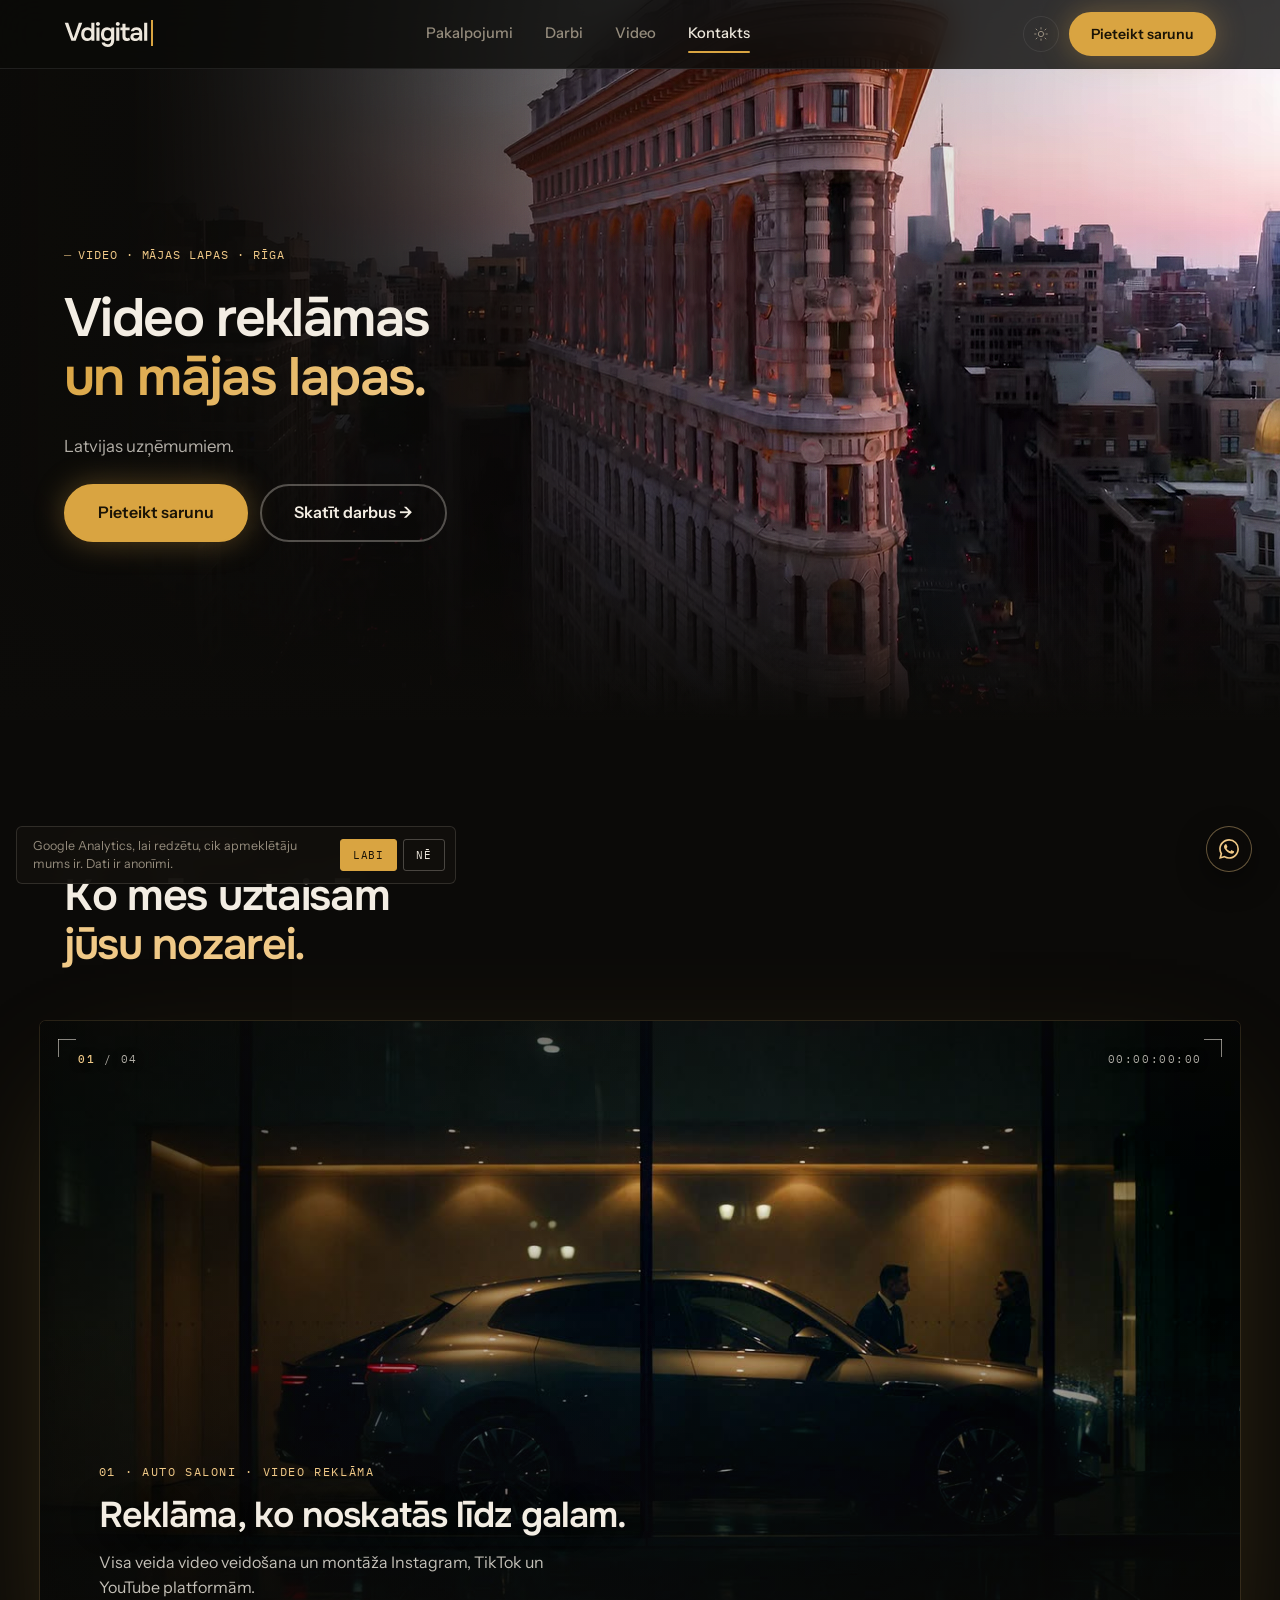
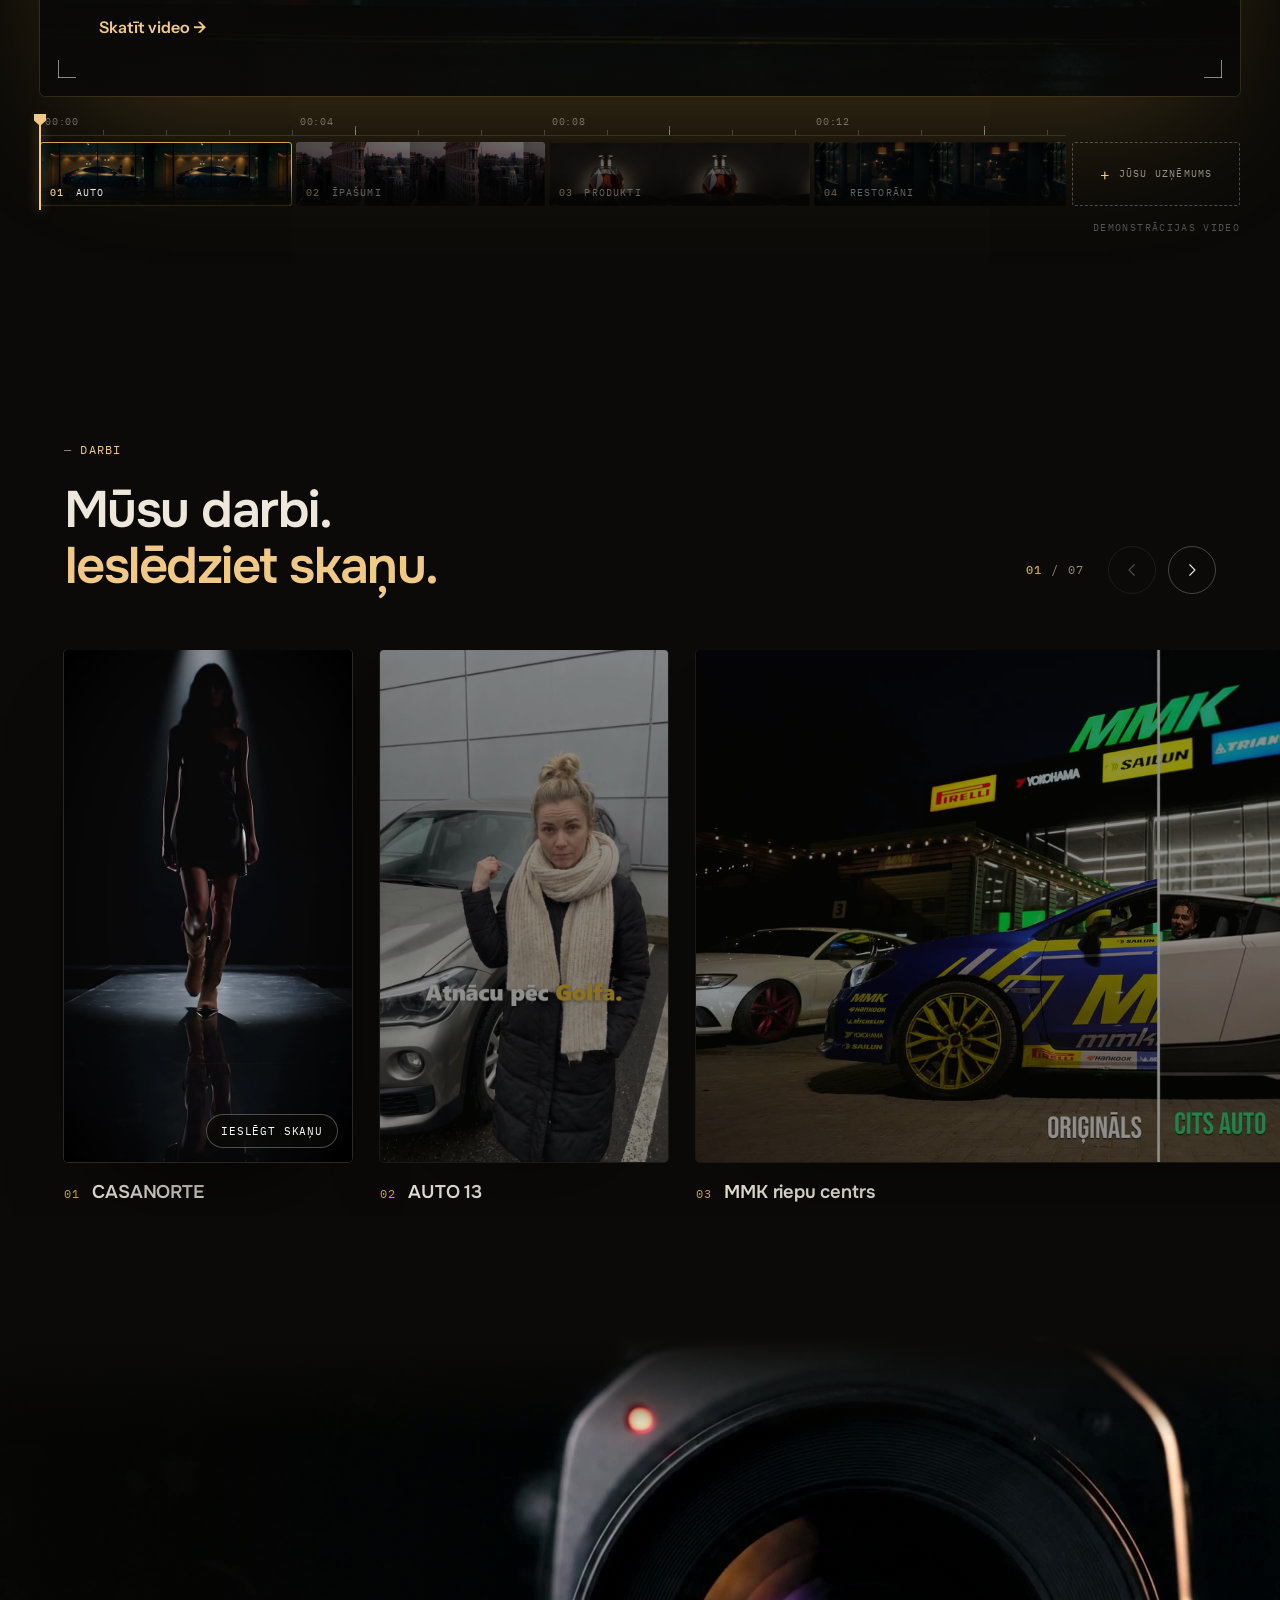
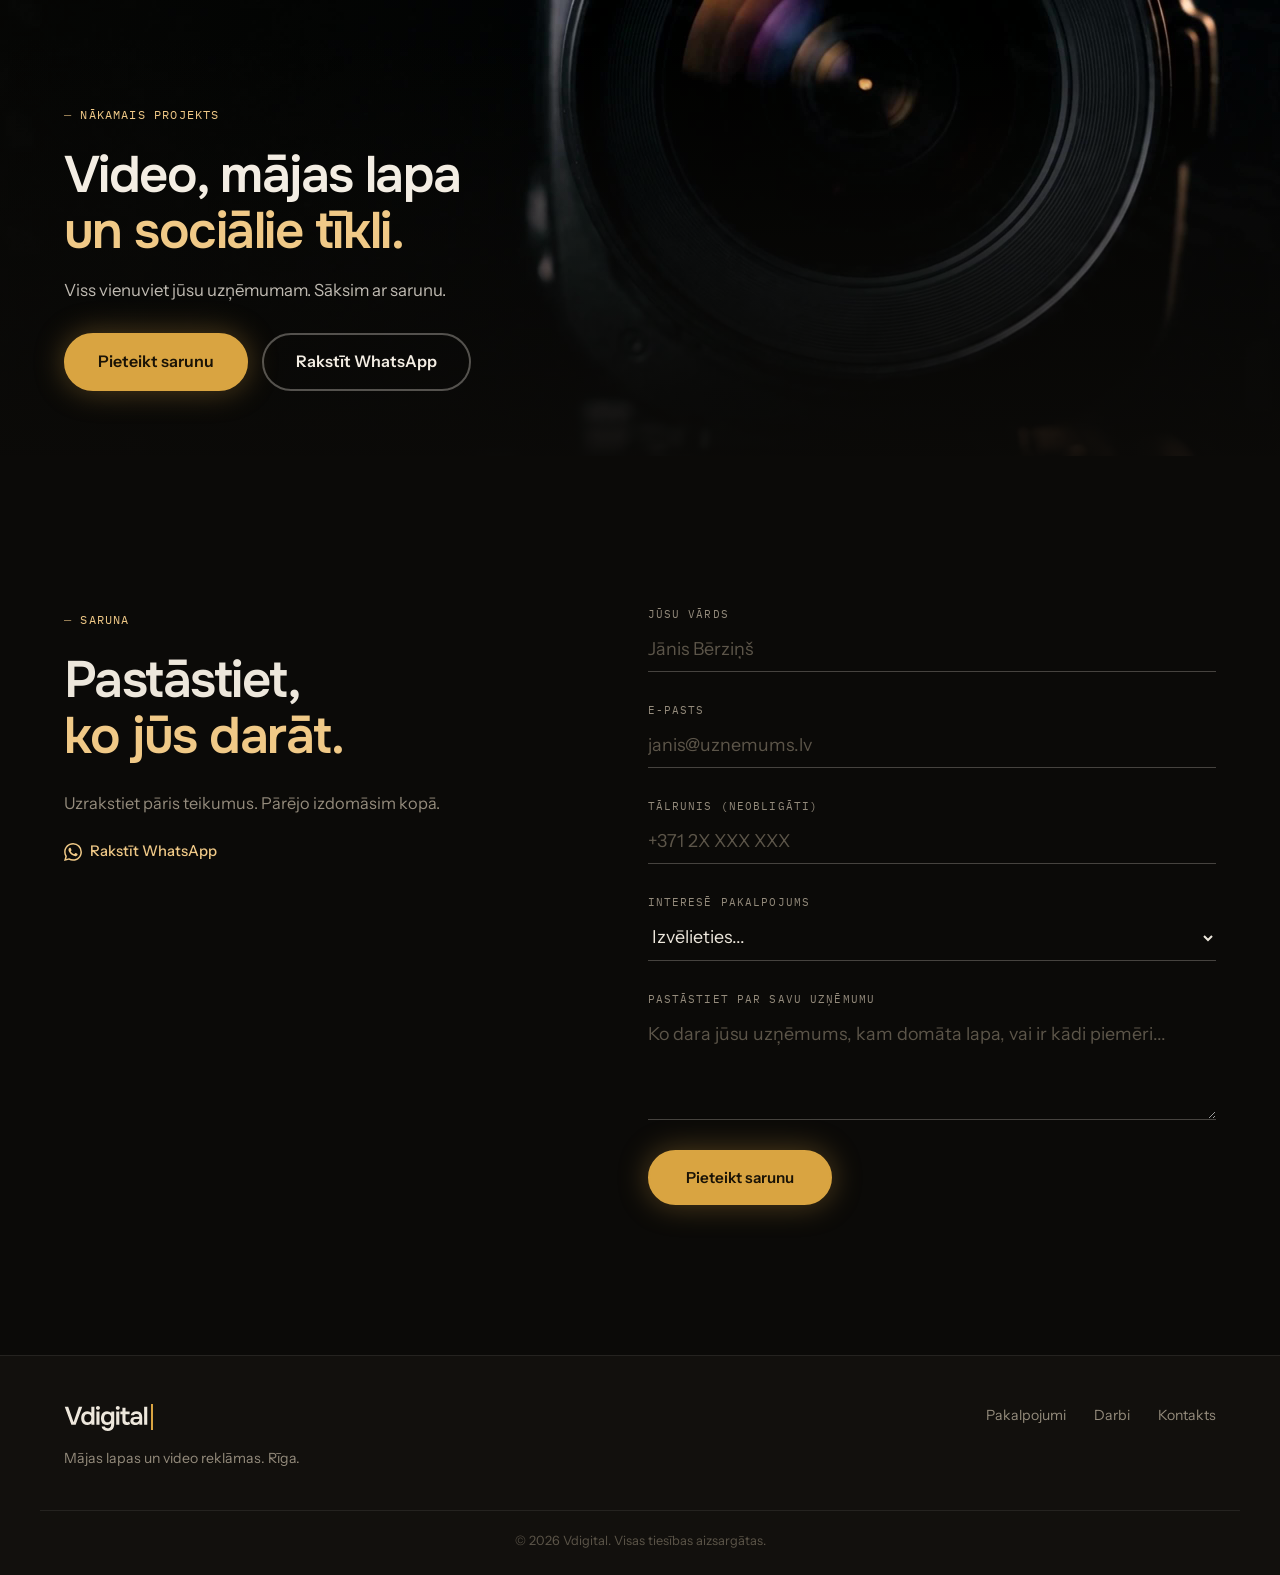
==== index.html @ 60c0ec03 "Hero subtitle: just "Latvijas uzņēmumiem." Co-Authored-By: Claude Opus 5.5 <noreply@anthropic.com> C" ====
<!DOCTYPE html>
<html lang="lv">
<head>
  <meta charset="UTF-8" />
  <meta name="viewport" content="width=device-width, initial-scale=1.0" />

  <title>Vdigital — video reklāmas un mājas lapas, Rīga</title>
  <meta name="description" content="Vdigital veido mājas lapas un video reklāmas Latvijas uzņēmumiem. Dizains, ātra ielāde, SEO un īsi video Reels, TikTok un YouTube." />
  <meta name="keywords" content="mājas lapas izstrāde, web dizains Latvija, mājas lapa uzņēmumam, SEO Latvija, web aģentūra Rīga, interneta vietnes izstrāde, e-komercija Latvija" />
  <meta name="author" content="Vdigital" />
  <meta name="robots" content="index, follow" />
  <link rel="canonical" href="https://vdigital.lv/" />

  <meta name="theme-color" content="#0b0a08" media="(prefers-color-scheme: dark)" />
  <meta name="theme-color" content="#f6f2ea" media="(prefers-color-scheme: light)" />

  <meta name="geo.region" content="LV" />
  <meta name="geo.placename" content="Rīga, Latvia" />
  <meta name="geo.position" content="56.9460;24.1059" />
  <meta name="ICBM" content="56.9460, 24.1059" />

  <link rel="icon" href="/favicon.svg" type="image/svg+xml" />
  <link rel="alternate icon" href="/favicon.png" type="image/png" />
  <link rel="apple-touch-icon" href="/favicon.png" />

  <meta property="og:type"        content="website" />
  <meta property="og:url"         content="https://vdigital.lv/" />
  <meta property="og:title"       content="Vdigital — Mājas lapas Latvijas uzņēmumiem" />
  <meta property="og:description" content="Vdigital veido mājas lapas un video reklāmas Latvijas uzņēmumiem. Dizains, ātra ielāde, SEO un īsi video Reels, TikTok un YouTube." />
  <meta property="og:image"       content="https://vdigital.lv/og-image.png" />
  <meta property="og:image:type"  content="image/png" />
  <meta property="og:image:width"  content="1200" />
  <meta property="og:image:height" content="630" />
  <meta property="og:image:alt"   content="Vdigital — profesionālas mājas lapas Latvijā" />
  <meta property="og:locale"      content="lv_LV" />
  <meta property="og:site_name"   content="Vdigital" />

  <meta name="twitter:card"        content="summary_large_image" />
  <meta name="twitter:title"       content="Vdigital — Mājas lapas Latvijas uzņēmumiem" />
  <meta name="twitter:description" content="Vdigital veido mājas lapas un video reklāmas Latvijas uzņēmumiem. Dizains, ātra ielāde, SEO un īsi video Reels, TikTok un YouTube." />
  <meta name="twitter:image"       content="https://vdigital.lv/og-image.png" />

  <script type="application/ld+json">
  {
    "@context": "https://schema.org",
    "@type": ["ProfessionalService", "Organization"],
    "name": "Vdigital",
    "url": "https://vdigital.lv/",
    "logo": {
      "@type": "ImageObject",
      "url": "https://vdigital.lv/logo.png",
      "width": 512,
      "height": 512
    },
    "image": "https://vdigital.lv/logo.png",
    "description": "Mājas lapas un video reklāmas Latvijas uzņēmumiem. Dizains, ātra ielāde, SEO, īsi video Reels, TikTok un YouTube.",
    "areaServed": { "@type": "Country", "name": "Latvia" },
    "address": { "@type": "PostalAddress", "addressCountry": "LV", "addressLocality": "Rīga" },
    "contactPoint": {
      "@type": "ContactPoint",
      "telephone": "+37125953807",
      "contactType": "customer service",
      "availableLanguage": ["Latvian", "English"]
    },
    "sameAs": ["https://vdigital.lv"],
    "hasOfferCatalog": {
      "@type": "OfferCatalog",
      "name": "Pakalpojumi",
      "itemListElement": [
        { "@type": "Offer", "itemOffered": { "@type": "Service", "name": "Mājas lapas izstrāde un uzturēšana" } },
        { "@type": "Offer", "itemOffered": { "@type": "Service", "name": "Video reklāmas" } },
        { "@type": "Offer", "itemOffered": { "@type": "Service", "name": "E-veikali" } }
      ]
    }
  }
  </script>

  <script>
    window.dataLayer = window.dataLayer || [];
    function gtag(){dataLayer.push(arguments);}
    gtag('consent', 'default', { analytics_storage: 'denied' });
    function loadGA4() {
      var s = document.createElement('script');
      s.async = true;
      s.src = 'https://www.googletagmanager.com/gtag/js?id=G-0PKWM0L1X3';
      document.head.appendChild(s);
      gtag('js', new Date());
      gtag('config', 'G-0PKWM0L1X3');
    }
    function initAnalytics() {
      if (localStorage.getItem('vd-cookie-consent') === 'accepted') {
        gtag('consent', 'update', { analytics_storage: 'granted' });
        loadGA4();
      }
    }
    initAnalytics();
  </script>

  <link rel="preconnect" href="https://fonts.googleapis.com" />
  <link rel="preconnect" href="https://fonts.gstatic.com" crossorigin />
  <link href="https://fonts.googleapis.com/css2?family=Instrument+Sans:wght@400;500;600;700&family=Onest:wght@600&family=IBM+Plex+Mono:wght@400;500&display=swap" rel="stylesheet" />

  <link rel="stylesheet" href="css/base.css" />
  <link rel="stylesheet" href="css/utilities.css" />
  <link rel="stylesheet" href="css/nav.css" />
  <link rel="stylesheet" href="css/hero.css" />
  <link rel="stylesheet" href="css/street.css" />
  <link rel="stylesheet" href="css/contact.css" />
  <link rel="stylesheet" href="css/footer.css" />
  <link rel="stylesheet" href="css/responsive.css" />
  <link rel="stylesheet" href="css/brand.css" />
  <link rel="stylesheet" href="css/editorial.css" />
  <link rel="stylesheet" href="css/work.css" />

  <script>document.documentElement.setAttribute('data-theme', localStorage.getItem('vd-theme') || 'dark');</script>
</head>
<body>

  <!-- NAV -->
  <header class="nav" id="nav">
    <div class="container nav__inner">
      <a href="#" class="nav__logo" aria-label="Vdigital"></a>
      <nav class="nav__links">
        <a href="#offers">Pakalpojumi</a>
        <a href="#work">Darbi</a>
        <a href="/video">Video</a>
        <a href="#contact">Kontakts</a>
      </nav>
      <div class="nav__actions">
        <button class="theme-toggle" id="themeToggle" aria-label="Mainīt tēmu"><svg viewBox="0 0 24 24" width="16" height="16" fill="none" stroke="currentColor" stroke-width="1.5" stroke-linecap="round" aria-hidden="true"><circle cx="12" cy="12" r="4"/><path d="M12 2.5v2M12 19.5v2M4.6 4.6l1.4 1.4M18 18l1.4 1.4M2.5 12h2M19.5 12h2M4.6 19.4L6 18M18 6l1.4-1.4"/></svg></button>
        <a href="#contact" class="btn btn--primary nav__cta">Pieteikt sarunu</a>
        <button class="nav__burger" id="burger" aria-label="Atvērt izvēlni" aria-expanded="false">
          <span></span><span></span><span></span>
        </button>
      </div>
    </div>
  </header>

  <div class="mobile-menu" id="mobileMenu">
    <a href="#offers" class="mobile-menu__link">Pakalpojumi</a>
    <a href="#work" class="mobile-menu__link">Darbi</a>
    <a href="/video" class="mobile-menu__link">Video</a>
    <a href="#contact" class="mobile-menu__link">Kontakts</a>
    <a href="#contact" class="btn btn--primary">Pieteikt sarunu</a>
  </div>

  <!-- HERO -->
  <section class="hero hero--film" id="hero">
    <div class="hero__film" aria-hidden="true">
      <div class="hero__frame">
        <video class="hero__video" id="heroVideo" muted autoplay playsinline loop preload="auto" poster="assets/video/hero-flat.jpg"></video>
        <!-- start the reel while the page is still parsing: 2K above 1920 device pixels, 1080p above 1280, 720p otherwise.
             H.264 MP4 first: Safari says it plays WebM but can't decode these VP9 4:4:4 files, so it stalled on the poster -->
        <script>(function (v) {
          var c = navigator.connection || {};
          if (matchMedia('(prefers-reduced-motion: reduce)').matches || c.saveData || /(^|-)2g$/.test(c.effectiveType || '')) return;
          var px = innerWidth * (devicePixelRatio || 1);
          var base = 'assets/video/hero-flat' + (px > 1920 ? '-2k' : px > 1280 ? '-hd' : '');
          [['mp4', 'video/mp4'], ['webm', 'video/webm']].forEach(function (f) { var s = document.createElement('source'); s.src = base + '.' + f[0]; s.type = f[1]; v.appendChild(s); });
          v.load();
        })(document.getElementById('heroVideo'));</script>
      </div>
      <div class="hero__shade"></div>
      <div class="hero__grain"></div>
    </div>
    <div class="container">
      <div class="hero__inner">
        <div class="hero__left">
          <div class="hero__badge">Video · Mājas lapas · Rīga</div>
          <h1 class="hero__headline">
            Video reklāmas<br/>
            <span class="hero__highlight">un mājas lapas.</span>
          </h1>
          <p class="hero__sub">
            Latvijas uzņēmumiem.
          </p>
          <div class="hero__actions">
            <a href="#contact" class="btn btn--primary btn--lg">Pieteikt sarunu</a>
            <a href="#work" class="btn btn--ghost btn--lg">Skatīt darbus →</a>
          </div>
        </div>
      </div>
    </div>
  </section>

  <!-- SHOWREEL — what we make, one sector at a time: a viewer with a title card over an edit timeline -->
  <section class="showreel" id="offers" aria-label="Ko mēs darām">
    <div class="container showreel__head">
      <div class="section-badge">Ko mēs varam uztaisīt</div>
      <h2 class="section-title">Ko mēs uztaisām<br/><em>jūsu nozarei.</em></h2>
    </div>

    <div class="showreel__deck">
      <div class="showreel__screen" id="reelScreen">
        <video class="showreel__clip is-on" muted playsinline loop preload="none" poster="assets/video/street-2.jpg" data-src="assets/video/street-2.mp4" data-src-hd="assets/video/street-2-hd.mp4" data-dur="4.958" data-out="4.05" aria-hidden="true"></video>
        <video class="showreel__clip" muted playsinline loop preload="none" poster="assets/video/street-3.jpg" data-src="assets/video/street-3.mp4" data-src-hd="assets/video/street-3-hd.mp4" data-dur="4.042" data-out="4.00" aria-hidden="true"></video>
        <video class="showreel__clip" muted playsinline loop preload="none" poster="assets/video/ad-bottle.jpg" data-src="assets/video/ad-bottle.mp4" data-dur="4.208" data-out="4.20" aria-hidden="true"></video>
        <video class="showreel__clip" muted playsinline loop preload="none" poster="assets/video/street-1.jpg" data-src="assets/video/street-1.mp4" data-src-hd="assets/video/street-1-hd.mp4" data-dur="4.958" data-out="4.05" aria-hidden="true"></video>
        <div class="showreel__shade" aria-hidden="true"></div>
        <span class="showreel__corners" aria-hidden="true"></span>
        <span class="showreel__count" aria-hidden="true"><b>01</b> / 04</span>
        <span class="showreel__tc" aria-hidden="true">00:00:00:00</span>
      </div>

      <div class="showreel__caps">
        <article class="showreel__cap is-on">
          <span class="showreel__label">01 · Auto saloni · Video reklāma</span>
          <h3>Reklāma, ko noskatās līdz galam.</h3>
          <p>Visa veida video veidošana un montāža Instagram, TikTok un YouTube platformām.</p>
          <a href="/video" class="showreel__link">Skatīt video →</a>
        </article>
        <article class="showreel__cap">
          <span class="showreel__label">02 · Nekustamais īpašums · Video sludinājumam</span>
          <h3>Nekustamā īpašuma foto un video.</h3>
          <p>Apstrādājam nekustamā īpašuma fotogrāfijas un veidojam elegantus video un attēlus, kas piesaista skatienu.</p>
          <a href="#contact" class="showreel__link">Pajautāt cenu →</a>
        </article>
        <article class="showreel__cap">
          <span class="showreel__label">03 · Produkti · Produkta video</span>
          <h3>Produkta reklamēšana.</h3>
          <p>Produktu video un attēlu izveide, UGC reklāmas sociālajiem tīkliem. Jūsu produktam, bez dārgas filmēšanas.</p>
          <a href="/video" class="showreel__link">Skatīt video →</a>
        </article>
        <article class="showreel__cap">
          <span class="showreel__label">04 · Restorāni · Mājas lapa</span>
          <h3>Lapa, kurā rezervē.</h3>
          <p>Ēdienkarte, galdiņa rezervācija un jūsu bildes vienā ātrā lapā. Uzturēšana un izmaiņas iekļautas cenā.</p>
          <a href="#contact" class="showreel__link">Pieteikt sarunu →</a>
        </article>
      </div>

      <div class="showreel__line">
        <div class="showreel__edit">
          <div class="showreel__ruler" aria-hidden="true"><span>00:00</span><span>00:04</span><span>00:08</span><span>00:12</span></div>
          <nav class="showreel__clips" aria-label="Nozares">
            <button type="button" class="is-on" aria-current="true" style="background-image:url(assets/video/street-2.jpg)"><span><b>01</b> Auto</span></button>
            <button type="button" style="background-image:url(assets/video/street-3.jpg)"><span><b>02</b> Īpašumi</span></button>
            <button type="button" style="background-image:url(assets/video/ad-bottle.jpg)"><span><b>03</b> Produkti</span></button>
            <button type="button" style="background-image:url(assets/video/street-1.jpg)"><span><b>04</b> Restorāni</span></button>
          </nav>
          <span class="showreel__playhead" aria-hidden="true"></span>
        </div>
        <a class="showreel__slot" href="#yours"><b>+</b><span>Jūsu uzņēmums</span></a>
      </div>
      <p class="showreel__note">Demonstrācijas video</p>
    </div>

  </section>

  <!-- WORK — one swipeable strip of our videos: client work first, then labelled samples, then "see all" -->
  <section class="ed ed-work" id="work" aria-label="Darbi">
    <div class="container">
      <header class="work__head">
        <div>
          <span class="ed-label">Darbi</span>
          <h2 class="ed-title">Mūsu darbi.<br/><em>Ieslēdziet skaņu.</em></h2>
        </div>
        <div class="work__nav">
          <span class="work__count" aria-live="polite"><b id="workNow">01</b> / <span id="workAll">07</span></span>
          <button type="button" class="work__arrow" id="workPrev" aria-label="Iepriekšējais darbs"><svg viewBox="0 0 24 24" width="18" height="18" fill="none" stroke="currentColor" stroke-width="1.5" stroke-linecap="round" aria-hidden="true"><path d="M15 5l-7 7 7 7"/></svg></button>
          <button type="button" class="work__arrow" id="workNext" aria-label="Nākamais darbs"><svg viewBox="0 0 24 24" width="18" height="18" fill="none" stroke="currentColor" stroke-width="1.5" stroke-linecap="round" aria-hidden="true"><path d="M9 5l7 7-7 7"/></svg></button>
        </div>
      </header>
    </div>
    <div class="work__track" id="workTrack" tabindex="0" aria-label="Darbu slaidrāde, ritiniet uz sāniem">
        <figure class="slide slide--v">
            <div class="slide__frame">
              <video class="slide__video" muted loop playsinline preload="none" poster="assets/video/casanorte.jpg" data-src="assets/video/casanorte.mp4" aria-label="CASANORTE reklāma: ar rokām darināti zābaki uz skatuves un vitrīnā"></video>
              <button type="button" class="slide__sound" aria-pressed="false">Ieslēgt skaņu</button>
            </div>
            <figcaption><span class="slide__no">01</span><b>CASANORTE</b></figcaption>
          </figure>
        <figure class="slide slide--v">
            <div class="slide__frame">
              <video class="slide__video" muted loop playsinline preload="none" poster="assets/video/auto13.jpg" data-src="assets/video/auto13.mp4" aria-label="AUTO 13 reklāma: pircēji pie savām lietotajām automašīnām"></video>
            </div>
            <figcaption><span class="slide__no">02</span><b>AUTO 13</b></figcaption>
          </figure>
        <figure class="slide slide--h">
            <div class="slide__frame">
              <video class="slide__video" muted loop playsinline preload="none" poster="assets/video/car-swap.jpg" data-src="assets/video/car-swap.mp4" aria-label="Tas pats kadrs pie MMK riepu centra, cita automašīna"></video>
            </div>
            <figcaption><span class="slide__no">03</span><b>MMK riepu centrs</b></figcaption>
          </figure>
        <figure class="slide slide--h">
            <div class="slide__frame">
              <video class="slide__video" muted loop playsinline preload="none" poster="assets/video/ad-bottle.jpg" data-src="assets/video/ad-bottle.mp4" aria-label="Stikla pudele lēni griežas studijas gaismā"></video>
            </div>
            <figcaption><span class="slide__no">04</span><b>Produkts gaismā</b></figcaption>
          </figure>
        <figure class="slide slide--v">
            <div class="slide__frame">
              <video class="slide__video" muted loop playsinline preload="none" poster="assets/video/chimney-system.jpg" data-src="assets/video/chimney-system.mp4" aria-label="Skursteņa čaulas sistēma izjauktā skatā ar detaļu nosaukumiem"></video>
            </div>
            <figcaption><span class="slide__no">05</span><b>JAWAR · sistēma</b></figcaption>
          </figure>
        <figure class="slide slide--h">
            <div class="slide__frame">
              <video class="slide__video" muted loop playsinline preload="none" poster="assets/video/ad-suv.jpg" data-src="assets/video/ad-suv.mp4" aria-label="Apvidus auto naktī iebrauc kadrā pa slapju ielu"></video>
            </div>
            <figcaption><span class="slide__no">06</span><b>Auto naktī</b></figcaption>
          </figure>
        <figure class="slide slide--v">
            <div class="slide__frame">
              <video class="slide__video" muted loop playsinline preload="none" poster="assets/video/chimney-specs.jpg" data-src="assets/video/chimney-specs.mp4" aria-label="Produkta fakti kustīgos uzrakstos pie skursteņa T-gabala"></video>
            </div>
            <figcaption><span class="slide__no">07</span><b>JAWAR · fakti</b></figcaption>
          </figure>
        <a class="slide slide--more" href="/video#reels">
            <span class="slide__more">
              <span class="ed-label">Visi darbi</span>
              <b>Skatīt visus<br/>video</b>
              <span class="slide__more-arrow" aria-hidden="true">→</span>
            </span>
          </a>
    </div>
  </section>

  <!-- FINALE — the call to action: lens, laptop, phone = filming, websites, social -->
  <section class="finale" id="yours" aria-label="Pieteikt sarunu">
    <div class="finale__window">
      <div class="shop__scene">
        <video class="shop__video" muted playsinline loop preload="none" poster="assets/video/finale-cta.jpg" data-src="assets/video/finale-cta.mp4" aria-hidden="true"></video>
      </div>
      <div class="finale__shade"></div>
    </div>
    <div class="container finale__copy">
      <span class="ed-label">Nākamais projekts</span>
      <h2 class="ed-title">Video, mājas lapa<br/><em>un sociālie tīkli.</em></h2>
      <p class="finale__lead">Viss vienuviet jūsu uzņēmumam. Sāksim ar sarunu.</p>
      <div class="finale__actions">
        <a href="#contact" class="btn btn--primary btn--lg">Pieteikt sarunu</a>
        <a href="https://wa.me/37125953807" target="_blank" rel="noopener" class="btn btn--ghost btn--lg finale__form">Rakstīt WhatsApp</a>
      </div>
    </div>
  </section>

  <!-- CONTACT -->
  <section class="section contact" id="contact">
    <div class="container contact__inner">
      <div class="contact__left">
        <span class="ed-label">Saruna</span>
        <h2 class="ed-title">Pastāstiet,<br/><em>ko jūs darāt.</em></h2>
        <p>Uzrakstiet pāris teikumus. Pārējo izdomāsim kopā.</p>
        <div class="contact__info">
          <a href="https://wa.me/37125953807" target="_blank" rel="noopener" class="contact__whatsapp">
            <svg xmlns="http://www.w3.org/2000/svg" viewBox="0 0 24 24" fill="currentColor" width="18" height="18"><path d="M17.472 14.382c-.297-.149-1.758-.867-2.03-.967-.273-.099-.471-.148-.67.15-.197.297-.767.966-.94 1.164-.173.199-.347.223-.644.075-.297-.15-1.255-.463-2.39-1.475-.883-.788-1.48-1.761-1.653-2.059-.173-.297-.018-.458.13-.606.134-.133.298-.347.446-.52.149-.174.198-.298.298-.497.099-.198.05-.371-.025-.52-.075-.149-.669-1.612-.916-2.207-.242-.579-.487-.5-.669-.51-.173-.008-.371-.01-.57-.01-.198 0-.52.074-.792.372-.272.297-1.04 1.016-1.04 2.479 0 1.462 1.065 2.875 1.213 3.074.149.198 2.096 3.2 5.077 4.487.709.306 1.262.489 1.694.625.712.227 1.36.195 1.871.118.571-.085 1.758-.719 2.006-1.413.248-.694.248-1.289.173-1.413-.074-.124-.272-.198-.57-.347m-5.421 7.403h-.004a9.87 9.87 0 01-5.031-1.378l-.361-.214-3.741.982.998-3.648-.235-.374a9.86 9.86 0 01-1.51-5.26c.001-5.45 4.436-9.884 9.888-9.884 2.64 0 5.122 1.03 6.988 2.898a9.825 9.825 0 012.893 6.994c-.003 5.45-4.437 9.884-9.885 9.884m8.413-18.297A11.815 11.815 0 0012.05 0C5.495 0 .16 5.335.157 11.892c0 2.096.547 4.142 1.588 5.945L.057 24l6.305-1.654a11.882 11.882 0 005.683 1.448h.005c6.554 0 11.89-5.335 11.893-11.893a11.821 11.821 0 00-3.48-8.413z"/></svg>
            Rakstīt WhatsApp
          </a>
        </div>
      </div>
      <form class="contact__form" id="contactForm" action="https://formspree.io/f/maqpoqdk" method="POST">
        <div class="form-group"><label for="name">Jūsu vārds</label><input type="text" id="name" name="name" placeholder="Jānis Bērziņš" required /></div>
        <div class="form-group"><label for="email">E-pasts</label><input type="email" id="email" name="email" placeholder="janis@uznemums.lv" required /></div>
        <div class="form-group"><label for="phone">Tālrunis (neobligāti)</label><input type="tel" id="phone" name="phone" placeholder="+371 2X XXX XXX" /></div>
        <div class="form-group">
          <label for="service">Interesē pakalpojums</label>
          <select id="service" name="service">
            <option value="">Izvēlieties...</option>
            <option>Mājas lapa</option>
            <option>Video reklāma</option>
            <option>Mājas lapa un video</option>
            <option>E-veikals</option>
            <option>Vēl neesmu izlēmis</option>
          </select>
        </div>
        <div class="form-group"><label for="message">Pastāstiet par savu uzņēmumu</label><textarea id="message" name="message" rows="4" placeholder="Ko dara jūsu uzņēmums, kam domāta lapa, vai ir kādi piemēri..."></textarea></div>
        <input type="hidden" name="_replyto" value="vitolsoskars@gmail.com" />
        <button type="submit" class="btn btn--primary btn--full">Pieteikt sarunu</button>
      </form>
    </div>
  </section>

  <!-- FOOTER -->
  <footer class="footer">
    <div class="container footer__inner">
      <div class="footer__left">
        <a href="#" class="nav__logo" aria-label="Vdigital"></a>
        <p>Mājas lapas un video reklāmas. Rīga.</p>
      </div>
      <div class="footer__links">
        <a href="#offers">Pakalpojumi</a>
        <a href="#work">Darbi</a>
        <a href="#contact">Kontakts</a>
      </div>
    </div>
    <div class="container footer__bottom">
      <span>© 2026 Vdigital. Visas tiesības aizsargātas.</span>
    </div>
  </footer>

  <!-- FLOATING WHATSAPP BUTTON -->
  <a href="https://wa.me/37125953807" class="whatsapp-float" target="_blank" rel="noopener" aria-label="Sazināties WhatsApp">
    <svg xmlns="http://www.w3.org/2000/svg" viewBox="0 0 24 24" fill="currentColor" width="28" height="28">
      <path d="M17.472 14.382c-.297-.149-1.758-.867-2.03-.967-.273-.099-.471-.148-.67.15-.197.297-.767.966-.94 1.164-.173.199-.347.223-.644.075-.297-.15-1.255-.463-2.39-1.475-.883-.788-1.48-1.761-1.653-2.059-.173-.297-.018-.458.13-.606.134-.133.298-.347.446-.52.149-.174.198-.298.298-.497.099-.198.05-.371-.025-.52-.075-.149-.669-1.612-.916-2.207-.242-.579-.487-.5-.669-.51-.173-.008-.371-.01-.57-.01-.198 0-.52.074-.792.372-.272.297-1.04 1.016-1.04 2.479 0 1.462 1.065 2.875 1.213 3.074.149.198 2.096 3.2 5.077 4.487.709.306 1.262.489 1.694.625.712.227 1.36.195 1.871.118.571-.085 1.758-.719 2.006-1.413.248-.694.248-1.289.173-1.413-.074-.124-.272-.198-.57-.347m-5.421 7.403h-.004a9.87 9.87 0 01-5.031-1.378l-.361-.214-3.741.982.998-3.648-.235-.374a9.86 9.86 0 01-1.51-5.26c.001-5.45 4.436-9.884 9.888-9.884 2.64 0 5.122 1.03 6.988 2.898a9.825 9.825 0 012.893 6.994c-.003 5.45-4.437 9.884-9.885 9.884m8.413-18.297A11.815 11.815 0 0012.05 0C5.495 0 .16 5.335.157 11.892c0 2.096.547 4.142 1.588 5.945L.057 24l6.305-1.654a11.882 11.882 0 005.683 1.448h.005c6.554 0 11.89-5.335 11.893-11.893a11.821 11.821 0 00-3.48-8.413z"/>
    </svg>
    <span class="whatsapp-float__tooltip">Rakstīt WhatsApp</span>
  </a>

  <!-- COOKIE CONSENT BANNER -->
  <div id="cookie-banner" role="dialog" aria-label="Sīkdatņu piekrišana" style="display:none;">
    <div class="cookie-banner__text">
      <p>Google Analytics, lai redzētu, cik apmeklētāju mums ir. Dati ir anonīmi.</p>
    </div>
    <div class="cookie-banner__actions">
      <button id="cookie-accept">Labi</button>
      <button id="cookie-decline">Nē</button>
    </div>
  </div>

  <script src="js/theme.js"></script>
  <script src="js/nav.js"></script>
  <script src="js/hero.js"></script>
  <script src="js/street.js"></script>
  <script src="js/editorial.js"></script>
  <script src="js/work.js"></script>
  <script src="js/contact.js"></script>

  <script>
    (function() {
      var banner = document.getElementById('cookie-banner');
      var consent = localStorage.getItem('vd-cookie-consent');
      if (!consent) { banner.style.display = 'flex'; }
      document.getElementById('cookie-accept').addEventListener('click', function() {
        localStorage.setItem('vd-cookie-consent', 'accepted');
        banner.style.display = 'none';
        gtag('consent', 'update', { analytics_storage: 'granted' });
        loadGA4();
      });
      document.getElementById('cookie-decline').addEventListener('click', function() {
        localStorage.setItem('vd-cookie-consent', 'declined');
        banner.style.display = 'none';
      });
    })();
  </script>

</body>
</html>
---- css/base.css ----
/* =============================================
   BASE — variables, reset, typography, body
   ============================================= */

*, *::before, *::after { box-sizing: border-box; margin: 0; padding: 0; }

/* ── DARK MODE (default) ── */
:root {
  --bg: #0b0a08;
  --bg-2: #12100d;
  --bg-3: #1a1712;
  --border: rgba(255,255,255,0.08);
  --accent: #d9a441;
  --accent-2: #f0c987;
  --accent-glow: rgba(217,164,65,0.35);
  --on-accent: #1a1306;
  --text: #ede7dc;
  --text-muted: #948b7c;
  --text-dim: #5c5549;
  --white: #ffffff;
  --radius: 16px;
  --radius-sm: 10px;
  --radius-pill: 999px;
  --font-body: 'Inter', sans-serif;
  --font-display: 'Space Grotesk', sans-serif;
  --transition: 0.22s cubic-bezier(0.4,0,0.2,1);
  --shadow-card: 0 4px 40px rgba(0,0,0,0.5);
  --services-bg: var(--bg);
  --packages-bg: var(--bg-2);
  --work-bg: var(--bg-2);
  --contact-bg: var(--bg);
  --nav-bg-idle: rgba(11,10,8,0.8);
  --nav-bg-scroll: rgba(11,10,8,0.97);
  --hero-grid-color: rgba(255,255,255,0.03);
  --card-shadow-hover: 0 20px 60px rgba(0,0,0,0.4);
  --form-bg: var(--bg-2);
}

/* ── LIGHT MODE ── */
[data-theme="light"] {
  --bg: #f6f2ea;
  --bg-2: #ffffff;
  --bg-3: #efe8dc;
  --border: rgba(0,0,0,0.09);
  --accent: #9a6a1c;
  --accent-2: #b88634;
  --accent-glow: rgba(154,106,28,0.2);
  --text: #1d1a14;
  --text-muted: #6a6152;
  --text-dim: #9a9fb8;
  --white: #1d1a14;
  --shadow-card: 0 4px 32px rgba(0,0,0,0.1);
  --services-bg: #f1ebe0;
  --packages-bg: #ebe3d4;
  --work-bg: #f6f2ea;
  --contact-bg: #ffffff;
  --nav-bg-idle: rgba(255,255,255,0.85);
  --nav-bg-scroll: rgba(255,255,255,0.98);
  --hero-grid-color: rgba(0,0,0,0.04);
  --card-shadow-hover: 0 20px 60px rgba(154,106,28,0.15);
  --form-bg: #f1ebe0;
}

html { scroll-behavior: smooth; font-size: 16px; overflow-x: clip; }
body {
  background: var(--bg); color: var(--text);
  font-family: var(--font-body); line-height: 1.6;
  -webkit-font-smoothing: antialiased; overflow-x: clip;
  transition: background 0.3s ease, color 0.3s ease;
}
a { text-decoration: none; color: inherit; }
ul { list-style: none; }
img { max-width: 100%; display: block; }
.container { width: 100%; max-width: 1200px; margin: 0 auto; padding: 0 24px; }

/* ---------- SECTION BASE ---------- */
.section { padding: 100px 0; }
.section-header { text-align: center; max-width: 660px; margin: 0 auto 56px; }
.section-badge { display: inline-block; background: rgba(217,164,65,0.15); color: var(--accent-2); border: 1px solid rgba(217,164,65,0.3); border-radius: var(--radius-pill); font-size: 0.76rem; font-weight: 600; letter-spacing: 0.12em; text-transform: uppercase; padding: 5px 14px; margin-bottom: 18px; }
.section-title { font-family: var(--font-display); font-size: clamp(2rem, 4vw, 3rem); font-weight: 700; line-height: 1.14; letter-spacing: -0.02em; color: var(--text); margin-bottom: 14px; }
.section-sub { color: var(--text-muted); font-size: 1.05rem; line-height: 1.65; }
---- css/utilities.css ----
/* =============================================
   UTILITIES — buttons, theme toggle, marquee,
   whatsapp float, scroll animations
   ============================================= */

/* ---------- ACCESSIBILITY ---------- */
:focus-visible { outline: 2px solid var(--accent); outline-offset: 3px; border-radius: 4px; }
:focus:not(:focus-visible) { outline: none; }

/* ---------- BUTTONS ---------- */
.btn { display: inline-flex; align-items: center; justify-content: center; gap: 8px; padding: 12px 24px; border-radius: var(--radius-pill); font-family: var(--font-body); font-weight: 600; font-size: 0.95rem; cursor: pointer; transition: var(--transition); border: 2px solid transparent; white-space: nowrap; }
.btn--primary { background: var(--accent); color: var(--on-accent, #fff); border-color: var(--accent); box-shadow: 0 0 30px var(--accent-glow); }
.btn--primary:hover { background: var(--accent-2); border-color: var(--accent-2); transform: translateY(-1px); }
.btn--outline { background: transparent; color: var(--text); border-color: var(--border); }
.btn--outline:hover { border-color: var(--accent); color: var(--accent); transform: translateY(-1px); }
.btn--ghost { background: transparent; color: var(--text-muted); border-color: transparent; }
.btn--ghost:hover { color: var(--text); }
.btn--lg { padding: 14px 32px; font-size: 1rem; }
.btn--full { width: 100%; }

/* ---------- THEME TOGGLE ---------- */
.theme-toggle {
  background: var(--bg-3);
  border: 1px solid var(--border);
  border-radius: var(--radius-pill);
  width: 36px; height: 36px;
  display: flex; align-items: center; justify-content: center;
  cursor: pointer; font-size: 1rem;
  transition: background var(--transition), border-color var(--transition), transform 0.2s ease;
  flex-shrink: 0;
  line-height: 1;
}
.theme-toggle { color: var(--text-muted); background: transparent; }
.theme-toggle:hover { border-color: var(--accent); color: var(--accent); }

/* ---------- WHATSAPP FLOAT ---------- */
.whatsapp-float { position: fixed; bottom: 28px; right: 28px; z-index: 200; width: 58px; height: 58px; background: #25d366; border-radius: 50%; display: flex; align-items: center; justify-content: center; color: #fff; box-shadow: 0 4px 20px rgba(37,211,102,0.45); transition: transform 0.2s ease, box-shadow 0.2s ease; }
.whatsapp-float:hover { transform: scale(1.1); box-shadow: 0 6px 28px rgba(37,211,102,0.65); }
.whatsapp-float__tooltip { position: absolute; right: 68px; background: #1a1a1a; color: #fff; font-size: 0.8rem; font-weight: 500; white-space: nowrap; padding: 6px 12px; border-radius: 8px; opacity: 0; pointer-events: none; transition: opacity 0.2s ease; }
.whatsapp-float:hover .whatsapp-float__tooltip { opacity: 1; }
.whatsapp-float::before {
  content: ''; position: absolute; inset: -4px; border-radius: 50%;
  border: 2px solid #25d366; opacity: 0;
  animation: wa-pulse 2.5s ease-out infinite;
}
@keyframes wa-pulse { 0%{transform:scale(1);opacity:0.7} 100%{transform:scale(1.7);opacity:0} }

/* ---------- MARQUEE ---------- */
.marquee-wrap { overflow: hidden; border-top: 1px solid var(--border); border-bottom: 1px solid var(--border); background: var(--bg-2); padding: 14px 0; transition: background 0.3s ease; }
.marquee { display: flex; gap: 32px; white-space: nowrap; animation: marquee 28s linear infinite; width: max-content; }
.marquee span { font-size: 0.88rem; font-weight: 500; color: var(--text-muted); letter-spacing: 0.04em; text-transform: uppercase; }
.marquee .sep { color: var(--accent); }
@keyframes marquee { from{transform:translateX(0)} to{transform:translateX(-50%)} }
---- css/nav.css ----
/* =============================================
   NAV — navbar, mobile menu
   ============================================= */

.nav {
  position: fixed; top: 0; left: 0; right: 0; z-index: 100;
  background: var(--nav-bg-idle); backdrop-filter: blur(20px);
  border-bottom: 1px solid var(--border);
  transition: background var(--transition), border-color var(--transition);
}
.nav__inner { display: flex; align-items: center; justify-content: space-between; height: 68px; gap: 20px; }
/* Logo: outlined "Vdigital" wordmark (mask, follows text colour) + gold caret */
.nav__logo { display: inline-flex; align-items: flex-start; font-size: 26px; line-height: 1; color: var(--text); flex-shrink: 0; }
.nav__logo::before {
  content: ''; width: 3.238em; height: 0.981em; margin-top: 0.07em; background: currentColor;
  -webkit-mask: url(../assets/brand/vdigital-word.svg) center / contain no-repeat;
          mask: url(../assets/brand/vdigital-word.svg) center / contain no-repeat;
}
.nav__logo::after {
  content: ''; width: 0.085em; height: 0.98em; margin-left: 0.095em; background: var(--accent);
  animation: logo-caret 0.9s steps(1) 0.4s 3;
}
@keyframes logo-caret { 50% { opacity: 0; } }
.nav__links { display: flex; gap: 32px; }
.nav__links a { position: relative; color: var(--text-muted); font-size: 0.92rem; font-weight: 500; transition: color var(--transition); }
.nav__links a:hover { color: var(--text); }
.nav__links a.active { color: var(--text); }
.nav__links a.active::after { content: ''; position: absolute; left: 0; right: 0; bottom: -7px; height: 2px; border-radius: 2px; background: var(--accent); }
.nav__cta { padding: 9px 20px; font-size: 0.88rem; }

/* nav__actions groups toggle + cta + burger */
.nav__actions {
  display: flex; align-items: center; gap: 10px;
  flex-shrink: 0;
}

.nav__burger { display: none; flex-direction: column; gap: 5px; background: none; border: none; cursor: pointer; padding: 4px; z-index: 101; }
.nav__burger span { display: block; width: 24px; height: 2px; background: var(--text); border-radius: 2px; transition: var(--transition); }
.nav__burger.active span:nth-child(1) { transform: translateY(7px) rotate(45deg); }
.nav__burger.active span:nth-child(2) { opacity: 0; transform: scaleX(0); }
.nav__burger.active span:nth-child(3) { transform: translateY(-7px) rotate(-45deg); }

.mobile-menu {
  display: flex; flex-direction: column; gap: 0;
  position: fixed; top: 68px; left: 0; right: 0;
  background: var(--bg-2); backdrop-filter: blur(24px);
  border-bottom: 1px solid var(--border);
  padding: 0; z-index: 99; max-height: 0; overflow: hidden;
  transition: max-height 0.38s cubic-bezier(0.4,0,0.2,1), padding 0.3s ease, background 0.3s ease;
}
.mobile-menu.open { max-height: 420px; padding: 16px 24px 28px; gap: 4px; }
.mobile-menu__link { color: var(--text-muted); font-size: 1.05rem; font-weight: 500; padding: 14px 0; border-bottom: 1px solid var(--border); transition: color var(--transition); display: block; }
.mobile-menu__link:hover { color: var(--text); }
.mobile-menu .btn { margin-top: 16px; width: 100%; justify-content: center; }
---- css/hero.css ----
/* =============================================
   HERO
   ============================================= */

.hero {
  position: relative; min-height: 100vh;
  display: flex; align-items: center; padding-top: 68px;
  overflow: hidden; background: var(--bg); transition: background 0.3s ease;
}
.hero__spotlight {
  position: absolute; inset: 0; pointer-events: none; z-index: 1;
  background: radial-gradient(600px circle at var(--mx,50%) var(--my,40%), rgba(217,164,65,0.13) 0%, transparent 70%);
}
[data-theme="light"] .hero__spotlight {
  background: radial-gradient(600px circle at var(--mx,50%) var(--my,40%), rgba(154,106,28,0.08) 0%, transparent 70%);
}
.hero__bg-grid {
  position: absolute; inset: 0;
  background-image: linear-gradient(var(--hero-grid-color) 1px,transparent 1px), linear-gradient(90deg,var(--hero-grid-color) 1px,transparent 1px);
  background-size: 60px 60px; pointer-events: none; z-index: 0;
}
.hero::after {
  content: ''; position: absolute; inset: 0; pointer-events: none; z-index: 3;
  background: repeating-linear-gradient(0deg, transparent, transparent 2px, rgba(0,0,0,0.03) 2px, rgba(0,0,0,0.03) 4px);
  animation: scanline-drift 12s linear infinite;
}
[data-theme="light"] .hero::after { opacity: 0.4; }
@keyframes scanline-drift { from { background-position: 0 0; } to { background-position: 0 100px; } }

#hero-particles { position: absolute; inset: 0; pointer-events: none; z-index: 0; opacity: 0.55; }
[data-theme="light"] #hero-particles { opacity: 0.3; }
.hero__glow { position: absolute; border-radius: 50%; filter: blur(120px); pointer-events: none; z-index: 0; }
.hero__glow--1 { width: 600px; height: 600px; background: var(--accent); top: -200px; left: -200px; opacity: 0.13; animation: glow-pulse 6s ease-in-out infinite; }
.hero__glow--2 { width: 400px; height: 400px; background: var(--accent-2); bottom: 0; right: 100px; opacity: 0.1; animation: glow-pulse 8s ease-in-out infinite reverse; }
[data-theme="light"] .hero__glow--1 { opacity: 0.07; }
[data-theme="light"] .hero__glow--2 { opacity: 0.06; }
@keyframes glow-pulse { 0%,100% { opacity:0.1; transform:scale(1); } 50% { opacity:0.18; transform:scale(1.08); } }

.hero__inner { position: relative; z-index: 2; display: flex; align-items: center; gap: 64px; padding: 80px 0; width: 100%; }
.hero__left { flex: 1; display: flex; flex-direction: column; gap: 24px; min-width: 0; }
.hero__right { flex: 0 0 420px; display: flex; align-items: center; justify-content: center; }

.hero__badge {
  display: inline-flex; align-items: center; gap: 6px;
  background: rgba(217,164,65,0.12); border: 1px solid rgba(217,164,65,0.25);
  border-radius: var(--radius-pill); padding: 6px 14px;
  font-size: 0.78rem; font-weight: 600; color: var(--accent-2);
  letter-spacing: 0.08em; text-transform: uppercase; width: fit-content;
  animation: badge-in 0.7s cubic-bezier(0.4,0,0.2,1) both;
}
[data-theme="light"] .hero__badge { background: rgba(154,106,28,0.08); border-color: rgba(154,106,28,0.2); }
@keyframes badge-in { from { opacity:0; transform:translateY(12px); } to { opacity:1; transform:none; } }

.hero__headline {
  font-family: var(--font-display);
  font-size: clamp(2.4rem,4vw,3.8rem);
  font-weight: 800; line-height: 1.1; letter-spacing: -0.03em; color: var(--text);
  animation: hero-in 0.8s 0.1s cubic-bezier(0.4,0,0.2,1) both;
}
@keyframes hero-in { from { opacity:0; transform:translateY(20px); } to { opacity:1; transform:none; } }

.hero__highlight {
  background: linear-gradient(135deg, var(--accent), var(--accent-2));
  -webkit-background-clip: text; -webkit-text-fill-color: transparent; background-clip: text;
}

.hero__typewriter {
  display: inline-block;
  background: linear-gradient(135deg, var(--accent), var(--accent-2));
  -webkit-background-clip: text; -webkit-text-fill-color: transparent; background-clip: text;
  position: relative;
}
.hero__typewriter::after { content: '|'; -webkit-text-fill-color: var(--accent-2); animation: blink 0.9s step-end infinite; margin-left: 2px; }
@keyframes blink { 0%,100% { opacity:1; } 50% { opacity:0; } }

@keyframes glitch-flicker {
  0%   { text-shadow: 2px 0 #ff0060, -2px 0 #00eaff; transform: translateX(0); }
  20%  { text-shadow: -2px 0 #ff0060, 2px 0 #00eaff; transform: translateX(-2px); }
  40%  { text-shadow: 2px 0 #ff0060, -2px 0 #00eaff; transform: translateX(2px); }
  60%  { text-shadow: -1px 0 #ff0060, 1px 0 #00eaff; transform: translateX(0); }
  80%  { text-shadow: 1px 0 #ff0060; transform: translateX(1px); }
  100% { text-shadow: none; transform: translateX(0); }
}
.hero__headline.glitch {
  animation: hero-in 0.8s 0.1s cubic-bezier(0.4,0,0.2,1) both,
             glitch-flicker 0.06s 1.2s steps(1) 5;
}

.hero__sub { color: var(--text-muted); font-size: 1.05rem; line-height: 1.7; max-width: 460px; animation: hero-in 0.8s 0.2s cubic-bezier(0.4,0,0.2,1) both; }
.hero__actions { display: flex; gap: 12px; flex-wrap: wrap; animation: hero-in 0.8s 0.3s cubic-bezier(0.4,0,0.2,1) both; }
.hero__stats { display: flex; align-items: center; gap: 28px; padding-top: 8px; border-top: 1px solid var(--border); animation: hero-in 0.8s 0.4s cubic-bezier(0.4,0,0.2,1) both; }
.stat__num { display: block; font-family: var(--font-display); font-size: 1.8rem; font-weight: 700; color: var(--text); }
.stat__label { display: block; font-size: 0.75rem; color: var(--text-muted); margin-top: 2px; }
.stat__divider { width: 1px; height: 40px; background: var(--border); flex-shrink: 0; }

/* ---------- PREVIEW CARD ---------- */
.preview-card-wrap {
  position: relative; width: 100%;
  border-radius: calc(var(--radius) + 2px); padding: 2px;
  background: linear-gradient(135deg,rgba(217,164,65,0.6),rgba(240,201,135,0.2),rgba(217,164,65,0.5));
  background-size: 200% 200%;
  animation: border-spin 4s linear infinite, float 4s ease-in-out infinite;
  box-shadow: 0 0 40px rgba(217,164,65,0.25);
}
[data-theme="light"] .preview-card-wrap {
  background: linear-gradient(135deg,rgba(154,106,28,0.5),rgba(184,134,52,0.15),rgba(154,106,28,0.4));
  box-shadow: 0 8px 48px rgba(154,106,28,0.18);
}
@keyframes border-spin { 0%{background-position:0% 50%} 50%{background-position:100% 50%} 100%{background-position:0% 50%} }
.preview-card { background: var(--bg-3); border-radius: var(--radius); overflow: hidden; width: 100%; box-shadow: var(--shadow-card); animation: float 4s ease-in-out infinite; }
@keyframes float { 0%,100%{transform:translateY(0)} 50%{transform:translateY(-12px)} }
.preview-card__bar { display: flex; align-items: center; gap: 6px; padding: 12px 16px; background: var(--bg-2); border-bottom: 1px solid var(--border); }
.dot { width: 10px; height: 10px; border-radius: 50%; }
.dot--red{background:#ff5f57} .dot--yellow{background:#febc2e} .dot--green{background:#28c840}
.preview-card__url { font-size: 0.72rem; color: var(--text-muted); background: var(--bg); border-radius: var(--radius-pill); padding: 3px 10px; margin-left: 4px; }
/* Rotating real-screenshot viewport */
.preview-card__shots { position: relative; width: 100%; height: 320px; overflow: hidden; background: #fff; }
.hero-shot {
  position: absolute; inset: 0; width: 100%; height: 100%;
  object-fit: cover; object-position: top center;
  opacity: 0; transform: scale(1.02);
  transition: opacity 0.9s ease, transform 6s ease;
}
.hero-shot.is-active { opacity: 1; transform: scale(1); }
.preview-card__badge {
  position: absolute; bottom: 12px; left: 12px; z-index: 4;
  display: inline-flex; align-items: center; gap: 5px;
  background: rgba(11,10,8,0.72); color: #fff; backdrop-filter: blur(8px);
  border: 1px solid rgba(255,255,255,0.14); border-radius: var(--radius-pill);
  font-size: 0.72rem; font-weight: 600; letter-spacing: 0.02em; padding: 5px 12px;
}

/* =============================================
   HERO — FILM (rebrand: full-bleed video)
   ============================================= */
.hero--film { background: #0b0a08; }
.hero--film::after { display: none; }
.hero__film { position: absolute; inset: 0; z-index: 0; overflow: hidden; container-type: size; --fx: 50%; --fy: 50%; background: #0b0a08; }
/* a 16:9 frame sized like object-fit: cover; it carries the poster so the first paint is the reel's first shot */
.hero__frame {
  position: absolute; aspect-ratio: 16 / 9; width: max(100cqw, 100cqh * 16 / 9);
  left: var(--fx); top: var(--fy); transform: translate(calc(var(--fx) * -1), calc(var(--fy) * -1));
  background: url('../assets/video/hero-flat.jpg') center / cover no-repeat;
}
.hero__video {
  position: absolute; inset: 0; width: 100%; height: 100%; object-fit: cover;
  opacity: 0; transition: opacity 0.35s ease;
}
/* desktop: the reel sits right of the headline and melts into the dark on the left, so every product shot stays clear of the text */
@media (min-width: 641px) {
  /* never taller than the reel's own 16:9, so squarer windows don't crop into the shot */
  .hero__film { bottom: auto; height: min(100%, 56.25vw); }
  .hero--film { min-height: min(100vh, 56.25vw); }
  .hero__frame {
    left: 10%; transform: translate(0, calc(var(--fy) * -1));
    -webkit-mask-image: linear-gradient(90deg, transparent 0%, #000 24%); mask-image: linear-gradient(90deg, transparent 0%, #000 24%);
  }
}
.hero__video.is-ready { opacity: 1; }
.hero__shade {
  position: absolute; inset: 0;
  background:
    linear-gradient(90deg, rgba(11,10,8,0.92) 0%, rgba(11,10,8,0.72) 34%, rgba(11,10,8,0.15) 62%, rgba(11,10,8,0) 100%),
    linear-gradient(0deg, #0b0a08 0%, rgba(11,10,8,0) 32%);
}
.hero__grain {
  position: absolute; inset: -50%; opacity: 0.07; pointer-events: none; mix-blend-mode: overlay;
  background-image: url("data:image/svg+xml,%3Csvg xmlns='http://www.w3.org/2000/svg' width='160' height='160'%3E%3Cfilter id='n'%3E%3CfeTurbulence type='fractalNoise' baseFrequency='0.9' numOctaves='2' stitchTiles='stitch'/%3E%3C/filter%3E%3Crect width='100%25' height='100%25' filter='url(%23n)'/%3E%3C/svg%3E");
  animation: grain 1s steps(4) infinite;
}
@keyframes grain { 0%{transform:translate(0,0)} 25%{transform:translate(-3%,2%)} 50%{transform:translate(2%,-3%)} 75%{transform:translate(-2%,-1%)} 100%{transform:translate(0,0)} }
.hero--film .hero__inner { min-height: calc(min(100vh, 56.25vw) - 68px); }
.hero--film .hero__left { max-width: 560px; }
/* the film is always dark, so hero text stays light in both themes */
.hero--film .hero__headline, .hero--film .stat__num { color: #f3ede3; }
.hero--film .hero__sub, .hero--film .stat__label { color: rgba(243,237,227,0.72); }
.hero--film .hero__stats { border-top-color: rgba(243,237,227,0.14); }
.hero--film .stat__divider { background: rgba(243,237,227,0.14); }
.hero--film .hero__highlight { background: linear-gradient(135deg, #d9a441, #f0c987); -webkit-background-clip: text; background-clip: text; }
.hero--film .btn--ghost { color: #f3ede3; border-color: rgba(243,237,227,0.3); }
[data-theme="light"] .hero--film .hero__badge { background: rgba(217,164,65,0.14); border-color: rgba(217,164,65,0.35); color: #f0c987; }
@media (prefers-reduced-motion: reduce) { .hero__grain { animation: none; } }
@media (max-width: 640px) {
  .hero__film { bottom: auto; height: 54svh; --fx: 55%; --fy: 50%; }
  .hero__shade { background: linear-gradient(0deg, #0b0a08 0%, rgba(11,10,8,0.55) 30%, rgba(11,10,8,0) 60%), linear-gradient(180deg, rgba(11,10,8,0.6) 0%, rgba(11,10,8,0) 22%); }
  /* shorter film: headline, button and the three stats fit the first phone screen */
  .hero--film .hero__inner { min-height: auto; padding-top: 34svh; padding-bottom: 28px; }
}
---- css/street.css ----
/* =============================================
   SHOWREEL — what we make, one sector at a time.
   A viewer (16:9 film, viewfinder corners, timecode, title card) over an edit timeline:
   ruler, clips, a playhead that runs through the reel, and an empty slot for the visitor.
   ============================================= */
.visually-hidden { position: absolute !important; width: 1px; height: 1px; overflow: hidden; clip: rect(0 0 0 0); white-space: nowrap; }

.showreel { background: #0b0a08; color: #f3ede3; padding: 110px 0 80px; position: relative; }
.showreel .section-title { color: #f3ede3; max-width: 900px; }
.showreel .section-title em { font-style: normal; color: #f0c987; }
.showreel__head { margin-bottom: 52px; }

.showreel__deck {
  width: min(1200px, calc(100% - 48px), calc((100vh - 210px) * 16 / 9)); margin: 0 auto;
  display: grid; grid-template-columns: 100%; grid-template-areas: "screen" "line" "note";
}

/* ── the viewer ── */
.showreel__screen {
  grid-area: screen; position: relative; aspect-ratio: 16 / 9; overflow: hidden; background: #000; border-radius: 6px;
  box-shadow: 0 0 0 1px rgba(240,201,135,0.12), 0 50px 140px -40px rgba(217,164,65,0.28);
  touch-action: pan-y;
}
/* the incoming clip fades in on top, the outgoing one stays lit underneath until it is covered */
.showreel__clip { position: absolute; inset: 0; width: 100%; height: 100%; object-fit: cover; display: block; opacity: 0; }
.showreel__clip.is-out { opacity: 1; z-index: 1; }
.showreel__clip.is-on { opacity: 1; z-index: 2; transition: opacity 0.7s ease; }
.showreel__clip.is-in { opacity: 0; z-index: 2; }

.showreel__shade {
  position: absolute; inset: 0; z-index: 3; pointer-events: none;
  background:
    linear-gradient(to top, rgba(11,10,8,0.88) 0%, rgba(11,10,8,0.4) 32%, rgba(11,10,8,0) 58%),
    linear-gradient(to right, rgba(11,10,8,0.55) 0%, rgba(11,10,8,0) 55%),
    linear-gradient(to bottom, rgba(11,10,8,0.45) 0%, rgba(11,10,8,0) 22%);
}
/* viewfinder corners */
.showreel__corners {
  --c: rgba(243,237,227,0.55); --l: 18px;
  position: absolute; inset: 18px; z-index: 4; pointer-events: none;
  background:
    linear-gradient(var(--c), var(--c)) top left / var(--l) 1px no-repeat,
    linear-gradient(var(--c), var(--c)) top left / 1px var(--l) no-repeat,
    linear-gradient(var(--c), var(--c)) top right / var(--l) 1px no-repeat,
    linear-gradient(var(--c), var(--c)) top right / 1px var(--l) no-repeat,
    linear-gradient(var(--c), var(--c)) bottom left / var(--l) 1px no-repeat,
    linear-gradient(var(--c), var(--c)) bottom left / 1px var(--l) no-repeat,
    linear-gradient(var(--c), var(--c)) bottom right / var(--l) 1px no-repeat,
    linear-gradient(var(--c), var(--c)) bottom right / 1px var(--l) no-repeat;
}
.showreel__count, .showreel__tc {
  position: absolute; top: 30px; z-index: 4; pointer-events: none;
  font-family: var(--font-mono); font-size: 0.7rem; letter-spacing: 0.14em; color: rgba(243,237,227,0.72);
  font-variant-numeric: tabular-nums; text-shadow: 0 1px 8px rgba(0,0,0,0.5);
}
.showreel__count { left: 38px; }
.showreel__count b { color: #f0c987; font-weight: 500; }
.showreel__tc { right: 38px; }

/* ── the title card: on the film on desktop, under the timeline on phones ── */
.showreel__caps {
  grid-area: screen; align-self: end; z-index: 5; display: grid; pointer-events: none;
  padding: 0 0 clamp(30px, 4.4vw, 56px) clamp(30px, 4.6vw, 60px); max-width: 680px;
}
.showreel__cap { grid-area: 1 / 1; display: flex; flex-direction: column; align-items: flex-start; gap: 14px; visibility: hidden; transition: visibility 0s linear 0.3s; }
.showreel__cap.is-on { visibility: visible; transition-delay: 0s; }
.showreel__cap > * { opacity: 0; transform: translateY(14px); transition: opacity 0.25s ease, transform 0.3s ease; }
.showreel__cap.is-on > * { opacity: 1; transform: none; transition: opacity 0.55s ease 0.3s, transform 0.8s cubic-bezier(0.2,0.7,0.2,1) 0.3s; }
.showreel__cap.is-on > :nth-child(2) { transition-delay: 0.38s; }
.showreel__cap.is-on > :nth-child(3) { transition-delay: 0.46s; }
.showreel__cap.is-on > :nth-child(4) { transition-delay: 0.54s; }
.showreel__label { font-family: var(--font-mono); font-size: 0.72rem; letter-spacing: 0.14em; text-transform: uppercase; color: #f0c987; }
.showreel__cap h3 {
  font-family: var(--font-head); font-weight: 600; font-size: clamp(1.5rem, 2.8vw, 2.5rem); line-height: 1.12; letter-spacing: -0.025em;
  color: #f3ede3; text-shadow: 0 2px 30px rgba(0,0,0,0.35);
}
.showreel__cap p { color: rgba(243,237,227,0.8); font-size: 1rem; line-height: 1.6; max-width: 470px; }
.showreel__link { color: #f0c987; font-weight: 600; pointer-events: auto; }
.showreel__link:hover { text-decoration: underline; }

/* ── the timeline ── */
.showreel__line { grid-area: line; display: grid; grid-template-columns: 1fr minmax(120px, 14%); column-gap: 6px; align-items: end; margin-top: 18px; }
.showreel__edit { position: relative; }
.showreel__ruler {
  position: relative; height: 22px; border-bottom: 1px solid rgba(243,237,227,0.12);
  background:
    repeating-linear-gradient(90deg, rgba(243,237,227,0.2) 0 1px, transparent 1px var(--sec, 2.837%)) left bottom / 100% 5px no-repeat,
    repeating-linear-gradient(90deg, rgba(243,237,227,0.38) 0 1px, transparent 1px calc(var(--sec, 2.837%) * 5)) left bottom / 100% 9px no-repeat;
}
.showreel__ruler span {
  position: absolute; top: 0; padding-left: 5px; font-family: var(--font-mono); font-size: 0.6rem; letter-spacing: 0.08em;
  color: rgba(243,237,227,0.42); font-variant-numeric: tabular-nums;
}
.showreel__ruler span:nth-child(1) { left: 0; } .showreel__ruler span:nth-child(2) { left: 25.5%; }
.showreel__ruler span:nth-child(3) { left: 50.6%; } .showreel__ruler span:nth-child(4) { left: 74.4%; }
.showreel__clips { display: grid; grid-template-columns: repeat(4, 1fr); gap: 4px; margin-top: 6px; }
.showreel__clips button {
  position: relative; height: 64px; padding: 0; border: 0; border-radius: 3px; overflow: hidden; cursor: pointer;
  background-color: #15130f; background-position: left center; background-size: auto 100%; background-repeat: repeat-x;
  box-shadow: inset 0 0 0 1px rgba(243,237,227,0.08);
  filter: brightness(0.42) saturate(0.7); transition: filter 0.4s ease, box-shadow 0.4s ease;
}
.showreel__clips button span {
  position: absolute; left: 0; right: 0; bottom: 0; padding: 14px 10px 7px; text-align: left; white-space: nowrap; overflow: hidden; text-overflow: ellipsis;
  font-family: var(--font-mono); font-size: 0.62rem; letter-spacing: 0.12em; text-transform: uppercase; color: #f3ede3;
  background: linear-gradient(to top, rgba(11,10,8,0.85), rgba(11,10,8,0));
}
.showreel__clips button b { font-weight: 500; color: #f0c987; margin-right: 4px; }
.showreel__clips button:hover { filter: brightness(0.72) saturate(0.85); }
.showreel__clips button.is-on { filter: none; box-shadow: inset 0 0 0 1px #d9a441; }
.showreel__clips button:focus-visible, .showreel__slot:focus-visible { outline: 2px solid #f0c987; outline-offset: 2px; }
/* the playhead: a box the width of the timeline, slid along; its left edge is the line */
.showreel__playhead {
  position: absolute; top: 0; bottom: 0; left: 0; width: 100%; pointer-events: none; z-index: 2;
  transform: translateX(0); will-change: transform;
}
.showreel__playhead::before { content: ''; position: absolute; left: -1px; top: 4px; bottom: -4px; width: 2px; background: #f0c987; box-shadow: 0 0 12px rgba(240,201,135,0.6); }
.showreel__playhead::after { content: ''; position: absolute; left: -6px; top: 0; width: 12px; height: 12px; background: #f0c987; clip-path: polygon(0 0, 100% 0, 100% 55%, 50% 100%, 0 55%); }
/* the empty slot at the end of the reel */
.showreel__slot {
  height: 64px; border: 1px dashed rgba(243,237,227,0.28); border-radius: 3px;
  display: flex; align-items: center; justify-content: center; gap: 8px; padding: 0 10px;
  font-family: var(--font-mono); font-size: 0.62rem; letter-spacing: 0.12em; text-transform: uppercase; color: rgba(243,237,227,0.6);
  transition: color 0.3s ease, border-color 0.3s ease, background 0.3s ease; text-align: center;
}
.showreel__slot b { font-size: 1rem; font-weight: 400; color: #f0c987; }
.showreel__slot:hover { color: #f3ede3; border-color: #d9a441; background: rgba(217,164,65,0.06); }
.showreel__note {
  grid-area: note; justify-self: end; margin-top: 14px;
  font-family: var(--font-mono); font-size: 0.6rem; letter-spacing: 0.14em; text-transform: uppercase; color: rgba(243,237,227,0.32);
}

.showreel__extra { margin-top: 64px; color: rgba(243,237,227,0.6); font-size: 0.95rem; }
.showreel__extra a { color: #f0c987; font-weight: 600; }

/* Phones and tablets: film edge to edge, timeline under it, title card under the timeline */
@media (max-width: 900px) {
  .showreel { padding: 72px 0 56px; }
  .showreel__head { margin-bottom: 32px; }
  .showreel__deck { width: 100%; grid-template-areas: "screen" "line" "caps" "note"; }
  .showreel__screen { border-radius: 0; box-shadow: none; }
  .showreel__shade { background: linear-gradient(to bottom, rgba(11,10,8,0.5) 0%, rgba(11,10,8,0) 30%); }
  .showreel__corners { inset: 10px; --l: 12px; }
  .showreel__count, .showreel__tc { top: 18px; font-size: 0.6rem; }
  .showreel__count { left: 22px; } .showreel__tc { right: 22px; }
  .showreel__caps { grid-area: caps; align-self: start; padding: 26px 16px 0; max-width: none; }
  .showreel__cap { gap: 10px; }
  .showreel__cap h3 { font-size: 1.5rem; text-shadow: none; }
  .showreel__cap p { font-size: 0.95rem; }
  .showreel__line { grid-template-columns: 1fr; row-gap: 6px; padding: 0 16px; margin-top: 12px; }
  .showreel__ruler span { font-size: 0.54rem; }
  .showreel__clips button { height: 46px; }
  .showreel__clips button span { padding: 10px 6px 5px; font-size: 0.56rem; }
  .showreel__slot { height: 40px; }
  .showreel__note { justify-self: start; padding: 0 16px; margin-top: 22px; }
  .showreel__extra { margin-top: 44px; }
}
@media (max-width: 640px) {
  .showreel { padding: 56px 0 48px; }
  .showreel__head { margin-bottom: 24px; }
  .showreel__extra { margin-top: 32px; }
}
@media (max-width: 520px) {
  .showreel__clips button span { font-size: 0; }
  .showreel__clips button b { font-size: 0.6rem; margin: 0; }
}
@media (prefers-reduced-motion: reduce) {
  .showreel__clip.is-on, .showreel__cap, .showreel__cap > *, .showreel__cap.is-on > * { transition: none !important; }
}

/* ── the empty shop in the finale ── */
.shop__video { width: 100%; height: 100%; object-fit: cover; display: block; }
.shop__scene { position: absolute; inset: 0; }
---- css/contact.css ----
/* =============================================
   CONTACT
   ============================================= */

.contact { background: var(--contact-bg); transition: background 0.3s ease; }
.contact__inner { display: grid; grid-template-columns: 1fr 1.3fr; gap: 80px; align-items: start; }
.contact__left .section-badge { margin-bottom: 16px; }
.contact__left .section-title { text-align: left; font-size: clamp(1.8rem,3vw,2.4rem); }
.contact__left > p { color: var(--text-muted); font-size: 0.95rem; line-height: 1.7; margin-bottom: 24px; }
.contact__info a { color: var(--accent-2); font-size: 0.92rem; font-weight: 500; }
.contact__info a:hover { text-decoration: underline; }
.contact__whatsapp { display: inline-flex; align-items: center; gap: 8px; }
.contact__form {
  display: flex; flex-direction: column; gap: 20px;
  background: var(--form-bg); border: 1px solid var(--border);
  border-radius: var(--radius); padding: 36px;
  transition: background 0.3s ease, border-color 0.3s ease;
}
[data-theme="light"] .contact__form { background: #fff; border-color: rgba(0,0,0,0.08); box-shadow: 0 4px 32px rgba(0,0,0,0.07); }

.form-group { display: flex; flex-direction: column; gap: 0; position: relative; }
.form-group label {
  font-size: 0.85rem; font-weight: 500; color: var(--text-muted);
  text-transform: uppercase; letter-spacing: 0.06em;
  margin-bottom: 8px; transition: color var(--transition);
}
.form-group:focus-within label { color: var(--accent); }
[data-theme="light"] .form-group label { color: var(--text-muted); }
[data-theme="light"] .form-group:focus-within label { color: var(--accent); }

.form-group input, .form-group select, .form-group textarea {
  background: var(--bg-3); border: 1px solid var(--border);
  border-radius: var(--radius-sm); color: var(--text); font-family: var(--font-body);
  font-size: 0.95rem; padding: 12px 16px; outline: none;
  transition: border-color var(--transition), background var(--transition), box-shadow var(--transition);
  resize: vertical;
}
.form-group input:focus, .form-group select:focus, .form-group textarea:focus {
  border-color: var(--accent);
  box-shadow: 0 0 0 3px var(--accent-glow);
}
[data-theme="light"] .form-group input,
[data-theme="light"] .form-group select,
[data-theme="light"] .form-group textarea { background: #f5f6fa; border-color: rgba(0,0,0,0.1); }
.form-group input::placeholder, .form-group textarea::placeholder { color: var(--text-dim); }
.form-group select option { background: var(--bg-3); }
---- css/footer.css ----
/* =============================================
   FOOTER
   ============================================= */

.footer { background: var(--bg-2); border-top: 1px solid var(--border); padding: 48px 0 24px; transition: background 0.3s ease; }
.footer__inner { display: flex; justify-content: space-between; align-items: flex-start; margin-bottom: 40px; gap: 32px; flex-wrap: wrap; }
.footer__left p { color: var(--text-muted); font-size: 0.88rem; margin-top: 8px; max-width: 260px; }
.footer__links { display: flex; gap: 28px; flex-wrap: wrap; }
.footer__links a { color: var(--text-muted); font-size: 0.88rem; transition: color var(--transition); }
.footer__links a:hover { color: var(--text); }
.footer__bottom { border-top: 1px solid var(--border); padding-top: 20px; text-align: center; color: var(--text-dim); font-size: 0.8rem; }
---- css/responsive.css ----
/* =============================================
   RESPONSIVE
   ============================================= */

/* ── Tablet ── */
@media (max-width: 1024px) {
  .hero__inner { flex-direction: column; gap: 48px; padding: 60px 0; }
  .hero__right { flex: none; width: 100%; max-width: 480px; margin: 0 auto; }
  .services__grid { grid-template-columns: repeat(2,1fr); }
  .trust__grid { grid-template-columns: repeat(2,1fr); }
  .packages__grid { grid-template-columns: 1fr; max-width: 480px; margin: 0 auto; }
  .package-card--featured { transform: none; }
  .package-card--featured:hover { transform: translateY(-4px); }
  .work__grid { grid-template-columns: 1fr 1fr; }
  .contact__inner { grid-template-columns: 1fr; gap: 48px; }
  .vprices { grid-template-columns: 1fr; max-width: 480px; margin: 0 auto; }
  .steps { grid-template-columns: 1fr; }
  .step, .step + .step { padding: 24px 0; border-left: 0; border-bottom: 1px solid var(--line); }
}

/* ── Mobile ── */
@media (max-width: 768px) {
  html { font-size: 15px; }
  .container { padding: 0 16px; }
  .section { padding: 56px 0; }
  .section-header { margin-bottom: 32px; }
  .section-title { font-size: clamp(1.5rem, 7vw, 2rem); }
  .section-sub { font-size: 0.95rem; }

  .nav__links, .nav__cta { display: none; }
  .nav__burger { display: flex; }

  .hero { min-height: 100svh; align-items: flex-start; padding-top: 68px; }
  .hero::after { display: none; }
  .hero__inner { flex-direction: column; gap: 28px; padding: 32px 0 48px; }
  .hero__left { gap: 16px; }
  .hero__badge { font-size: 0.68rem; padding: 5px 12px; }
  .hero__headline { font-size: clamp(1.75rem, 8.5vw, 2.6rem); }
  .hero__sub { font-size: 0.92rem; max-width: 100%; }
  .hero__actions { flex-direction: row; flex-wrap: wrap; align-items: center; gap: 4px 6px; }
  .btn--lg { padding: 11px 18px; font-size: 0.85rem; }
  .hero__actions .btn--ghost { padding-left: 6px; padding-right: 6px; border-color: transparent; background: none; }
  .hero__stats { flex-wrap: wrap; gap: 0; border-top: 1px solid var(--border); padding-top: 16px; }
  .hero__stats .stat { flex: 1 1 calc(33% - 1px); text-align: center; padding: 8px 4px; }
  .hero__stats .stat__num { font-size: 1.35rem; }
  .hero__stats .stat__label { font-size: 0.65rem; }
  .stat__divider { display: none; }
  .hero__right { width: 100%; max-width: 100%; }
  .preview-card-wrap { max-width: 340px; margin: 0 auto; }
  .preview-card__shots { height: 230px; }

  .services__grid { grid-template-columns: 1fr; gap: 12px; }
  .trust__grid { grid-template-columns: 1fr; gap: 12px; }
  .service-card { padding: 20px; }
  .service-card__icon { font-size: 1.6rem; margin-bottom: 12px; }
  .service-card h3 { font-size: 1rem; }
  .service-card p { font-size: 0.88rem; }
  .service-card { transform: none !important; }

  .packages__grid { grid-template-columns: 1fr; max-width: 100%; gap: 14px; }
  .package-card { padding: 20px; }
  .package-card--featured { transform: none; }
  .package-card--featured:hover { transform: translateY(-4px); }
  .package-card::after { display: none; }
  .price-num { font-size: 1.9rem; }

  .work__grid { grid-template-columns: 1fr; gap: 14px; }
  .browser-viewport { height: 175px; }
  .work__filters { gap: 8px; }
  .filter-btn { padding: 6px 13px; font-size: 0.78rem; }

  .cta-banner { padding: 56px 0; }
  .cta-banner__inner h2 { font-size: clamp(1.5rem, 7vw, 2rem); }
  .cta-banner__inner p { font-size: 0.95rem; }

  .contact__inner { gap: 28px; }
  .contact__form { padding: 18px 14px; gap: 14px; }
  .form-group input, .form-group select, .form-group textarea { font-size: 16px; }

  .footer { padding: 36px 0 18px; }
  .footer__inner { flex-direction: column; gap: 20px; }
  .footer__links { gap: 12px; }

  .whatsapp-float { bottom: 16px; right: 14px; width: 50px; height: 50px; }
  .whatsapp-float__tooltip { display: none; }

  .vid-hero { padding: 112px 0 40px; }
  .vid-hero__sub { font-size: 0.98rem; }
  .vprice { padding: 26px 22px; }
}

/* ── Small phones ── */
@media (max-width: 390px) {
  html { font-size: 14px; }
  .hero__headline { font-size: clamp(1.6rem, 9.5vw, 2.2rem); }
  .hero__badge { font-size: 0.62rem; letter-spacing: 0.05em; }
  .price-num { font-size: 1.7rem; }
  .preview-card-wrap { max-width: 100%; }
  .cta-banner__inner h2 { font-size: clamp(1.4rem, 8vw, 1.8rem); }
}

/* ── Reduced motion — respect the user's OS preference ── */
@media (prefers-reduced-motion: reduce) {
  *, *::before, *::after {
    animation-duration: 0.001ms !important;
    animation-iteration-count: 1 !important;
    transition-duration: 0.001ms !important;
    scroll-behavior: auto !important;
  }
  html { scroll-behavior: auto; }
  .marquee { animation: none !important; transform: none !important; }
  .whatsapp-float::before { display: none !important; }
  .work-card:hover .browser-viewport img { transform: none !important; }
}
---- css/brand.css ----
/* =============================================
   BRAND — editorial type layer (rebrand 2026-11)
   Onest for headlines, Instrument Sans for reading, mono for labels.
   ============================================= */
:root {
  --font-body: 'Instrument Sans', system-ui, sans-serif;
  --font-display: 'Instrument Sans', system-ui, sans-serif;
  --font-head: 'Onest', 'Instrument Sans', system-ui, sans-serif;
  --font-mono: 'IBM Plex Mono', ui-monospace, monospace;
}

/* Headlines → Onest semibold, upright only (the font has no italic; never fake-slant it) */
.hero__headline, .section-title, .cta-banner__inner h2, .vid-hero h1,
.stat__num, .price-num, .vprice__num, .offer-film h3 {
  font-family: var(--font-head);
  font-weight: 600;
  letter-spacing: -0.03em;
}
.hero__headline { font-size: clamp(2.25rem, 4.2vw, 4rem); line-height: 1.1; }
.hero__highlight, .hero__headline em, .section-title em, .ed-title em, .promise em { font-style: normal; }
.section-title { font-size: clamp(1.8rem, 3.4vw, 2.75rem); line-height: 1.12; }
.offer-film h3 { font-size: 1.5rem; line-height: 1.15; }
.stat__num { font-size: 1.5rem; letter-spacing: -0.02em; }
@media (max-width: 768px) { .hero__stats .stat__num { font-size: 1.15rem; } }

/* Labels → mono, quiet, no pills */
.section-badge, .hero__badge, .offer-film__num, .work-card__tag, .package-card__tier, .marquee span {
  font-family: var(--font-mono);
  font-weight: 400;
  letter-spacing: 0.08em;
}
.section-badge, .hero__badge {
  background: none; border: none; border-radius: 0; padding: 0;
  color: var(--accent-2); text-transform: uppercase; font-size: 0.74rem;
}
[data-theme="light"] .section-badge { color: var(--accent); }
.section-badge::before, .hero__badge::before { content: '— '; opacity: 0.6; }

/* Numbered cards instead of emoji icons */
.service-card__icon, .trust-card__icon {
  font-family: var(--font-mono); font-size: 0.8rem; letter-spacing: 0.1em;
  color: var(--accent); background: none; border: none; filter: none;
  width: auto; height: auto; margin-bottom: 14px;
}
.service-card:hover .service-card__icon { transform: none; }
---- css/editorial.css ----
/* =============================================
   EDITORIAL — everything below the showreel (rebrand 2026-11)
   Hairlines instead of boxes, big serif statements, mono labels.
   ============================================= */
:root { --line: rgba(237,231,220,0.14); --line-strong: rgba(237,231,220,0.26); --ease: cubic-bezier(0.2,0.7,0.2,1); }
[data-theme="light"] { --line: rgba(29,26,20,0.12); --line-strong: rgba(29,26,20,0.28); }

.ed { position: relative; padding: 120px 0; background: var(--bg); }
.ed-label {
  display: inline-block; margin-bottom: 22px;
  font-family: var(--font-mono); font-size: 0.74rem; letter-spacing: 0.1em; text-transform: uppercase;
  color: var(--accent-2);
}
.ed-label::before { content: '— '; opacity: 0.6; }
[data-theme="light"] .ed-label { color: var(--accent); }
.ed-title {
  font-family: var(--font-head); font-weight: 600; color: var(--text);
  font-size: clamp(1.9rem, 4vw, 3.6rem); line-height: 1.1; letter-spacing: -0.03em;
}
.ed-title em { font-style: normal; color: var(--accent-2); }
[data-theme="light"] .ed-title em { color: var(--accent); }
.ed-head { max-width: 1000px; margin-bottom: 64px; }
.ed-head--split { max-width: none; display: grid; grid-template-columns: 1fr 340px; gap: 48px; align-items: end; }
.ed-head__aside { color: var(--text-muted); font-size: 0.98rem; line-height: 1.6; }

/* Reveal on scroll (JS adds .js to <html>) */
.js [data-reveal] { opacity: 0; transform: translateY(28px); transition: opacity 0.9s var(--ease) var(--d, 0s), transform 0.9s var(--ease) var(--d, 0s); }
.js [data-reveal].is-in { opacity: 1; transform: none; }

/* ── 1. WEBSITES: the index ── */
.ix { list-style: none; border-top: 1px solid var(--line); }
.ix__row {
  display: grid; grid-template-columns: 90px minmax(0, 1.25fr) minmax(0, 1fr); gap: 32px; align-items: baseline;
  padding: 34px 0; border-bottom: 1px solid var(--line);
}
.ix__no, .promise__no, .reel__no { font-family: var(--font-mono); font-size: 0.76rem; letter-spacing: 0.1em; color: var(--accent); }
.ix__name {
  font-family: var(--font-head); font-weight: 600; color: var(--text);
  font-size: clamp(1.4rem, 3vw, 2.75rem); line-height: 1.15; letter-spacing: -0.02em;
  transition: transform 0.6s var(--ease), color 0.3s ease;
}
.ix__desc { color: var(--text-muted); font-size: 0.98rem; line-height: 1.6; max-width: 420px; }
@media (hover: hover) and (pointer: fine) {
  .js .ix__row.is-in { transition: opacity 0.35s ease, transform 0.9s var(--ease); }
  .ix:hover .ix__row.is-in { opacity: 0.32; }
  .ix .ix__row.is-in:hover { opacity: 1; }
  .ix__row:hover .ix__name { transform: translateX(22px); color: var(--accent-2); }
  [data-theme="light"] .ix__row:hover .ix__name { color: var(--accent); }
}
.ix__peek {
  position: fixed; left: 0; top: 0; z-index: 60; width: 300px; aspect-ratio: 4 / 3;
  overflow: hidden; border-radius: 4px; pointer-events: none; opacity: 0;
  box-shadow: 0 30px 80px -20px rgba(0,0,0,0.7), 0 0 0 1px rgba(240,201,135,0.18);
  transition: opacity 0.3s ease;
}
.ix__peek img { width: 100%; height: 100%; object-fit: cover; object-position: top center; transform: scale(1.08); transition: transform 0.6s var(--ease); }
.ix__peek.is-on { opacity: 1; }
.ix__peek.is-on img { transform: none; }
@media (hover: none), (pointer: coarse) { .ix__peek { display: none; } }
.ed-more { display: inline-flex; gap: 8px; margin-top: 44px; color: var(--accent-2); font-weight: 500; border-bottom: 1px solid currentColor; padding-bottom: 4px; }
[data-theme="light"] .ed-more { color: var(--accent); }
.ed-more:hover span { transform: translateX(4px); }
.ed-more span { transition: transform 0.3s var(--ease); }

/* ── 3. WORK: the slideshow lives in work.css ── */

/* ── 4. PROMISES: three lines ── */
.ed-promise { background: var(--bg-2); padding: 130px 0; }
.promise { list-style: none; border-top: 1px solid var(--line); }
.promise li { display: grid; grid-template-columns: 90px 1fr; gap: 32px; align-items: baseline; padding: 38px 0; border-bottom: 1px solid var(--line); }
.promise p { font-family: var(--font-head); font-weight: 600; color: var(--text); font-size: clamp(1.4rem, 3vw, 2.6rem); line-height: 1.18; letter-spacing: -0.02em; }
.promise em { color: var(--text-muted); }

/* ── 5. FINALE: the next shot, the empty shop with the visitor's name ── */
.finale { position: relative; background: #0b0a08; color: #f3ede3; }
.finale__window {
  position: relative; width: min(100%, calc(100vh * 16 / 9)); margin: 0 auto; aspect-ratio: 16 / 9;
  overflow: hidden; background: #000; container-type: inline-size;
  --sign-x: 46%; --sign-y: 18%; --sign-w: 19.5%; --sign-h: 10.5%;
}
.finale__shade {
  position: absolute; inset: 0; pointer-events: none;
  background:
    linear-gradient(to top, rgba(11,10,8,0.94) 0%, rgba(11,10,8,0.55) 30%, rgba(11,10,8,0) 58%),
    linear-gradient(to bottom, #0b0a08 0%, rgba(11,10,8,0) 14%),
    linear-gradient(to right, rgba(11,10,8,0.5) 0%, rgba(11,10,8,0) 45%);
}
.finale__copy { position: absolute; left: 0; right: 0; bottom: 9%; }
/* viewfinder REC badge, top right of the studio shot */
.finale .ed-label { color: #f0c987; }
.finale .ed-title { color: #f3ede3; }
.finale .ed-title em { color: #f0c987; }
.finale__lead { margin-top: 18px; max-width: 40ch; color: rgba(243,237,227,0.78); font-size: 1.05rem; line-height: 1.55; }
.finale__actions { display: flex; flex-wrap: wrap; align-items: center; gap: 12px 14px; margin-top: 30px; }
.finale .finale__form { color: #f3ede3; border-color: rgba(243,237,227,0.32); }
.finale .finale__form:hover { color: #f0c987; border-color: #f0c987; }

/* ── 6. CONTACT: quiet form, underlined fields ── */
.contact { background: var(--bg); padding: 150px 0; }
.contact__inner { grid-template-columns: 1fr 1.2fr; gap: 110px; }
.contact__left > p { color: var(--text-muted); font-size: 1.02rem; margin: 26px 0 22px; }
.contact__form, [data-theme="light"] .contact__form { background: none; border: none; box-shadow: none; padding: 0; gap: 30px; }
.form-group label { font-family: var(--font-mono); font-weight: 400; font-size: 0.7rem; letter-spacing: 0.1em; margin-bottom: 4px; }
.form-group input, .form-group select, .form-group textarea {
  background: transparent; border: none; border-bottom: 1px solid var(--line-strong); border-radius: 0;
  padding: 10px 0 12px; font-size: 1.12rem; color: var(--text);
}
.form-group input:focus, .form-group select:focus, .form-group textarea:focus { border-bottom-color: var(--accent); box-shadow: none; background: transparent; }
.form-group select option { background: var(--bg-2); color: var(--text); }
.form-group input::placeholder, .form-group textarea::placeholder { color: var(--text-dim); }
.contact__form .btn { align-self: flex-start; width: auto; padding: 16px 36px; }

/* ── Cookie bar: small and quiet ── */
#cookie-banner {
  position: fixed; left: 16px; bottom: 16px; z-index: 150; max-width: 440px;
  display: flex; align-items: center; gap: 16px; padding: 10px 10px 10px 16px;
  background: rgba(18,16,13,0.92); -webkit-backdrop-filter: blur(12px); backdrop-filter: blur(12px);
  border: 1px solid var(--line); border-radius: 6px; animation: cookie-in 0.45s var(--ease) both;
}
[data-theme="light"] #cookie-banner { background: rgba(255,255,255,0.95); }
@keyframes cookie-in { from { opacity: 0; transform: translateY(16px); } to { opacity: 1; transform: none; } }
.cookie-banner__text p { color: var(--text-muted); font-size: 0.78rem; line-height: 1.45; }
.cookie-banner__actions { display: flex; gap: 6px; flex-shrink: 0; }
#cookie-accept, #cookie-decline {
  font-family: var(--font-mono); font-size: 0.7rem; letter-spacing: 0.08em; text-transform: uppercase;
  padding: 8px 12px; border-radius: 3px; cursor: pointer; border: 1px solid var(--line-strong); background: none; color: var(--text);
}
#cookie-accept { background: var(--accent); border-color: var(--accent); color: var(--on-accent); }

/* ── WhatsApp: a quiet gold ring, not a green bubble ── */
.whatsapp-float {
  width: 46px; height: 46px; background: rgba(11,10,8,0.82); color: #f0c987;
  border: 1px solid rgba(240,201,135,0.4); box-shadow: 0 10px 30px rgba(0,0,0,0.45);
  -webkit-backdrop-filter: blur(6px); backdrop-filter: blur(6px);
}
.whatsapp-float:hover { transform: translateY(-2px); border-color: #f0c987; box-shadow: 0 14px 34px rgba(0,0,0,0.55); }
.whatsapp-float::before { display: none; }
.whatsapp-float svg { width: 20px; height: 20px; }
.whatsapp-float__tooltip { display: none; }

/* ── Responsive ── */
@media (max-width: 900px) {
  .ed { padding: 84px 0; }
  .ed-head { margin-bottom: 44px; }
  .ed-head--split { grid-template-columns: 1fr; gap: 18px; }
  .ix__row { grid-template-columns: 40px 1fr; gap: 10px 14px; padding: 26px 0; }
  .ix__desc { grid-column: 2; }
  .reel__tag { grid-column: 2; }
  .promise li { grid-template-columns: 40px 1fr; gap: 14px; padding: 28px 0; }
  .contact { padding: 100px 0; }
  .contact__inner { grid-template-columns: 1fr; gap: 48px; }
}
@media (max-width: 640px) {
  /* phones: tighter rhythm, less empty black between sections */
  .ed { padding: 64px 0; }
  .ed-head { margin-bottom: 28px; }
  .ix__row { padding: 20px 0; }
  .promise li { padding: 22px 0; }
  .contact { padding: 64px 0 72px; }
  .finale__window { width: 100%; }
  .finale .shop__scene { transform: scale(1.7); transform-origin: 68% 50%; }
  .finale__shade { background: linear-gradient(to bottom, #0b0a08 0%, rgba(11,10,8,0) 18%, rgba(11,10,8,0) 80%, #0b0a08 100%); }
  .finale__copy { position: static; padding: 24px 16px 64px; }
  #cookie-banner { left: 10px; right: 76px; max-width: none; }
  .whatsapp-float { right: 14px; bottom: 14px; }
}
@media (prefers-reduced-motion: reduce) {
  .js [data-reveal] { opacity: 1; transform: none; transition: none; }
  .reel__item:hover .reel__frame img, .reel__item.is-play .reel__frame img { transform: none; animation: none; }
}

/* Hero: two big lines instead of four narrow ones */
.hero--film .hero__left { max-width: 900px; }
.hero--film .hero__sub { max-width: 500px; }
---- css/work.css ----
/* =============================================
   WORK — one swipeable strip of our videos under the hero.
   Every slide shares one height; 9:16 and 16:9 frames keep their shape.
   The strip starts on the container's left edge and bleeds off the right.
   ============================================= */
.ed-work { --slide-h: clamp(380px, 40vw, 560px); --gutter: max(24px, calc((100vw - 1200px) / 2 + 24px)); overflow: hidden; }

.work__head { display: flex; justify-content: space-between; align-items: flex-end; gap: 32px; margin-bottom: 56px; }
.work__nav { display: flex; align-items: center; gap: 12px; flex: none; }
.work__count { font-family: var(--font-mono); font-size: 0.78rem; letter-spacing: 0.1em; color: var(--text-muted); margin-right: 12px; }
.work__count b { color: var(--accent); font-weight: 500; }
.work__arrow {
  width: 48px; height: 48px; border-radius: 50%; display: grid; place-items: center; cursor: pointer;
  background: none; color: var(--text); border: 1px solid var(--line-strong);
  transition: border-color 0.2s ease, color 0.2s ease, opacity 0.2s ease;
}
.work__arrow:hover:not(:disabled) { border-color: var(--accent); color: var(--accent-2); }
.work__arrow:disabled { opacity: 0.3; cursor: default; }

.work__track {
  display: flex; gap: 28px; align-items: flex-start;
  overflow-x: auto; overscroll-behavior-x: contain; scroll-snap-type: x mandatory; scroll-behavior: smooth;
  padding: 0 var(--gutter) 8px; scroll-padding-inline: var(--gutter);
  scrollbar-width: none;
}
.work__track::-webkit-scrollbar { display: none; }
.work__track:focus-visible { outline: 1px solid var(--accent); outline-offset: 6px; }

.slide { flex: none; margin: 0; scroll-snap-align: start; display: grid; gap: 16px; }
.slide__frame {
  position: relative; height: var(--slide-h); overflow: hidden; border-radius: 4px; background: #000; cursor: pointer;
  box-shadow: 0 0 0 1px var(--line), 0 50px 100px -50px rgba(0,0,0,0.9);
  transition: box-shadow 0.4s ease, opacity 0.5s var(--ease);
}
.slide--v .slide__frame { aspect-ratio: 9 / 16; }
.slide--h .slide__frame { aspect-ratio: 16 / 9; }
/* slides that are not in focus sit back a little */
.js .work__track .slide:not(.is-on) .slide__frame { opacity: 0.55; }
.slide:hover .slide__frame { opacity: 1 !important; box-shadow: 0 0 0 1px rgba(217,164,65,0.55), 0 50px 100px -40px rgba(0,0,0,0.9); }

.slide__video { width: 100%; height: 100%; object-fit: cover; display: block; }
.slide__sound {
  position: absolute; right: 14px; bottom: 14px;
  font-family: var(--font-mono); font-size: 0.66rem; letter-spacing: 0.08em; text-transform: uppercase;
  color: #fff; padding: 9px 14px; border-radius: 999px; cursor: pointer;
  border: 1px solid rgba(255,255,255,0.28); background: rgba(11,10,8,0.62);
  -webkit-backdrop-filter: blur(6px); backdrop-filter: blur(6px); transition: border-color 0.2s ease, color 0.2s ease;
}
.slide__sound:hover, .slide__sound[aria-pressed="true"] { border-color: #f0c987; color: #f0c987; }

.slide figcaption { display: flex; align-items: baseline; gap: 12px; flex-wrap: wrap; max-width: 100%; }
.slide__no { font-family: var(--font-mono); font-size: 0.72rem; letter-spacing: 0.1em; color: var(--accent); }
.slide figcaption b { font-family: var(--font-head); font-weight: 600; color: var(--text); font-size: 1.15rem; letter-spacing: -0.01em; }

/* last card: see everything */
.slide--more {
  height: var(--slide-h); aspect-ratio: 9 / 16; display: flex; align-items: flex-end;
  border: 1px solid var(--line-strong); border-radius: 4px; padding: 28px; color: var(--text);
  background: radial-gradient(120% 80% at 100% 0%, rgba(217,164,65,0.16), transparent 60%);
  transition: border-color 0.3s ease, background 0.3s ease;
}
.slide__more { display: grid; gap: 6px; }
.slide__more .ed-label { margin-bottom: 8px; }
.slide__more b { font-family: var(--font-head); font-weight: 600; font-size: clamp(1.6rem, 2.4vw, 2.2rem); line-height: 1.05; letter-spacing: -0.02em; }
.slide__more-arrow { margin-top: 18px; font-size: 1.8rem; color: var(--accent-2); transition: transform 0.3s var(--ease); }
.slide--more:hover { border-color: var(--accent); background: radial-gradient(120% 80% at 100% 0%, rgba(217,164,65,0.26), transparent 60%); }
.slide--more:hover .slide__more-arrow { transform: translateX(8px); }

@media (max-width: 900px) {
  .ed-work { --slide-h: 420px; --gutter: 24px; }
  .work__head { margin-bottom: 36px; }
}
@media (max-width: 640px) {
  .ed-work { --gutter: 16px; }
  .work__head { flex-direction: column; align-items: flex-start; gap: 20px; }
  .work__track { gap: 16px; }
  /* phones: each slide is one screen wide, frames keep their own shape */
  .slide { width: calc(100vw - 48px); }
  .slide__frame, .slide--v .slide__frame, .slide--h .slide__frame { height: auto; width: 100%; }
  .slide--v .slide__frame { width: 78%; }
  .slide--more { width: calc(100vw - 48px); height: auto; aspect-ratio: 4 / 5; }
}
@media (prefers-reduced-motion: reduce) {
  .work__track { scroll-behavior: auto; }
  .slide__frame, .slide__more-arrow { transition: none; }
}
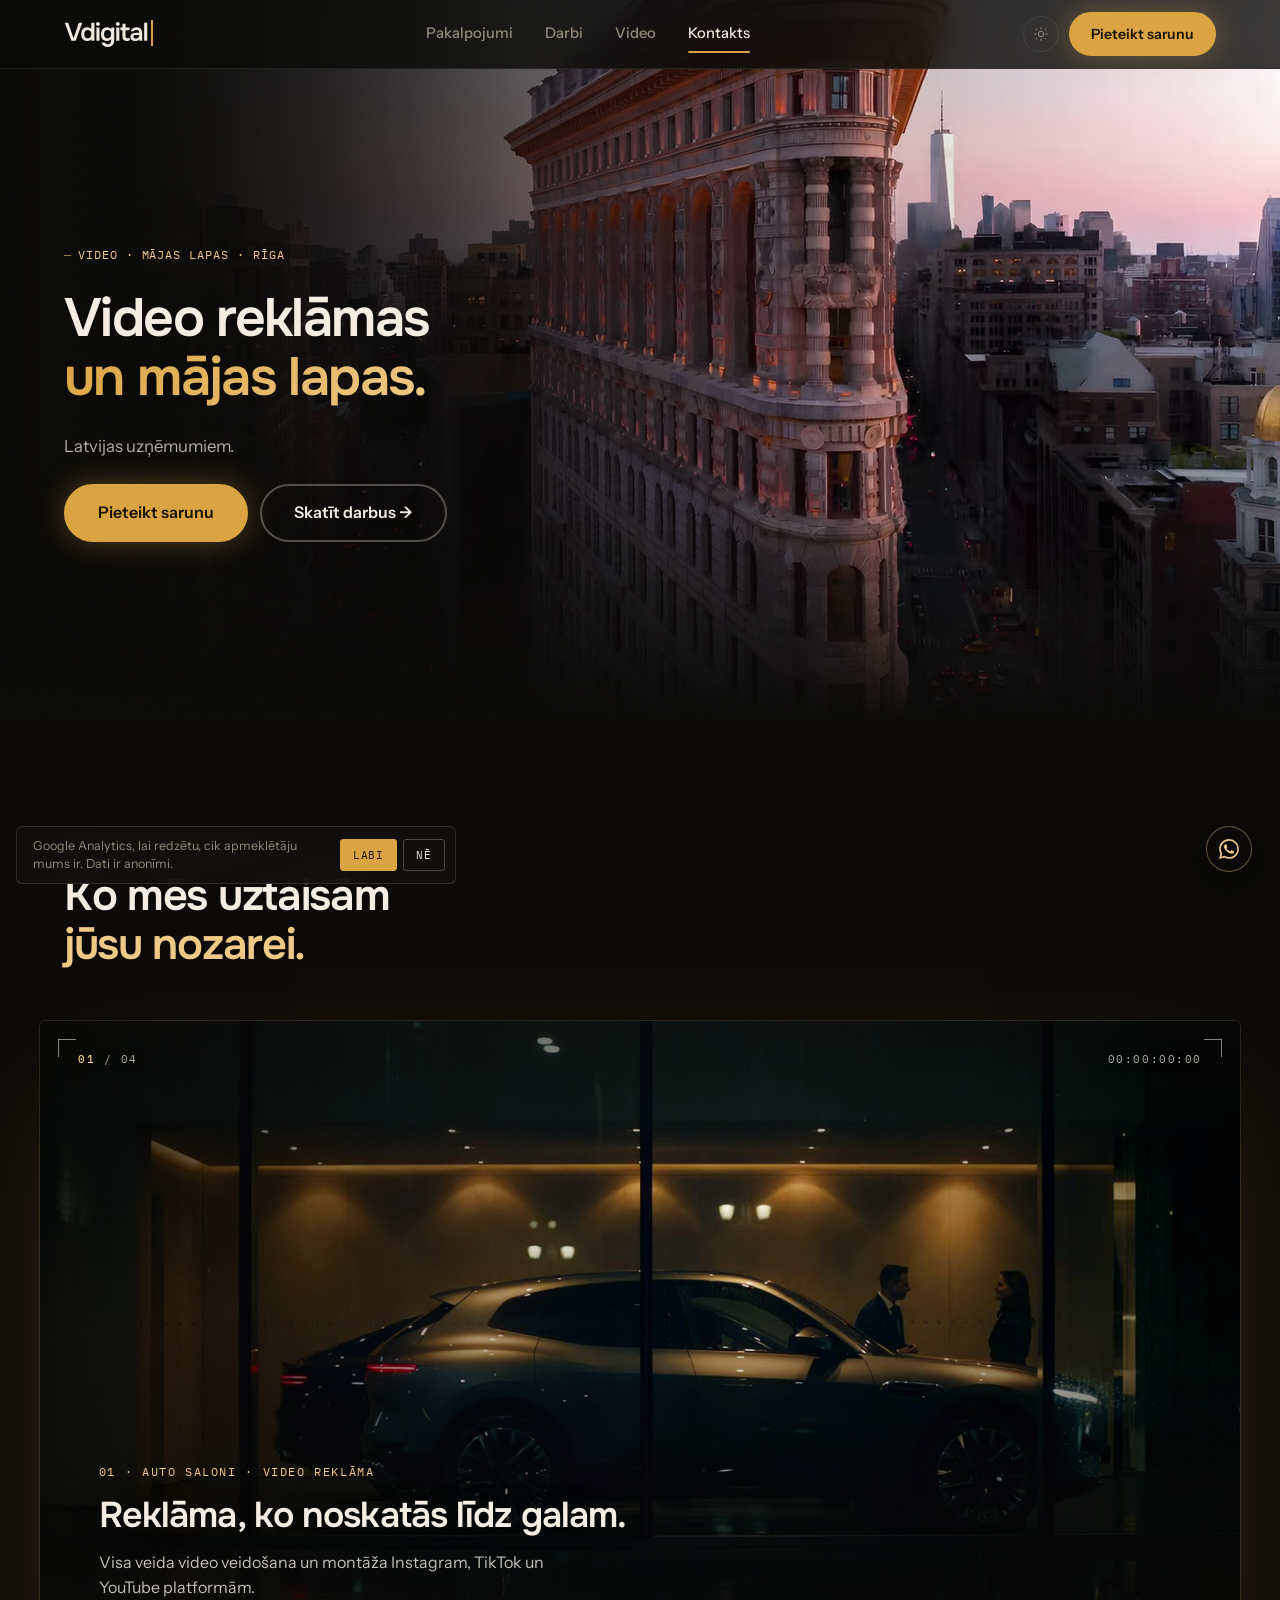
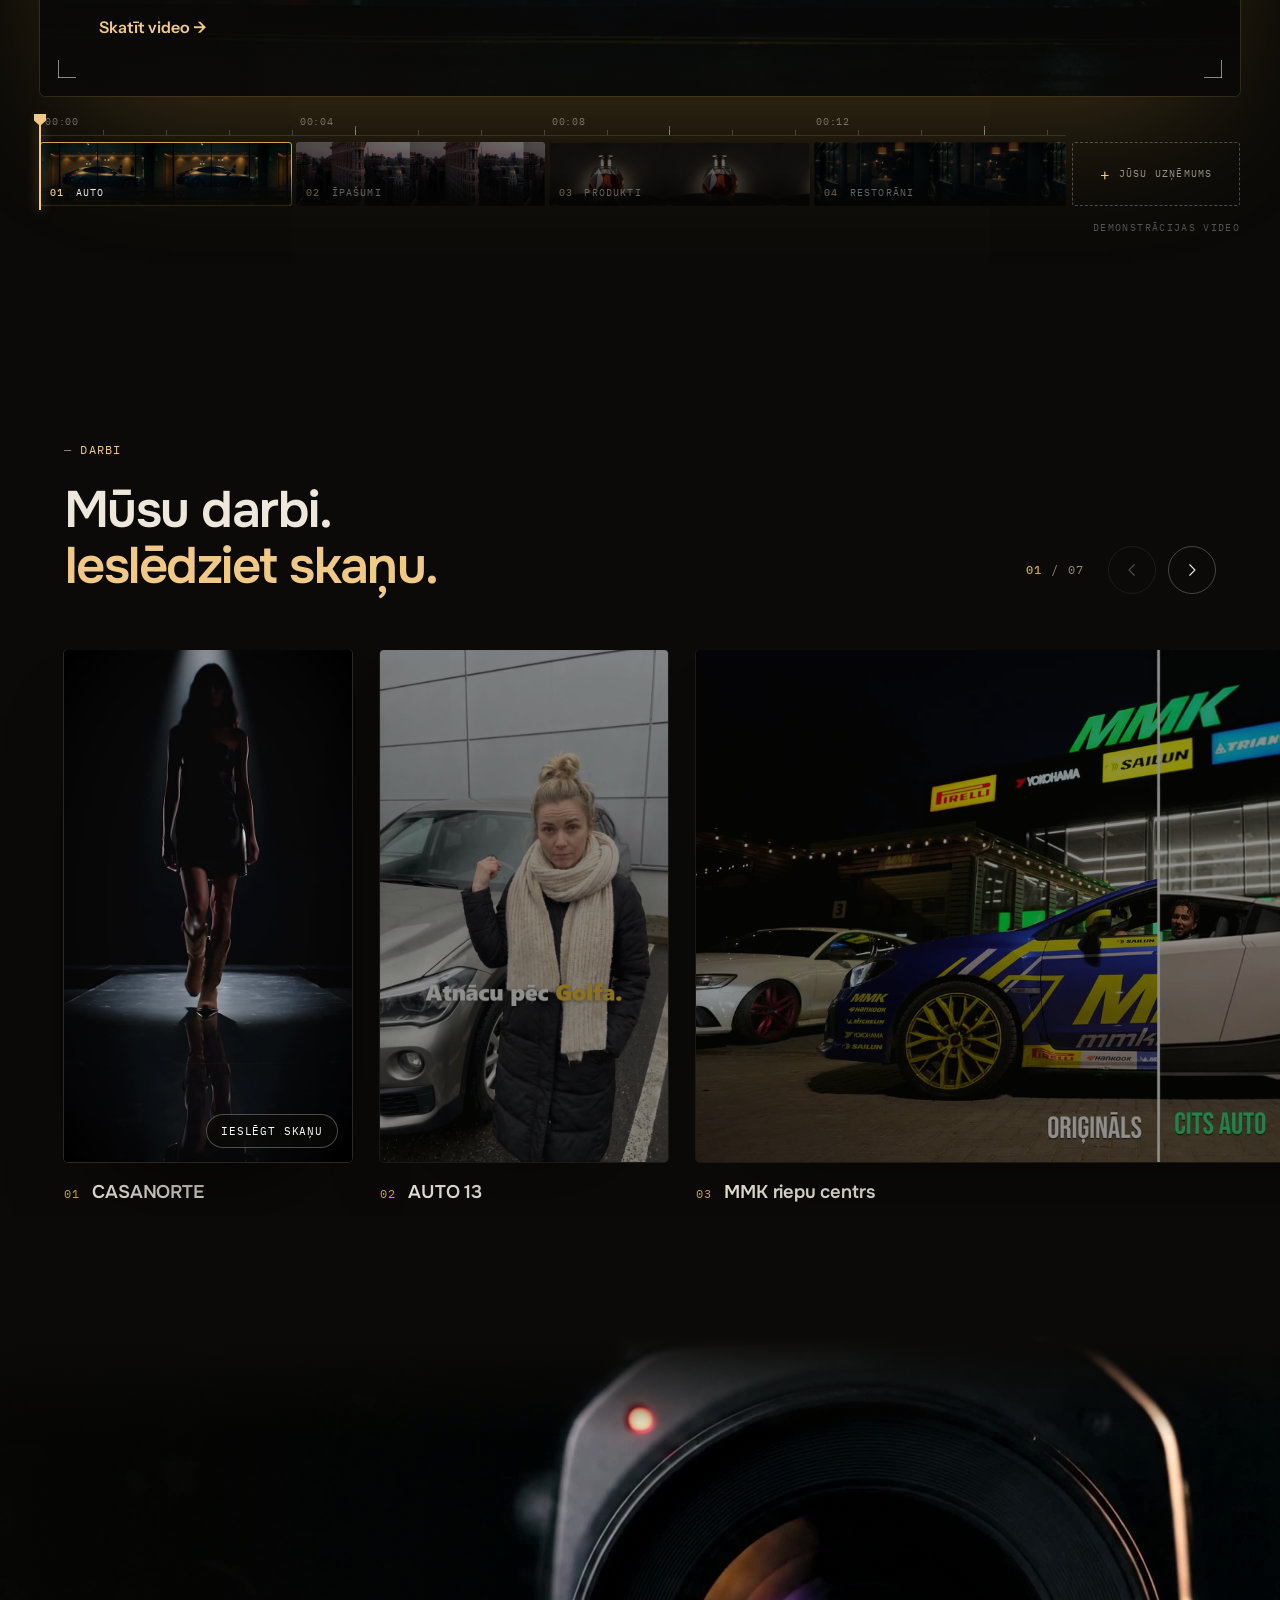
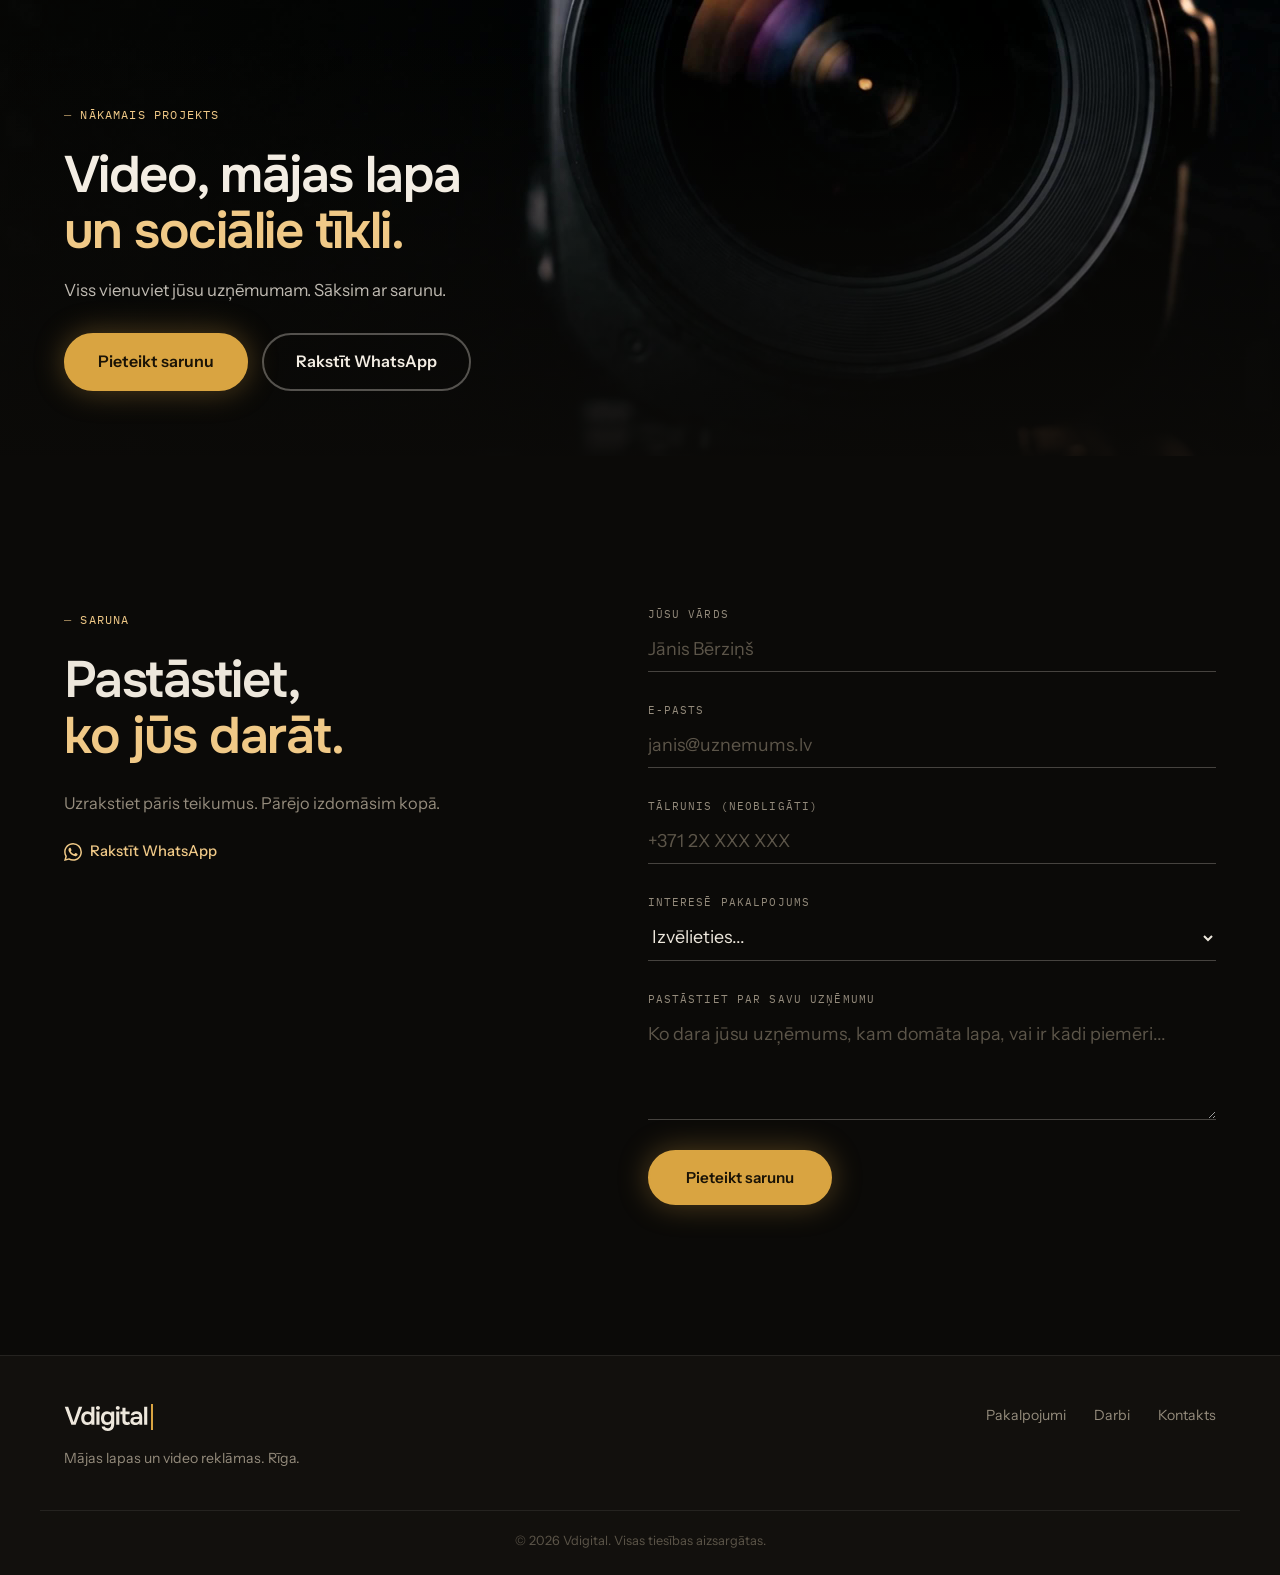
==== commit ab8e8712: "Share preview: video-first title, description and work-frame image Co-Authored-By: Claude Opus 5.5 <" ====
--- a/index.html
+++ b/index.html
@@ -4,8 +4,8 @@
   <meta charset="UTF-8" />
   <meta name="viewport" content="width=device-width, initial-scale=1.0" />
 
-  <title>Vdigital — video reklāmas un mājas lapas, Rīga</title>
-  <meta name="description" content="Vdigital veido mājas lapas un video reklāmas Latvijas uzņēmumiem. Dizains, ātra ielāde, SEO un īsi video Reels, TikTok un YouTube." />
+  <title>Vdigital — Video reklāmas un mājas lapas</title>
+  <meta name="description" content="Video reklāmas Instagram, TikTok un mājas lapai. Latvijas uzņēmumiem." />
   <meta name="keywords" content="mājas lapas izstrāde, web dizains Latvija, mājas lapa uzņēmumam, SEO Latvija, web aģentūra Rīga, interneta vietnes izstrāde, e-komercija Latvija" />
   <meta name="author" content="Vdigital" />
   <meta name="robots" content="index, follow" />
@@ -25,20 +25,20 @@
 
   <meta property="og:type"        content="website" />
   <meta property="og:url"         content="https://vdigital.lv/" />
-  <meta property="og:title"       content="Vdigital — Mājas lapas Latvijas uzņēmumiem" />
-  <meta property="og:description" content="Vdigital veido mājas lapas un video reklāmas Latvijas uzņēmumiem. Dizains, ātra ielāde, SEO un īsi video Reels, TikTok un YouTube." />
-  <meta property="og:image"       content="https://vdigital.lv/og-image.png" />
+  <meta property="og:title"       content="Vdigital — Video reklāmas un mājas lapas" />
+  <meta property="og:description" content="Video reklāmas Instagram, TikTok un mājas lapai. Latvijas uzņēmumiem." />
+  <meta property="og:image"       content="https://vdigital.lv/og-image-2.png" />
   <meta property="og:image:type"  content="image/png" />
   <meta property="og:image:width"  content="1200" />
   <meta property="og:image:height" content="630" />
-  <meta property="og:image:alt"   content="Vdigital — profesionālas mājas lapas Latvijā" />
+  <meta property="og:image:alt"   content="Vdigital — kadri no video reklāmas" />
   <meta property="og:locale"      content="lv_LV" />
   <meta property="og:site_name"   content="Vdigital" />
 
   <meta name="twitter:card"        content="summary_large_image" />
-  <meta name="twitter:title"       content="Vdigital — Mājas lapas Latvijas uzņēmumiem" />
-  <meta name="twitter:description" content="Vdigital veido mājas lapas un video reklāmas Latvijas uzņēmumiem. Dizains, ātra ielāde, SEO un īsi video Reels, TikTok un YouTube." />
-  <meta name="twitter:image"       content="https://vdigital.lv/og-image.png" />
+  <meta name="twitter:title"       content="Vdigital — Video reklāmas un mājas lapas" />
+  <meta name="twitter:description" content="Video reklāmas Instagram, TikTok un mājas lapai. Latvijas uzņēmumiem." />
+  <meta name="twitter:image"       content="https://vdigital.lv/og-image-2.png" />
 
   <script type="application/ld+json">
   {
@@ -53,7 +53,7 @@
       "height": 512
     },
     "image": "https://vdigital.lv/logo.png",
-    "description": "Mājas lapas un video reklāmas Latvijas uzņēmumiem. Dizains, ātra ielāde, SEO, īsi video Reels, TikTok un YouTube.",
+    "description": "Video reklāmas Instagram, TikTok un mājas lapai. Latvijas uzņēmumiem.",
     "areaServed": { "@type": "Country", "name": "Latvia" },
     "address": { "@type": "PostalAddress", "addressCountry": "LV", "addressLocality": "Rīga" },
     "contactPoint": {
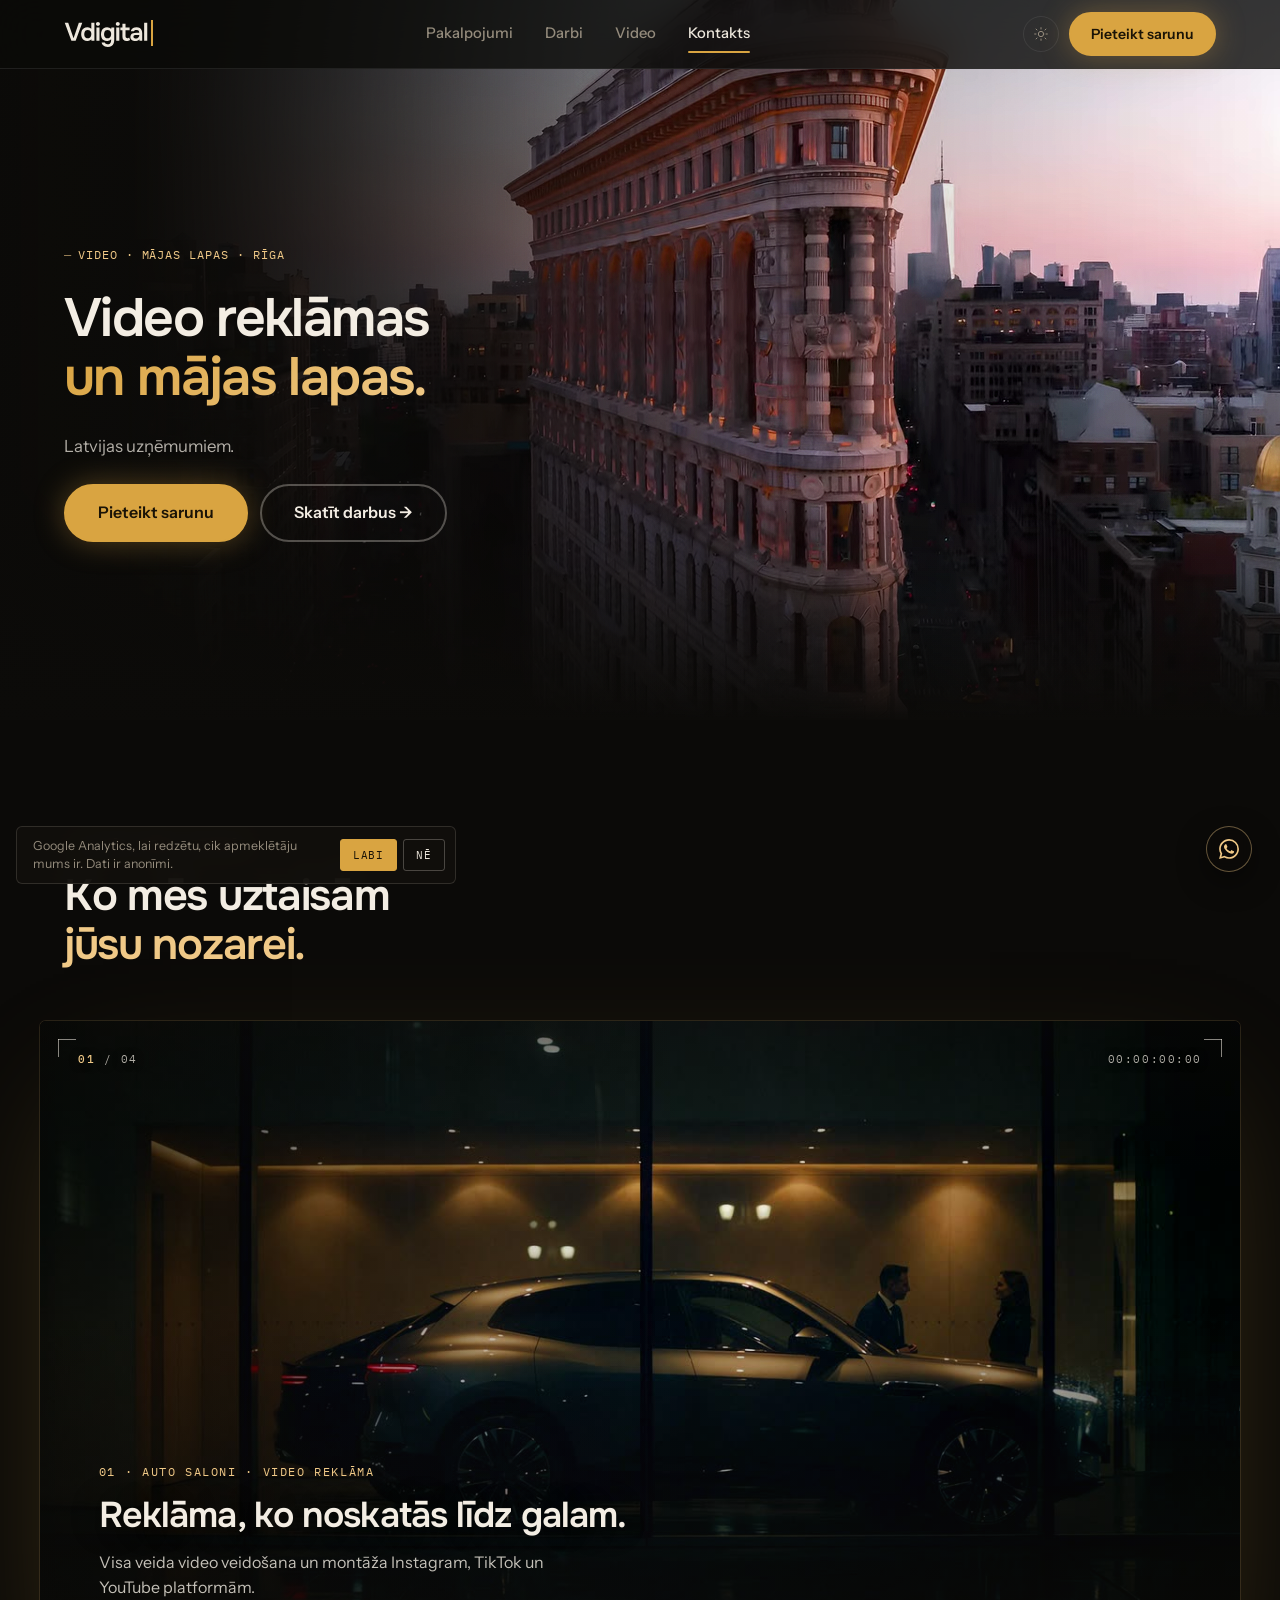
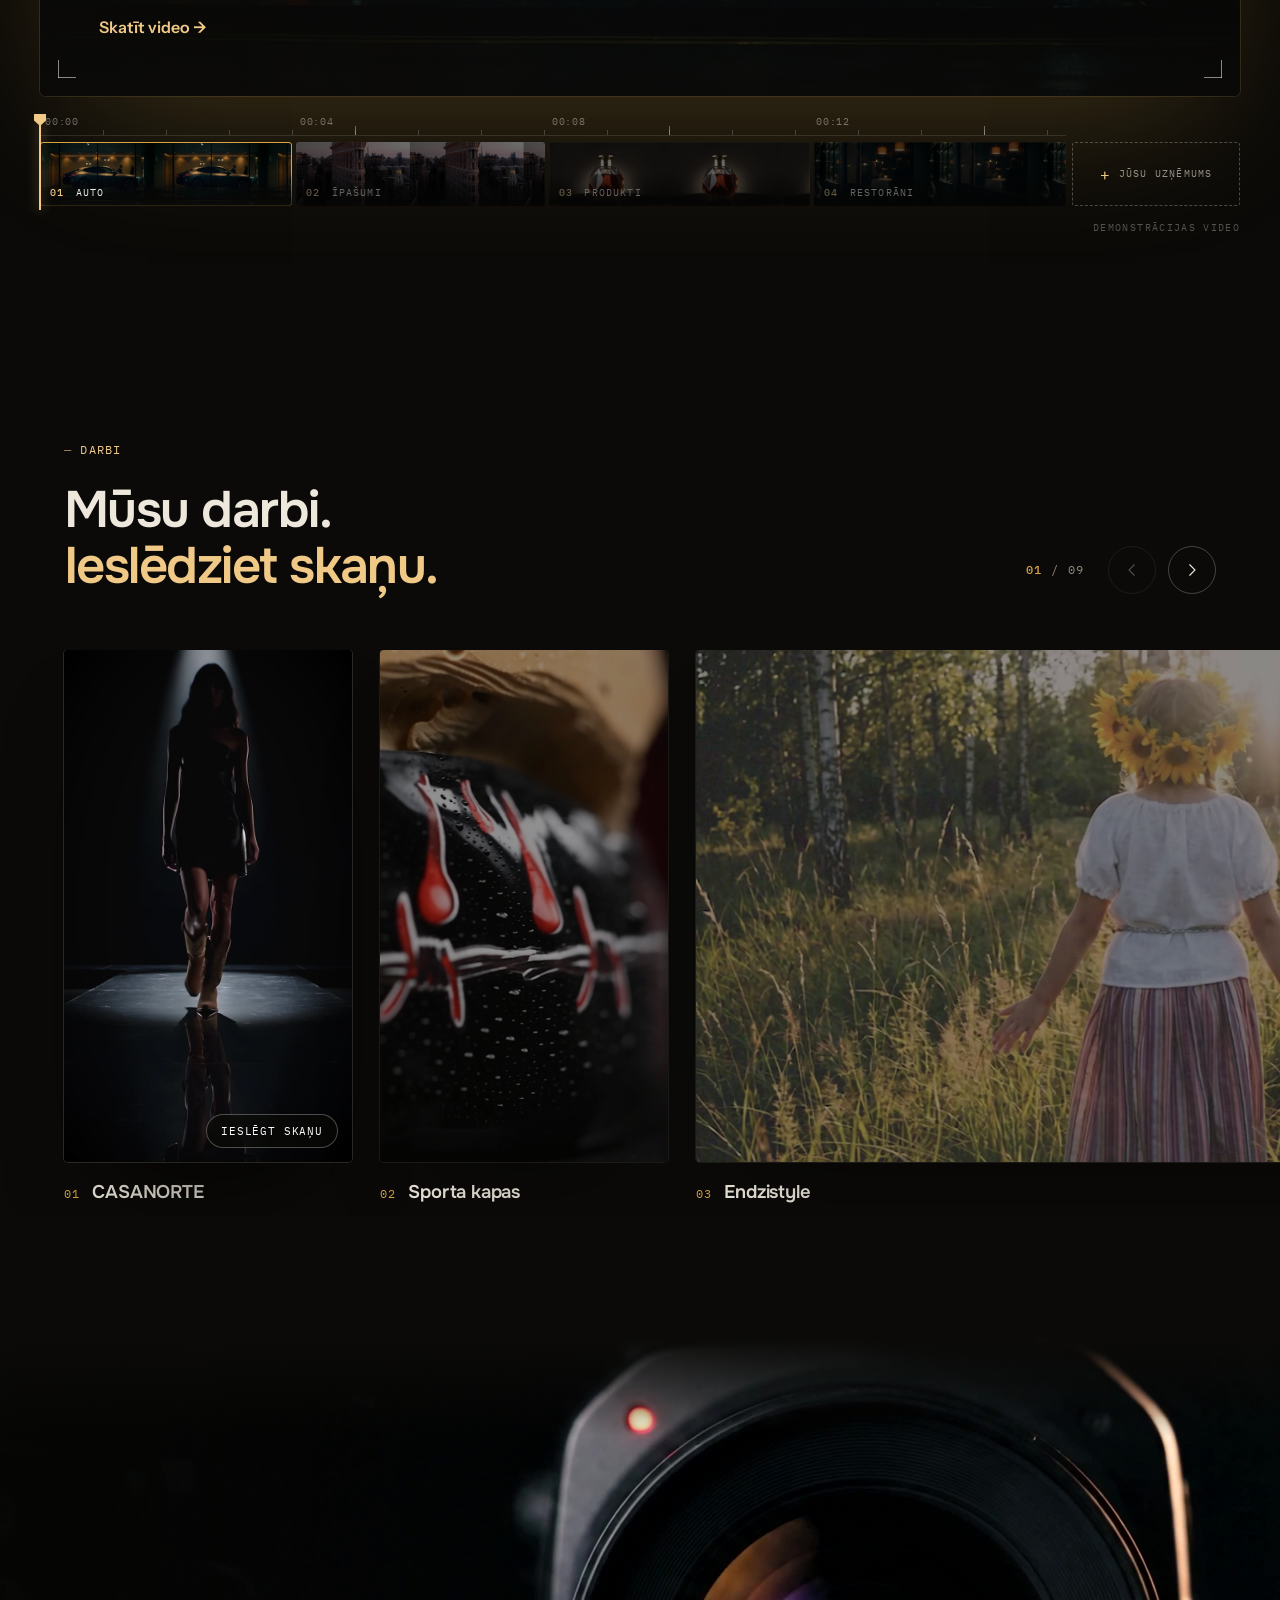
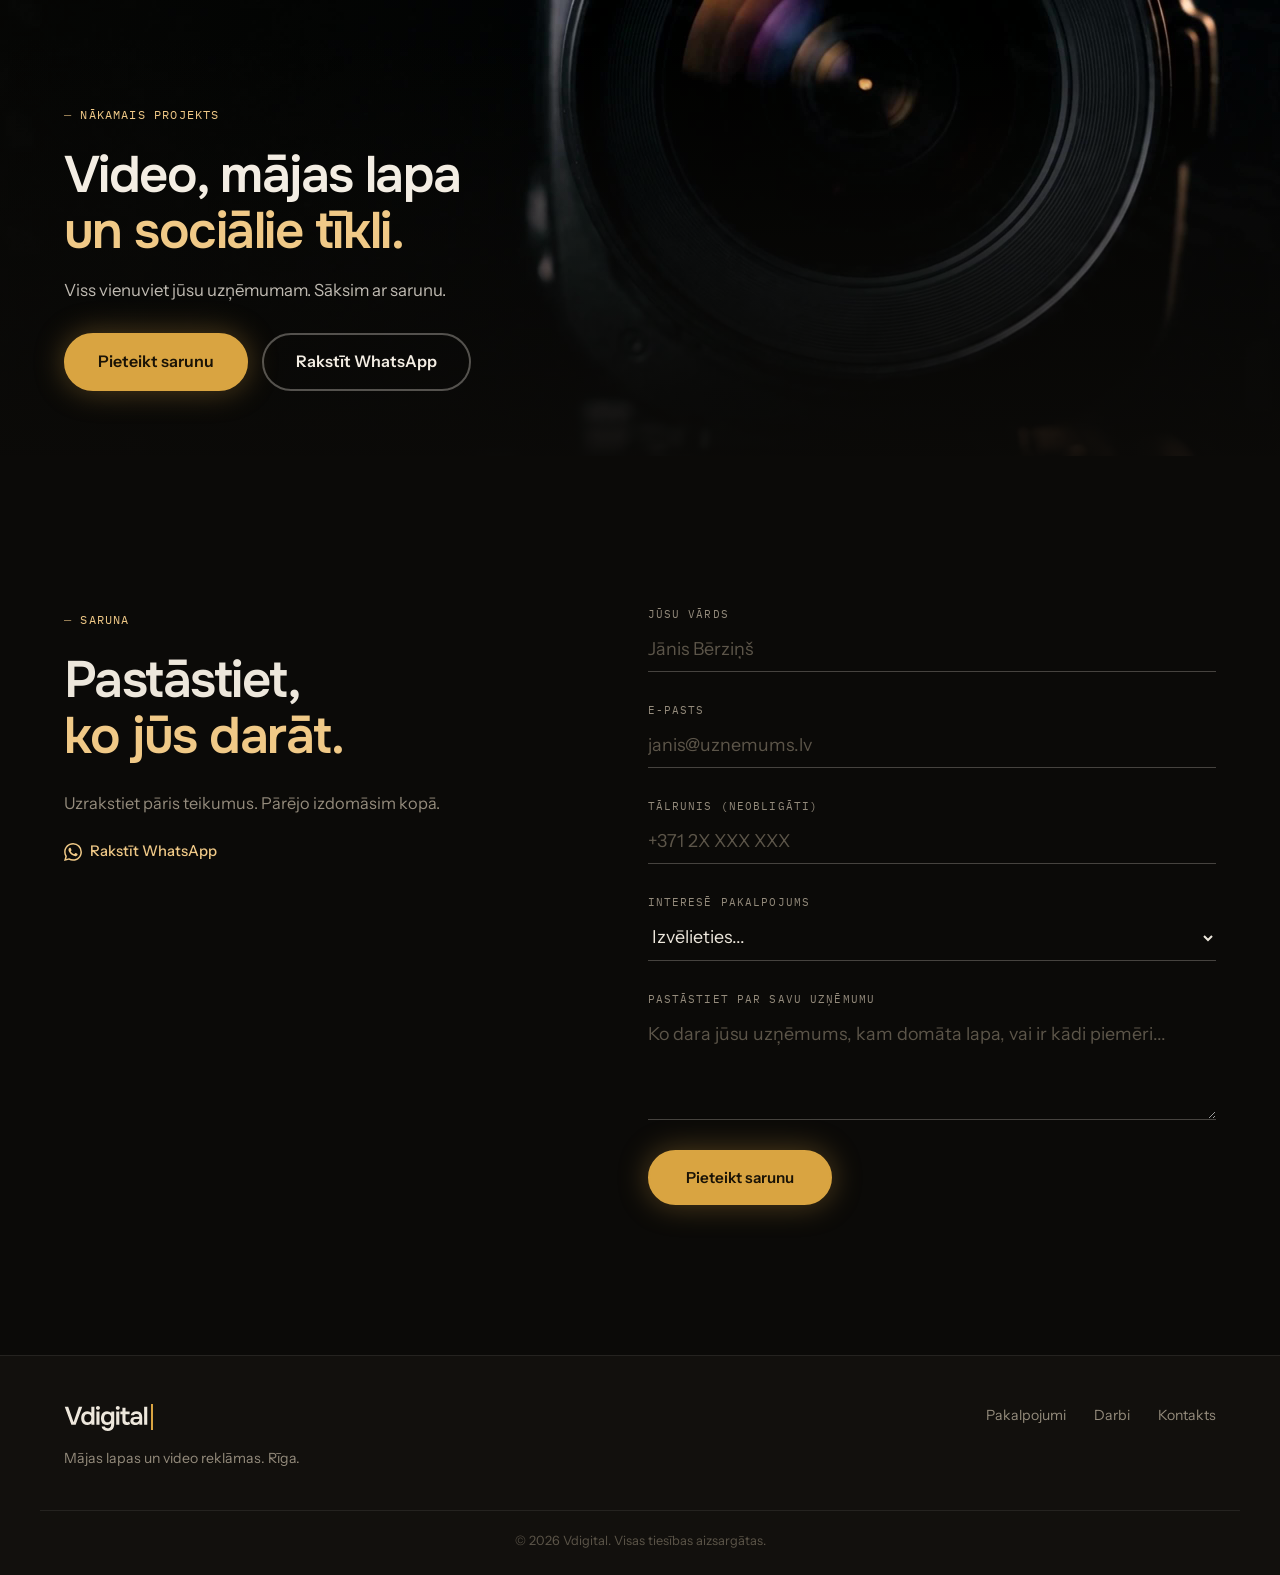
==== commit 02a92652: "Add Sporta kapas and Endzistyle to the work slideshow and /video Endzistyle: from Endzistyle_final3_" ====
--- a/index.html
+++ b/index.html
@@ -256,7 +256,7 @@
           <h2 class="ed-title">Mūsu darbi.<br/><em>Ieslēdziet skaņu.</em></h2>
         </div>
         <div class="work__nav">
-          <span class="work__count" aria-live="polite"><b id="workNow">01</b> / <span id="workAll">07</span></span>
+          <span class="work__count" aria-live="polite"><b id="workNow">01</b> / <span id="workAll">09</span></span>
           <button type="button" class="work__arrow" id="workPrev" aria-label="Iepriekšējais darbs"><svg viewBox="0 0 24 24" width="18" height="18" fill="none" stroke="currentColor" stroke-width="1.5" stroke-linecap="round" aria-hidden="true"><path d="M15 5l-7 7 7 7"/></svg></button>
           <button type="button" class="work__arrow" id="workNext" aria-label="Nākamais darbs"><svg viewBox="0 0 24 24" width="18" height="18" fill="none" stroke="currentColor" stroke-width="1.5" stroke-linecap="round" aria-hidden="true"><path d="M9 5l7 7-7 7"/></svg></button>
         </div>
@@ -272,39 +272,51 @@
           </figure>
         <figure class="slide slide--v">
             <div class="slide__frame">
+              <video class="slide__video" muted loop playsinline preload="none" poster="assets/video/kapas.jpg" data-src="assets/video/kapas.mp4" aria-label="Sporta kapas ar vārdiem un rakstiem tumšā studijā, makro kadri ar ūdens lāsēm"></video>
+            </div>
+            <figcaption><span class="slide__no">02</span><b>Sporta kapas</b></figcaption>
+          </figure>
+        <figure class="slide slide--h">
+            <div class="slide__frame">
+              <video class="slide__video" muted loop playsinline preload="none" poster="assets/video/endzistyle.jpg" data-src="assets/video/endzistyle.mp4" aria-label="Endzistyle mājas lapas video: Kuldīgā šūti bērnu un sieviešu apģērbi lauku ainavās"></video>
+            </div>
+            <figcaption><span class="slide__no">03</span><b>Endzistyle</b></figcaption>
+          </figure>
+        <figure class="slide slide--v">
+            <div class="slide__frame">
               <video class="slide__video" muted loop playsinline preload="none" poster="assets/video/auto13.jpg" data-src="assets/video/auto13.mp4" aria-label="AUTO 13 reklāma: pircēji pie savām lietotajām automašīnām"></video>
             </div>
-            <figcaption><span class="slide__no">02</span><b>AUTO 13</b></figcaption>
+            <figcaption><span class="slide__no">04</span><b>AUTO 13</b></figcaption>
           </figure>
         <figure class="slide slide--h">
             <div class="slide__frame">
               <video class="slide__video" muted loop playsinline preload="none" poster="assets/video/car-swap.jpg" data-src="assets/video/car-swap.mp4" aria-label="Tas pats kadrs pie MMK riepu centra, cita automašīna"></video>
             </div>
-            <figcaption><span class="slide__no">03</span><b>MMK riepu centrs</b></figcaption>
+            <figcaption><span class="slide__no">05</span><b>MMK riepu centrs</b></figcaption>
           </figure>
         <figure class="slide slide--h">
             <div class="slide__frame">
               <video class="slide__video" muted loop playsinline preload="none" poster="assets/video/ad-bottle.jpg" data-src="assets/video/ad-bottle.mp4" aria-label="Stikla pudele lēni griežas studijas gaismā"></video>
             </div>
-            <figcaption><span class="slide__no">04</span><b>Produkts gaismā</b></figcaption>
+            <figcaption><span class="slide__no">06</span><b>Produkts gaismā</b></figcaption>
           </figure>
         <figure class="slide slide--v">
             <div class="slide__frame">
               <video class="slide__video" muted loop playsinline preload="none" poster="assets/video/chimney-system.jpg" data-src="assets/video/chimney-system.mp4" aria-label="Skursteņa čaulas sistēma izjauktā skatā ar detaļu nosaukumiem"></video>
             </div>
-            <figcaption><span class="slide__no">05</span><b>JAWAR · sistēma</b></figcaption>
+            <figcaption><span class="slide__no">07</span><b>JAWAR · sistēma</b></figcaption>
           </figure>
         <figure class="slide slide--h">
             <div class="slide__frame">
               <video class="slide__video" muted loop playsinline preload="none" poster="assets/video/ad-suv.jpg" data-src="assets/video/ad-suv.mp4" aria-label="Apvidus auto naktī iebrauc kadrā pa slapju ielu"></video>
             </div>
-            <figcaption><span class="slide__no">06</span><b>Auto naktī</b></figcaption>
+            <figcaption><span class="slide__no">08</span><b>Auto naktī</b></figcaption>
           </figure>
         <figure class="slide slide--v">
             <div class="slide__frame">
               <video class="slide__video" muted loop playsinline preload="none" poster="assets/video/chimney-specs.jpg" data-src="assets/video/chimney-specs.mp4" aria-label="Produkta fakti kustīgos uzrakstos pie skursteņa T-gabala"></video>
             </div>
-            <figcaption><span class="slide__no">07</span><b>JAWAR · fakti</b></figcaption>
+            <figcaption><span class="slide__no">09</span><b>JAWAR · fakti</b></figcaption>
           </figure>
         <a class="slide slide--more" href="/video#reels">
             <span class="slide__more">
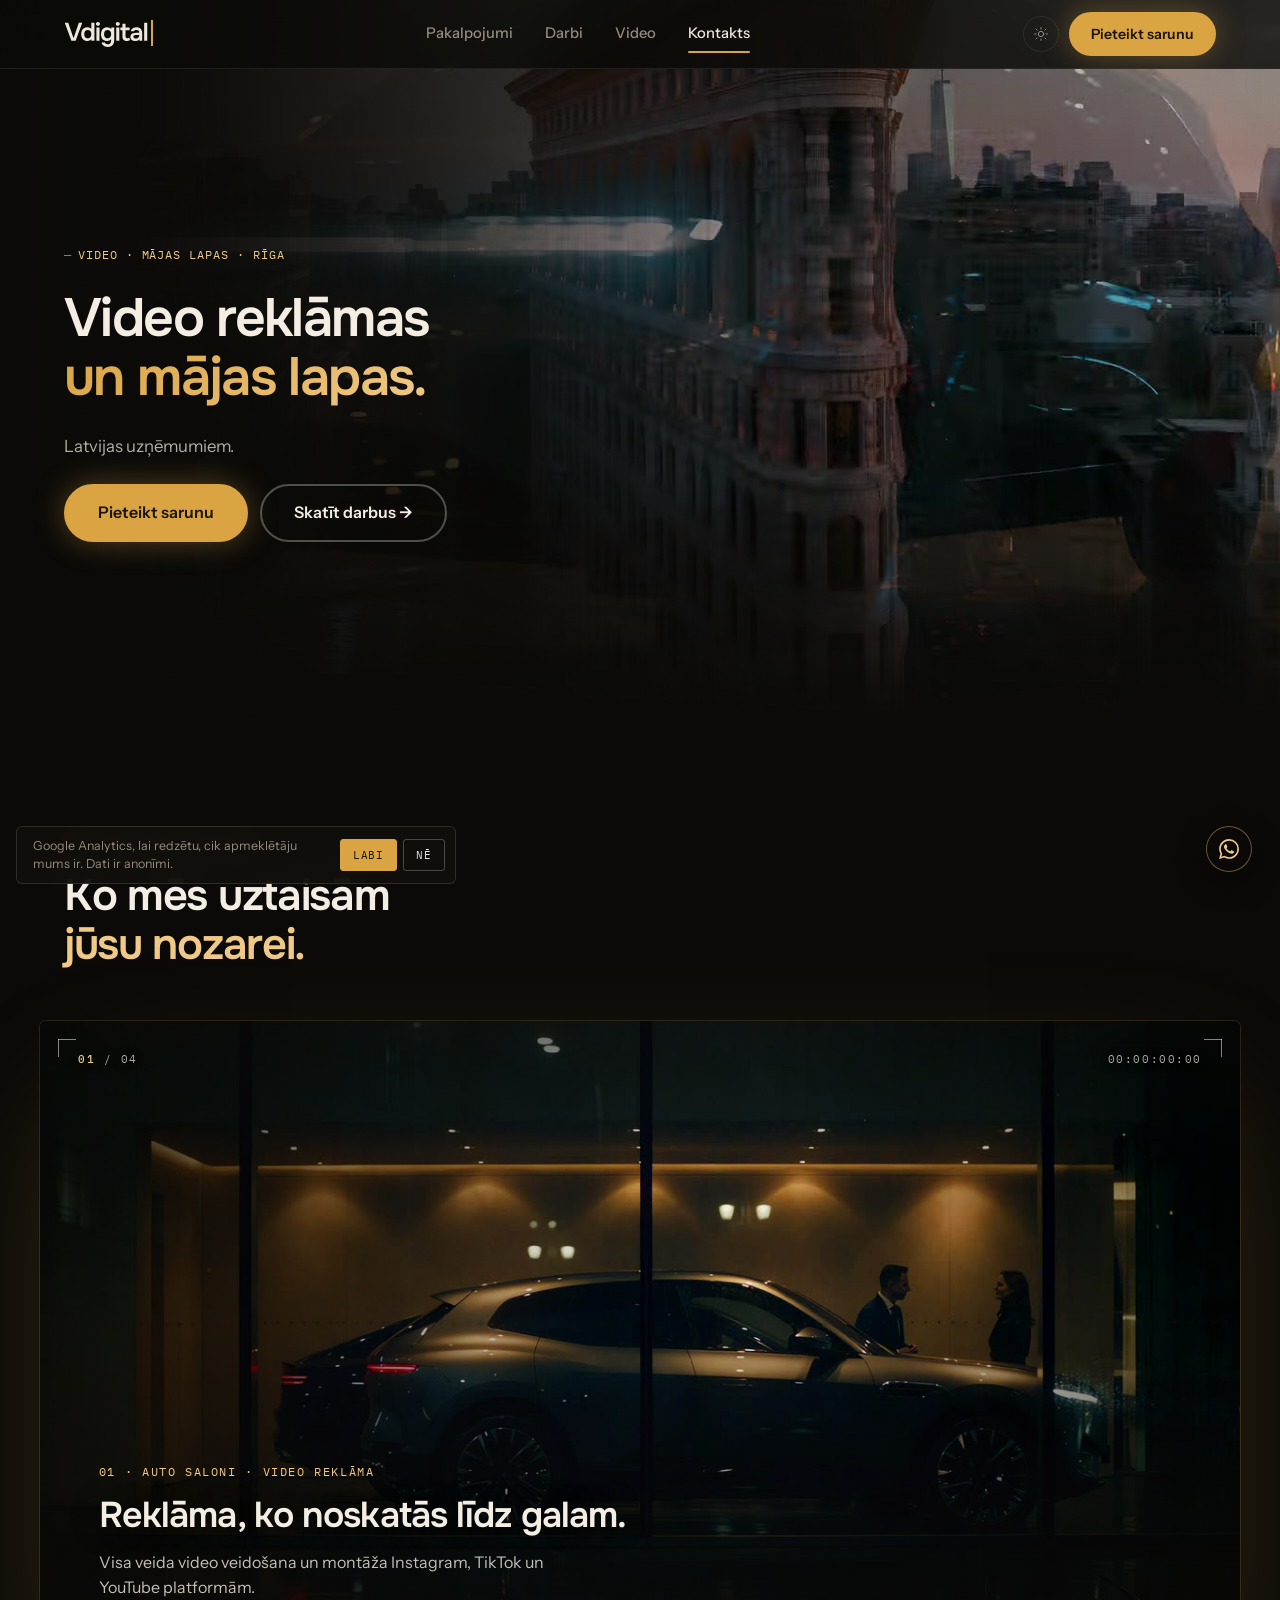
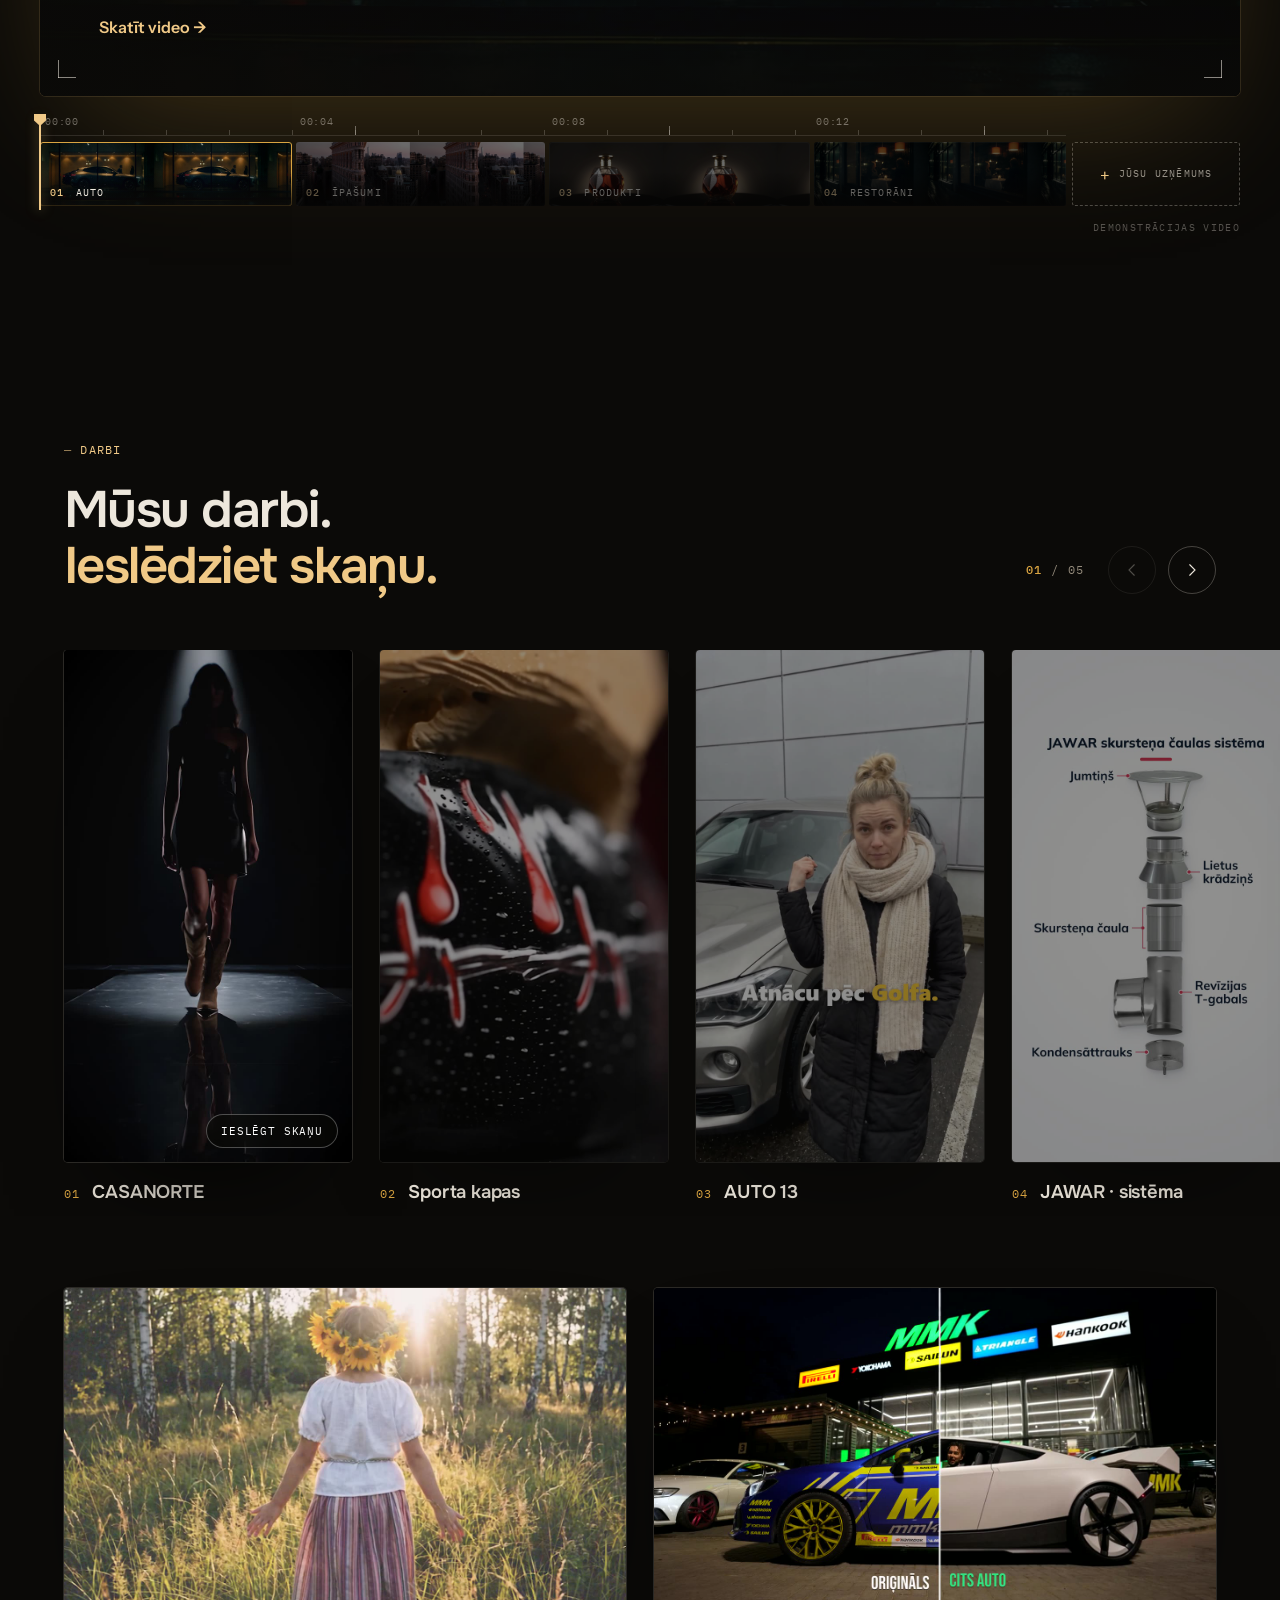
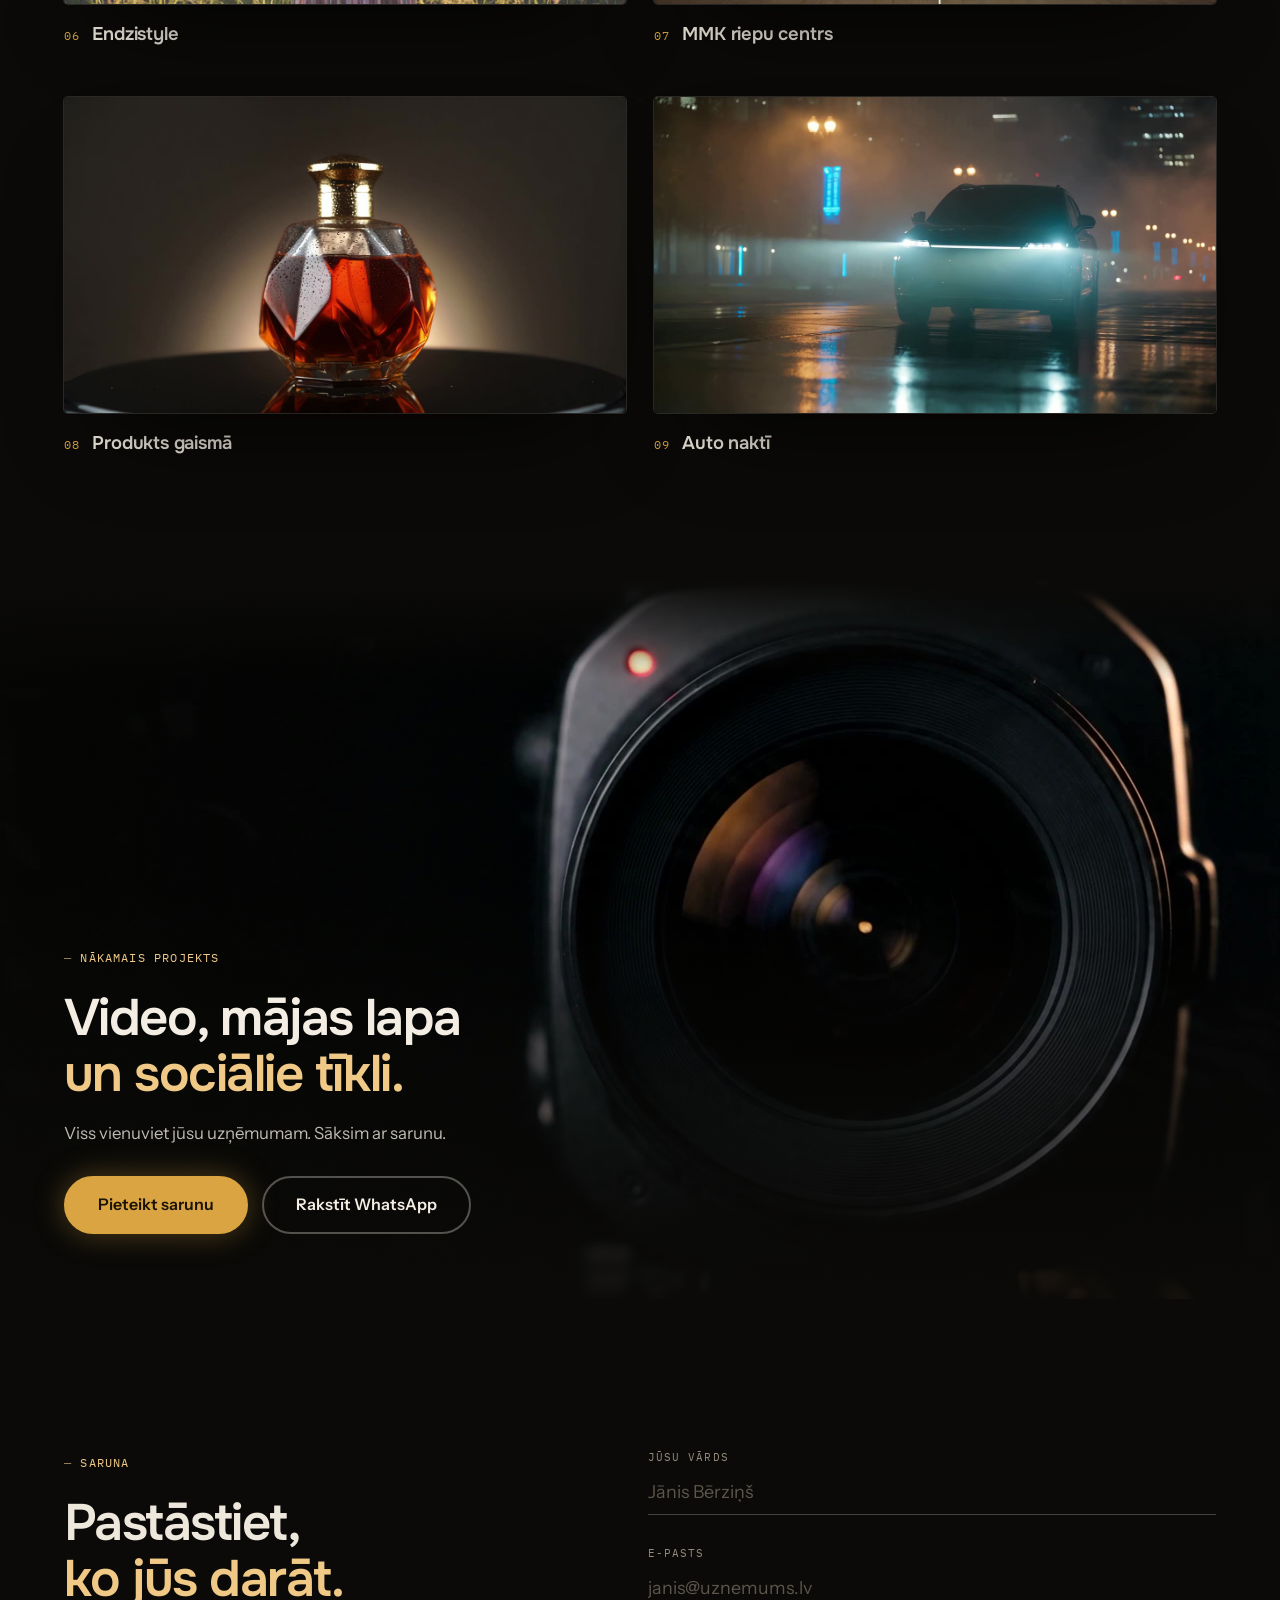
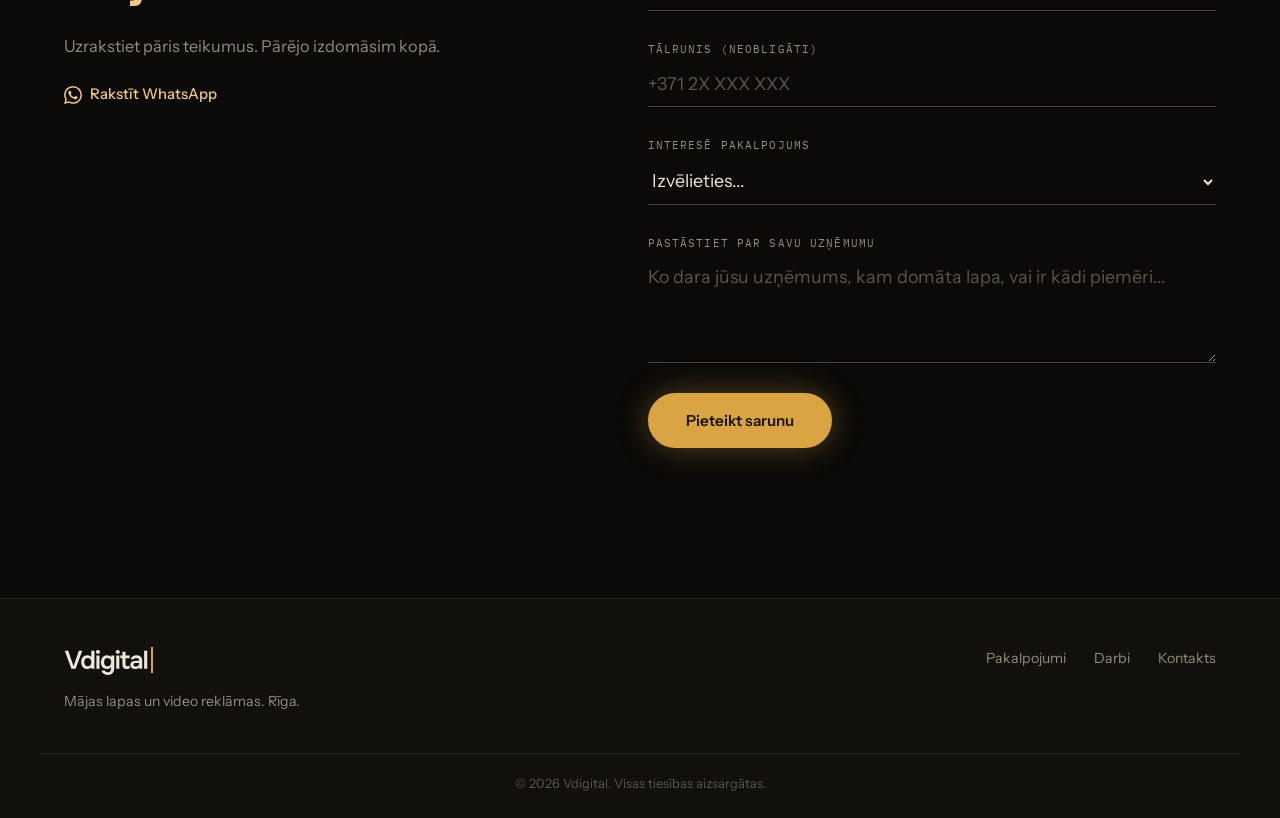
==== commit d996734c: "Split work by shape and give phones light 720p video Homepage: the strip holds the 9:16 clips; the 1" ====
--- a/index.html
+++ b/index.html
@@ -256,7 +256,7 @@
           <h2 class="ed-title">Mūsu darbi.<br/><em>Ieslēdziet skaņu.</em></h2>
         </div>
         <div class="work__nav">
-          <span class="work__count" aria-live="polite"><b id="workNow">01</b> / <span id="workAll">09</span></span>
+          <span class="work__count" aria-live="polite"><b id="workNow">01</b> / <span id="workAll">05</span></span>
           <button type="button" class="work__arrow" id="workPrev" aria-label="Iepriekšējais darbs"><svg viewBox="0 0 24 24" width="18" height="18" fill="none" stroke="currentColor" stroke-width="1.5" stroke-linecap="round" aria-hidden="true"><path d="M15 5l-7 7 7 7"/></svg></button>
           <button type="button" class="work__arrow" id="workNext" aria-label="Nākamais darbs"><svg viewBox="0 0 24 24" width="18" height="18" fill="none" stroke="currentColor" stroke-width="1.5" stroke-linecap="round" aria-hidden="true"><path d="M9 5l7 7-7 7"/></svg></button>
         </div>
@@ -265,58 +265,34 @@
     <div class="work__track" id="workTrack" tabindex="0" aria-label="Darbu slaidrāde, ritiniet uz sāniem">
         <figure class="slide slide--v">
             <div class="slide__frame">
-              <video class="slide__video" muted loop playsinline preload="none" poster="assets/video/casanorte.jpg" data-src="assets/video/casanorte.mp4" aria-label="CASANORTE reklāma: ar rokām darināti zābaki uz skatuves un vitrīnā"></video>
+              <video class="slide__video" muted loop playsinline preload="none" poster="assets/video/casanorte.jpg" data-src="assets/video/casanorte.mp4" data-src-m="assets/video/casanorte-m.mp4" aria-label="CASANORTE reklāma: ar rokām darināti zābaki uz skatuves un vitrīnā"></video>
               <button type="button" class="slide__sound" aria-pressed="false">Ieslēgt skaņu</button>
             </div>
             <figcaption><span class="slide__no">01</span><b>CASANORTE</b></figcaption>
           </figure>
         <figure class="slide slide--v">
             <div class="slide__frame">
-              <video class="slide__video" muted loop playsinline preload="none" poster="assets/video/kapas.jpg" data-src="assets/video/kapas.mp4" aria-label="Sporta kapas ar vārdiem un rakstiem tumšā studijā, makro kadri ar ūdens lāsēm"></video>
+              <video class="slide__video" muted loop playsinline preload="none" poster="assets/video/kapas.jpg" data-src="assets/video/kapas.mp4" data-src-m="assets/video/kapas-m.mp4" aria-label="Sporta kapas ar vārdiem un rakstiem tumšā studijā, makro kadri ar ūdens lāsēm"></video>
             </div>
             <figcaption><span class="slide__no">02</span><b>Sporta kapas</b></figcaption>
           </figure>
-        <figure class="slide slide--h">
+        <figure class="slide slide--v">
             <div class="slide__frame">
-              <video class="slide__video" muted loop playsinline preload="none" poster="assets/video/endzistyle.jpg" data-src="assets/video/endzistyle.mp4" aria-label="Endzistyle mājas lapas video: Kuldīgā šūti bērnu un sieviešu apģērbi lauku ainavās"></video>
+              <video class="slide__video" muted loop playsinline preload="none" poster="assets/video/auto13.jpg" data-src="assets/video/auto13.mp4" data-src-m="assets/video/auto13-m.mp4" aria-label="AUTO 13 reklāma: pircēji pie savām lietotajām automašīnām"></video>
             </div>
-            <figcaption><span class="slide__no">03</span><b>Endzistyle</b></figcaption>
+            <figcaption><span class="slide__no">03</span><b>AUTO 13</b></figcaption>
           </figure>
         <figure class="slide slide--v">
             <div class="slide__frame">
-              <video class="slide__video" muted loop playsinline preload="none" poster="assets/video/auto13.jpg" data-src="assets/video/auto13.mp4" aria-label="AUTO 13 reklāma: pircēji pie savām lietotajām automašīnām"></video>
+              <video class="slide__video" muted loop playsinline preload="none" poster="assets/video/chimney-system.jpg" data-src="assets/video/chimney-system.mp4" data-src-m="assets/video/chimney-system-m.mp4" aria-label="Skursteņa čaulas sistēma izjauktā skatā ar detaļu nosaukumiem"></video>
             </div>
-            <figcaption><span class="slide__no">04</span><b>AUTO 13</b></figcaption>
-          </figure>
-        <figure class="slide slide--h">
-            <div class="slide__frame">
-              <video class="slide__video" muted loop playsinline preload="none" poster="assets/video/car-swap.jpg" data-src="assets/video/car-swap.mp4" aria-label="Tas pats kadrs pie MMK riepu centra, cita automašīna"></video>
-            </div>
-            <figcaption><span class="slide__no">05</span><b>MMK riepu centrs</b></figcaption>
-          </figure>
-        <figure class="slide slide--h">
-            <div class="slide__frame">
-              <video class="slide__video" muted loop playsinline preload="none" poster="assets/video/ad-bottle.jpg" data-src="assets/video/ad-bottle.mp4" aria-label="Stikla pudele lēni griežas studijas gaismā"></video>
-            </div>
-            <figcaption><span class="slide__no">06</span><b>Produkts gaismā</b></figcaption>
+            <figcaption><span class="slide__no">04</span><b>JAWAR · sistēma</b></figcaption>
           </figure>
         <figure class="slide slide--v">
             <div class="slide__frame">
-              <video class="slide__video" muted loop playsinline preload="none" poster="assets/video/chimney-system.jpg" data-src="assets/video/chimney-system.mp4" aria-label="Skursteņa čaulas sistēma izjauktā skatā ar detaļu nosaukumiem"></video>
+              <video class="slide__video" muted loop playsinline preload="none" poster="assets/video/chimney-specs.jpg" data-src="assets/video/chimney-specs.mp4" data-src-m="assets/video/chimney-specs-m.mp4" aria-label="Produkta fakti kustīgos uzrakstos pie skursteņa T-gabala"></video>
             </div>
-            <figcaption><span class="slide__no">07</span><b>JAWAR · sistēma</b></figcaption>
-          </figure>
-        <figure class="slide slide--h">
-            <div class="slide__frame">
-              <video class="slide__video" muted loop playsinline preload="none" poster="assets/video/ad-suv.jpg" data-src="assets/video/ad-suv.mp4" aria-label="Apvidus auto naktī iebrauc kadrā pa slapju ielu"></video>
-            </div>
-            <figcaption><span class="slide__no">08</span><b>Auto naktī</b></figcaption>
-          </figure>
-        <figure class="slide slide--v">
-            <div class="slide__frame">
-              <video class="slide__video" muted loop playsinline preload="none" poster="assets/video/chimney-specs.jpg" data-src="assets/video/chimney-specs.mp4" aria-label="Produkta fakti kustīgos uzrakstos pie skursteņa T-gabala"></video>
-            </div>
-            <figcaption><span class="slide__no">09</span><b>JAWAR · fakti</b></figcaption>
+            <figcaption><span class="slide__no">05</span><b>JAWAR · fakti</b></figcaption>
           </figure>
         <a class="slide slide--more" href="/video#reels">
             <span class="slide__more">
@@ -325,6 +301,35 @@
               <span class="slide__more-arrow" aria-hidden="true">→</span>
             </span>
           </a>
+    </div>
+    <!-- WIDE — the 16:9 work, two to a row (one on a phone); each clip plays only while it is on screen -->
+    <div class="container">
+      <div class="work__wide">
+          <figure class="wide">
+              <div class="wide__frame">
+                <video class="wide__video" muted loop playsinline preload="none" poster="assets/video/endzistyle.jpg" data-src="assets/video/endzistyle.mp4" data-src-m="assets/video/endzistyle-m.mp4" aria-label="Endzistyle mājas lapas video: Kuldīgā šūti bērnu un sieviešu apģērbi lauku ainavās"></video>
+              </div>
+              <figcaption><span class="wide__no">06</span><b>Endzistyle</b></figcaption>
+            </figure>
+          <figure class="wide">
+              <div class="wide__frame">
+                <video class="wide__video" muted loop playsinline preload="none" poster="assets/video/car-swap.jpg" data-src="assets/video/car-swap.mp4" data-src-m="assets/video/car-swap-m.mp4" aria-label="Tas pats kadrs pie MMK riepu centra, cita automašīna"></video>
+              </div>
+              <figcaption><span class="wide__no">07</span><b>MMK riepu centrs</b></figcaption>
+            </figure>
+          <figure class="wide">
+              <div class="wide__frame">
+                <video class="wide__video" muted loop playsinline preload="none" poster="assets/video/ad-bottle.jpg" data-src="assets/video/ad-bottle.mp4" data-src-m="assets/video/ad-bottle-m.mp4" aria-label="Stikla pudele lēni griežas studijas gaismā"></video>
+              </div>
+              <figcaption><span class="wide__no">08</span><b>Produkts gaismā</b></figcaption>
+            </figure>
+          <figure class="wide">
+              <div class="wide__frame">
+                <video class="wide__video" muted loop playsinline preload="none" poster="assets/video/ad-suv.jpg" data-src="assets/video/ad-suv.mp4" data-src-m="assets/video/ad-suv-m.mp4" aria-label="Apvidus auto naktī iebrauc kadrā pa slapju ielu"></video>
+              </div>
+              <figcaption><span class="wide__no">09</span><b>Auto naktī</b></figcaption>
+            </figure>
+      </div>
     </div>
   </section>
 
--- a/css/work.css
+++ b/css/work.css
@@ -1,6 +1,7 @@
 /* =============================================
    WORK — one swipeable strip of our videos under the hero.
-   Every slide shares one height; 9:16 and 16:9 frames keep their shape.
+   The strip holds the 9:16 clips, every card the same size. The 16:9 work sits below it
+   in .work__wide: two frames to a row, one on a phone.
    The strip starts on the container's left edge and bleeds off the right.
    ============================================= */
 .ed-work { --slide-h: clamp(380px, 40vw, 560px); --gutter: max(24px, calc((100vw - 1200px) / 2 + 24px)); overflow: hidden; }
@@ -52,6 +53,19 @@
 .slide__no { font-family: var(--font-mono); font-size: 0.72rem; letter-spacing: 0.1em; color: var(--accent); }
 .slide figcaption b { font-family: var(--font-head); font-weight: 600; color: var(--text); font-size: 1.15rem; letter-spacing: -0.01em; }
 
+/* the 16:9 work under the strip */
+.work__wide { display: grid; grid-template-columns: repeat(2, minmax(0, 1fr)); gap: 48px 28px; margin-top: 72px; }
+.wide { margin: 0; display: grid; gap: 16px; min-width: 0; }
+.wide__frame {
+  position: relative; aspect-ratio: 16 / 9; overflow: hidden; border-radius: 4px; background: #000; cursor: pointer;
+  box-shadow: 0 0 0 1px var(--line), 0 50px 100px -50px rgba(0,0,0,0.9); transition: box-shadow 0.4s ease;
+}
+.wide:hover .wide__frame { box-shadow: 0 0 0 1px rgba(217,164,65,0.55), 0 50px 100px -40px rgba(0,0,0,0.9); }
+.wide__video { width: 100%; height: 100%; object-fit: cover; display: block; }
+.wide figcaption { display: flex; align-items: baseline; gap: 12px; }
+.wide__no { font-family: var(--font-mono); font-size: 0.72rem; letter-spacing: 0.1em; color: var(--accent); }
+.wide figcaption b { font-family: var(--font-head); font-weight: 600; color: var(--text); font-size: 1.15rem; letter-spacing: -0.01em; }
+
 /* last card: see everything */
 .slide--more {
   height: var(--slide-h); aspect-ratio: 9 / 16; display: flex; align-items: flex-end;
@@ -69,15 +83,18 @@
 @media (max-width: 900px) {
   .ed-work { --slide-h: 420px; --gutter: 24px; }
   .work__head { margin-bottom: 36px; }
+  .work__wide { gap: 36px 16px; margin-top: 56px; }
 }
 @media (max-width: 640px) {
   .ed-work { --gutter: 16px; }
   .work__head { flex-direction: column; align-items: flex-start; gap: 20px; }
   .work__track { gap: 16px; }
-  /* phones: each slide is one screen wide, frames keep their own shape */
+  /* phones: each slide is one screen wide, every frame is the same 9:16 card */
   .slide { width: calc(100vw - 48px); }
-  .slide__frame, .slide--v .slide__frame, .slide--h .slide__frame { height: auto; width: 100%; }
-  .slide--v .slide__frame { width: 78%; }
+  .slide__frame, .slide--v .slide__frame, .slide--h .slide__frame { height: auto; width: min(100%, calc(62svh * 9 / 16)); }
+  .work__wide { grid-template-columns: 1fr; gap: 28px; margin-top: 44px; }
+  .wide { gap: 10px; }
+  .wide figcaption b { font-size: 1rem; }
   .slide--more { width: calc(100vw - 48px); height: auto; aspect-ratio: 4 / 5; }
 }
 @media (prefers-reduced-motion: reduce) {
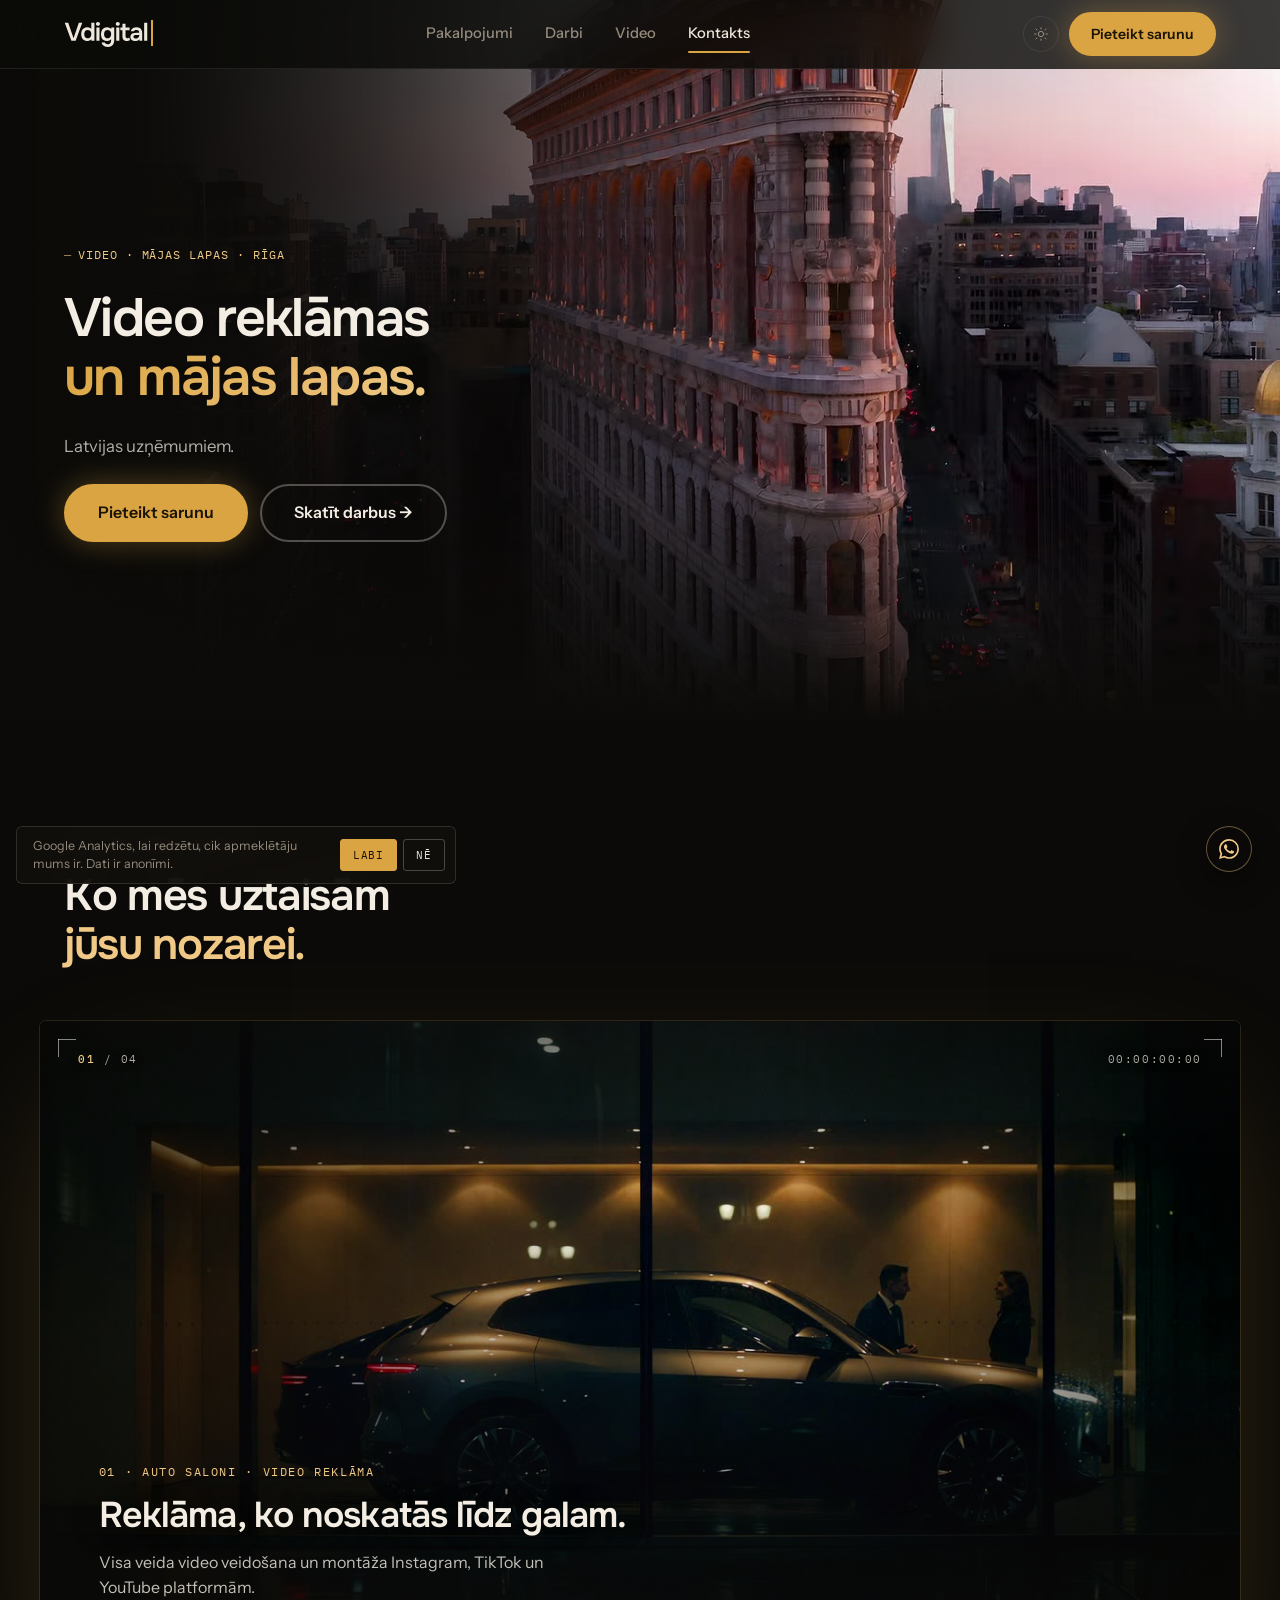
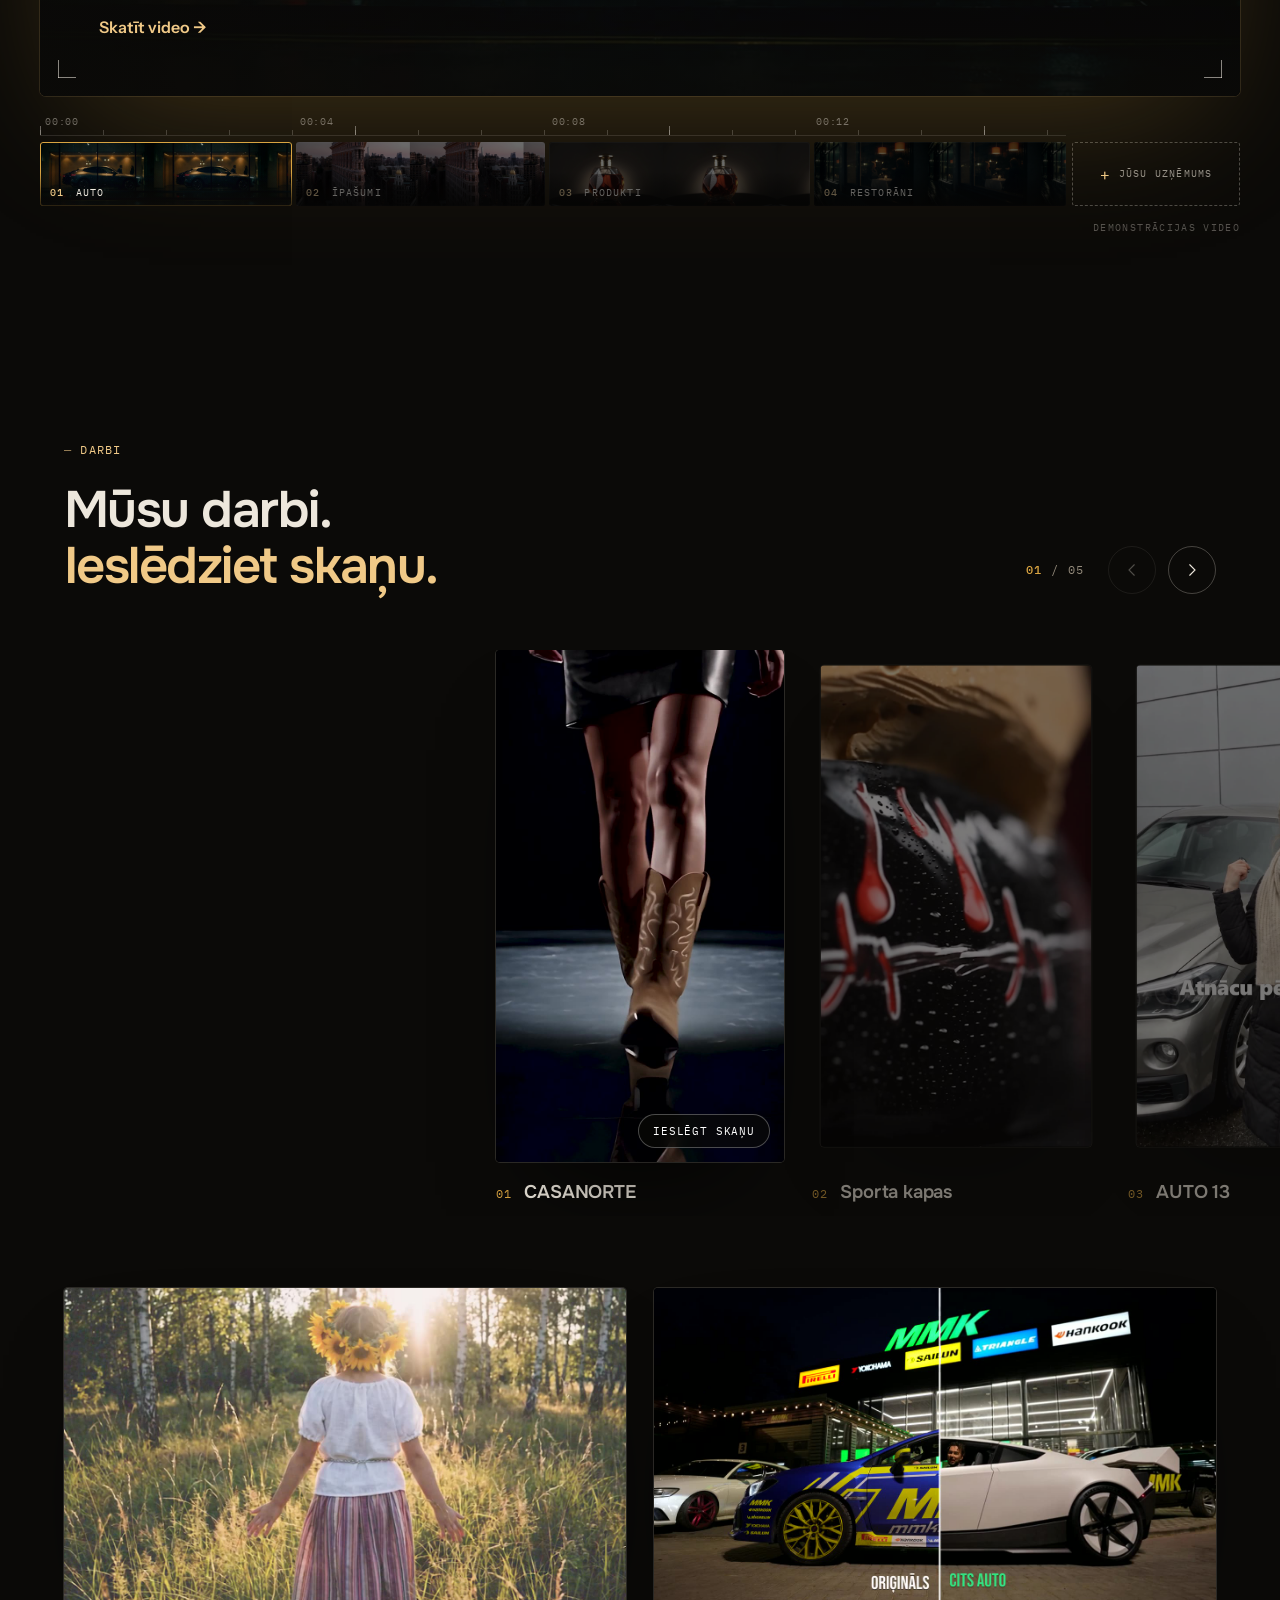
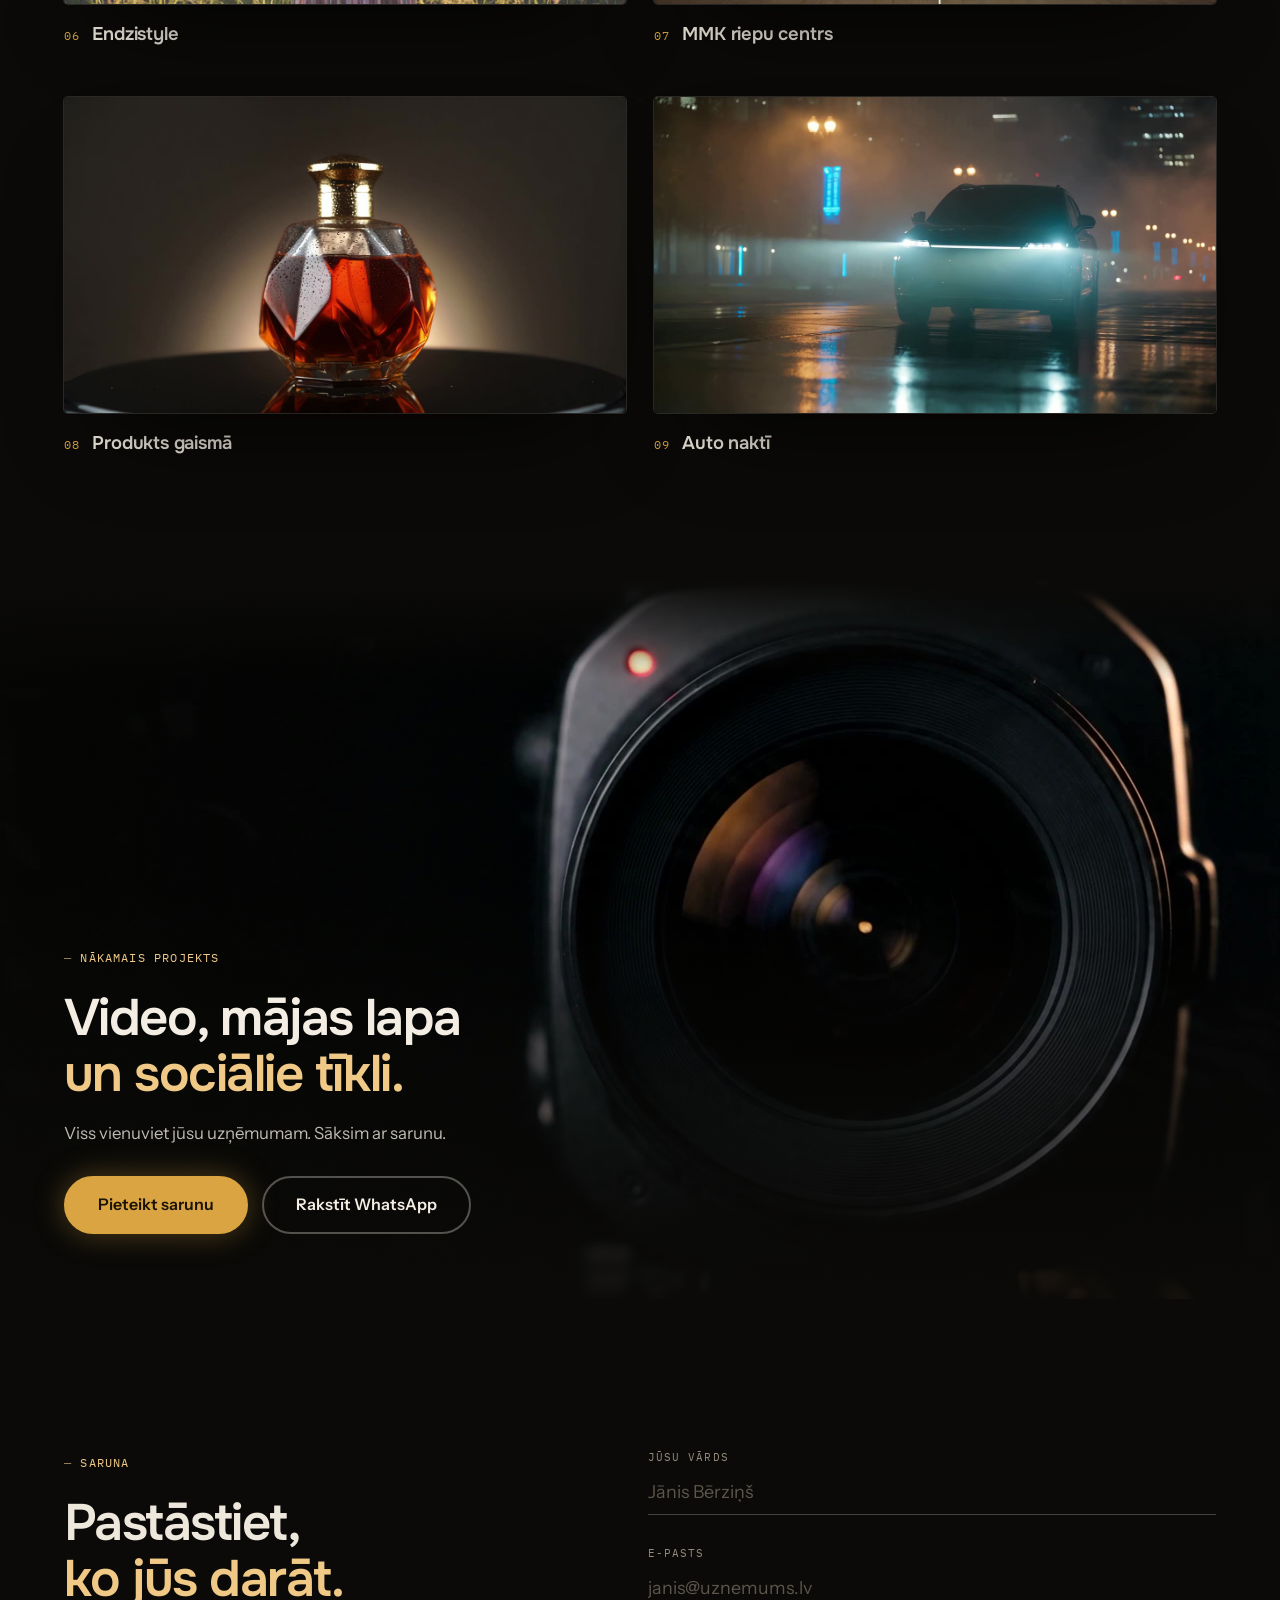
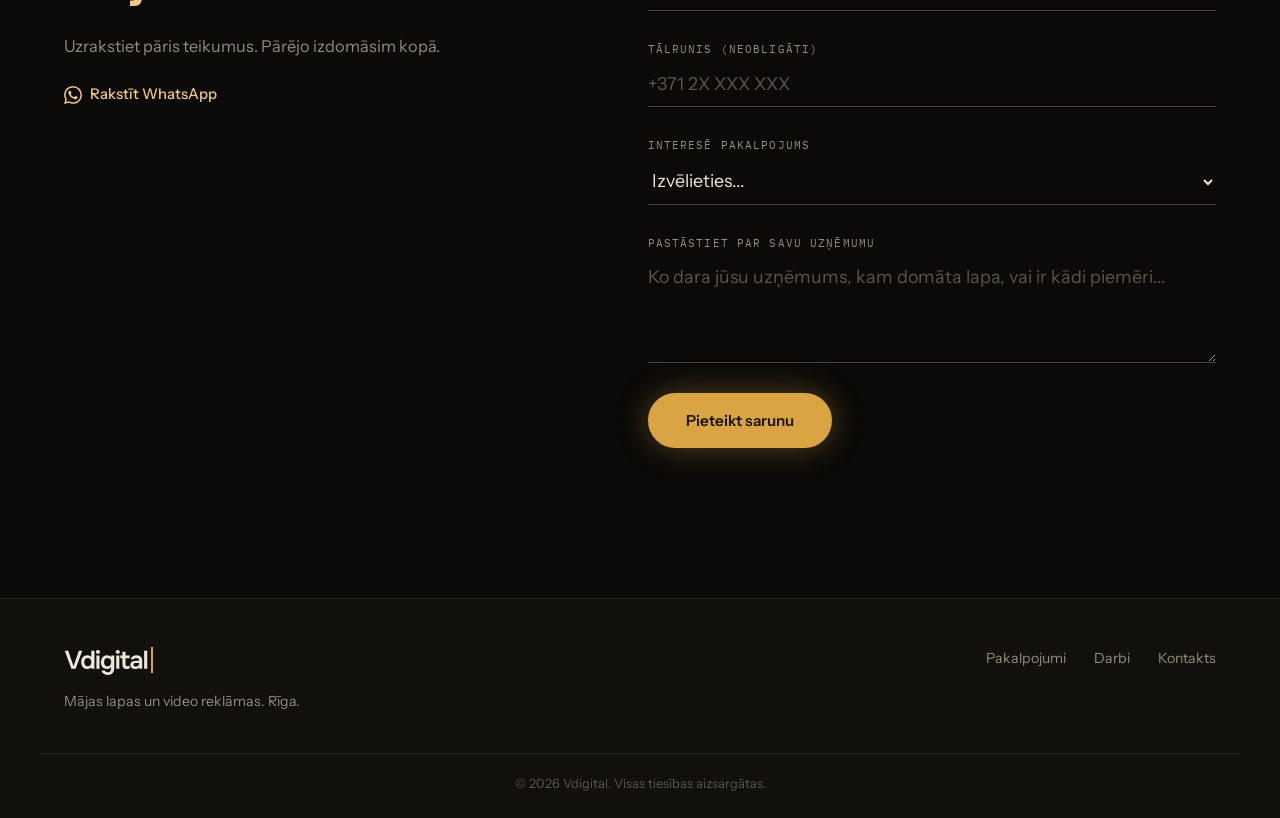
==== commit a12ecebf: "Share preview: logo only Links to vdigital.lv now show just the Vdigital wordmark and gold bar on th" ====
--- a/index.html
+++ b/index.html
@@ -27,18 +27,18 @@
   <meta property="og:url"         content="https://vdigital.lv/" />
   <meta property="og:title"       content="Vdigital — Video reklāmas un mājas lapas" />
   <meta property="og:description" content="Video reklāmas Instagram, TikTok un mājas lapai. Latvijas uzņēmumiem." />
-  <meta property="og:image"       content="https://vdigital.lv/og-image-2.png" />
+  <meta property="og:image"       content="https://vdigital.lv/og-logo.png" />
   <meta property="og:image:type"  content="image/png" />
   <meta property="og:image:width"  content="1200" />
   <meta property="og:image:height" content="630" />
-  <meta property="og:image:alt"   content="Vdigital — kadri no video reklāmas" />
+  <meta property="og:image:alt"   content="Vdigital logo" />
   <meta property="og:locale"      content="lv_LV" />
   <meta property="og:site_name"   content="Vdigital" />
 
   <meta name="twitter:card"        content="summary_large_image" />
   <meta name="twitter:title"       content="Vdigital — Video reklāmas un mājas lapas" />
   <meta name="twitter:description" content="Video reklāmas Instagram, TikTok un mājas lapai. Latvijas uzņēmumiem." />
-  <meta name="twitter:image"       content="https://vdigital.lv/og-image-2.png" />
+  <meta name="twitter:image"       content="https://vdigital.lv/og-logo.png" />
 
   <script type="application/ld+json">
   {
--- a/css/hero.css
+++ b/css/hero.css
@@ -183,6 +183,8 @@
 @media (max-width: 640px) {
   .hero__film { bottom: auto; height: 54svh; --fx: 55%; --fy: 50%; }
   .hero__shade { background: linear-gradient(0deg, #0b0a08 0%, rgba(11,10,8,0.55) 30%, rgba(11,10,8,0) 60%), linear-gradient(180deg, rgba(11,10,8,0.6) 0%, rgba(11,10,8,0) 22%); }
-  /* shorter film: headline, button and the three stats fit the first phone screen */
+  /* shorter film: headline and buttons sit on it; the hero ends after the buttons
+     (no full-screen min-height, which left an empty band once the stats row was removed) */
+  .hero.hero--film { min-height: auto; }
   .hero--film .hero__inner { min-height: auto; padding-top: 34svh; padding-bottom: 28px; }
 }
--- a/css/work.css
+++ b/css/work.css
@@ -4,7 +4,7 @@
    in .work__wide: two frames to a row, one on a phone.
    The strip starts on the container's left edge and bleeds off the right.
    ============================================= */
-.ed-work { --slide-h: clamp(380px, 40vw, 560px); --gutter: max(24px, calc((100vw - 1200px) / 2 + 24px)); overflow: hidden; }
+.ed-work { --slide-h: clamp(380px, 40vw, 560px); --card-w: calc(var(--slide-h) * 9 / 16); --gutter: max(24px, calc((100vw - 1200px) / 2 + 24px)); overflow: hidden; }
 
 .work__head { display: flex; justify-content: space-between; align-items: flex-end; gap: 32px; margin-bottom: 56px; }
 .work__nav { display: flex; align-items: center; gap: 12px; flex: none; }
@@ -21,13 +21,14 @@
 .work__track {
   display: flex; gap: 28px; align-items: flex-start;
   overflow-x: auto; overscroll-behavior-x: contain; scroll-snap-type: x mandatory; scroll-behavior: smooth;
-  padding: 0 var(--gutter) 8px; scroll-padding-inline: var(--gutter);
+  /* side padding of half a screen: every card, first and last too, can sit in the middle */
+  padding: 0 calc(50% - var(--card-w) / 2) 8px;
   scrollbar-width: none;
 }
 .work__track::-webkit-scrollbar { display: none; }
 .work__track:focus-visible { outline: 1px solid var(--accent); outline-offset: 6px; }
 
-.slide { flex: none; margin: 0; scroll-snap-align: start; display: grid; gap: 16px; }
+.slide { flex: none; width: var(--card-w); margin: 0; scroll-snap-align: center; display: grid; gap: 16px; }
 .slide__frame {
   position: relative; height: var(--slide-h); overflow: hidden; border-radius: 4px; background: #000; cursor: pointer;
   box-shadow: 0 0 0 1px var(--line), 0 50px 100px -50px rgba(0,0,0,0.9);
@@ -36,7 +37,10 @@
 .slide--v .slide__frame { aspect-ratio: 9 / 16; }
 .slide--h .slide__frame { aspect-ratio: 16 / 9; }
 /* slides that are not in focus sit back a little */
-.js .work__track .slide:not(.is-on) .slide__frame { opacity: 0.55; }
+.js .work__track .slide .slide__frame { transition: box-shadow 0.4s ease, opacity 0.5s var(--ease), transform 0.6s var(--ease); }
+.js .work__track .slide:not(.is-on) .slide__frame { opacity: 0.45; transform: scale(0.94); }
+.js .work__track .slide:not(.is-on) figcaption { opacity: 0.5; }
+.slide figcaption { transition: opacity 0.5s var(--ease); }
 .slide:hover .slide__frame { opacity: 1 !important; box-shadow: 0 0 0 1px rgba(217,164,65,0.55), 0 50px 100px -40px rgba(0,0,0,0.9); }
 
 .slide__video { width: 100%; height: 100%; object-fit: cover; display: block; }
@@ -89,15 +93,15 @@
   .ed-work { --gutter: 16px; }
   .work__head { flex-direction: column; align-items: flex-start; gap: 20px; }
   .work__track { gap: 16px; }
-  /* phones: each slide is one screen wide, every frame is the same 9:16 card */
-  .slide { width: calc(100vw - 48px); }
-  .slide__frame, .slide--v .slide__frame, .slide--h .slide__frame { height: auto; width: min(100%, calc(62svh * 9 / 16)); }
+  /* phones: one 9:16 card in the middle, a sliver of its neighbours at the sides */
+  .ed-work { --card-w: min(calc(100vw - 72px), calc(62svh * 9 / 16)); }
+  .slide__frame, .slide--v .slide__frame, .slide--h .slide__frame { height: auto; width: 100%; }
   .work__wide { grid-template-columns: 1fr; gap: 28px; margin-top: 44px; }
   .wide { gap: 10px; }
   .wide figcaption b { font-size: 1rem; }
-  .slide--more { width: calc(100vw - 48px); height: auto; aspect-ratio: 4 / 5; }
+  .slide--more { width: var(--card-w); height: auto; aspect-ratio: 9 / 16; }
 }
 @media (prefers-reduced-motion: reduce) {
   .work__track { scroll-behavior: auto; }
-  .slide__frame, .slide__more-arrow { transition: none; }
+  .slide__frame, .slide__more-arrow, .js .work__track .slide .slide__frame { transition: none; }
 }
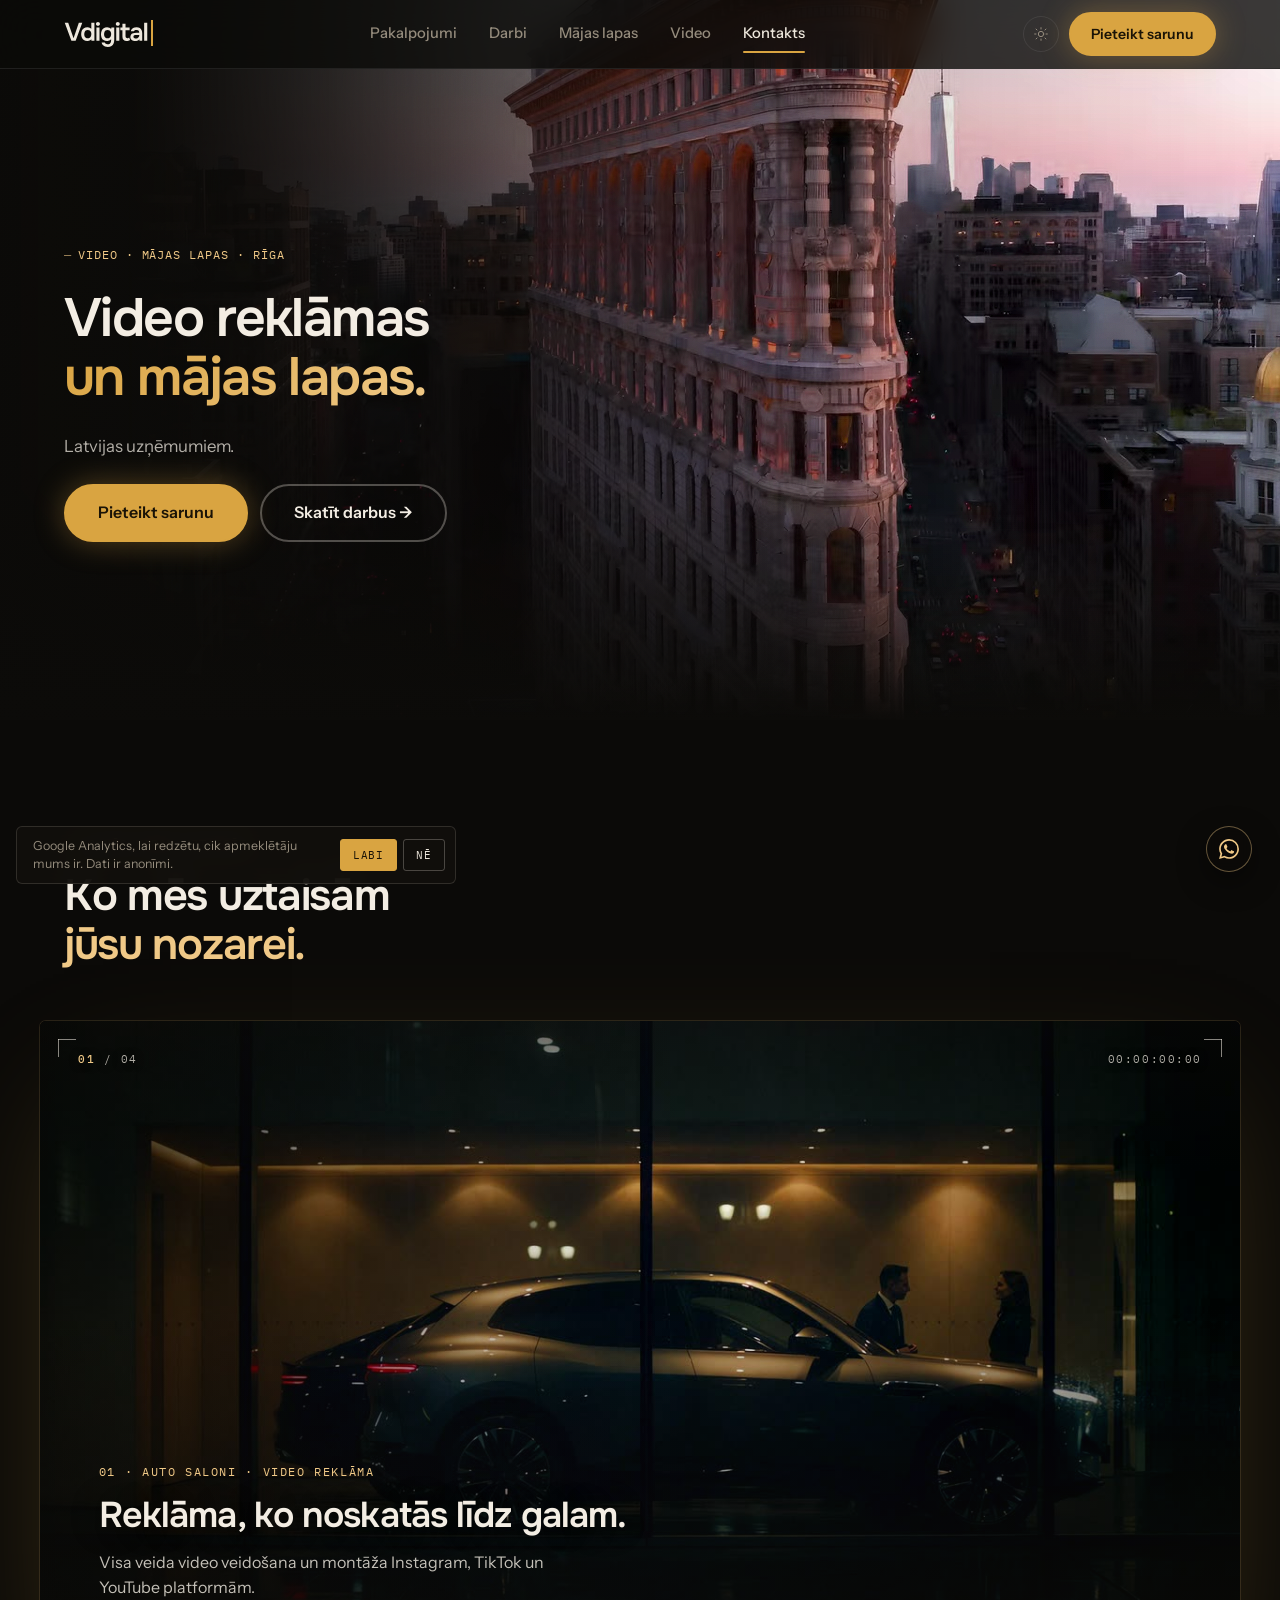
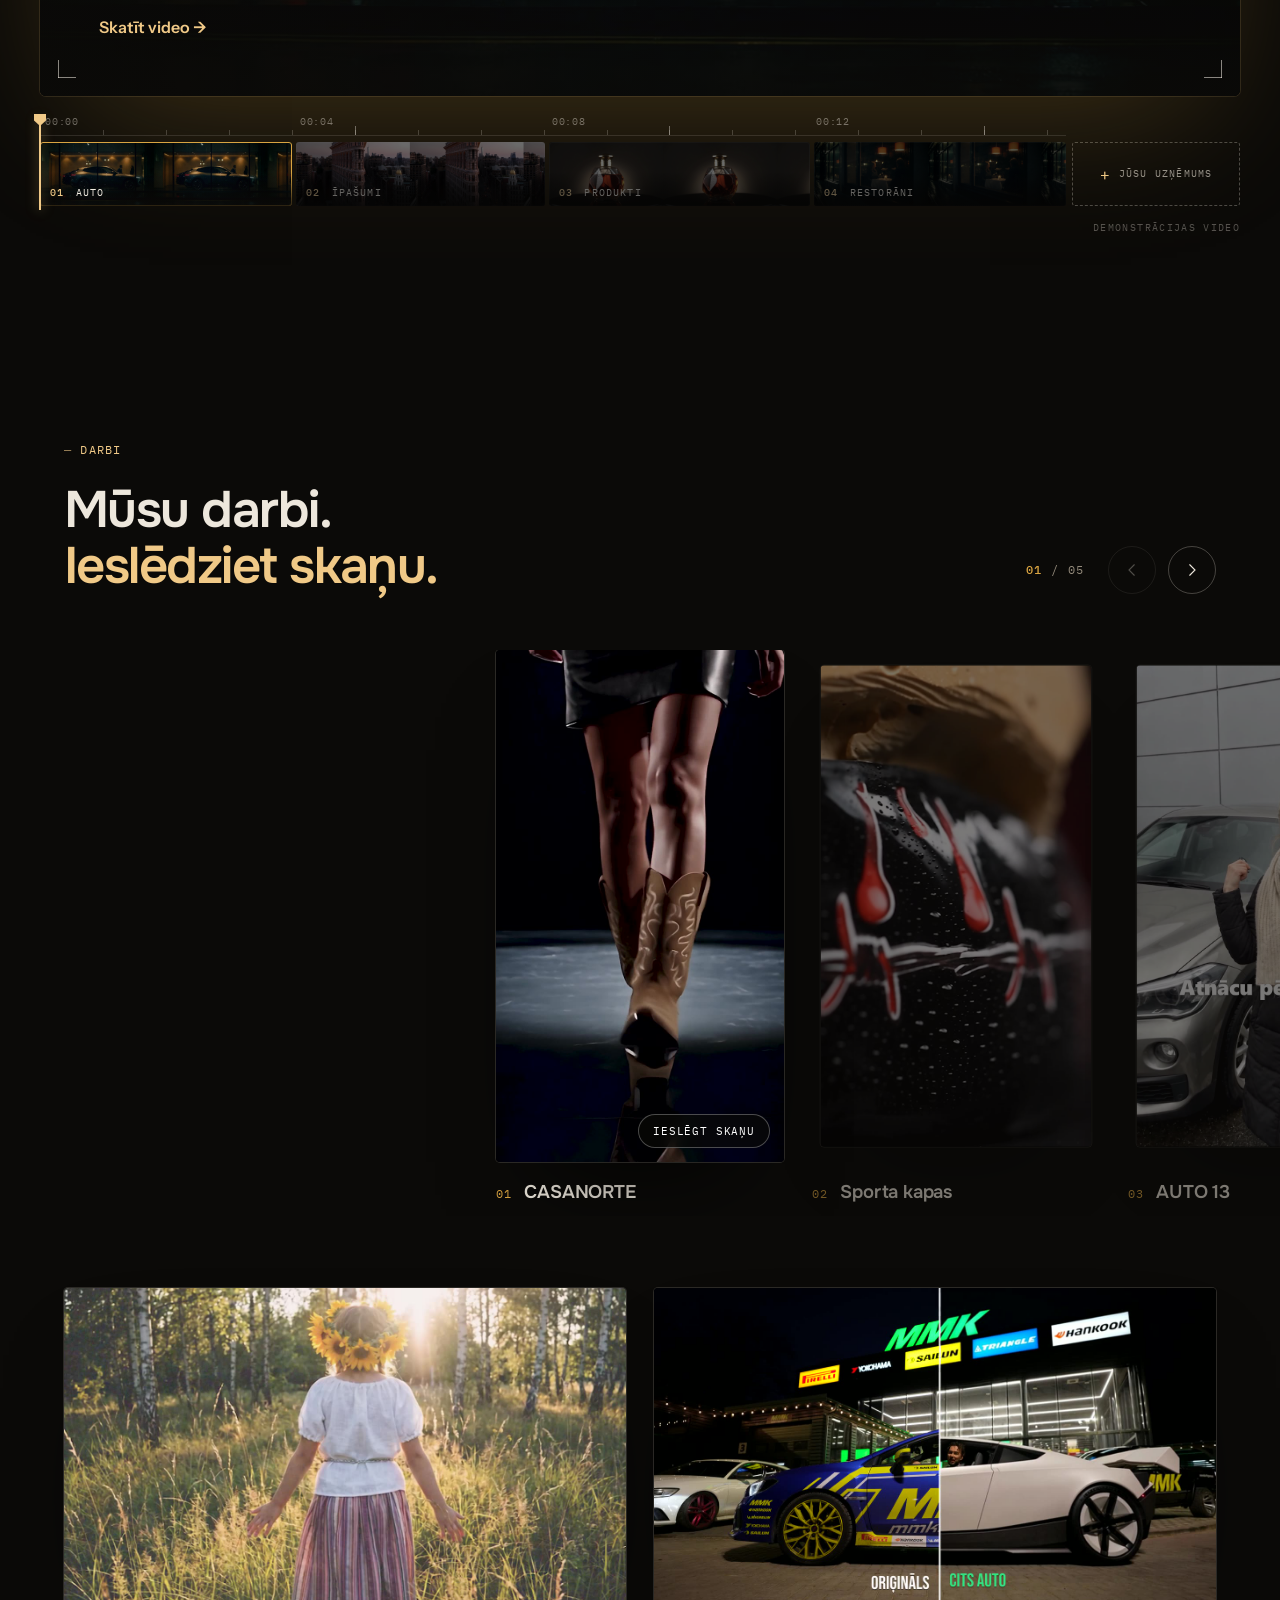
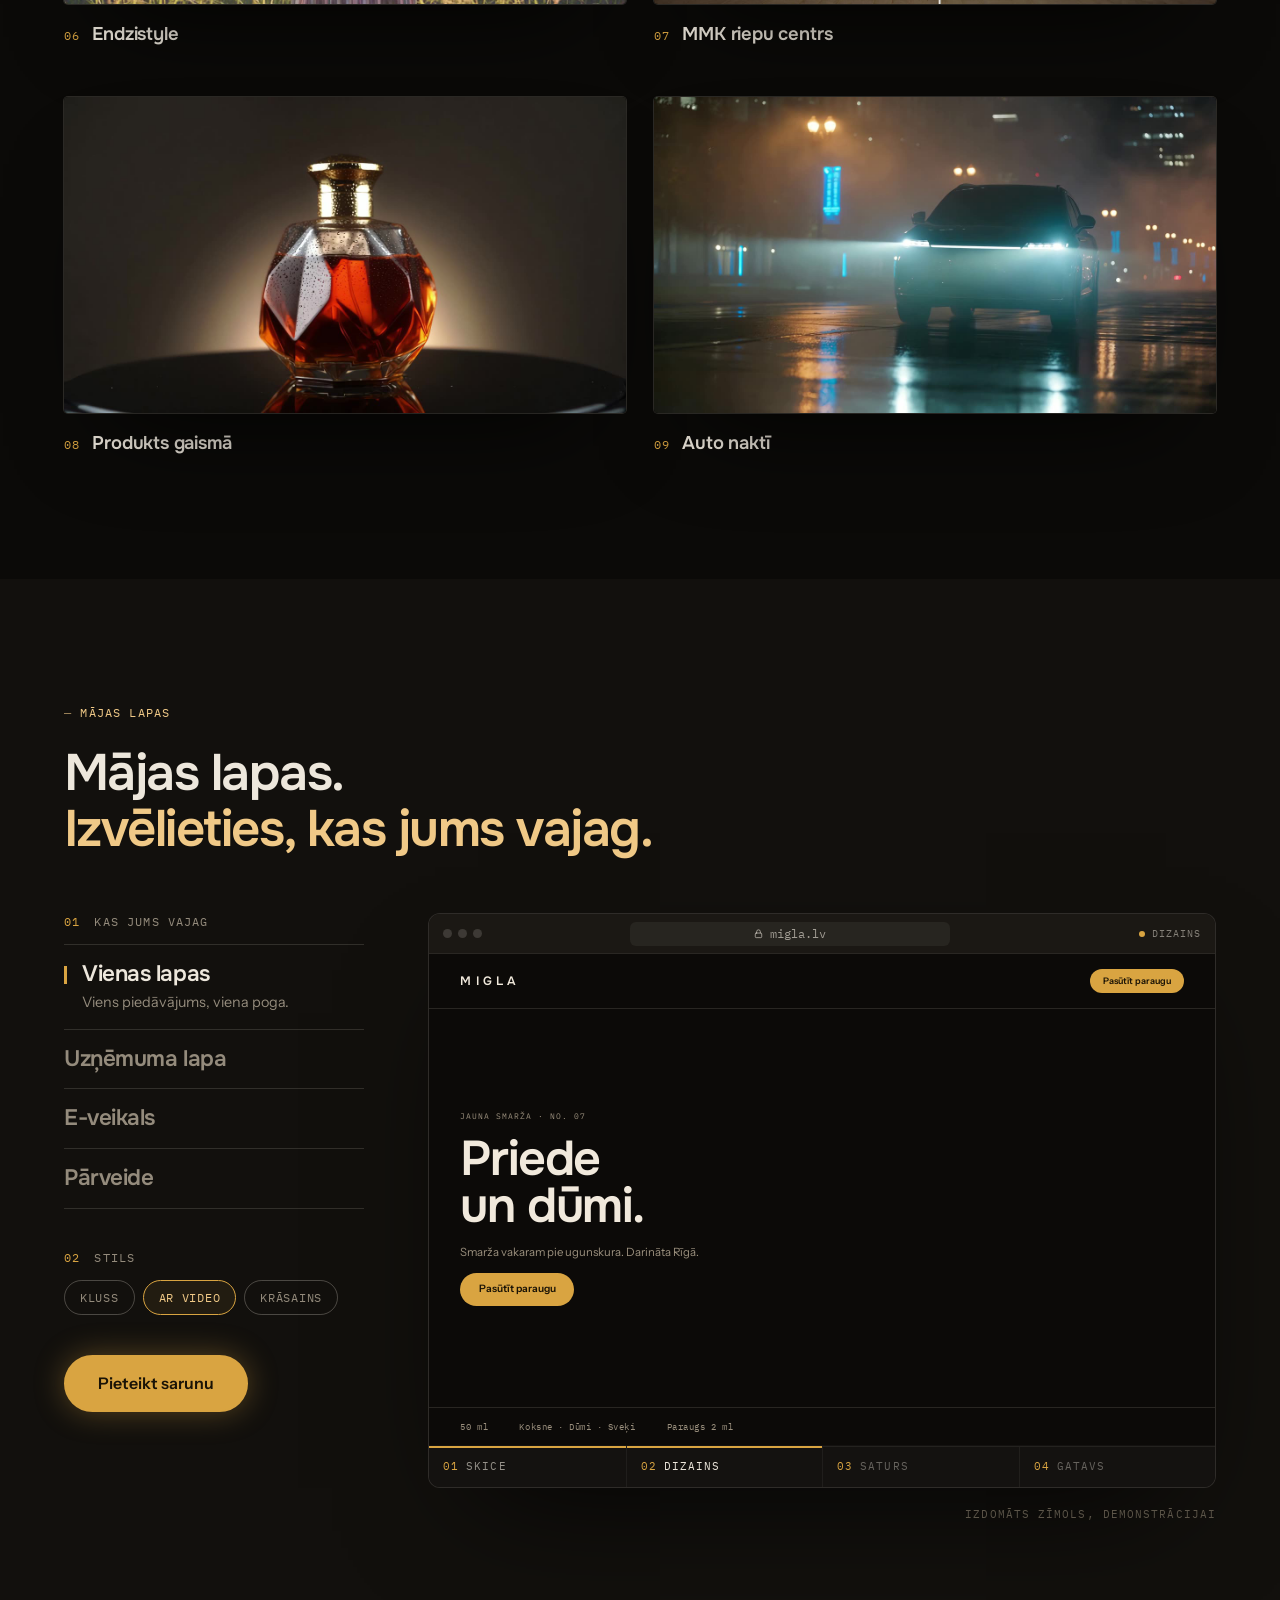
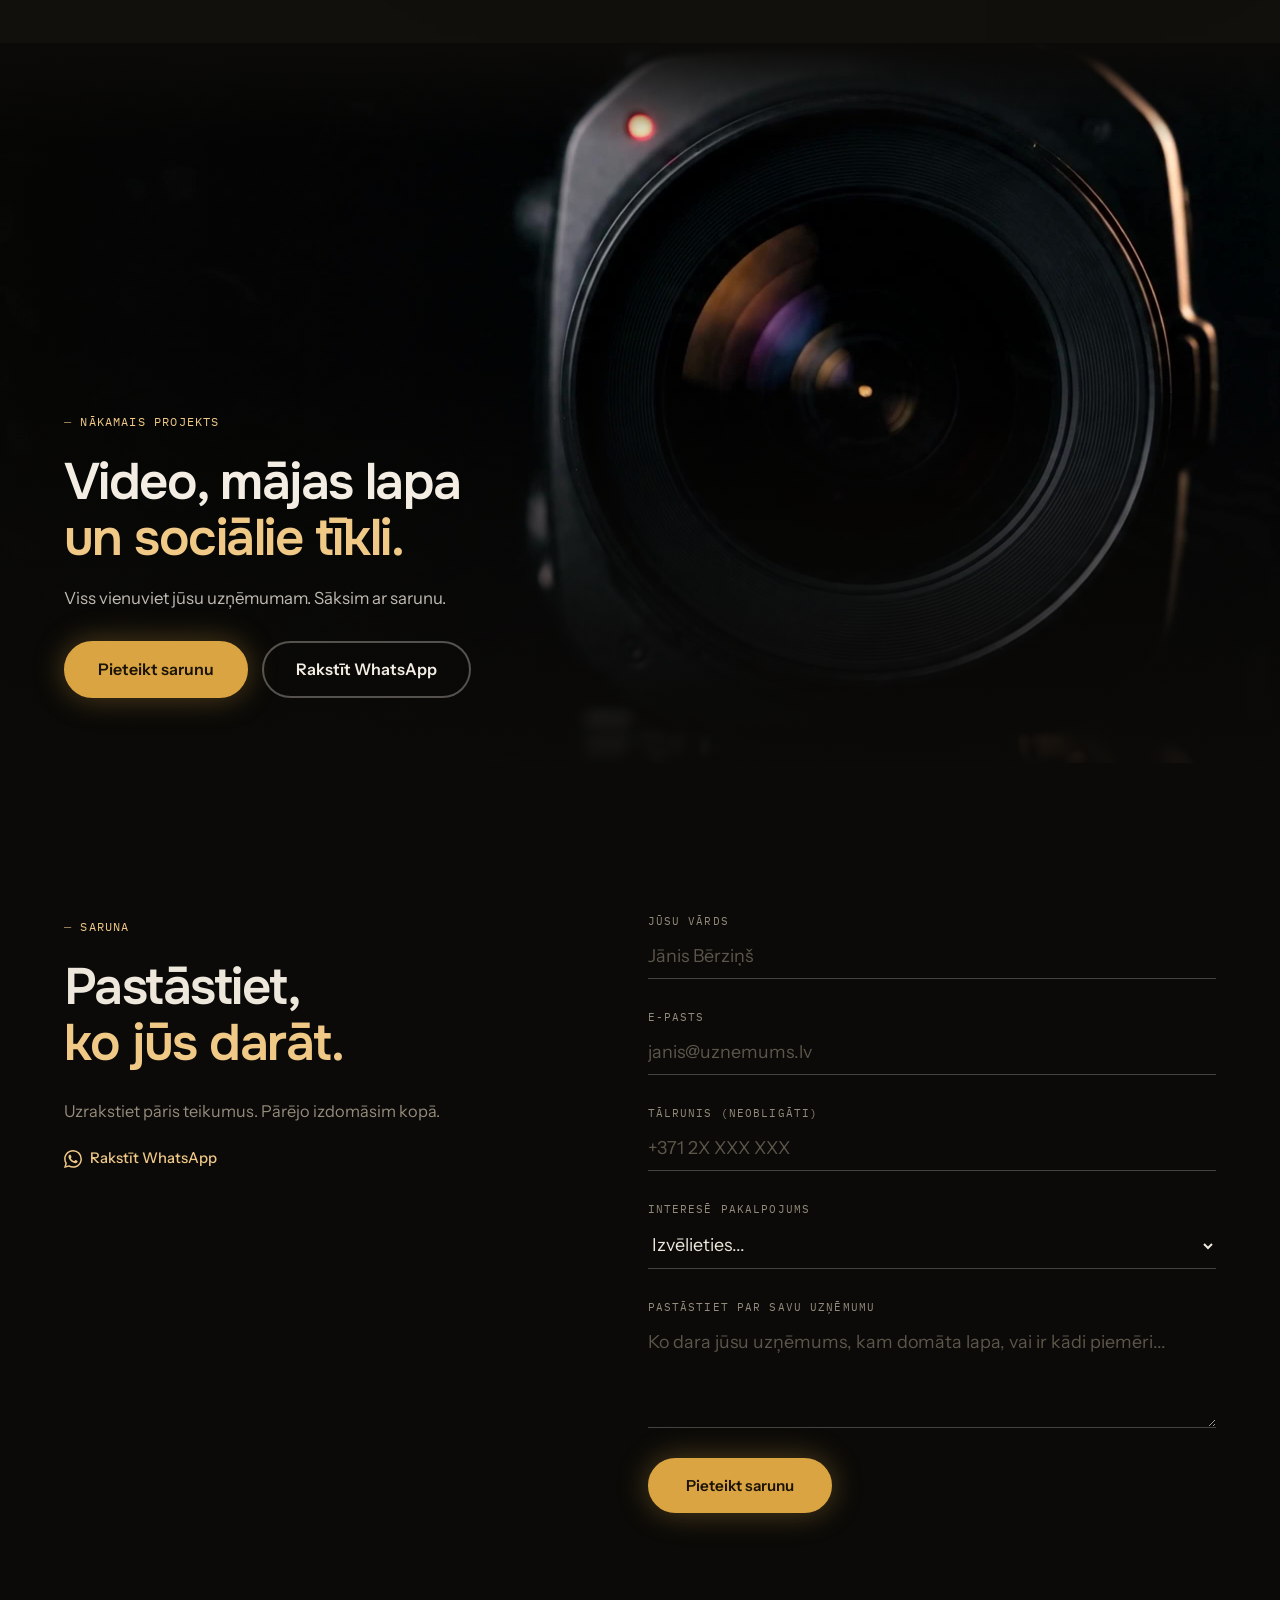
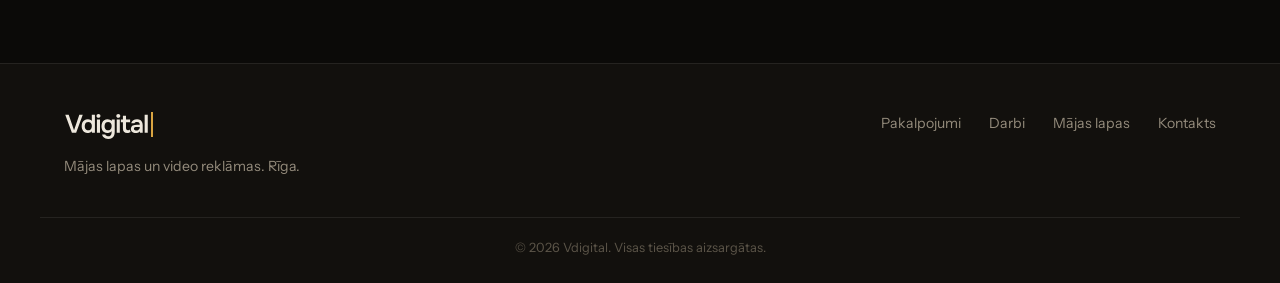
==== commit 12c7bf5d: "Add "Mājas lapas" section: pick a site type and style, watch a demo page build from sketch to live M" ====
--- a/index.html
+++ b/index.html
@@ -27,18 +27,18 @@
   <meta property="og:url"         content="https://vdigital.lv/" />
   <meta property="og:title"       content="Vdigital — Video reklāmas un mājas lapas" />
   <meta property="og:description" content="Video reklāmas Instagram, TikTok un mājas lapai. Latvijas uzņēmumiem." />
-  <meta property="og:image"       content="https://vdigital.lv/og-logo.png" />
+  <meta property="og:image"       content="https://vdigital.lv/og-image-2.png" />
   <meta property="og:image:type"  content="image/png" />
   <meta property="og:image:width"  content="1200" />
   <meta property="og:image:height" content="630" />
-  <meta property="og:image:alt"   content="Vdigital logo" />
+  <meta property="og:image:alt"   content="Vdigital — kadri no video reklāmas" />
   <meta property="og:locale"      content="lv_LV" />
   <meta property="og:site_name"   content="Vdigital" />
 
   <meta name="twitter:card"        content="summary_large_image" />
   <meta name="twitter:title"       content="Vdigital — Video reklāmas un mājas lapas" />
   <meta name="twitter:description" content="Video reklāmas Instagram, TikTok un mājas lapai. Latvijas uzņēmumiem." />
-  <meta name="twitter:image"       content="https://vdigital.lv/og-logo.png" />
+  <meta name="twitter:image"       content="https://vdigital.lv/og-image-2.png" />
 
   <script type="application/ld+json">
   {
@@ -98,7 +98,7 @@
 
   <link rel="preconnect" href="https://fonts.googleapis.com" />
   <link rel="preconnect" href="https://fonts.gstatic.com" crossorigin />
-  <link href="https://fonts.googleapis.com/css2?family=Instrument+Sans:wght@400;500;600;700&family=Onest:wght@600&family=IBM+Plex+Mono:wght@400;500&display=swap" rel="stylesheet" />
+  <link href="https://fonts.googleapis.com/css2?family=Instrument+Sans:wght@400;500;600;700&family=Onest:wght@600&family=Instrument+Serif&family=IBM+Plex+Mono:wght@400;500&display=swap" rel="stylesheet" />
 
   <link rel="stylesheet" href="css/base.css" />
   <link rel="stylesheet" href="css/utilities.css" />
@@ -111,6 +111,7 @@
   <link rel="stylesheet" href="css/brand.css" />
   <link rel="stylesheet" href="css/editorial.css" />
   <link rel="stylesheet" href="css/work.css" />
+  <link rel="stylesheet" href="css/web.css" />
 
   <script>document.documentElement.setAttribute('data-theme', localStorage.getItem('vd-theme') || 'dark');</script>
 </head>
@@ -123,6 +124,7 @@
       <nav class="nav__links">
         <a href="#offers">Pakalpojumi</a>
         <a href="#work">Darbi</a>
+        <a href="#web">Mājas lapas</a>
         <a href="/video">Video</a>
         <a href="#contact">Kontakts</a>
       </nav>
@@ -139,6 +141,7 @@
   <div class="mobile-menu" id="mobileMenu">
     <a href="#offers" class="mobile-menu__link">Pakalpojumi</a>
     <a href="#work" class="mobile-menu__link">Darbi</a>
+    <a href="#web" class="mobile-menu__link">Mājas lapas</a>
     <a href="/video" class="mobile-menu__link">Video</a>
     <a href="#contact" class="mobile-menu__link">Kontakts</a>
     <a href="#contact" class="btn btn--primary">Pieteikt sarunu</a>
@@ -333,6 +336,132 @@
     </div>
   </section>
 
+  <!-- WEB — websites: the visitor picks what they need and a style; a demo page for a made-up brand (MIGLA)
+       builds in the browser frame from sketch to live. Logic in js/web.js, styles in css/web.css -->
+  <section class="ed web" id="web" aria-label="Mājas lapas">
+    <div class="container">
+      <header class="web__head">
+        <span class="ed-label">Mājas lapas</span>
+        <h2 class="ed-title">Mājas lapas.<br/><em>Izvēlieties, kas jums vajag.</em></h2>
+      </header>
+
+      <div class="web__stage">
+        <div class="web__pick">
+          <div class="web__group">
+            <span class="web__q" id="webTypeQ"><b>01</b> Kas jums vajag</span>
+            <div class="web__opts" role="radiogroup" aria-labelledby="webTypeQ">
+              <button type="button" class="web__opt is-on" role="radio" aria-checked="true" data-type="landing"><span class="web__opt-name">Vienas lapas</span><span class="web__opt-desc">Viens piedāvājums, viena poga.</span></button>
+              <button type="button" class="web__opt" role="radio" aria-checked="false" data-type="site"><span class="web__opt-name">Uzņēmuma lapa</span><span class="web__opt-desc">Par jums, pakalpojumi, kontakti.</span></button>
+              <button type="button" class="web__opt" role="radio" aria-checked="false" data-type="shop"><span class="web__opt-name">E-veikals</span><span class="web__opt-desc">Preces, grozs un apmaksa lapā.</span></button>
+              <button type="button" class="web__opt" role="radio" aria-checked="false" data-type="redo"><span class="web__opt-name">Pārveide</span><span class="web__opt-desc">Jūsu esošā lapa jaunā izskatā.</span></button>
+            </div>
+          </div>
+          <div class="web__group">
+            <span class="web__q" id="webStyleQ"><b>02</b> Stils</span>
+            <div class="web__chips" role="radiogroup" aria-labelledby="webStyleQ">
+              <button type="button" class="web__chip" role="radio" aria-checked="false" data-style="calm">Kluss</button>
+              <button type="button" class="web__chip is-on" role="radio" aria-checked="true" data-style="motion">Ar video</button>
+              <button type="button" class="web__chip" role="radio" aria-checked="false" data-style="colour">Krāsains</button>
+            </div>
+          </div>
+        </div>
+
+        <div class="web__browser">
+          <div class="web__bar" aria-hidden="true">
+            <span class="web__dots"><i></i><i></i><i></i></span>
+            <span class="web__url"><svg viewBox="0 0 24 24" width="11" height="11" fill="none" stroke="currentColor" stroke-width="2" stroke-linecap="round"><rect x="5" y="11" width="14" height="10" rx="2"/><path d="M8 11V8a4 4 0 018 0v3"/></svg>migla.lv</span>
+            <span class="web__status" id="webStatus">Tiešsaistē</span>
+          </div>
+          <div class="web__view">
+            <div class="mock" id="webMock" data-type="landing" data-style="motion" data-step="3" aria-hidden="true">
+
+              <!-- 1. one page -->
+              <div class="lay lay--landing">
+                <div class="m-nav" data-wf="Izvēlne"><span class="m-logo t">MIGLA</span><span class="m-btn m-btn--sm">Pasūtīt paraugu</span></div>
+                <div class="m-hero" data-wf="Galvenais kadrs">
+                  <div class="m-hero__copy">
+                    <span class="m-kick t">Jauna smarža · No. 07</span>
+                    <span class="m-h1 t">Priede<br/>un dūmi.</span>
+                    <span class="m-p t">Smarža vakaram pie ugunskura. Darināta Rīgā.</span>
+                    <span class="m-btn js-target">Pasūtīt paraugu</span>
+                  </div>
+                  <div class="m-img m-hero__media"><img src="assets/web/migla-wide.jpg" alt="" loading="lazy" /><video class="m-vid" muted loop playsinline preload="none" data-src="assets/video/ad-bottle-m.mp4"></video></div>
+                </div>
+                <div class="m-facts" data-wf="Fakti"><span class="t">50 ml</span><span class="t">Koksne · Dūmi · Sveķi</span><span class="t">Paraugs 2 ml</span></div>
+              </div>
+
+              <!-- 2. company site -->
+              <div class="lay lay--site">
+                <div class="m-nav" data-wf="Izvēlne"><span class="m-logo t">MIGLA</span><span class="m-links"><span class="t">Smaržas</span><span class="t">Darbnīca</span><span class="t">Par mums</span><span class="t">Kontakti</span></span></div>
+                <div class="m-hero m-hero--site" data-wf="Galvenais kadrs">
+                  <div class="m-hero__copy">
+                    <span class="m-h1 m-h1--sm t">Smaržas,<br/>kas top Rīgā.</span>
+                    <span class="m-p t">Mazas partijas. Dabīgas eļļas.</span>
+                    <span class="m-btn js-target">Apmeklēt darbnīcu</span>
+                  </div>
+                  <div class="m-img m-hero__media"><img src="assets/web/migla-wide.jpg" alt="" loading="lazy" /><video class="m-vid" muted loop playsinline preload="none" data-src="assets/video/ad-bottle-m.mp4"></video></div>
+                </div>
+                <div class="m-cards" data-wf="Sadaļas">
+                  <div class="m-card"><div class="m-img"><img src="assets/web/migla-01.jpg" alt="" loading="lazy" /></div><span class="m-card__t t">Smaržas</span><span class="m-card__s t">Skatīt visas →</span></div>
+                  <div class="m-card"><div class="m-img"><img src="assets/web/migla-cap.jpg" alt="" loading="lazy" /></div><span class="m-card__t t">Darbnīca</span><span class="m-card__s t">Kā tās top →</span></div>
+                  <div class="m-card"><div class="m-img"><img src="assets/web/migla-glass.jpg" alt="" loading="lazy" /></div><span class="m-card__t t">Dāvanas</span><span class="m-card__s t">Komplekti →</span></div>
+                </div>
+              </div>
+
+              <!-- 3. shop -->
+              <div class="lay lay--shop">
+                <div class="m-nav" data-wf="Izvēlne"><span class="m-logo t">MIGLA</span><span class="m-links"><span class="t">Visas</span><span class="t">Svaigās</span><span class="t">Koksnes</span></span><span class="m-cart t">Grozs (<b>0</b>)</span></div>
+                <div class="m-shophead" data-wf="Virsraksts"><span class="m-h2 t">Smaržas</span><span class="m-chips"><span class="t">Visas</span><span class="t">50 ml</span><span class="t">Paraugi</span></span></div>
+                <div class="m-grid" data-wf="Preces">
+                  <div class="m-prod"><div class="m-img"><img src="assets/web/migla-01.jpg" alt="" loading="lazy" /></div><span class="m-prod__no t">No. 01</span><span class="m-prod__name t">Priede un dūmi</span><span class="m-prod__row"><span class="m-prod__meta t">50 ml</span><span class="m-btn m-btn--sm js-target">Grozā</span></span></div>
+                  <div class="m-prod"><div class="m-img"><img src="assets/web/migla-02.jpg" alt="" loading="lazy" /></div><span class="m-prod__no t">No. 02</span><span class="m-prod__name t">Bērzs un medus</span><span class="m-prod__row"><span class="m-prod__meta t">50 ml</span><span class="m-btn m-btn--sm">Grozā</span></span></div>
+                  <div class="m-prod"><div class="m-img"><img src="assets/web/migla-03.jpg" alt="" loading="lazy" /></div><span class="m-prod__no t">No. 03</span><span class="m-prod__name t">Jūra un sāls</span><span class="m-prod__row"><span class="m-prod__meta t">50 ml</span><span class="m-btn m-btn--sm">Grozā</span></span></div>
+                </div>
+                <span class="m-toast">Pievienots grozam</span>
+              </div>
+
+              <!-- 4. redesign: the new page, with the old one over it from the cut line to the right -->
+              <div class="lay lay--redo">
+                <div class="m-nav" data-wf="Izvēlne"><span class="m-logo t">MIGLA</span><span class="m-btn m-btn--sm">Pasūtīt paraugu</span></div>
+                <div class="m-hero" data-wf="Galvenais kadrs">
+                  <div class="m-hero__copy">
+                    <span class="m-kick t">Jauna smarža · No. 07</span>
+                    <span class="m-h1 t">Priede<br/>un dūmi.</span>
+                    <span class="m-p t">Smarža vakaram pie ugunskura. Darināta Rīgā.</span>
+                    <span class="m-btn js-target">Pasūtīt paraugu</span>
+                  </div>
+                  <div class="m-img m-hero__media"><img src="assets/web/migla-wide.jpg" alt="" loading="lazy" /><video class="m-vid" muted loop playsinline preload="none" data-src="assets/video/ad-bottle-m.mp4"></video></div>
+                </div>
+                <div class="m-facts" data-wf="Fakti"><span class="t">50 ml</span><span class="t">Koksne · Dūmi · Sveķi</span><span class="t">Paraugs 2 ml</span></div>
+                <div class="m-old">
+                  <div class="o-top">MIGLA parfimērija</div>
+                  <div class="o-nav"><u>Sākums</u> | <u>Produkcija</u> | <u>Par mums</u> | <u>Galerija</u> | <u>Kontakti</u></div>
+                  <div class="o-marq"><span>*** LAIPNI LŪDZAM MŪSU MĀJAS LAPĀ! *** JAUNUMS: PRIEDE UN DŪMI *** ZVANIET! ***</span></div>
+                  <div class="o-body"><img src="assets/web/migla-old.jpg" alt="" loading="lazy" /><p>Mūsu uzņēmums piedāvā plašu smaržu klāstu par pieejamām cenām. Mēs strādājam kopš 2009. gada. Lai uzzinātu vairāk, zvaniet vai rakstiet mums uz e-pastu!!!<br/><br/><u>Spiediet šeit, lai redzētu produkciju</u></p></div>
+                  <div class="o-count">Apmeklētāji: 004127</div>
+                </div>
+                <span class="m-cut"></span>
+                <span class="m-tag m-tag--new">Pēc</span><span class="m-tag m-tag--old">Pirms</span>
+              </div>
+
+              <svg class="m-cursor" viewBox="0 0 24 24" width="22" height="22"><path d="M5 3l14 8-6 1.6L10 19z" fill="#fff" stroke="#111" stroke-width="1.3" stroke-linejoin="round"/></svg>
+            </div>
+            <input class="web__range" id="webRange" type="range" min="4" max="96" value="50" aria-label="Pirms un pēc: velciet, lai salīdzinātu" />
+          </div>
+          <div class="web__line" role="group" aria-label="Kā top lapa">
+            <button type="button" class="web__step is-done"><b>01</b>Skice</button>
+            <button type="button" class="web__step is-done"><b>02</b>Dizains</button>
+            <button type="button" class="web__step is-done"><b>03</b>Saturs</button>
+            <button type="button" class="web__step is-on"><b>04</b>Gatavs</button>
+          </div>
+        </div>
+
+        <a href="#contact" class="btn btn--primary btn--lg web__cta" id="webCta">Pieteikt sarunu</a>
+      </div>
+      <p class="web__note">Izdomāts zīmols, demonstrācijai</p>
+    </div>
+  </section>
+
   <!-- FINALE — the call to action: lens, laptop, phone = filming, websites, social -->
   <section class="finale" id="yours" aria-label="Pieteikt sarunu">
     <div class="finale__window">
@@ -398,6 +527,7 @@
       <div class="footer__links">
         <a href="#offers">Pakalpojumi</a>
         <a href="#work">Darbi</a>
+        <a href="#web">Mājas lapas</a>
         <a href="#contact">Kontakts</a>
       </div>
     </div>
@@ -431,6 +561,7 @@
   <script src="js/street.js"></script>
   <script src="js/editorial.js"></script>
   <script src="js/work.js"></script>
+  <script src="js/web.js"></script>
   <script src="js/contact.js"></script>
 
   <script>
--- a/css/web.css
+++ b/css/web.css
@@ -0,0 +1,322 @@
+/* =============================================
+   WEB — "Mājas lapas": pick a site type + style, watch a demo page
+   (made-up brand MIGLA) build from sketch to live inside a browser frame.
+   The page inside (.mock) is sized in --u (1cqw), so it scales like a screenshot.
+   ============================================= */
+.web { background: var(--bg-2); }
+.web__head { margin-bottom: 56px; }
+.web__stage {
+  display: grid; grid-template-columns: minmax(0, 300px) minmax(0, 1fr); gap: 0 64px;
+  grid-template-areas: "pick view" "cta view"; grid-template-rows: auto 1fr; align-items: start;
+}
+.web__pick { grid-area: pick; display: flex; flex-direction: column; gap: 40px; }
+.web__browser { grid-area: view; }
+.web__cta { grid-area: cta; justify-self: start; margin-top: 40px; }
+
+/* ── chooser ── */
+.web__q { display: block; margin-bottom: 12px; font-family: var(--font-mono); font-size: 0.72rem; letter-spacing: 0.1em; text-transform: uppercase; color: var(--text-muted); }
+.web__q b { font-weight: 400; color: var(--accent); margin-right: 6px; }
+.web__opts { border-top: 1px solid var(--line); }
+.web__opt {
+  position: relative; display: block; width: 100%; padding: 16px 0; text-align: left; cursor: pointer;
+  background: none; border: 0; border-bottom: 1px solid var(--line); font: inherit; color: var(--text-muted);
+}
+.web__opt-name {
+  display: block; font-family: var(--font-head); font-weight: 600; font-size: 1.4rem; line-height: 1.2; letter-spacing: -0.02em;
+  transition: color 0.3s ease, transform 0.5s var(--ease);
+}
+.web__opt-desc {
+  display: block; max-height: 0; opacity: 0; overflow: hidden; padding-left: 18px; font-size: 0.9rem; line-height: 1.45;
+  transition: max-height 0.45s var(--ease), opacity 0.3s ease, margin 0.45s var(--ease);
+}
+/* the gold caret bar from the logo marks the choice */
+.web__opt::before {
+  content: ''; position: absolute; left: 0; top: 21px; width: 3px; height: 1.15em; background: var(--accent);
+  transform: scaleY(0); transition: transform 0.35s var(--ease);
+}
+.web__opt.is-on::before { transform: none; }
+.web__opt.is-on .web__opt-name { color: var(--text); transform: translateX(18px); }
+.web__opt.is-on .web__opt-desc { max-height: 3em; opacity: 1; margin-top: 4px; }
+.web__opt:hover .web__opt-name { color: var(--text); }
+.web__opt:focus-visible, .web__chip:focus-visible, .web__step:focus-visible { outline: 1px solid var(--accent); outline-offset: 3px; }
+
+.web__chips { display: flex; flex-wrap: wrap; gap: 8px; }
+.web__chip {
+  padding: 9px 15px; border-radius: var(--radius-pill); cursor: pointer; background: none;
+  border: 1px solid var(--line-strong); color: var(--text-muted);
+  font-family: var(--font-mono); font-size: 0.74rem; letter-spacing: 0.06em; text-transform: uppercase;
+  transition: color 0.25s ease, border-color 0.25s ease, background 0.25s ease;
+}
+.web__chip:hover { color: var(--text); }
+.web__chip.is-on { color: var(--accent-2); border-color: var(--accent); background: rgba(217,164,65,0.08); }
+[data-theme="light"] .web__chip.is-on { color: var(--accent); }
+
+.web__note { margin-top: 18px; text-align: right; font-family: var(--font-mono); font-size: 0.68rem; letter-spacing: 0.1em; text-transform: uppercase; color: var(--text-dim); }
+
+/* ── browser frame (stays dark in both themes, like a device) ── */
+.web__browser {
+  --dur: 1300ms;
+  border-radius: 12px; overflow: hidden; background: #141210;
+  border: 1px solid rgba(237,231,220,0.12); box-shadow: 0 50px 120px -50px rgba(0,0,0,0.85);
+}
+.web__bar { display: flex; align-items: center; gap: 14px; height: 40px; padding: 0 14px; background: #1b1814; border-bottom: 1px solid rgba(237,231,220,0.07); }
+.web__dots { display: flex; gap: 6px; flex: none; }
+.web__dots i { width: 9px; height: 9px; border-radius: 50%; background: rgba(237,231,220,0.16); }
+.web__url {
+  flex: 1; max-width: 320px; height: 24px; margin: 0 auto; border-radius: 6px; background: rgba(237,231,220,0.06);
+  display: flex; align-items: center; justify-content: center; gap: 6px;
+  font-family: var(--font-mono); font-size: 0.72rem; color: rgba(237,231,220,0.62);
+}
+.web__status {
+  flex: none; min-width: 104px; display: flex; align-items: center; justify-content: flex-end; gap: 7px;
+  font-family: var(--font-mono); font-size: 0.64rem; letter-spacing: 0.1em; text-transform: uppercase; color: rgba(237,231,220,0.5);
+}
+.web__status::before { content: ''; width: 6px; height: 6px; border-radius: 50%; background: #d9a441; transition: background 0.3s ease, box-shadow 0.3s ease; }
+.web__status.is-live::before { background: #6fd394; box-shadow: 0 0 8px rgba(111,211,148,0.8); }
+
+.web__view { position: relative; aspect-ratio: 16 / 10; overflow: hidden; container: mock / inline-size; }
+.web__range { display: none; position: absolute; inset: 0; z-index: 8; width: 100%; height: 100%; margin: 0; opacity: 0; cursor: ew-resize; }
+.web__view:has(.mock[data-type="redo"]) .web__range { display: block; }
+
+.web__line { display: grid; grid-template-columns: repeat(4, 1fr); background: #141210; border-top: 1px solid rgba(237,231,220,0.07); }
+.web__step {
+  position: relative; padding: 12px 14px 14px; text-align: left; cursor: pointer; background: none; border: 0;
+  border-left: 1px solid rgba(237,231,220,0.06); color: rgba(237,231,220,0.38);
+  font-family: var(--font-mono); font-size: 0.68rem; letter-spacing: 0.1em; text-transform: uppercase;
+  transition: color 0.3s ease;
+}
+.web__step:first-child { border-left: 0; }
+.web__step b { font-weight: 400; color: #d9a441; margin-right: 7px; }
+.web__step::after { content: ''; position: absolute; left: 0; top: -1px; height: 2px; width: 0; background: #d9a441; }
+.web__step.is-done { color: rgba(237,231,220,0.6); }
+.web__step.is-done::after, .web__step.is-on::after { width: 100%; }
+.web__step.is-on { color: #ede7dc; }
+.web__step.is-on.is-run::after { animation: web-fill var(--dur) linear both; }
+.web__step:hover { color: #ede7dc; }
+@keyframes web-fill { from { width: 0; } to { width: 100%; } }
+
+/* ── the demo page ── */
+.mock {
+  --u: 1cqw; --cut: 50;
+  position: absolute; inset: 0; overflow: hidden;
+  background: var(--m-bg); color: var(--m-ink);
+  font-family: var(--font-body); font-size: calc(var(--u) * 1.5); line-height: 1.35;
+  transition: background-color 0.7s var(--ease), color 0.7s var(--ease);
+}
+/* three looks — the same three directions we pitch to shop clients */
+.mock[data-style="calm"] {
+  --m-bg: #f2ece1; --m-ink: #1c1915; --m-mute: #7a705f; --m-acc: #1c1915; --m-on-acc: #f2ece1; --m-card: #e3d9c7;
+  --m-line: rgba(28,25,21,0.14); --m-head: 'Instrument Serif', Georgia, serif; --m-hw: 400; --m-ls: -0.01em; --m-rad: 0;
+}
+.mock[data-style="motion"] {
+  --m-bg: #0c0a08; --m-ink: #f1e9dc; --m-mute: #9a8f7d; --m-acc: #d9a441; --m-on-acc: #1a1306; --m-card: #1a1611;
+  --m-line: rgba(241,233,220,0.12); --m-head: var(--font-head); --m-hw: 600; --m-ls: -0.03em; --m-rad: calc(var(--u) * 3);
+}
+.mock[data-style="colour"] {
+  --m-bg: #c4532d; --m-ink: #fff4e6; --m-mute: rgba(255,244,230,0.78); --m-acc: #fff4e6; --m-on-acc: #c4532d; --m-card: #a8431f;
+  --m-line: rgba(255,244,230,0.28); --m-head: var(--font-head); --m-hw: 600; --m-ls: -0.04em; --m-rad: calc(var(--u) * 3);
+}
+
+.lay { position: absolute; inset: 0; display: none; flex-direction: column; }
+.mock[data-type="landing"] .lay--landing, .mock[data-type="site"] .lay--site,
+.mock[data-type="shop"] .lay--shop, .mock[data-type="redo"] .lay--redo { display: flex; }
+
+.t, .m-btn, .m-img { transition: color 0.6s var(--ease) var(--d, 0s), background-color 0.6s var(--ease) var(--d, 0s), border-color 0.6s var(--ease) var(--d, 0s), border-radius 0.6s var(--ease), transform 0.2s ease, box-shadow 0.3s ease; }
+[data-wf] { position: relative; }
+
+.m-nav { flex: none; display: flex; align-items: center; gap: calc(var(--u) * 3); padding: calc(var(--u) * 1.9) calc(var(--u) * 4); border-bottom: 1px solid var(--m-line); position: relative; z-index: 2; }
+.m-logo { margin-right: auto; font-family: var(--font-head); font-weight: 600; font-size: calc(var(--u) * 1.55); letter-spacing: 0.34em; }
+.m-links { display: flex; gap: calc(var(--u) * 2.4); color: var(--m-mute); font-size: calc(var(--u) * 1.3); }
+.m-cart { font-size: calc(var(--u) * 1.3); }
+.m-cart b { display: inline-block; font-weight: 600; transition: transform 0.3s var(--ease); }
+.m-cart.is-bump b { transform: scale(1.5); color: var(--m-acc); }
+
+.m-btn {
+  display: inline-block; align-self: flex-start; white-space: nowrap;
+  padding: calc(var(--u) * 1.05) calc(var(--u) * 2.2); border: 1px solid transparent; border-radius: var(--m-rad);
+  background: var(--m-acc); color: var(--m-on-acc); font-weight: 600; font-size: calc(var(--u) * 1.3);
+}
+.m-btn--sm { padding: calc(var(--u) * 0.65) calc(var(--u) * 1.5); font-size: calc(var(--u) * 1.15); }
+.m-btn.is-click { transform: scale(0.93); box-shadow: 0 0 0 calc(var(--u) * 0.9) rgba(217,164,65,0.35); }
+
+.m-kick { font-family: var(--font-mono); font-size: calc(var(--u) * 1.05); letter-spacing: 0.12em; text-transform: uppercase; color: var(--m-mute); }
+.m-h1 { font-family: var(--m-head); font-weight: var(--m-hw); letter-spacing: var(--m-ls); font-size: calc(var(--u) * 6.2); line-height: 0.98; }
+.m-h1--sm { font-size: calc(var(--u) * 4.6); }
+.m-h2 { font-family: var(--m-head); font-weight: var(--m-hw); letter-spacing: var(--m-ls); font-size: calc(var(--u) * 3.4); line-height: 1; }
+.m-p { max-width: 30ch; color: var(--m-mute); font-size: calc(var(--u) * 1.45); }
+
+.m-img { position: relative; overflow: hidden; background-color: var(--m-card); }
+.m-img img, .m-img video {
+  position: absolute; inset: 0; width: 100%; height: 100%; object-fit: cover;
+  transition: opacity 0.9s var(--ease) var(--d, 0s), transform 1.4s var(--ease) var(--d, 0s), filter 0.7s ease;
+}
+.m-img video { opacity: 0; }
+.mock[data-style="calm"] .m-img img { filter: saturate(0.55) sepia(0.18) brightness(1.05); }
+/* colour style: each picture takes the colour of its card (colour per scent) */
+.mock[data-style="colour"] .m-img img { mix-blend-mode: luminosity; opacity: 0.92; }
+.mock[data-style="colour"] .m-prod:nth-child(1) .m-img, .mock[data-style="colour"] .m-card:nth-child(1) .m-img { background-color: #9c3b1b; }
+.mock[data-style="colour"] .m-prod:nth-child(2) .m-img, .mock[data-style="colour"] .m-card:nth-child(2) .m-img { background-color: #43704d; }
+.mock[data-style="colour"] .m-prod:nth-child(3) .m-img, .mock[data-style="colour"] .m-card:nth-child(3) .m-img { background-color: #2f5f7c; }
+
+/* hero: split by default (calm, colour) */
+.m-hero { flex: 1; min-height: 0; display: grid; grid-template-columns: 1fr 1fr; }
+.m-hero__copy { position: relative; z-index: 2; display: flex; flex-direction: column; justify-content: center; align-items: flex-start; gap: calc(var(--u) * 1.7); padding: calc(var(--u) * 3) calc(var(--u) * 4); }
+.m-hero__media { min-height: 0; }
+.mock[data-style="calm"] .m-hero__media { margin: calc(var(--u) * 3) calc(var(--u) * 4) calc(var(--u) * 3) 0; }
+/* video style: the film fills the hero, words sit on it */
+.mock[data-style="motion"] .m-hero { grid-template-columns: 1fr; }
+.mock[data-style="motion"] .m-hero > * { grid-area: 1 / 1; }
+.mock[data-style="motion"] .m-hero__copy { max-width: 58%; }
+.mock[data-style="motion"] .m-hero__media img, .mock[data-style="motion"] .m-hero__media video {
+  left: 22%; width: 78%;
+  -webkit-mask-image: linear-gradient(90deg, transparent 0%, #000 30%); mask-image: linear-gradient(90deg, transparent 0%, #000 30%);
+}
+.mock[data-style="motion"] .m-hero__media { background-color: var(--m-bg); }
+
+.m-facts { flex: none; display: flex; gap: calc(var(--u) * 4); padding: calc(var(--u) * 1.6) calc(var(--u) * 4); border-top: 1px solid var(--m-line); font-family: var(--font-mono); font-size: calc(var(--u) * 1.1); letter-spacing: 0.06em; color: var(--m-mute); }
+
+/* company site */
+.m-hero--site { flex: none; height: 46%; grid-template-columns: 1.1fr 1fr; }
+.m-cards { flex: 1; min-height: 0; display: grid; grid-template-columns: repeat(3, 1fr); gap: calc(var(--u) * 1.8); padding: calc(var(--u) * 2.2) calc(var(--u) * 4) calc(var(--u) * 2.6); }
+.m-card { min-height: 0; display: flex; flex-direction: column; align-items: flex-start; gap: calc(var(--u) * 0.7); }
+.m-card .m-img { flex: 1; align-self: stretch; border-radius: calc(var(--m-rad) / 3); }
+.m-card__t { font-family: var(--m-head); font-weight: var(--m-hw); letter-spacing: var(--m-ls); font-size: calc(var(--u) * 1.9); line-height: 1.1; }
+.m-card__s { font-size: calc(var(--u) * 1.1); color: var(--m-mute); }
+
+/* shop */
+.m-shophead { flex: none; display: flex; align-items: flex-end; justify-content: space-between; padding: calc(var(--u) * 2.4) calc(var(--u) * 4) calc(var(--u) * 1.6); }
+.m-chips { display: flex; gap: calc(var(--u) * 0.6); }
+.m-chips .t { padding: calc(var(--u) * 0.4) calc(var(--u) * 1.2); border: 1px solid var(--m-line); border-radius: calc(var(--u) * 3); font-size: calc(var(--u) * 1.05); color: var(--m-mute); }
+.m-grid { flex: 1; min-height: 0; display: grid; grid-template-columns: repeat(3, 1fr); gap: calc(var(--u) * 2.2); padding: 0 calc(var(--u) * 4) calc(var(--u) * 2.6); }
+.m-prod { min-height: 0; display: flex; flex-direction: column; align-items: flex-start; gap: calc(var(--u) * 0.55); }
+.m-prod .m-img { flex: 1; align-self: stretch; border-radius: calc(var(--m-rad) / 3); }
+.m-prod__no { font-family: var(--font-mono); font-size: calc(var(--u) * 1); letter-spacing: 0.1em; color: var(--m-mute); margin-top: calc(var(--u) * 0.5); }
+.m-prod__name { font-family: var(--m-head); font-weight: var(--m-hw); letter-spacing: var(--m-ls); font-size: calc(var(--u) * 1.75); line-height: 1.1; }
+.m-prod__row { align-self: stretch; display: flex; align-items: center; justify-content: space-between; }
+.m-prod__meta { font-size: calc(var(--u) * 1.1); color: var(--m-mute); }
+.m-toast {
+  position: absolute; left: 50%; top: calc(var(--u) * 7.8); z-index: 5; margin-left: calc(var(--u) * -8); width: calc(var(--u) * 16); text-align: center;
+  padding: calc(var(--u) * 1) calc(var(--u) * 1.7); background: var(--m-ink); color: var(--m-bg); font-size: calc(var(--u) * 1.2); font-weight: 600;
+  opacity: 0; transform: translateY(calc(var(--u) * -1)); transition: opacity 0.3s ease, transform 0.4s var(--ease); pointer-events: none;
+}
+.m-toast.is-show { opacity: 1; transform: none; }
+
+/* redesign: the new page on the left, the old one over it from the cut line (--cut %) to the right */
+.m-old {
+  position: absolute; inset: 0; z-index: 3; overflow: hidden; background: #fdfdf6; color: #111;
+  font-family: 'Times New Roman', Times, serif; font-size: calc(var(--u) * 1.45);
+  clip-path: inset(0 0 0 calc(var(--cut) * 1%));
+}
+.o-top { padding: calc(var(--u) * 1.6) calc(var(--u) * 3); background: linear-gradient(#3a6fd8, #1d3f99); color: #ffef5a; font-weight: 700; font-size: calc(var(--u) * 3.4); text-shadow: 2px 2px 0 #000; text-align: right; }
+.o-nav { text-align: right; padding: calc(var(--u) * 0.8) calc(var(--u) * 3); background: #dfe6f7; color: #1a33c7; border-bottom: 2px solid #1d3f99; }
+.o-marq { overflow: hidden; white-space: nowrap; padding: calc(var(--u) * 0.7) 0; background: #e8212a; color: #fff; font-weight: 700; }
+.o-marq span { display: inline-block; padding-left: 100%; animation: o-marq 14s linear infinite; }
+@keyframes o-marq { to { transform: translateX(-100%); } }
+.o-body { display: flex; gap: calc(var(--u) * 2.4); padding: calc(var(--u) * 2.4) calc(var(--u) * 3) calc(var(--u) * 2.4) 50%; }
+.o-body img { flex: none; width: calc(var(--u) * 16); height: calc(var(--u) * 16); border: 3px ridge #999; image-rendering: pixelated; }
+.o-body p { max-width: 46ch; }
+.o-body u { color: #1a33c7; }
+.o-count { position: absolute; right: calc(var(--u) * 3); bottom: calc(var(--u) * 6); padding: 2px 6px; background: #000; color: #3f3; font-family: 'Courier New', monospace; font-size: calc(var(--u) * 1.1); }
+.m-cut { position: absolute; top: 0; bottom: 0; left: calc(var(--cut) * 1%); z-index: 4; width: 2px; margin-left: -1px; background: #f0c987; pointer-events: none; }
+.m-cut::after {
+  content: '‹ ›'; position: absolute; top: 50%; left: 50%; transform: translate(-50%, -50%);
+  width: calc(var(--u) * 4.4); height: calc(var(--u) * 4.4); border-radius: 50%; background: #f0c987; color: #1a1306;
+  display: flex; align-items: center; justify-content: center; font-size: calc(var(--u) * 1.5); font-weight: 700; letter-spacing: 0.05em;
+  box-shadow: 0 6px 20px rgba(0,0,0,0.35);
+}
+.m-tag { position: absolute; bottom: calc(var(--u) * 2); z-index: 5; padding: calc(var(--u) * 0.5) calc(var(--u) * 1.1); background: rgba(11,10,8,0.78); color: #f0c987; font-family: var(--font-mono); font-size: calc(var(--u) * 1); letter-spacing: 0.12em; text-transform: uppercase; pointer-events: none; }
+.m-tag--new { left: calc(var(--u) * 2); bottom: auto; top: calc(var(--u) * 7.6); }
+.m-tag--old { right: calc(var(--u) * 2); bottom: auto; top: calc(var(--u) * 7.6); }
+
+/* demo cursor */
+.m-cursor { position: absolute; left: 0; top: 0; z-index: 7; width: calc(var(--u) * 2.6); height: auto; opacity: 0; pointer-events: none; filter: drop-shadow(0 2px 4px rgba(0,0,0,0.4)); }
+.m-cursor.is-on { opacity: 1; }
+
+/* ── build steps ── 0 sketch · 1 design · 2 content · 3 live */
+.mock[data-step="0"] {
+  --m-bg: #15130f; --m-line: rgba(237,231,220,0.16);
+  background-image: repeating-linear-gradient(90deg, rgba(217,164,65,0.07) 0 1px, transparent 1px calc(100% / 12));
+}
+.mock[data-step="0"] .t {
+  color: transparent; background-color: rgba(237,231,220,0.11); border-color: transparent; border-radius: calc(var(--u) * 0.3);
+  -webkit-box-decoration-break: clone; box-decoration-break: clone;
+}
+.mock[data-step="0"] .m-btn { color: transparent; background-color: transparent; border: 1px dashed rgba(217,164,65,0.7); }
+.mock[data-step="0"] .m-img {
+  background-color: transparent; outline: 1px dashed rgba(237,231,220,0.24); outline-offset: -1px;
+  background-image:
+    linear-gradient(to top right, transparent calc(50% - 0.5px), rgba(237,231,220,0.14) 50%, transparent calc(50% + 0.5px)),
+    linear-gradient(to bottom right, transparent calc(50% - 0.5px), rgba(237,231,220,0.14) 50%, transparent calc(50% + 0.5px));
+}
+.mock[data-step="0"] .m-nav, .mock[data-step="0"] .m-facts { border-style: dashed; }
+.mock[data-step="0"] .m-hero__media img, .mock[data-step="0"] .m-hero__media video { -webkit-mask-image: none; mask-image: none; }
+[data-wf]::after {
+  content: attr(data-wf); position: absolute; top: calc(var(--u) * 0.5); right: calc(var(--u) * 0.8); z-index: 3;
+  font-family: var(--font-mono); font-size: calc(var(--u) * 0.85); letter-spacing: 0.12em; text-transform: uppercase; color: #d9a441;
+  opacity: 0; transition: opacity 0.4s ease; pointer-events: none;
+}
+.mock[data-step="0"] [data-wf]::after { opacity: 0.85; }
+.mock[data-step="0"] .m-old, .mock[data-step="0"] .m-tag { opacity: 0.25; }
+/* pictures come in at step 2, the film at step 3 */
+.mock[data-step="0"] .m-img img, .mock[data-step="1"] .m-img img { opacity: 0; transform: scale(1.06); }
+.mock[data-step="3"][data-style="motion"] .m-img video.is-ready { opacity: 1; }
+
+/* ── tablet / phone ── */
+@media (max-width: 1024px) {
+  .web__stage { grid-template-columns: minmax(0, 250px) minmax(0, 1fr); gap: 0 40px; }
+  .web__opt-name { font-size: 1.2rem; }
+}
+@media (max-width: 900px) {
+  .web__head { margin-bottom: 32px; }
+  .web__stage { grid-template-columns: minmax(0, 1fr); grid-template-areas: "pick" "view" "cta"; gap: 0; }
+  .web__pick { gap: 20px; margin-bottom: 24px; }
+  .web__opts { display: grid; grid-template-columns: 1fr 1fr; gap: 8px; border: 0; }
+  .web__opt { padding: 12px 14px; border: 1px solid var(--line); border-radius: 8px; }
+  .web__opt::before { display: none; }
+  .web__opt-name { font-size: 1.02rem; }
+  .web__opt.is-on { border-color: var(--accent); background: rgba(217,164,65,0.06); }
+  .web__opt.is-on .web__opt-name { transform: none; }
+  .web__opt-desc { display: none; }
+  .web__cta { margin-top: 24px; }
+  .web__note { text-align: left; }
+}
+@media (max-width: 640px) {
+  .web__view { aspect-ratio: 4 / 5; }
+  .web__bar { gap: 10px; padding: 0 10px; }
+  .web__status { min-width: 0; }
+  .web__step { padding: 10px 8px 12px; font-size: 0.6rem; letter-spacing: 0.06em; }
+  .web__step b { display: block; margin: 0 0 2px; }
+}
+/* the demo page's own phone layout, when its frame is narrow */
+@container mock (max-width: 560px) {
+  .mock { --u: 2.3cqw; }
+  .m-links { display: none; }
+  .m-hero, .mock[data-style="motion"] .m-hero { grid-template-columns: 1fr; grid-template-rows: 1fr auto; }
+  .m-hero__media { order: -1; }
+  .m-hero__copy { padding: calc(var(--u) * 2) calc(var(--u) * 3) calc(var(--u) * 2.6); gap: calc(var(--u) * 1.2); }
+  .m-h1 { font-size: calc(var(--u) * 5); }
+  .m-h1--sm { font-size: calc(var(--u) * 3.9); }
+  .mock[data-style="calm"] .m-hero__media { margin: calc(var(--u) * 2) calc(var(--u) * 3) 0; }
+  .mock[data-style="motion"] .m-hero > * { grid-area: 1 / 1 / 3 / 2; }
+  .mock[data-style="motion"] .m-hero__copy { align-self: end; max-width: none; }
+  .mock[data-style="motion"] .m-hero__media img, .mock[data-style="motion"] .m-hero__media video {
+    left: 0; width: 100%; height: 75%;
+    -webkit-mask-image: linear-gradient(0deg, transparent 0%, #000 45%); mask-image: linear-gradient(0deg, transparent 0%, #000 45%);
+  }
+  .m-facts { gap: calc(var(--u) * 2.4); padding: calc(var(--u) * 1.4) calc(var(--u) * 3); }
+  .m-facts .t:nth-child(3) { display: none; }
+  .m-nav { padding: calc(var(--u) * 1.6) calc(var(--u) * 3); }
+  .m-hero--site { height: 62%; }
+  .m-cards, .m-grid { grid-template-columns: 1fr 1fr; padding-left: calc(var(--u) * 3); padding-right: calc(var(--u) * 3); }
+  .m-card:nth-child(3), .m-prod:nth-child(3), .m-chips { display: none; }
+  .m-shophead { padding: calc(var(--u) * 2) calc(var(--u) * 3) calc(var(--u) * 1.4); }
+  .o-top { font-size: calc(var(--u) * 2.6); padding: calc(var(--u) * 1.4) calc(var(--u) * 2); }
+  .o-nav { padding: calc(var(--u) * 0.8) calc(var(--u) * 2); font-size: calc(var(--u) * 1.2); }
+  .o-body { flex-direction: column; padding: calc(var(--u) * 2) calc(var(--u) * 2) calc(var(--u) * 2) 48%; }
+  .o-body p { font-size: calc(var(--u) * 1.2); }
+  .o-body img { width: calc(var(--u) * 14); height: calc(var(--u) * 14); }
+}
+@media (prefers-reduced-motion: reduce) {
+  .o-marq span { animation: none; padding-left: 0; }
+  .t, .m-btn, .m-img, .m-img img { transition: none; }
+}
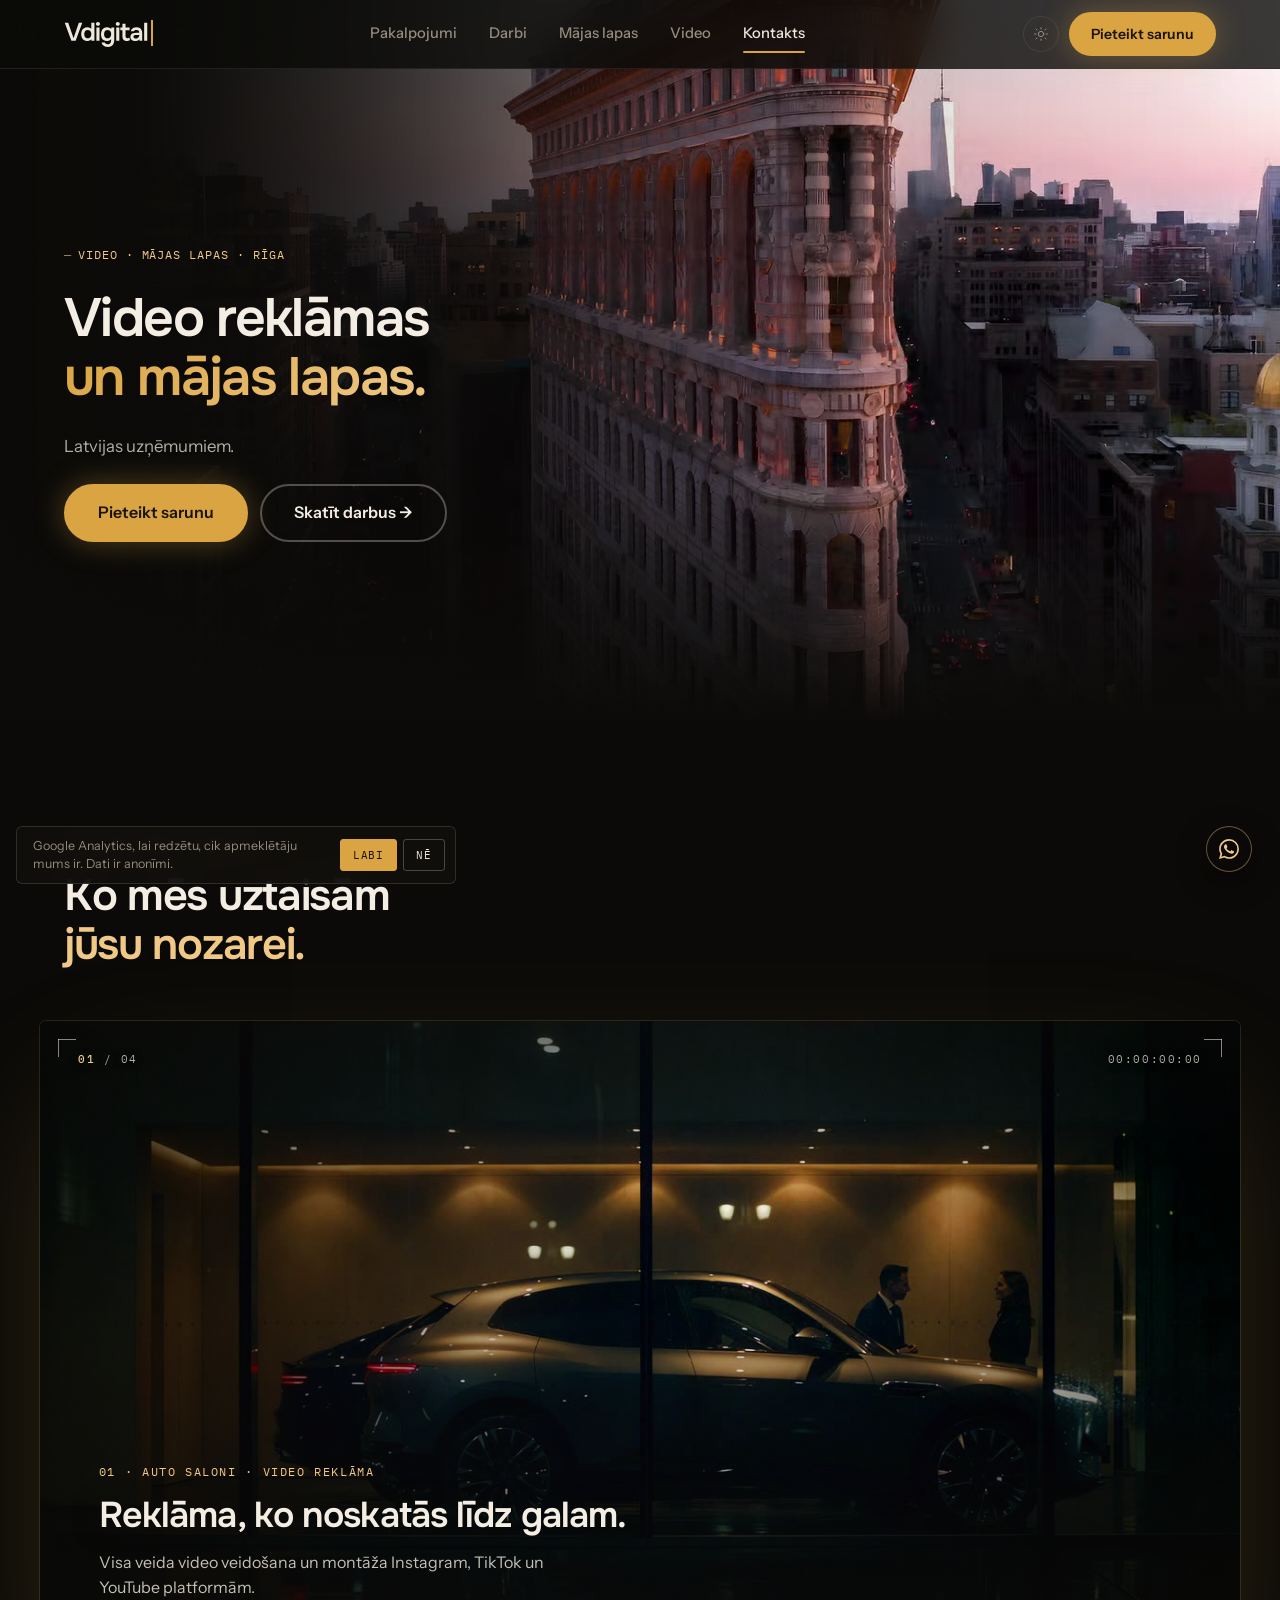
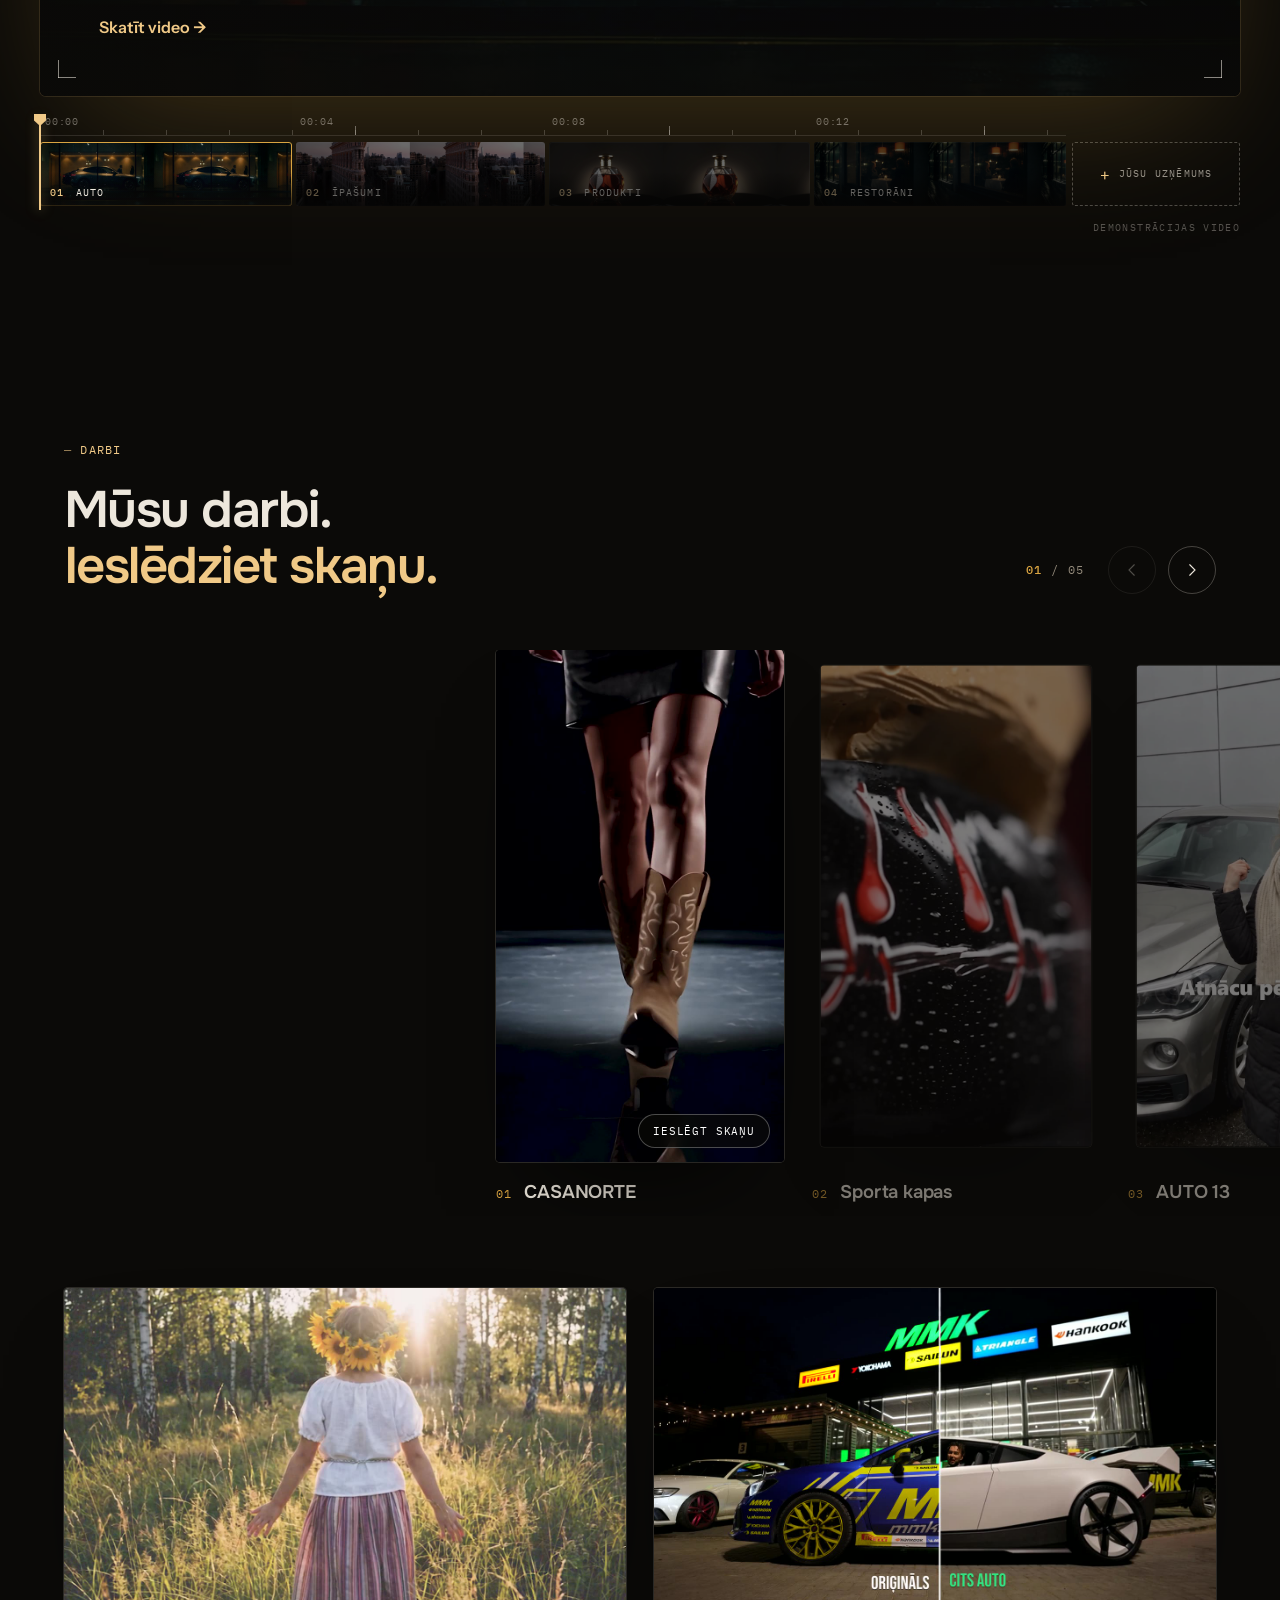
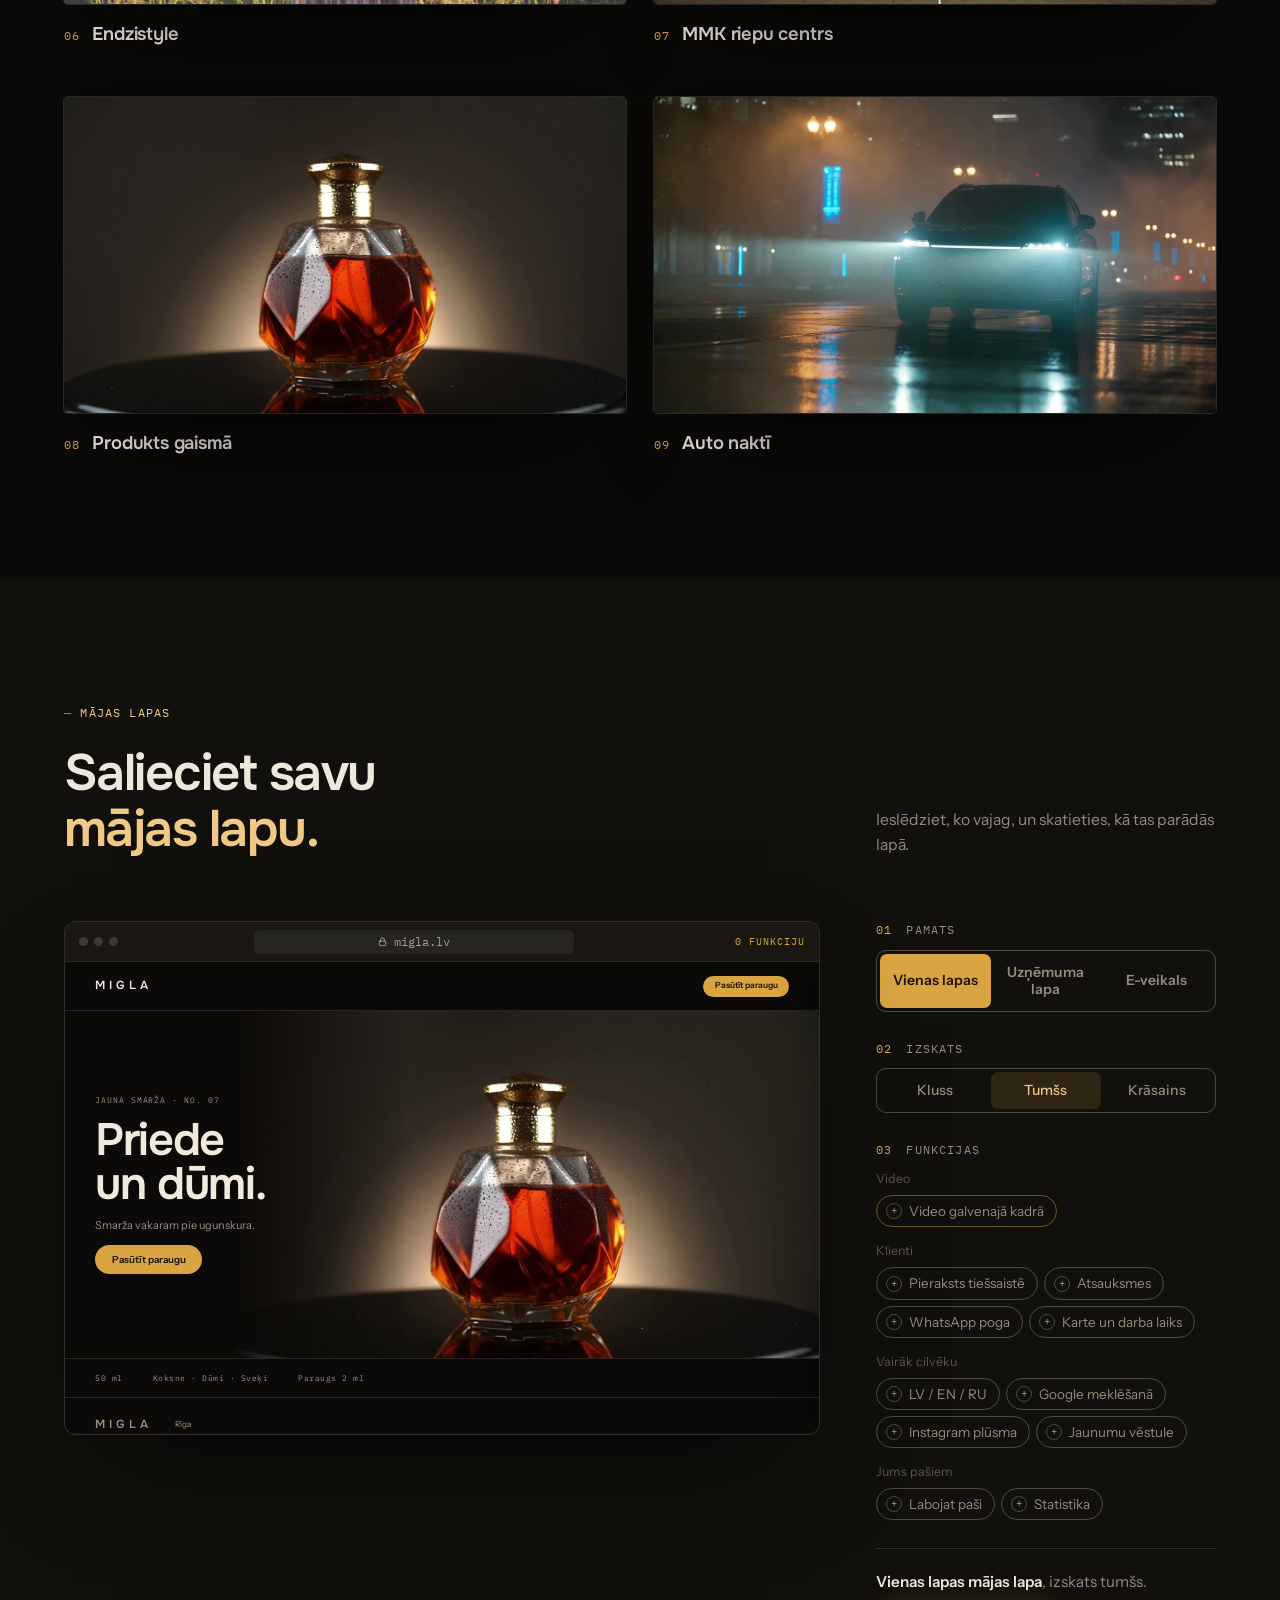
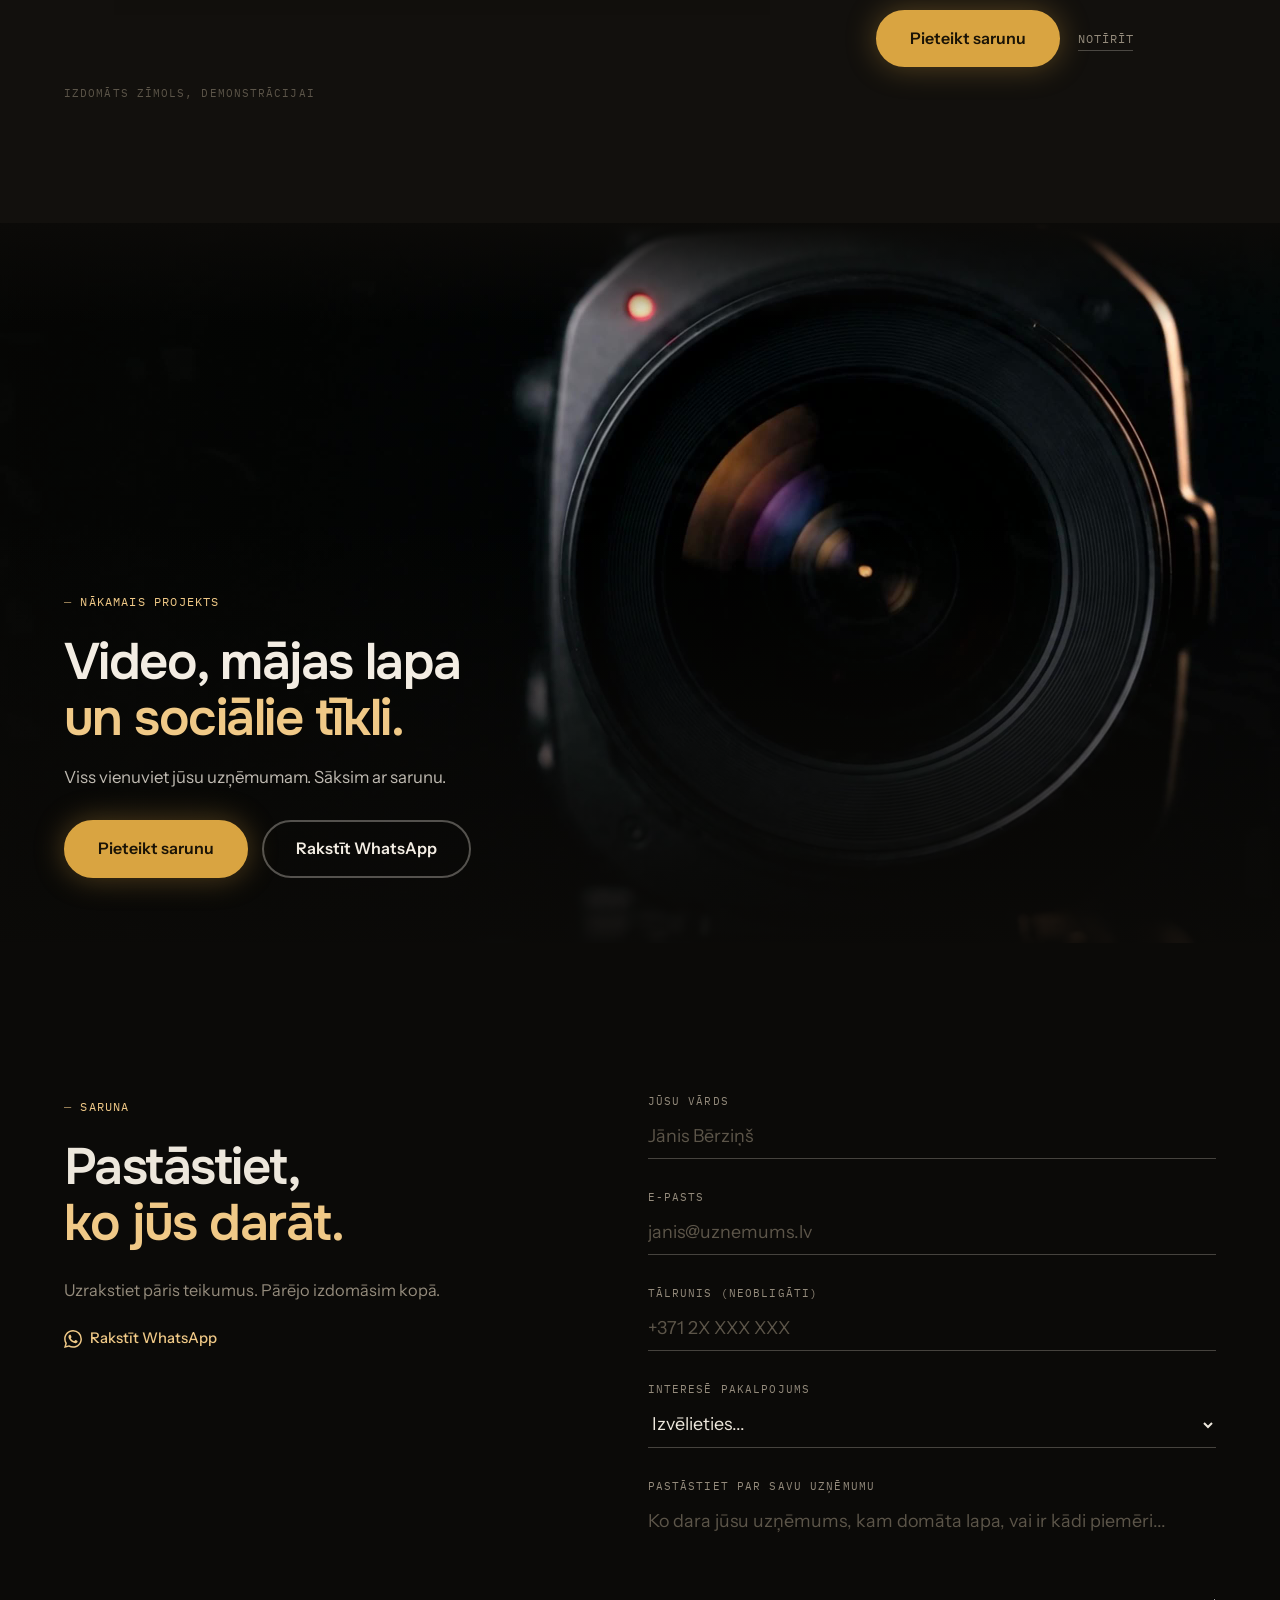
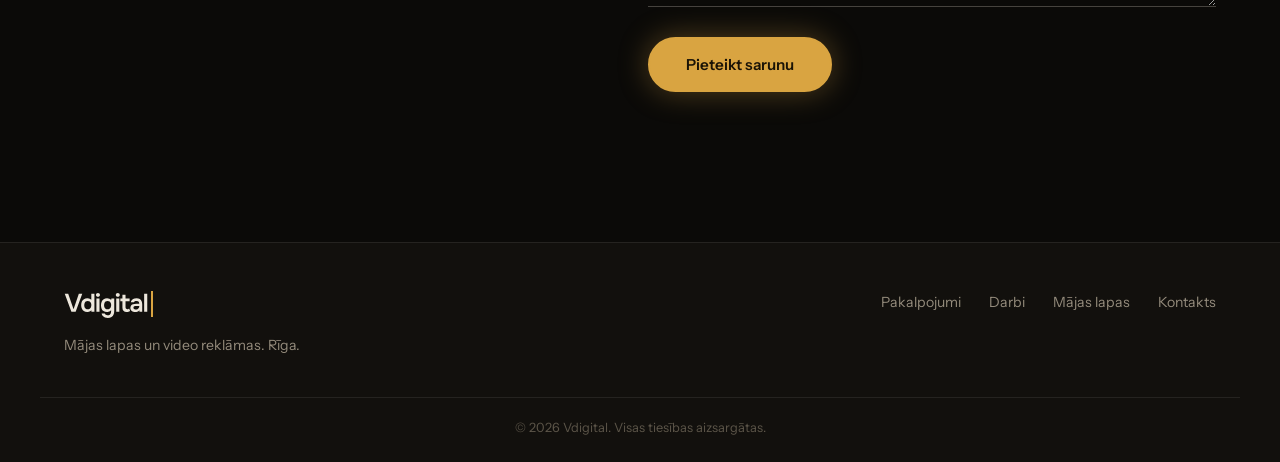
==== commit 5329109d: "Turn "Mājas lapas" into a site configurator Base (one page / company site / shop), look (calm / dark" ====
--- a/index.html
+++ b/index.html
@@ -336,127 +336,189 @@
     </div>
   </section>
 
-  <!-- WEB — websites: the visitor picks what they need and a style; a demo page for a made-up brand (MIGLA)
-       builds in the browser frame from sketch to live. Logic in js/web.js, styles in css/web.css -->
+  <!-- WEB — website configurator: pick a base (one page / company site / shop), a look, and switch features on.
+       Each feature appears live in a demo page for a made-up brand (MIGLA). The choice goes into the contact form.
+       Logic in js/web.js, styles in css/web.css -->
   <section class="ed web" id="web" aria-label="Mājas lapas">
     <div class="container">
-      <header class="web__head">
-        <span class="ed-label">Mājas lapas</span>
-        <h2 class="ed-title">Mājas lapas.<br/><em>Izvēlieties, kas jums vajag.</em></h2>
+      <header class="ed-head ed-head--split web__head">
+        <div>
+          <span class="ed-label">Mājas lapas</span>
+          <h2 class="ed-title">Salieciet savu<br/><em>mājas lapu.</em></h2>
+        </div>
+        <p class="ed-head__aside">Ieslēdziet, ko vajag, un skatieties, kā tas parādās lapā.</p>
       </header>
 
       <div class="web__stage">
-        <div class="web__pick">
-          <div class="web__group">
-            <span class="web__q" id="webTypeQ"><b>01</b> Kas jums vajag</span>
-            <div class="web__opts" role="radiogroup" aria-labelledby="webTypeQ">
-              <button type="button" class="web__opt is-on" role="radio" aria-checked="true" data-type="landing"><span class="web__opt-name">Vienas lapas</span><span class="web__opt-desc">Viens piedāvājums, viena poga.</span></button>
-              <button type="button" class="web__opt" role="radio" aria-checked="false" data-type="site"><span class="web__opt-name">Uzņēmuma lapa</span><span class="web__opt-desc">Par jums, pakalpojumi, kontakti.</span></button>
-              <button type="button" class="web__opt" role="radio" aria-checked="false" data-type="shop"><span class="web__opt-name">E-veikals</span><span class="web__opt-desc">Preces, grozs un apmaksa lapā.</span></button>
-              <button type="button" class="web__opt" role="radio" aria-checked="false" data-type="redo"><span class="web__opt-name">Pārveide</span><span class="web__opt-desc">Jūsu esošā lapa jaunā izskatā.</span></button>
-            </div>
-          </div>
-          <div class="web__group">
-            <span class="web__q" id="webStyleQ"><b>02</b> Stils</span>
-            <div class="web__chips" role="radiogroup" aria-labelledby="webStyleQ">
-              <button type="button" class="web__chip" role="radio" aria-checked="false" data-style="calm">Kluss</button>
-              <button type="button" class="web__chip is-on" role="radio" aria-checked="true" data-style="motion">Ar video</button>
-              <button type="button" class="web__chip" role="radio" aria-checked="false" data-style="colour">Krāsains</button>
-            </div>
-          </div>
-        </div>
-
         <div class="web__browser">
           <div class="web__bar" aria-hidden="true">
             <span class="web__dots"><i></i><i></i><i></i></span>
             <span class="web__url"><svg viewBox="0 0 24 24" width="11" height="11" fill="none" stroke="currentColor" stroke-width="2" stroke-linecap="round"><rect x="5" y="11" width="14" height="10" rx="2"/><path d="M8 11V8a4 4 0 018 0v3"/></svg>migla.lv</span>
-            <span class="web__status" id="webStatus">Tiešsaistē</span>
+            <span class="web__count" id="webCount">0 funkcijas</span>
           </div>
-          <div class="web__view">
-            <div class="mock" id="webMock" data-type="landing" data-style="motion" data-step="3" aria-hidden="true">
-
-              <!-- 1. one page -->
-              <div class="lay lay--landing">
-                <div class="m-nav" data-wf="Izvēlne"><span class="m-logo t">MIGLA</span><span class="m-btn m-btn--sm">Pasūtīt paraugu</span></div>
-                <div class="m-hero" data-wf="Galvenais kadrs">
-                  <div class="m-hero__copy">
-                    <span class="m-kick t">Jauna smarža · No. 07</span>
-                    <span class="m-h1 t">Priede<br/>un dūmi.</span>
-                    <span class="m-p t">Smarža vakaram pie ugunskura. Darināta Rīgā.</span>
-                    <span class="m-btn js-target">Pasūtīt paraugu</span>
-                  </div>
-                  <div class="m-img m-hero__media"><img src="assets/web/migla-wide.jpg" alt="" loading="lazy" /><video class="m-vid" muted loop playsinline preload="none" data-src="assets/video/ad-bottle-m.mp4"></video></div>
+          <div class="web__view" id="webView" data-base="landing" data-look="dark" aria-hidden="true">
+            <div class="mock" id="webMock">
+              <!-- admin bar (feature: admin) -->
+              <div class="m-admin fx" data-f="admin"><b>MIGLA</b><span>Rediģēšanas režīms</span><span class="m-admin__save">Saglabāt</span></div>
+
+              <nav class="m-nav">
+                <span class="m-logo">MIGLA</span>
+                <span class="m-links" data-base="site"><span>Smaržas</span><span>Darbnīca</span><span>Par mums</span><span>Kontakti</span></span>
+                <span class="m-links" data-base="shop"><span>Visas</span><span>Svaigās</span><span>Koksnes</span><span>Dāvanas</span></span>
+                <span class="m-lang fx" data-f="lang"><b>LV</b><span>EN</span><span>RU</span></span>
+                <span class="m-acct fx" data-f="acct"><svg viewBox="0 0 24 24" fill="none" stroke="currentColor" stroke-width="1.6"><circle cx="12" cy="8" r="4"/><path d="M4 21c1.5-4 4.5-6 8-6s6.5 2 8 6"/></svg>Konts</span>
+                <span class="m-cart" data-base="shop">Grozs (<b>0</b>)</span>
+                <span class="m-btn m-btn--sm" data-base="landing site">Pasūtīt paraugu</span>
+              </nav>
+
+              <header class="m-hero">
+                <div class="m-hero__copy">
+                  <span class="m-kick" data-edit>Jauna smarža · No. 07</span>
+                  <span class="m-h1" data-edit><span data-base="landing">Priede<br/>un dūmi.</span><span data-base="site">Smaržas,<br/>kas top Rīgā.</span><span data-base="shop">Smaržas<br/>no Rīgas.</span></span>
+                  <span class="m-p" data-edit><span data-base="landing">Smarža vakaram pie ugunskura.</span><span data-base="site">Mazas partijas. Dabīgas eļļas.</span><span data-base="shop">19 smaržas. Paraugs katrai.</span></span>
+                  <span class="m-stars fx" data-f="reviews">★★★★★ <b>4,9</b> Google atsauksmes</span>
+                  <span class="m-btn js-hit" data-base="landing">Pasūtīt paraugu</span>
+                  <span class="m-btn js-hit" data-base="site">Apmeklēt darbnīcu</span>
+                  <span class="m-btn js-hit" data-base="shop">Skatīt smaržas</span>
                 </div>
-                <div class="m-facts" data-wf="Fakti"><span class="t">50 ml</span><span class="t">Koksne · Dūmi · Sveķi</span><span class="t">Paraugs 2 ml</span></div>
-              </div>
-
-              <!-- 2. company site -->
-              <div class="lay lay--site">
-                <div class="m-nav" data-wf="Izvēlne"><span class="m-logo t">MIGLA</span><span class="m-links"><span class="t">Smaržas</span><span class="t">Darbnīca</span><span class="t">Par mums</span><span class="t">Kontakti</span></span></div>
-                <div class="m-hero m-hero--site" data-wf="Galvenais kadrs">
-                  <div class="m-hero__copy">
-                    <span class="m-h1 m-h1--sm t">Smaržas,<br/>kas top Rīgā.</span>
-                    <span class="m-p t">Mazas partijas. Dabīgas eļļas.</span>
-                    <span class="m-btn js-target">Apmeklēt darbnīcu</span>
-                  </div>
-                  <div class="m-img m-hero__media"><img src="assets/web/migla-wide.jpg" alt="" loading="lazy" /><video class="m-vid" muted loop playsinline preload="none" data-src="assets/video/ad-bottle-m.mp4"></video></div>
+                <div class="m-img m-hero__media">
+                  <img src="assets/web/migla-wide.jpg" alt="" loading="lazy" />
+                  <video class="m-vid fx" data-f="video" muted loop playsinline preload="none" data-src="assets/video/ad-bottle-m.mp4"></video>
                 </div>
-                <div class="m-cards" data-wf="Sadaļas">
-                  <div class="m-card"><div class="m-img"><img src="assets/web/migla-01.jpg" alt="" loading="lazy" /></div><span class="m-card__t t">Smaržas</span><span class="m-card__s t">Skatīt visas →</span></div>
-                  <div class="m-card"><div class="m-img"><img src="assets/web/migla-cap.jpg" alt="" loading="lazy" /></div><span class="m-card__t t">Darbnīca</span><span class="m-card__s t">Kā tās top →</span></div>
-                  <div class="m-card"><div class="m-img"><img src="assets/web/migla-glass.jpg" alt="" loading="lazy" /></div><span class="m-card__t t">Dāvanas</span><span class="m-card__s t">Komplekti →</span></div>
+              </header>
+
+              <!-- shop: products -->
+              <section class="m-sec" data-base="shop">
+                <div class="m-sec__head"><span class="m-h2">Smaržas</span><span class="m-chips"><span>Visas</span><span>50 ml</span><span>Paraugi</span></span></div>
+                <div class="m-grid">
+                  <div class="m-prod"><div class="m-img"><img src="assets/web/migla-01.jpg" alt="" loading="lazy" /><video class="m-vid fx" data-f="pvideo" muted loop playsinline preload="none" data-src="assets/video/ad-bottle-m.mp4"></video></div><span class="m-prod__no">No. 01</span><span class="m-prod__name" data-edit>Priede un dūmi</span><span class="m-prod__row"><span class="m-prod__meta" data-edit>50 ml</span><span class="m-btn m-btn--sm js-add">Grozā</span></span></div>
+                  <div class="m-prod"><div class="m-img"><img src="assets/web/migla-02.jpg" alt="" loading="lazy" /></div><span class="m-prod__no">No. 02</span><span class="m-prod__name">Bērzs un medus</span><span class="m-prod__row"><span class="m-prod__meta">50 ml</span><span class="m-btn m-btn--sm">Grozā</span></span></div>
+                  <div class="m-prod"><div class="m-img"><img src="assets/web/migla-03.jpg" alt="" loading="lazy" /></div><span class="m-prod__no">No. 03</span><span class="m-prod__name">Jūra un sāls</span><span class="m-prod__row"><span class="m-prod__meta">50 ml</span><span class="m-btn m-btn--sm">Grozā</span></span></div>
+                  <div class="m-prod m-gift fx" data-f="gift"><div class="m-img m-gift__card"><span class="m-logo">MIGLA</span><span>Dāvanu karte</span></div><span class="m-prod__no">Dāvanai</span><span class="m-prod__name">Dāvanu karte</span><span class="m-prod__row"><span class="m-prod__meta">Jebkurai summai</span><span class="m-btn m-btn--sm">Izvēlēties</span></span></div>
                 </div>
-              </div>
-
-              <!-- 3. shop -->
-              <div class="lay lay--shop">
-                <div class="m-nav" data-wf="Izvēlne"><span class="m-logo t">MIGLA</span><span class="m-links"><span class="t">Visas</span><span class="t">Svaigās</span><span class="t">Koksnes</span></span><span class="m-cart t">Grozs (<b>0</b>)</span></div>
-                <div class="m-shophead" data-wf="Virsraksts"><span class="m-h2 t">Smaržas</span><span class="m-chips"><span class="t">Visas</span><span class="t">50 ml</span><span class="t">Paraugi</span></span></div>
-                <div class="m-grid" data-wf="Preces">
-                  <div class="m-prod"><div class="m-img"><img src="assets/web/migla-01.jpg" alt="" loading="lazy" /></div><span class="m-prod__no t">No. 01</span><span class="m-prod__name t">Priede un dūmi</span><span class="m-prod__row"><span class="m-prod__meta t">50 ml</span><span class="m-btn m-btn--sm js-target">Grozā</span></span></div>
-                  <div class="m-prod"><div class="m-img"><img src="assets/web/migla-02.jpg" alt="" loading="lazy" /></div><span class="m-prod__no t">No. 02</span><span class="m-prod__name t">Bērzs un medus</span><span class="m-prod__row"><span class="m-prod__meta t">50 ml</span><span class="m-btn m-btn--sm">Grozā</span></span></div>
-                  <div class="m-prod"><div class="m-img"><img src="assets/web/migla-03.jpg" alt="" loading="lazy" /></div><span class="m-prod__no t">No. 03</span><span class="m-prod__name t">Jūra un sāls</span><span class="m-prod__row"><span class="m-prod__meta t">50 ml</span><span class="m-btn m-btn--sm">Grozā</span></span></div>
+              </section>
+
+              <!-- company site: sections -->
+              <section class="m-sec" data-base="site">
+                <div class="m-cards">
+                  <div class="m-card"><div class="m-img"><img src="assets/web/migla-01.jpg" alt="" loading="lazy" /></div><span class="m-card__t">Smaržas</span><span class="m-card__s">Skatīt visas →</span></div>
+                  <div class="m-card"><div class="m-img"><img src="assets/web/migla-cap.jpg" alt="" loading="lazy" /></div><span class="m-card__t">Darbnīca</span><span class="m-card__s">Kā tās top →</span></div>
+                  <div class="m-card"><div class="m-img"><img src="assets/web/migla-glass.jpg" alt="" loading="lazy" /></div><span class="m-card__t">Par mums</span><span class="m-card__s">Mūsu stāsts →</span></div>
                 </div>
-                <span class="m-toast">Pievienots grozam</span>
-              </div>
-
-              <!-- 4. redesign: the new page, with the old one over it from the cut line to the right -->
-              <div class="lay lay--redo">
-                <div class="m-nav" data-wf="Izvēlne"><span class="m-logo t">MIGLA</span><span class="m-btn m-btn--sm">Pasūtīt paraugu</span></div>
-                <div class="m-hero" data-wf="Galvenais kadrs">
-                  <div class="m-hero__copy">
-                    <span class="m-kick t">Jauna smarža · No. 07</span>
-                    <span class="m-h1 t">Priede<br/>un dūmi.</span>
-                    <span class="m-p t">Smarža vakaram pie ugunskura. Darināta Rīgā.</span>
-                    <span class="m-btn js-target">Pasūtīt paraugu</span>
-                  </div>
-                  <div class="m-img m-hero__media"><img src="assets/web/migla-wide.jpg" alt="" loading="lazy" /><video class="m-vid" muted loop playsinline preload="none" data-src="assets/video/ad-bottle-m.mp4"></video></div>
-                </div>
-                <div class="m-facts" data-wf="Fakti"><span class="t">50 ml</span><span class="t">Koksne · Dūmi · Sveķi</span><span class="t">Paraugs 2 ml</span></div>
-                <div class="m-old">
-                  <div class="o-top">MIGLA parfimērija</div>
-                  <div class="o-nav"><u>Sākums</u> | <u>Produkcija</u> | <u>Par mums</u> | <u>Galerija</u> | <u>Kontakti</u></div>
-                  <div class="o-marq"><span>*** LAIPNI LŪDZAM MŪSU MĀJAS LAPĀ! *** JAUNUMS: PRIEDE UN DŪMI *** ZVANIET! ***</span></div>
-                  <div class="o-body"><img src="assets/web/migla-old.jpg" alt="" loading="lazy" /><p>Mūsu uzņēmums piedāvā plašu smaržu klāstu par pieejamām cenām. Mēs strādājam kopš 2009. gada. Lai uzzinātu vairāk, zvaniet vai rakstiet mums uz e-pastu!!!<br/><br/><u>Spiediet šeit, lai redzētu produkciju</u></p></div>
-                  <div class="o-count">Apmeklētāji: 004127</div>
-                </div>
-                <span class="m-cut"></span>
-                <span class="m-tag m-tag--new">Pēc</span><span class="m-tag m-tag--old">Pirms</span>
-              </div>
-
-              <svg class="m-cursor" viewBox="0 0 24 24" width="22" height="22"><path d="M5 3l14 8-6 1.6L10 19z" fill="#fff" stroke="#111" stroke-width="1.3" stroke-linejoin="round"/></svg>
-            </div>
-            <input class="web__range" id="webRange" type="range" min="4" max="96" value="50" aria-label="Pirms un pēc: velciet, lai salīdzinātu" />
+              </section>
+
+              <!-- one page: facts -->
+              <section class="m-facts" data-base="landing"><span>50 ml</span><span>Koksne · Dūmi · Sveķi</span><span>Paraugs 2 ml</span></section>
+
+              <!-- booking -->
+              <section class="m-sec m-book fx" data-f="book">
+                <div class="m-sec__head"><span class="m-h2">Pierakstīties darbnīcā</span></div>
+                <div class="m-days"><span>P<b>30</b></span><span>O<b>1</b></span><span class="is-on">T<b>2</b></span><span>C<b>3</b></span><span>Pk<b>4</b></span><span>S<b>5</b></span></div>
+                <div class="m-slots"><span>11:00</span><span>13:30</span><span class="is-on">15:00</span><span>17:30</span><span class="m-btn m-btn--sm">Rezervēt</span></div>
+              </section>
+
+              <!-- reviews -->
+              <section class="m-sec m-quotes fx" data-f="reviews">
+                <blockquote><span class="m-stars">★★★★★</span>“Labākā dāvana, ko esmu pasniegusi.”<cite>Līga</cite></blockquote>
+                <blockquote><span class="m-stars">★★★★★</span>“Smaržo kā vasara laukos.”<cite>Mārtiņš</cite></blockquote>
+                <blockquote><span class="m-stars">★★★★★</span>“Paraugs atnāca nākamajā dienā.”<cite>Anna</cite></blockquote>
+              </section>
+
+              <!-- instagram -->
+              <section class="m-sec m-insta fx" data-f="insta">
+                <div class="m-sec__head"><span class="m-h2">@migla.lv</span><span class="m-kick">Instagram</span></div>
+                <div class="m-insta__row"><i class="m-img"><img src="assets/web/migla-cap.jpg" alt="" loading="lazy" /></i><i class="m-img"><img src="assets/web/migla-02.jpg" alt="" loading="lazy" /></i><i class="m-img"><img src="assets/web/migla-glass.jpg" alt="" loading="lazy" /></i><i class="m-img"><img src="assets/web/migla-03.jpg" alt="" loading="lazy" /></i><i class="m-img"><img src="assets/web/migla-01.jpg" alt="" loading="lazy" /></i></div>
+              </section>
+
+              <!-- map + hours -->
+              <section class="m-sec m-map fx" data-f="map">
+                <div class="m-map__art"><i class="m-pin"></i></div>
+                <div class="m-map__info"><span class="m-h2">Darbnīca</span><span>Rīga, Vecrīga</span><span class="m-open">Atvērts šodien līdz 19:00</span><span class="m-kick">P–Pk 10–19 · S 11–16</span></div>
+              </section>
+
+              <!-- newsletter -->
+              <section class="m-news fx" data-f="news"><span class="m-h2">Jaunas smaržas vispirms jums.</span><span class="m-news__form"><span>jusu@epasts.lv</span><span class="m-btn m-btn--sm">Pieteikties</span></span></section>
+
+              <footer class="m-foot"><span class="m-logo">MIGLA</span><span>Rīga</span><span class="m-paylogos fx" data-f="pay"><i>VISA</i><i>Mastercard</i><i>Apple Pay</i><i>G Pay</i></span></footer>
+            </div>
+
+            <!-- overlays on the browser window -->
+            <span class="m-wa fx" data-f="wa"><svg viewBox="0 0 24 24" fill="currentColor"><path d="M12 2a10 10 0 00-8.6 15.1L2 22l5-1.3A10 10 0 1012 2zm5.3 14.2c-.2.6-1.3 1.2-1.8 1.3-.5 0-1 .2-3.3-.7-2.8-1.1-4.5-4-4.7-4.2-.1-.2-1.1-1.5-1.1-2.8s.7-2 1-2.3c.2-.3.5-.3.7-.3h.5c.2 0 .4 0 .6.5l.8 2c.1.2.1.4 0 .5l-.3.5-.4.4c-.1.2-.3.3-.1.6.2.3.8 1.3 1.7 2.1 1.2 1 2.1 1.3 2.4 1.5.3.1.5.1.6-.1l.9-1c.2-.3.4-.2.6-.1l1.9.9c.3.1.5.2.5.3.1.2.1.6-.1 1.2z"/></svg></span>
+
+            <div class="m-checkout" id="webCheckout">
+              <div class="m-checkout__head"><span class="m-h2">Kase</span><button type="button" class="m-x" tabindex="-1">×</button></div>
+              <div class="m-line"><i class="m-img"><img src="assets/web/migla-01.jpg" alt="" loading="lazy" /></i><span>Priede un dūmi<br/><small>50 ml</small></span></div>
+              <div class="m-co fx" data-f="parcel"><span class="m-kick">Piegāde</span><span class="m-opt is-on">Omniva pakomāts<small>Rīga, Origo</small></span><span class="m-opt">DPD Pickup<small>Rīga, Galleria</small></span></div>
+              <div class="m-co fx" data-f="gift"><span class="m-kick">Dāvanu karte</span><span class="m-field">MIGLA-2026-XXXX</span></div>
+              <div class="m-co fx" data-f="pay"><span class="m-kick">Apmaksa</span><span class="m-pay"><i class="m-pay--apple">Apple Pay</i><i>G Pay</i><i>Karte</i></span></div>
+              <span class="m-btn m-checkout__go">Apmaksāt</span>
+            </div>
+
+            <div class="m-cards-ov">
+              <div class="m-serp fx" data-f="seo"><span class="m-serp__q">smaržas rīgā</span><b>MIGLA · Smaržas, kas top Rīgā</b><small>migla.lv</small><span>Mazas partijas, dabīgas eļļas. Paraugs katrai smaržai.</span></div>
+              <div class="m-stat fx" data-f="stats"><span class="m-kick">Apmeklētāji · nedēļa</span><span class="m-bars"><i></i><i></i><i></i><i></i><i></i><i></i><i></i></span></div>
+            </div>
+            <span class="m-toast">Pievienots grozam</span>
+            <svg class="m-cursor" viewBox="0 0 24 24" width="22" height="22"><path d="M5 3l14 8-6 1.6L10 19z" fill="#fff" stroke="#111" stroke-width="1.3" stroke-linejoin="round"/></svg>
           </div>
-          <div class="web__line" role="group" aria-label="Kā top lapa">
-            <button type="button" class="web__step is-done"><b>01</b>Skice</button>
-            <button type="button" class="web__step is-done"><b>02</b>Dizains</button>
-            <button type="button" class="web__step is-done"><b>03</b>Saturs</button>
-            <button type="button" class="web__step is-on"><b>04</b>Gatavs</button>
+        </div>
+
+        <div class="web__panel">
+          <div class="web__group">
+            <span class="web__q" id="webBaseQ"><b>01</b> Pamats</span>
+            <div class="web__seg" role="radiogroup" aria-labelledby="webBaseQ">
+              <button type="button" class="is-on" role="radio" aria-checked="true" data-base="landing">Vienas lapas</button>
+              <button type="button" role="radio" aria-checked="false" data-base="site">Uzņēmuma lapa</button>
+              <button type="button" role="radio" aria-checked="false" data-base="shop">E-veikals</button>
+            </div>
           </div>
-        </div>
-
-        <a href="#contact" class="btn btn--primary btn--lg web__cta" id="webCta">Pieteikt sarunu</a>
+          <div class="web__group">
+            <span class="web__q" id="webLookQ"><b>02</b> Izskats</span>
+            <div class="web__seg web__seg--look" role="radiogroup" aria-labelledby="webLookQ">
+              <button type="button" role="radio" aria-checked="false" data-look="calm">Kluss</button>
+              <button type="button" class="is-on" role="radio" aria-checked="true" data-look="dark">Tumšs</button>
+              <button type="button" role="radio" aria-checked="false" data-look="colour">Krāsains</button>
+            </div>
+          </div>
+          <div class="web__group">
+            <span class="web__q"><b>03</b> Funkcijas</span>
+            <div class="web__feats">
+              <div class="web__fg" data-only="shop"><span>Pārdošana</span>
+                <button type="button" class="web__f" data-f="pay" aria-pressed="false">Karte un Apple Pay</button>
+                <button type="button" class="web__f" data-f="parcel" aria-pressed="false">Omniva / DPD pakomāti</button>
+                <button type="button" class="web__f" data-f="gift" aria-pressed="false">Dāvanu kartes</button>
+                <button type="button" class="web__f" data-f="acct" aria-pressed="false">Klienta konts</button>
+              </div>
+              <div class="web__fg"><span>Video</span>
+                <button type="button" class="web__f web__f--gold" data-f="video" aria-pressed="false">Video galvenajā kadrā</button>
+                <button type="button" class="web__f web__f--gold" data-f="pvideo" data-only="shop" aria-pressed="false">Produktu video</button>
+              </div>
+              <div class="web__fg"><span>Klienti</span>
+                <button type="button" class="web__f" data-f="book" aria-pressed="false">Pieraksts tiešsaistē</button>
+                <button type="button" class="web__f" data-f="reviews" aria-pressed="false">Atsauksmes</button>
+                <button type="button" class="web__f" data-f="wa" aria-pressed="false">WhatsApp poga</button>
+                <button type="button" class="web__f" data-f="map" aria-pressed="false">Karte un darba laiks</button>
+              </div>
+              <div class="web__fg"><span>Vairāk cilvēku</span>
+                <button type="button" class="web__f" data-f="lang" aria-pressed="false">LV / EN / RU</button>
+                <button type="button" class="web__f" data-f="seo" aria-pressed="false">Google meklēšanā</button>
+                <button type="button" class="web__f" data-f="insta" aria-pressed="false">Instagram plūsma</button>
+                <button type="button" class="web__f" data-f="news" aria-pressed="false">Jaunumu vēstule</button>
+              </div>
+              <div class="web__fg"><span>Jums pašiem</span>
+                <button type="button" class="web__f" data-f="admin" aria-pressed="false">Labojat paši</button>
+                <button type="button" class="web__f" data-f="stats" aria-pressed="false">Statistika</button>
+              </div>
+            </div>
+          </div>
+          <div class="web__sum">
+            <p class="web__sum-text" id="webSum" aria-live="polite"><b>Vienas lapas</b> mājas lapa</p>
+            <div class="web__sum-actions">
+              <a href="#contact" class="btn btn--primary btn--lg" id="webCta">Pieteikt sarunu</a>
+              <button type="button" class="web__clear" id="webClear">Notīrīt</button>
+            </div>
+          </div>
+        </div>
       </div>
       <p class="web__note">Izdomāts zīmols, demonstrācijai</p>
     </div>
--- a/css/web.css
+++ b/css/web.css
@@ -1,322 +1,346 @@
 /* =============================================
-   WEB — "Mājas lapas": pick a site type + style, watch a demo page
-   (made-up brand MIGLA) build from sketch to live inside a browser frame.
-   The page inside (.mock) is sized in --u (1cqw), so it scales like a screenshot.
+   WEB — "Mājas lapas" configurator.
+   Left: a browser window with a demo page (made-up brand MIGLA). Right: base, look and feature switches.
+   Every switched-on feature (.fx[data-f]) appears in the page; the page scrolls to it and it flashes gold.
+   The demo page is sized in --u (1cqw of the window), so it scales like a screenshot.
    ============================================= */
 .web { background: var(--bg-2); }
-.web__head { margin-bottom: 56px; }
-.web__stage {
-  display: grid; grid-template-columns: minmax(0, 300px) minmax(0, 1fr); gap: 0 64px;
-  grid-template-areas: "pick view" "cta view"; grid-template-rows: auto 1fr; align-items: start;
-}
-.web__pick { grid-area: pick; display: flex; flex-direction: column; gap: 40px; }
-.web__browser { grid-area: view; }
-.web__cta { grid-area: cta; justify-self: start; margin-top: 40px; }
-
-/* ── chooser ── */
-.web__q { display: block; margin-bottom: 12px; font-family: var(--font-mono); font-size: 0.72rem; letter-spacing: 0.1em; text-transform: uppercase; color: var(--text-muted); }
+.web__stage { display: grid; grid-template-columns: minmax(0, 1fr) minmax(0, 340px); gap: 56px; align-items: start; }
+.web__note { margin-top: 18px; font-family: var(--font-mono); font-size: 0.68rem; letter-spacing: 0.1em; text-transform: uppercase; color: var(--text-dim); }
+
+/* ── panel ── */
+.web__panel { display: flex; flex-direction: column; gap: 28px; }
+.web__q { display: block; margin-bottom: 10px; font-family: var(--font-mono); font-size: 0.72rem; letter-spacing: 0.1em; text-transform: uppercase; color: var(--text-muted); }
 .web__q b { font-weight: 400; color: var(--accent); margin-right: 6px; }
-.web__opts { border-top: 1px solid var(--line); }
-.web__opt {
-  position: relative; display: block; width: 100%; padding: 16px 0; text-align: left; cursor: pointer;
-  background: none; border: 0; border-bottom: 1px solid var(--line); font: inherit; color: var(--text-muted);
-}
-.web__opt-name {
-  display: block; font-family: var(--font-head); font-weight: 600; font-size: 1.4rem; line-height: 1.2; letter-spacing: -0.02em;
-  transition: color 0.3s ease, transform 0.5s var(--ease);
-}
-.web__opt-desc {
-  display: block; max-height: 0; opacity: 0; overflow: hidden; padding-left: 18px; font-size: 0.9rem; line-height: 1.45;
-  transition: max-height 0.45s var(--ease), opacity 0.3s ease, margin 0.45s var(--ease);
-}
-/* the gold caret bar from the logo marks the choice */
-.web__opt::before {
-  content: ''; position: absolute; left: 0; top: 21px; width: 3px; height: 1.15em; background: var(--accent);
-  transform: scaleY(0); transition: transform 0.35s var(--ease);
-}
-.web__opt.is-on::before { transform: none; }
-.web__opt.is-on .web__opt-name { color: var(--text); transform: translateX(18px); }
-.web__opt.is-on .web__opt-desc { max-height: 3em; opacity: 1; margin-top: 4px; }
-.web__opt:hover .web__opt-name { color: var(--text); }
-.web__opt:focus-visible, .web__chip:focus-visible, .web__step:focus-visible { outline: 1px solid var(--accent); outline-offset: 3px; }
-
-.web__chips { display: flex; flex-wrap: wrap; gap: 8px; }
-.web__chip {
-  padding: 9px 15px; border-radius: var(--radius-pill); cursor: pointer; background: none;
-  border: 1px solid var(--line-strong); color: var(--text-muted);
-  font-family: var(--font-mono); font-size: 0.74rem; letter-spacing: 0.06em; text-transform: uppercase;
-  transition: color 0.25s ease, border-color 0.25s ease, background 0.25s ease;
-}
-.web__chip:hover { color: var(--text); }
-.web__chip.is-on { color: var(--accent-2); border-color: var(--accent); background: rgba(217,164,65,0.08); }
-[data-theme="light"] .web__chip.is-on { color: var(--accent); }
-
-.web__note { margin-top: 18px; text-align: right; font-family: var(--font-mono); font-size: 0.68rem; letter-spacing: 0.1em; text-transform: uppercase; color: var(--text-dim); }
-
-/* ── browser frame (stays dark in both themes, like a device) ── */
-.web__browser {
-  --dur: 1300ms;
-  border-radius: 12px; overflow: hidden; background: #141210;
-  border: 1px solid rgba(237,231,220,0.12); box-shadow: 0 50px 120px -50px rgba(0,0,0,0.85);
-}
+.web__seg { display: grid; grid-template-columns: repeat(3, 1fr); padding: 3px; border: 1px solid var(--line-strong); border-radius: 10px; }
+.web__seg button {
+  padding: 10px 6px; border: 0; border-radius: 7px; background: none; cursor: pointer; color: var(--text-muted);
+  font-family: var(--font-body); font-size: 0.88rem; font-weight: 600; line-height: 1.2; transition: background 0.25s ease, color 0.25s ease;
+}
+.web__seg button:hover { color: var(--text); }
+.web__seg button.is-on { background: var(--accent); color: var(--on-accent); }
+.web__seg--look button { font-weight: 500; }
+.web__seg--look button.is-on { background: rgba(217,164,65,0.14); color: var(--accent-2); }
+[data-theme="light"] .web__seg--look button.is-on { color: var(--accent); }
+
+.web__feats { display: flex; flex-direction: column; gap: 14px; }
+.web__fg { display: flex; flex-wrap: wrap; gap: 6px; }
+.web__fg > span { flex: 0 0 100%; font-size: 0.78rem; color: var(--text-dim); }
+.web__f {
+  display: inline-flex; align-items: center; gap: 7px; padding: 7px 12px 7px 9px; cursor: pointer;
+  border: 1px solid var(--line-strong); border-radius: var(--radius-pill); background: none; color: var(--text-muted);
+  font-family: var(--font-body); font-size: 0.84rem; line-height: 1.2;
+  transition: color 0.2s ease, border-color 0.2s ease, background 0.2s ease;
+}
+/* the switch mark: + when off, a gold dot when on */
+.web__f::before {
+  content: '+'; display: inline-flex; align-items: center; justify-content: center; width: 16px; height: 16px; border-radius: 50%;
+  border: 1px solid var(--line-strong); font-size: 12px; line-height: 1; color: var(--text-muted); transition: all 0.2s ease;
+}
+.web__f:hover { color: var(--text); border-color: var(--text-muted); }
+.web__f[aria-pressed="true"] { color: var(--text); border-color: var(--accent); background: rgba(217,164,65,0.08); }
+.web__f[aria-pressed="true"]::before { content: '✓'; background: var(--accent); border-color: var(--accent); color: var(--on-accent); font-size: 10px; }
+.web__f--gold { border-color: rgba(217,164,65,0.45); }
+.web__f[hidden], .web__fg[hidden] { display: none; }
+.web__f:focus-visible, .web__seg button:focus-visible, .web__clear:focus-visible { outline: 1px solid var(--accent); outline-offset: 2px; }
+
+.web__sum { padding-top: 22px; border-top: 1px solid var(--line); }
+.web__sum-text { color: var(--text-muted); font-size: 0.95rem; line-height: 1.5; margin-bottom: 16px; }
+.web__sum-text b { color: var(--text); font-weight: 600; }
+.web__sum-text em { font-style: normal; color: var(--accent-2); }
+[data-theme="light"] .web__sum-text em { color: var(--accent); }
+.web__sum-actions { display: flex; align-items: center; gap: 18px; flex-wrap: wrap; }
+.web__clear { background: none; border: 0; padding: 4px 0; cursor: pointer; color: var(--text-muted); font-family: var(--font-mono); font-size: 0.72rem; letter-spacing: 0.08em; text-transform: uppercase; border-bottom: 1px solid var(--line-strong); }
+.web__clear:hover { color: var(--text); }
+
+/* ── browser window (dark in both themes, like a device) ── */
+.web__browser { position: sticky; top: 96px; border-radius: 12px; overflow: hidden; background: #141210; border: 1px solid rgba(237,231,220,0.12); box-shadow: 0 50px 120px -50px rgba(0,0,0,0.85); }
 .web__bar { display: flex; align-items: center; gap: 14px; height: 40px; padding: 0 14px; background: #1b1814; border-bottom: 1px solid rgba(237,231,220,0.07); }
 .web__dots { display: flex; gap: 6px; flex: none; }
 .web__dots i { width: 9px; height: 9px; border-radius: 50%; background: rgba(237,231,220,0.16); }
 .web__url {
   flex: 1; max-width: 320px; height: 24px; margin: 0 auto; border-radius: 6px; background: rgba(237,231,220,0.06);
-  display: flex; align-items: center; justify-content: center; gap: 6px;
-  font-family: var(--font-mono); font-size: 0.72rem; color: rgba(237,231,220,0.62);
-}
-.web__status {
-  flex: none; min-width: 104px; display: flex; align-items: center; justify-content: flex-end; gap: 7px;
-  font-family: var(--font-mono); font-size: 0.64rem; letter-spacing: 0.1em; text-transform: uppercase; color: rgba(237,231,220,0.5);
-}
-.web__status::before { content: ''; width: 6px; height: 6px; border-radius: 50%; background: #d9a441; transition: background 0.3s ease, box-shadow 0.3s ease; }
-.web__status.is-live::before { background: #6fd394; box-shadow: 0 0 8px rgba(111,211,148,0.8); }
-
-.web__view { position: relative; aspect-ratio: 16 / 10; overflow: hidden; container: mock / inline-size; }
-.web__range { display: none; position: absolute; inset: 0; z-index: 8; width: 100%; height: 100%; margin: 0; opacity: 0; cursor: ew-resize; }
-.web__view:has(.mock[data-type="redo"]) .web__range { display: block; }
-
-.web__line { display: grid; grid-template-columns: repeat(4, 1fr); background: #141210; border-top: 1px solid rgba(237,231,220,0.07); }
-.web__step {
-  position: relative; padding: 12px 14px 14px; text-align: left; cursor: pointer; background: none; border: 0;
-  border-left: 1px solid rgba(237,231,220,0.06); color: rgba(237,231,220,0.38);
-  font-family: var(--font-mono); font-size: 0.68rem; letter-spacing: 0.1em; text-transform: uppercase;
-  transition: color 0.3s ease;
-}
-.web__step:first-child { border-left: 0; }
-.web__step b { font-weight: 400; color: #d9a441; margin-right: 7px; }
-.web__step::after { content: ''; position: absolute; left: 0; top: -1px; height: 2px; width: 0; background: #d9a441; }
-.web__step.is-done { color: rgba(237,231,220,0.6); }
-.web__step.is-done::after, .web__step.is-on::after { width: 100%; }
-.web__step.is-on { color: #ede7dc; }
-.web__step.is-on.is-run::after { animation: web-fill var(--dur) linear both; }
-.web__step:hover { color: #ede7dc; }
-@keyframes web-fill { from { width: 0; } to { width: 100%; } }
-
-/* ── the demo page ── */
-.mock {
-  --u: 1cqw; --cut: 50;
-  position: absolute; inset: 0; overflow: hidden;
-  background: var(--m-bg); color: var(--m-ink);
-  font-family: var(--font-body); font-size: calc(var(--u) * 1.5); line-height: 1.35;
-  transition: background-color 0.7s var(--ease), color 0.7s var(--ease);
-}
+  display: flex; align-items: center; justify-content: center; gap: 6px; font-family: var(--font-mono); font-size: 0.72rem; color: rgba(237,231,220,0.62);
+}
+.web__count { flex: none; min-width: 96px; text-align: right; font-family: var(--font-mono); font-size: 0.64rem; letter-spacing: 0.1em; text-transform: uppercase; color: #d9a441; }
+
+.web__view {
+  --u: 1cqw;
+  position: relative; aspect-ratio: 16 / 10; overflow: hidden; container: mock / inline-size;
+  background: var(--m-bg); color: var(--m-ink); font-family: var(--font-body); line-height: 1.35;
+  transition: background-color 0.6s var(--ease), color 0.6s var(--ease);
+}
+/* cqw only measures the window from inside it, so sizes start on the children */
+.web__view > * { font-size: calc(var(--u) * 1.45); }
+.web__view [hidden] { display: none !important; }
 /* three looks — the same three directions we pitch to shop clients */
-.mock[data-style="calm"] {
-  --m-bg: #f2ece1; --m-ink: #1c1915; --m-mute: #7a705f; --m-acc: #1c1915; --m-on-acc: #f2ece1; --m-card: #e3d9c7;
-  --m-line: rgba(28,25,21,0.14); --m-head: 'Instrument Serif', Georgia, serif; --m-hw: 400; --m-ls: -0.01em; --m-rad: 0;
-}
-.mock[data-style="motion"] {
-  --m-bg: #0c0a08; --m-ink: #f1e9dc; --m-mute: #9a8f7d; --m-acc: #d9a441; --m-on-acc: #1a1306; --m-card: #1a1611;
+.web__view[data-look="calm"] {
+  --m-bg: #f2ece1; --m-bg2: #e9e1d2; --m-ink: #1c1915; --m-mute: #7a705f; --m-acc: #1c1915; --m-on-acc: #f2ece1; --m-card: #e3d9c7;
+  --m-line: rgba(28,25,21,0.14); --m-head: 'Instrument Serif', Georgia, serif; --m-hw: 400; --m-ls: -0.01em; --m-rad: 0px;
+}
+.web__view[data-look="dark"] {
+  --m-bg: #0c0a08; --m-bg2: #15120e; --m-ink: #f1e9dc; --m-mute: #9a8f7d; --m-acc: #d9a441; --m-on-acc: #1a1306; --m-card: #1a1611;
   --m-line: rgba(241,233,220,0.12); --m-head: var(--font-head); --m-hw: 600; --m-ls: -0.03em; --m-rad: calc(var(--u) * 3);
 }
-.mock[data-style="colour"] {
-  --m-bg: #c4532d; --m-ink: #fff4e6; --m-mute: rgba(255,244,230,0.78); --m-acc: #fff4e6; --m-on-acc: #c4532d; --m-card: #a8431f;
+.web__view[data-look="colour"] {
+  --m-bg: #c4532d; --m-bg2: #b44a26; --m-ink: #fff4e6; --m-mute: rgba(255,244,230,0.78); --m-acc: #fff4e6; --m-on-acc: #c4532d; --m-card: #a8431f;
   --m-line: rgba(255,244,230,0.28); --m-head: var(--font-head); --m-hw: 600; --m-ls: -0.04em; --m-rad: calc(var(--u) * 3);
 }
 
-.lay { position: absolute; inset: 0; display: none; flex-direction: column; }
-.mock[data-type="landing"] .lay--landing, .mock[data-type="site"] .lay--site,
-.mock[data-type="shop"] .lay--shop, .mock[data-type="redo"] .lay--redo { display: flex; }
-
-.t, .m-btn, .m-img { transition: color 0.6s var(--ease) var(--d, 0s), background-color 0.6s var(--ease) var(--d, 0s), border-color 0.6s var(--ease) var(--d, 0s), border-radius 0.6s var(--ease), transform 0.2s ease, box-shadow 0.3s ease; }
-[data-wf] { position: relative; }
-
-.m-nav { flex: none; display: flex; align-items: center; gap: calc(var(--u) * 3); padding: calc(var(--u) * 1.9) calc(var(--u) * 4); border-bottom: 1px solid var(--m-line); position: relative; z-index: 2; }
-.m-logo { margin-right: auto; font-family: var(--font-head); font-weight: 600; font-size: calc(var(--u) * 1.55); letter-spacing: 0.34em; }
-.m-links { display: flex; gap: calc(var(--u) * 2.4); color: var(--m-mute); font-size: calc(var(--u) * 1.3); }
-.m-cart { font-size: calc(var(--u) * 1.3); }
+/* features: off = gone; on = pops in */
+.web__view .fx:not(.is-on) { display: none !important; }
+.web__view .fx.is-on { animation: web-pop 0.5s var(--ease) both; }
+.web__view .is-new { animation: web-pop 0.5s var(--ease) both, web-flash 1.6s ease 0.1s both; }
+@keyframes web-pop { from { opacity: 0; transform: translateY(calc(var(--u) * 1.2)) scale(0.98); } to { opacity: 1; transform: none; } }
+@keyframes web-flash { 0%, 100% { box-shadow: 0 0 0 0 rgba(217,164,65,0); } 25% { box-shadow: 0 0 0 calc(var(--u) * 0.5) rgba(217,164,65,0.85); } }
+
+/* ── the demo page (scrolls inside the window) ── */
+.mock { position: absolute; inset: 0; overflow-x: hidden; overflow-y: auto; overscroll-behavior: contain; scrollbar-width: thin; scrollbar-color: var(--m-line) transparent; }
+.mock::-webkit-scrollbar { width: 6px; }
+.mock::-webkit-scrollbar-thumb { background: var(--m-line); border-radius: 3px; }
+
+.m-logo { font-family: var(--font-head); font-weight: 600; font-size: calc(var(--u) * 1.55); letter-spacing: 0.34em; }
+.m-kick { font-family: var(--font-mono); font-size: calc(var(--u) * 1.02); letter-spacing: 0.12em; text-transform: uppercase; color: var(--m-mute); }
+.m-h1 { font-family: var(--m-head); font-weight: var(--m-hw); letter-spacing: var(--m-ls); font-size: calc(var(--u) * 6); line-height: 0.98; }
+.m-h2 { font-family: var(--m-head); font-weight: var(--m-hw); letter-spacing: var(--m-ls); font-size: calc(var(--u) * 2.8); line-height: 1.05; }
+.m-p { max-width: 30ch; color: var(--m-mute); font-size: calc(var(--u) * 1.45); }
+.m-btn {
+  display: inline-block; align-self: flex-start; white-space: nowrap; padding: calc(var(--u) * 1.05) calc(var(--u) * 2.2);
+  border-radius: var(--m-rad); background: var(--m-acc); color: var(--m-on-acc); font-weight: 600; font-size: calc(var(--u) * 1.3);
+  transition: background-color 0.6s var(--ease), color 0.6s var(--ease), border-radius 0.6s var(--ease), transform 0.2s ease, box-shadow 0.3s ease;
+}
+.m-btn--sm { padding: calc(var(--u) * 0.65) calc(var(--u) * 1.5); font-size: calc(var(--u) * 1.12); }
+.m-btn.is-click { transform: scale(0.93); box-shadow: 0 0 0 calc(var(--u) * 0.9) rgba(217,164,65,0.35); }
+
+.m-img { position: relative; display: block; overflow: hidden; background-color: var(--m-card); }
+.m-img img, .m-img video { position: absolute; inset: 0; width: 100%; height: 100%; object-fit: cover; transition: filter 0.6s ease, opacity 0.6s ease; }
+.web__view[data-look="calm"] .m-img img { filter: saturate(0.55) sepia(0.18) brightness(1.05); }
+.web__view[data-look="colour"] .m-img img { mix-blend-mode: luminosity; opacity: 0.92; }
+.web__view[data-look="colour"] .m-prod:nth-child(1) .m-img, .web__view[data-look="colour"] .m-card:nth-child(1) .m-img { background-color: #9c3b1b; }
+.web__view[data-look="colour"] .m-prod:nth-child(2) .m-img, .web__view[data-look="colour"] .m-card:nth-child(2) .m-img { background-color: #43704d; }
+.web__view[data-look="colour"] .m-prod:nth-child(3) .m-img, .web__view[data-look="colour"] .m-card:nth-child(3) .m-img { background-color: #2f5f7c; }
+
+/* admin bar + edit marks (feature: admin) */
+.m-admin { display: flex; align-items: center; gap: calc(var(--u) * 2); padding: calc(var(--u) * 0.8) calc(var(--u) * 4); background: #1d4ed8; color: #fff; font-size: calc(var(--u) * 1.1); }
+.m-admin b { letter-spacing: 0.2em; }
+.m-admin__save { margin-left: auto; padding: calc(var(--u) * 0.35) calc(var(--u) * 1.2); background: #fff; color: #1d4ed8; border-radius: calc(var(--u) * 0.4); font-weight: 600; }
+.web__view.f-admin [data-edit] { position: relative; outline: 1px dashed #4f7df5; outline-offset: calc(var(--u) * 0.35); }
+.web__view.f-admin [data-edit]::after {
+  content: '✎'; position: absolute; right: calc(var(--u) * -1.6); top: calc(var(--u) * -1.2);
+  width: calc(var(--u) * 2); height: calc(var(--u) * 2); border-radius: 50%; background: #1d4ed8; color: #fff;
+  display: flex; align-items: center; justify-content: center; font-size: calc(var(--u) * 1.1); line-height: 1;
+}
+
+/* nav */
+.m-nav { position: sticky; top: 0; z-index: 3; display: flex; align-items: center; gap: calc(var(--u) * 2.6); padding: calc(var(--u) * 1.8) calc(var(--u) * 4); background: var(--m-bg); border-bottom: 1px solid var(--m-line); transition: background-color 0.6s var(--ease); }
+.m-nav .m-logo { margin-right: auto; }
+.m-links { display: flex; gap: calc(var(--u) * 2.2); color: var(--m-mute); font-size: calc(var(--u) * 1.25); }
+.m-lang { display: flex; gap: calc(var(--u) * 0.9); font-family: var(--font-mono); font-size: calc(var(--u) * 1.05); color: var(--m-mute); }
+.m-lang b { color: var(--m-ink); font-weight: 500; border-bottom: 1px solid currentColor; }
+.m-acct { display: flex; align-items: center; gap: calc(var(--u) * 0.5); font-size: calc(var(--u) * 1.2); }
+.m-acct svg { width: calc(var(--u) * 1.6); height: calc(var(--u) * 1.6); }
+.m-cart { font-size: calc(var(--u) * 1.25); }
 .m-cart b { display: inline-block; font-weight: 600; transition: transform 0.3s var(--ease); }
-.m-cart.is-bump b { transform: scale(1.5); color: var(--m-acc); }
-
-.m-btn {
-  display: inline-block; align-self: flex-start; white-space: nowrap;
-  padding: calc(var(--u) * 1.05) calc(var(--u) * 2.2); border: 1px solid transparent; border-radius: var(--m-rad);
-  background: var(--m-acc); color: var(--m-on-acc); font-weight: 600; font-size: calc(var(--u) * 1.3);
-}
-.m-btn--sm { padding: calc(var(--u) * 0.65) calc(var(--u) * 1.5); font-size: calc(var(--u) * 1.15); }
-.m-btn.is-click { transform: scale(0.93); box-shadow: 0 0 0 calc(var(--u) * 0.9) rgba(217,164,65,0.35); }
-
-.m-kick { font-family: var(--font-mono); font-size: calc(var(--u) * 1.05); letter-spacing: 0.12em; text-transform: uppercase; color: var(--m-mute); }
-.m-h1 { font-family: var(--m-head); font-weight: var(--m-hw); letter-spacing: var(--m-ls); font-size: calc(var(--u) * 6.2); line-height: 0.98; }
-.m-h1--sm { font-size: calc(var(--u) * 4.6); }
-.m-h2 { font-family: var(--m-head); font-weight: var(--m-hw); letter-spacing: var(--m-ls); font-size: calc(var(--u) * 3.4); line-height: 1; }
-.m-p { max-width: 30ch; color: var(--m-mute); font-size: calc(var(--u) * 1.45); }
-
-.m-img { position: relative; overflow: hidden; background-color: var(--m-card); }
-.m-img img, .m-img video {
-  position: absolute; inset: 0; width: 100%; height: 100%; object-fit: cover;
-  transition: opacity 0.9s var(--ease) var(--d, 0s), transform 1.4s var(--ease) var(--d, 0s), filter 0.7s ease;
-}
-.m-img video { opacity: 0; }
-.mock[data-style="calm"] .m-img img { filter: saturate(0.55) sepia(0.18) brightness(1.05); }
-/* colour style: each picture takes the colour of its card (colour per scent) */
-.mock[data-style="colour"] .m-img img { mix-blend-mode: luminosity; opacity: 0.92; }
-.mock[data-style="colour"] .m-prod:nth-child(1) .m-img, .mock[data-style="colour"] .m-card:nth-child(1) .m-img { background-color: #9c3b1b; }
-.mock[data-style="colour"] .m-prod:nth-child(2) .m-img, .mock[data-style="colour"] .m-card:nth-child(2) .m-img { background-color: #43704d; }
-.mock[data-style="colour"] .m-prod:nth-child(3) .m-img, .mock[data-style="colour"] .m-card:nth-child(3) .m-img { background-color: #2f5f7c; }
-
-/* hero: split by default (calm, colour) */
-.m-hero { flex: 1; min-height: 0; display: grid; grid-template-columns: 1fr 1fr; }
-.m-hero__copy { position: relative; z-index: 2; display: flex; flex-direction: column; justify-content: center; align-items: flex-start; gap: calc(var(--u) * 1.7); padding: calc(var(--u) * 3) calc(var(--u) * 4); }
-.m-hero__media { min-height: 0; }
-.mock[data-style="calm"] .m-hero__media { margin: calc(var(--u) * 3) calc(var(--u) * 4) calc(var(--u) * 3) 0; }
-/* video style: the film fills the hero, words sit on it */
-.mock[data-style="motion"] .m-hero { grid-template-columns: 1fr; }
-.mock[data-style="motion"] .m-hero > * { grid-area: 1 / 1; }
-.mock[data-style="motion"] .m-hero__copy { max-width: 58%; }
-.mock[data-style="motion"] .m-hero__media img, .mock[data-style="motion"] .m-hero__media video {
+.m-cart.is-bump b { transform: scale(1.5); }
+
+/* hero: split for calm and colour, full film for dark */
+.m-hero { position: relative; display: grid; grid-template-columns: 1fr 1fr; height: calc(var(--u) * 46); }
+.m-hero__copy { position: relative; z-index: 2; display: flex; flex-direction: column; justify-content: center; align-items: flex-start; gap: calc(var(--u) * 1.6); padding: calc(var(--u) * 3) calc(var(--u) * 4); }
+.m-stars { color: var(--m-acc); font-size: calc(var(--u) * 1.15); letter-spacing: 0.08em; }
+.m-stars b { color: var(--m-ink); margin: 0 calc(var(--u) * 0.4); }
+.m-hero > .m-stars { display: none; }
+.m-hero__copy .m-stars { color: #e7b347; }
+.web__view[data-look="calm"] .m-hero__media { margin: calc(var(--u) * 3) calc(var(--u) * 4) calc(var(--u) * 3) 0; }
+.web__view[data-look="dark"] .m-hero { grid-template-columns: 1fr; }
+.web__view[data-look="dark"] .m-hero > * { grid-area: 1 / 1; }
+.web__view[data-look="dark"] .m-hero__copy { max-width: 58%; }
+.web__view[data-look="dark"] .m-hero__media { background-color: var(--m-bg); }
+.web__view[data-look="dark"] .m-hero__media img, .web__view[data-look="dark"] .m-hero__media video {
   left: 22%; width: 78%;
   -webkit-mask-image: linear-gradient(90deg, transparent 0%, #000 30%); mask-image: linear-gradient(90deg, transparent 0%, #000 30%);
 }
-.mock[data-style="motion"] .m-hero__media { background-color: var(--m-bg); }
-
-.m-facts { flex: none; display: flex; gap: calc(var(--u) * 4); padding: calc(var(--u) * 1.6) calc(var(--u) * 4); border-top: 1px solid var(--m-line); font-family: var(--font-mono); font-size: calc(var(--u) * 1.1); letter-spacing: 0.06em; color: var(--m-mute); }
-
-/* company site */
-.m-hero--site { flex: none; height: 46%; grid-template-columns: 1.1fr 1fr; }
-.m-cards { flex: 1; min-height: 0; display: grid; grid-template-columns: repeat(3, 1fr); gap: calc(var(--u) * 1.8); padding: calc(var(--u) * 2.2) calc(var(--u) * 4) calc(var(--u) * 2.6); }
-.m-card { min-height: 0; display: flex; flex-direction: column; align-items: flex-start; gap: calc(var(--u) * 0.7); }
-.m-card .m-img { flex: 1; align-self: stretch; border-radius: calc(var(--m-rad) / 3); }
+.web__view[data-base="shop"] .m-hero { height: calc(var(--u) * 34); }
+.web__view[data-base="shop"] .m-h1 { font-size: calc(var(--u) * 4.8); }
+
+/* sections */
+.m-sec { padding: calc(var(--u) * 4) calc(var(--u) * 4); border-top: 1px solid var(--m-line); }
+.m-sec__head { display: flex; align-items: flex-end; justify-content: space-between; gap: calc(var(--u) * 2); margin-bottom: calc(var(--u) * 2); }
+.m-chips { display: flex; gap: calc(var(--u) * 0.6); }
+.m-chips span { padding: calc(var(--u) * 0.4) calc(var(--u) * 1.2); border: 1px solid var(--m-line); border-radius: calc(var(--u) * 3); font-size: calc(var(--u) * 1.05); color: var(--m-mute); }
+.m-grid { display: grid; grid-template-columns: repeat(3, 1fr); gap: calc(var(--u) * 2.2); }
+.web__view.f-gift[data-base="shop"] .m-grid { grid-template-columns: repeat(4, 1fr); }
+.m-prod { display: flex; flex-direction: column; align-items: flex-start; gap: calc(var(--u) * 0.5); }
+.m-prod .m-img { align-self: stretch; aspect-ratio: 4 / 5; border-radius: calc(var(--m-rad) / 3); }
+.m-prod__no { margin-top: calc(var(--u) * 0.5); font-family: var(--font-mono); font-size: calc(var(--u) * 1); letter-spacing: 0.1em; color: var(--m-mute); }
+.m-prod__name { font-family: var(--m-head); font-weight: var(--m-hw); letter-spacing: var(--m-ls); font-size: calc(var(--u) * 1.7); line-height: 1.1; }
+.m-prod__row { align-self: stretch; display: flex; align-items: center; justify-content: space-between; gap: calc(var(--u) * 1); }
+.m-prod__meta { font-size: calc(var(--u) * 1.05); color: var(--m-mute); }
+.m-gift__card { display: flex !important; flex-direction: column; justify-content: space-between; padding: calc(var(--u) * 1.6); background: linear-gradient(140deg, #e8c26a, #a8782a) !important; color: #1a1306; }
+.m-gift__card span:last-child { font-family: var(--font-mono); font-size: calc(var(--u) * 1); letter-spacing: 0.1em; text-transform: uppercase; }
+
+.m-cards { display: grid; grid-template-columns: repeat(3, 1fr); gap: calc(var(--u) * 1.8); }
+.m-card { display: flex; flex-direction: column; align-items: flex-start; gap: calc(var(--u) * 0.6); }
+.m-card .m-img { align-self: stretch; aspect-ratio: 4 / 3; border-radius: calc(var(--m-rad) / 3); }
 .m-card__t { font-family: var(--m-head); font-weight: var(--m-hw); letter-spacing: var(--m-ls); font-size: calc(var(--u) * 1.9); line-height: 1.1; }
 .m-card__s { font-size: calc(var(--u) * 1.1); color: var(--m-mute); }
-
-/* shop */
-.m-shophead { flex: none; display: flex; align-items: flex-end; justify-content: space-between; padding: calc(var(--u) * 2.4) calc(var(--u) * 4) calc(var(--u) * 1.6); }
-.m-chips { display: flex; gap: calc(var(--u) * 0.6); }
-.m-chips .t { padding: calc(var(--u) * 0.4) calc(var(--u) * 1.2); border: 1px solid var(--m-line); border-radius: calc(var(--u) * 3); font-size: calc(var(--u) * 1.05); color: var(--m-mute); }
-.m-grid { flex: 1; min-height: 0; display: grid; grid-template-columns: repeat(3, 1fr); gap: calc(var(--u) * 2.2); padding: 0 calc(var(--u) * 4) calc(var(--u) * 2.6); }
-.m-prod { min-height: 0; display: flex; flex-direction: column; align-items: flex-start; gap: calc(var(--u) * 0.55); }
-.m-prod .m-img { flex: 1; align-self: stretch; border-radius: calc(var(--m-rad) / 3); }
-.m-prod__no { font-family: var(--font-mono); font-size: calc(var(--u) * 1); letter-spacing: 0.1em; color: var(--m-mute); margin-top: calc(var(--u) * 0.5); }
-.m-prod__name { font-family: var(--m-head); font-weight: var(--m-hw); letter-spacing: var(--m-ls); font-size: calc(var(--u) * 1.75); line-height: 1.1; }
-.m-prod__row { align-self: stretch; display: flex; align-items: center; justify-content: space-between; }
-.m-prod__meta { font-size: calc(var(--u) * 1.1); color: var(--m-mute); }
+.m-facts { display: flex; gap: calc(var(--u) * 4); padding: calc(var(--u) * 1.8) calc(var(--u) * 4); border-top: 1px solid var(--m-line); font-family: var(--font-mono); font-size: calc(var(--u) * 1.1); letter-spacing: 0.06em; color: var(--m-mute); }
+
+/* booking */
+.m-book { background: var(--m-bg2); }
+.m-days, .m-slots { display: flex; flex-wrap: wrap; gap: calc(var(--u) * 0.9); }
+.m-days { margin-bottom: calc(var(--u) * 1.4); }
+.m-days span { display: flex; flex-direction: column; align-items: center; min-width: calc(var(--u) * 6); padding: calc(var(--u) * 0.8) 0; border: 1px solid var(--m-line); border-radius: calc(var(--m-rad) / 3); font-size: calc(var(--u) * 1); color: var(--m-mute); }
+.m-days b { font-size: calc(var(--u) * 1.9); color: var(--m-ink); font-weight: 600; }
+.m-slots span:not(.m-btn) { padding: calc(var(--u) * 0.6) calc(var(--u) * 1.4); border: 1px solid var(--m-line); border-radius: calc(var(--u) * 3); font-family: var(--font-mono); font-size: calc(var(--u) * 1.1); }
+.m-days .is-on, .m-slots .is-on { border-color: var(--m-acc) !important; box-shadow: inset 0 0 0 1px var(--m-acc); }
+.m-slots .m-btn { margin-left: auto; }
+
+/* reviews */
+.m-quotes { display: grid !important; grid-template-columns: repeat(3, 1fr); gap: calc(var(--u) * 2); }
+.m-quotes:not(.is-on) { display: none !important; }
+.m-quotes blockquote { display: flex; flex-direction: column; gap: calc(var(--u) * 0.6); font-family: var(--m-head); font-weight: var(--m-hw); letter-spacing: var(--m-ls); font-size: calc(var(--u) * 1.6); line-height: 1.2; }
+.m-quotes cite { font-family: var(--font-body); font-style: normal; font-size: calc(var(--u) * 1.05); color: var(--m-mute); letter-spacing: 0; font-weight: 400; }
+.m-quotes .m-stars { color: #e7b347; }
+
+/* instagram */
+.m-insta__row { display: grid; grid-template-columns: repeat(5, 1fr); gap: calc(var(--u) * 0.8); }
+.m-insta__row .m-img { aspect-ratio: 1; border-radius: calc(var(--m-rad) / 4); }
+
+/* map */
+.m-map { display: grid !important; grid-template-columns: 1.4fr 1fr; gap: calc(var(--u) * 3); align-items: center; }
+.m-map:not(.is-on) { display: none !important; }
+.m-map__art {
+  position: relative; aspect-ratio: 16 / 9; border-radius: calc(var(--m-rad) / 3); overflow: hidden; background-color: var(--m-bg2);
+  background-image:
+    linear-gradient(28deg, transparent 47%, var(--m-line) 47.5%, var(--m-line) 49.5%, transparent 50%),
+    linear-gradient(-62deg, transparent 38%, var(--m-line) 38.5%, var(--m-line) 40%, transparent 40.5%),
+    linear-gradient(95deg, transparent 63%, var(--m-line) 63.5%, var(--m-line) 64.5%, transparent 65%),
+    linear-gradient(170deg, transparent 70%, rgba(90,140,190,0.35) 70.5%, rgba(90,140,190,0.35) 80%, transparent 80.5%);
+}
+.m-pin { position: absolute; left: 46%; top: 40%; width: calc(var(--u) * 2.4); height: calc(var(--u) * 2.4); border-radius: 50% 50% 50% 0; transform: rotate(-45deg); background: var(--m-acc); box-shadow: 0 0 0 calc(var(--u) * 1.2) rgba(217,164,65,0.18); }
+.m-map__info { display: flex; flex-direction: column; gap: calc(var(--u) * 0.6); }
+.m-open { color: #6fd394; font-weight: 600; }
+.web__view[data-look="calm"] .m-open { color: #2f7d4a; }
+
+/* newsletter */
+.m-news { display: flex; align-items: center; justify-content: space-between; gap: calc(var(--u) * 3); padding: calc(var(--u) * 3.4) calc(var(--u) * 4); background: var(--m-bg2); border-top: 1px solid var(--m-line); }
+.m-news .m-h2 { font-size: calc(var(--u) * 2.2); max-width: 22ch; }
+.m-news__form { display: flex; align-items: center; gap: calc(var(--u) * 0.8); }
+.m-news__form > span:first-child { min-width: calc(var(--u) * 18); padding: calc(var(--u) * 0.65) calc(var(--u) * 1.2); border: 1px solid var(--m-line); border-radius: calc(var(--u) * 3); color: var(--m-mute); font-size: calc(var(--u) * 1.1); }
+
+/* footer */
+.m-foot { display: flex; align-items: center; gap: calc(var(--u) * 3); padding: calc(var(--u) * 2.4) calc(var(--u) * 4) calc(var(--u) * 3); border-top: 1px solid var(--m-line); color: var(--m-mute); font-size: calc(var(--u) * 1.1); }
+.m-paylogos { display: flex; gap: calc(var(--u) * 0.6); margin-left: auto; }
+.m-paylogos i, .m-pay i { font-style: normal; padding: calc(var(--u) * 0.3) calc(var(--u) * 0.8); border: 1px solid var(--m-line); border-radius: calc(var(--u) * 0.4); font-weight: 700; font-size: calc(var(--u) * 0.95); color: var(--m-ink); }
+
+/* ── overlays on the window ── */
+.m-wa {
+  position: absolute; right: calc(var(--u) * 2.4); bottom: calc(var(--u) * 2.4); z-index: 6;
+  width: calc(var(--u) * 5); height: calc(var(--u) * 5); border-radius: 50%; background: #25d366; color: #fff;
+  display: flex; align-items: center; justify-content: center; box-shadow: 0 calc(var(--u) * 0.8) calc(var(--u) * 2.4) rgba(0,0,0,0.35);
+}
+.m-wa svg { width: 55%; height: 55%; }
+
+.m-cards-ov { position: absolute; inset: 0; z-index: 6; pointer-events: none; }
+.m-serp { position: absolute; right: calc(var(--u) * 2.4); top: calc(var(--u) * 7.5); width: calc(var(--u) * 24); }
+.m-stat { position: absolute; left: calc(var(--u) * 2.4); bottom: calc(var(--u) * 2.4); width: calc(var(--u) * 18); }
+.f-admin .m-serp { top: calc(var(--u) * 10); }
+.m-serp, .m-stat { padding: calc(var(--u) * 1.3) calc(var(--u) * 1.6); background: #fff; color: #202124; border-radius: calc(var(--u) * 1); box-shadow: 0 calc(var(--u) * 1) calc(var(--u) * 3) rgba(0,0,0,0.3); font-family: Arial, sans-serif; font-size: calc(var(--u) * 0.95); line-height: 1.35; }
+.m-serp { display: flex !important; flex-direction: column; }
+.m-serp:not(.is-on) { display: none !important; }
+.m-serp__q { margin-bottom: calc(var(--u) * 0.8); padding: calc(var(--u) * 0.4) calc(var(--u) * 1.2); border: 1px solid #dfe1e5; border-radius: calc(var(--u) * 3); color: #5f6368; }
+.m-serp b { color: #1a0dab; font-weight: 400; font-size: calc(var(--u) * 1.2); }
+.m-serp small { color: #188038; font-size: calc(var(--u) * 0.95); }
+.m-serp span:last-child { color: #4d5156; }
+.m-stat .m-kick { color: #5f6368; }
+.m-bars { display: flex; align-items: flex-end; gap: calc(var(--u) * 0.5); height: calc(var(--u) * 3.6); margin-top: calc(var(--u) * 0.8); }
+.m-bars i { flex: 1; background: #d9a441; border-radius: calc(var(--u) * 0.2) calc(var(--u) * 0.2) 0 0; }
+.m-bars i:nth-child(1) { height: 35%; } .m-bars i:nth-child(2) { height: 48%; } .m-bars i:nth-child(3) { height: 42%; }
+.m-bars i:nth-child(4) { height: 60%; } .m-bars i:nth-child(5) { height: 72%; } .m-bars i:nth-child(6) { height: 66%; } .m-bars i:nth-child(7) { height: 90%; }
+
+.m-checkout {
+  position: absolute; top: 0; right: 0; bottom: 0; z-index: 7; width: 40%;
+  display: flex; flex-direction: column; gap: calc(var(--u) * 1.6); padding: calc(var(--u) * 2.4) calc(var(--u) * 2.6);
+  background: var(--m-bg); border-left: 1px solid var(--m-line); box-shadow: calc(var(--u) * -2) 0 calc(var(--u) * 5) rgba(0,0,0,0.35);
+  transform: translateX(105%); transition: transform 0.55s var(--ease), background-color 0.6s var(--ease);
+}
+.m-checkout.is-open { transform: none; }
+.m-checkout__head { display: flex; align-items: center; justify-content: space-between; }
+.m-x { background: none; border: 0; color: var(--m-mute); font-size: calc(var(--u) * 2.4); line-height: 1; cursor: pointer; pointer-events: auto; }
+.m-line { display: flex; align-items: center; gap: calc(var(--u) * 1.2); padding-bottom: calc(var(--u) * 1.4); border-bottom: 1px solid var(--m-line); }
+.m-line .m-img { width: calc(var(--u) * 5); height: calc(var(--u) * 6); flex: none; }
+.m-line small, .m-opt small { display: block; color: var(--m-mute); font-size: calc(var(--u) * 1); }
+.m-co { display: flex; flex-direction: column; gap: calc(var(--u) * 0.7); }
+.m-opt { padding: calc(var(--u) * 0.8) calc(var(--u) * 1.2); border: 1px solid var(--m-line); border-radius: calc(var(--m-rad) / 4); font-size: calc(var(--u) * 1.2); }
+.m-opt.is-on { border-color: var(--m-acc); box-shadow: inset 0 0 0 1px var(--m-acc); }
+.m-field { padding: calc(var(--u) * 0.8) calc(var(--u) * 1.2); border: 1px dashed var(--m-line); font-family: var(--font-mono); font-size: calc(var(--u) * 1.05); color: var(--m-mute); }
+.m-pay { display: flex; gap: calc(var(--u) * 0.6); }
+.m-pay i { flex: 1; text-align: center; padding: calc(var(--u) * 0.9) 0; font-size: calc(var(--u) * 1.1); }
+.m-pay .m-pay--apple { background: #000; color: #fff; border-color: #000; }
+.m-checkout__go { align-self: stretch; text-align: center; margin-top: auto; }
+
 .m-toast {
-  position: absolute; left: 50%; top: calc(var(--u) * 7.8); z-index: 5; margin-left: calc(var(--u) * -8); width: calc(var(--u) * 16); text-align: center;
-  padding: calc(var(--u) * 1) calc(var(--u) * 1.7); background: var(--m-ink); color: var(--m-bg); font-size: calc(var(--u) * 1.2); font-weight: 600;
-  opacity: 0; transform: translateY(calc(var(--u) * -1)); transition: opacity 0.3s ease, transform 0.4s var(--ease); pointer-events: none;
-}
-.m-toast.is-show { opacity: 1; transform: none; }
-
-/* redesign: the new page on the left, the old one over it from the cut line (--cut %) to the right */
-.m-old {
-  position: absolute; inset: 0; z-index: 3; overflow: hidden; background: #fdfdf6; color: #111;
-  font-family: 'Times New Roman', Times, serif; font-size: calc(var(--u) * 1.45);
-  clip-path: inset(0 0 0 calc(var(--cut) * 1%));
-}
-.o-top { padding: calc(var(--u) * 1.6) calc(var(--u) * 3); background: linear-gradient(#3a6fd8, #1d3f99); color: #ffef5a; font-weight: 700; font-size: calc(var(--u) * 3.4); text-shadow: 2px 2px 0 #000; text-align: right; }
-.o-nav { text-align: right; padding: calc(var(--u) * 0.8) calc(var(--u) * 3); background: #dfe6f7; color: #1a33c7; border-bottom: 2px solid #1d3f99; }
-.o-marq { overflow: hidden; white-space: nowrap; padding: calc(var(--u) * 0.7) 0; background: #e8212a; color: #fff; font-weight: 700; }
-.o-marq span { display: inline-block; padding-left: 100%; animation: o-marq 14s linear infinite; }
-@keyframes o-marq { to { transform: translateX(-100%); } }
-.o-body { display: flex; gap: calc(var(--u) * 2.4); padding: calc(var(--u) * 2.4) calc(var(--u) * 3) calc(var(--u) * 2.4) 50%; }
-.o-body img { flex: none; width: calc(var(--u) * 16); height: calc(var(--u) * 16); border: 3px ridge #999; image-rendering: pixelated; }
-.o-body p { max-width: 46ch; }
-.o-body u { color: #1a33c7; }
-.o-count { position: absolute; right: calc(var(--u) * 3); bottom: calc(var(--u) * 6); padding: 2px 6px; background: #000; color: #3f3; font-family: 'Courier New', monospace; font-size: calc(var(--u) * 1.1); }
-.m-cut { position: absolute; top: 0; bottom: 0; left: calc(var(--cut) * 1%); z-index: 4; width: 2px; margin-left: -1px; background: #f0c987; pointer-events: none; }
-.m-cut::after {
-  content: '‹ ›'; position: absolute; top: 50%; left: 50%; transform: translate(-50%, -50%);
-  width: calc(var(--u) * 4.4); height: calc(var(--u) * 4.4); border-radius: 50%; background: #f0c987; color: #1a1306;
-  display: flex; align-items: center; justify-content: center; font-size: calc(var(--u) * 1.5); font-weight: 700; letter-spacing: 0.05em;
-  box-shadow: 0 6px 20px rgba(0,0,0,0.35);
-}
-.m-tag { position: absolute; bottom: calc(var(--u) * 2); z-index: 5; padding: calc(var(--u) * 0.5) calc(var(--u) * 1.1); background: rgba(11,10,8,0.78); color: #f0c987; font-family: var(--font-mono); font-size: calc(var(--u) * 1); letter-spacing: 0.12em; text-transform: uppercase; pointer-events: none; }
-.m-tag--new { left: calc(var(--u) * 2); bottom: auto; top: calc(var(--u) * 7.6); }
-.m-tag--old { right: calc(var(--u) * 2); bottom: auto; top: calc(var(--u) * 7.6); }
-
-/* demo cursor */
-.m-cursor { position: absolute; left: 0; top: 0; z-index: 7; width: calc(var(--u) * 2.6); height: auto; opacity: 0; pointer-events: none; filter: drop-shadow(0 2px 4px rgba(0,0,0,0.4)); }
+  position: absolute; left: 50%; top: calc(var(--u) * 7.5); z-index: 8; transform: translate(-50%, calc(var(--u) * -1));
+  padding: calc(var(--u) * 1) calc(var(--u) * 1.8); background: var(--m-ink); color: var(--m-bg); font-size: calc(var(--u) * 1.2); font-weight: 600;
+  opacity: 0; transition: opacity 0.3s ease, transform 0.4s var(--ease); pointer-events: none; white-space: nowrap;
+}
+.m-toast.is-show { opacity: 1; transform: translate(-50%, 0); }
+.m-cursor { position: absolute; left: 0; top: 0; z-index: 9; width: calc(var(--u) * 2.6); height: auto; opacity: 0; pointer-events: none; filter: drop-shadow(0 2px 4px rgba(0,0,0,0.4)); }
 .m-cursor.is-on { opacity: 1; }
 
-/* ── build steps ── 0 sketch · 1 design · 2 content · 3 live */
-.mock[data-step="0"] {
-  --m-bg: #15130f; --m-line: rgba(237,231,220,0.16);
-  background-image: repeating-linear-gradient(90deg, rgba(217,164,65,0.07) 0 1px, transparent 1px calc(100% / 12));
-}
-.mock[data-step="0"] .t {
-  color: transparent; background-color: rgba(237,231,220,0.11); border-color: transparent; border-radius: calc(var(--u) * 0.3);
-  -webkit-box-decoration-break: clone; box-decoration-break: clone;
-}
-.mock[data-step="0"] .m-btn { color: transparent; background-color: transparent; border: 1px dashed rgba(217,164,65,0.7); }
-.mock[data-step="0"] .m-img {
-  background-color: transparent; outline: 1px dashed rgba(237,231,220,0.24); outline-offset: -1px;
-  background-image:
-    linear-gradient(to top right, transparent calc(50% - 0.5px), rgba(237,231,220,0.14) 50%, transparent calc(50% + 0.5px)),
-    linear-gradient(to bottom right, transparent calc(50% - 0.5px), rgba(237,231,220,0.14) 50%, transparent calc(50% + 0.5px));
-}
-.mock[data-step="0"] .m-nav, .mock[data-step="0"] .m-facts { border-style: dashed; }
-.mock[data-step="0"] .m-hero__media img, .mock[data-step="0"] .m-hero__media video { -webkit-mask-image: none; mask-image: none; }
-[data-wf]::after {
-  content: attr(data-wf); position: absolute; top: calc(var(--u) * 0.5); right: calc(var(--u) * 0.8); z-index: 3;
-  font-family: var(--font-mono); font-size: calc(var(--u) * 0.85); letter-spacing: 0.12em; text-transform: uppercase; color: #d9a441;
-  opacity: 0; transition: opacity 0.4s ease; pointer-events: none;
-}
-.mock[data-step="0"] [data-wf]::after { opacity: 0.85; }
-.mock[data-step="0"] .m-old, .mock[data-step="0"] .m-tag { opacity: 0.25; }
-/* pictures come in at step 2, the film at step 3 */
-.mock[data-step="0"] .m-img img, .mock[data-step="1"] .m-img img { opacity: 0; transform: scale(1.06); }
-.mock[data-step="3"][data-style="motion"] .m-img video.is-ready { opacity: 1; }
-
 /* ── tablet / phone ── */
-@media (max-width: 1024px) {
-  .web__stage { grid-template-columns: minmax(0, 250px) minmax(0, 1fr); gap: 0 40px; }
-  .web__opt-name { font-size: 1.2rem; }
+@media (max-width: 1100px) {
+  .web__stage { grid-template-columns: minmax(0, 1fr) minmax(0, 290px); gap: 36px; }
 }
 @media (max-width: 900px) {
-  .web__head { margin-bottom: 32px; }
-  .web__stage { grid-template-columns: minmax(0, 1fr); grid-template-areas: "pick" "view" "cta"; gap: 0; }
-  .web__pick { gap: 20px; margin-bottom: 24px; }
-  .web__opts { display: grid; grid-template-columns: 1fr 1fr; gap: 8px; border: 0; }
-  .web__opt { padding: 12px 14px; border: 1px solid var(--line); border-radius: 8px; }
-  .web__opt::before { display: none; }
-  .web__opt-name { font-size: 1.02rem; }
-  .web__opt.is-on { border-color: var(--accent); background: rgba(217,164,65,0.06); }
-  .web__opt.is-on .web__opt-name { transform: none; }
-  .web__opt-desc { display: none; }
-  .web__cta { margin-top: 24px; }
-  .web__note { text-align: left; }
+  .web__stage { grid-template-columns: minmax(0, 1fr); gap: 22px; }
+  /* the window stays in sight while the switches scroll under it */
+  .web__browser { top: 62px; z-index: 5; }
+  .web__panel { gap: 22px; }
 }
 @media (max-width: 640px) {
-  .web__view { aspect-ratio: 4 / 5; }
-  .web__bar { gap: 10px; padding: 0 10px; }
-  .web__status { min-width: 0; }
-  .web__step { padding: 10px 8px 12px; font-size: 0.6rem; letter-spacing: 0.06em; }
-  .web__step b { display: block; margin: 0 0 2px; }
-}
-/* the demo page's own phone layout, when its frame is narrow */
+  .web__view { aspect-ratio: 1 / 1; }
+  .web__bar { height: 34px; gap: 10px; padding: 0 10px; }
+  .web__count { min-width: 0; }
+  .web__seg button { font-size: 0.8rem; padding: 9px 4px; }
+  .web__f { font-size: 0.8rem; padding: 6px 10px 6px 7px; }
+}
+@media (max-width: 640px) and (max-height: 700px) {
+  .web__view { aspect-ratio: 5 / 4; }
+}
+/* the demo page's own phone layout, when the window is narrow */
 @container mock (max-width: 560px) {
-  .mock { --u: 2.3cqw; }
+  .web__view > * { --u: 2.3cqw; }
   .m-links { display: none; }
-  .m-hero, .mock[data-style="motion"] .m-hero { grid-template-columns: 1fr; grid-template-rows: 1fr auto; }
-  .m-hero__media { order: -1; }
-  .m-hero__copy { padding: calc(var(--u) * 2) calc(var(--u) * 3) calc(var(--u) * 2.6); gap: calc(var(--u) * 1.2); }
-  .m-h1 { font-size: calc(var(--u) * 5); }
-  .m-h1--sm { font-size: calc(var(--u) * 3.9); }
-  .mock[data-style="calm"] .m-hero__media { margin: calc(var(--u) * 2) calc(var(--u) * 3) 0; }
-  .mock[data-style="motion"] .m-hero > * { grid-area: 1 / 1 / 3 / 2; }
-  .mock[data-style="motion"] .m-hero__copy { align-self: end; max-width: none; }
-  .mock[data-style="motion"] .m-hero__media img, .mock[data-style="motion"] .m-hero__media video {
-    left: 0; width: 100%; height: 75%;
-    -webkit-mask-image: linear-gradient(0deg, transparent 0%, #000 45%); mask-image: linear-gradient(0deg, transparent 0%, #000 45%);
+  .m-nav { gap: calc(var(--u) * 1.6); padding: calc(var(--u) * 1.5) calc(var(--u) * 3); }
+  .m-nav .m-btn { display: none; }
+  .m-hero, .web__view[data-look="dark"] .m-hero { grid-template-columns: 1fr; grid-template-rows: auto auto; height: auto; }
+  .web__view[data-base="shop"] .m-hero { height: auto; }
+  .m-hero__media { order: -1; height: calc(var(--u) * 24); }
+  .m-hero__copy { padding: calc(var(--u) * 2) calc(var(--u) * 3) calc(var(--u) * 3); gap: calc(var(--u) * 1.2); }
+  .m-h1, .web__view[data-base="shop"] .m-h1 { font-size: calc(var(--u) * 4.6); }
+  .web__view[data-look="calm"] .m-hero__media { margin: calc(var(--u) * 2) calc(var(--u) * 3) 0; }
+  .web__view[data-look="dark"] .m-hero > * { grid-area: auto; }
+  .web__view[data-look="dark"] .m-hero__copy { max-width: none; }
+  .web__view[data-look="dark"] .m-hero__media img, .web__view[data-look="dark"] .m-hero__media video {
+    left: 0; width: 100%; -webkit-mask-image: linear-gradient(0deg, transparent 0%, #000 35%); mask-image: linear-gradient(0deg, transparent 0%, #000 35%);
   }
+  .m-sec { padding: calc(var(--u) * 3); }
+  .m-grid, .web__view.f-gift[data-base="shop"] .m-grid, .m-cards { grid-template-columns: 1fr 1fr; }
+  .m-chips { display: none; }
+  .m-quotes { grid-template-columns: 1fr; }
+  .m-insta__row { grid-template-columns: repeat(3, 1fr); }
+  .m-insta__row .m-img:nth-child(n+4) { display: none; }
+  .m-map { grid-template-columns: 1fr; }
+  .m-news { flex-direction: column; align-items: flex-start; padding: calc(var(--u) * 3); }
   .m-facts { gap: calc(var(--u) * 2.4); padding: calc(var(--u) * 1.4) calc(var(--u) * 3); }
-  .m-facts .t:nth-child(3) { display: none; }
-  .m-nav { padding: calc(var(--u) * 1.6) calc(var(--u) * 3); }
-  .m-hero--site { height: 62%; }
-  .m-cards, .m-grid { grid-template-columns: 1fr 1fr; padding-left: calc(var(--u) * 3); padding-right: calc(var(--u) * 3); }
-  .m-card:nth-child(3), .m-prod:nth-child(3), .m-chips { display: none; }
-  .m-shophead { padding: calc(var(--u) * 2) calc(var(--u) * 3) calc(var(--u) * 1.4); }
-  .o-top { font-size: calc(var(--u) * 2.6); padding: calc(var(--u) * 1.4) calc(var(--u) * 2); }
-  .o-nav { padding: calc(var(--u) * 0.8) calc(var(--u) * 2); font-size: calc(var(--u) * 1.2); }
-  .o-body { flex-direction: column; padding: calc(var(--u) * 2) calc(var(--u) * 2) calc(var(--u) * 2) 48%; }
-  .o-body p { font-size: calc(var(--u) * 1.2); }
-  .o-body img { width: calc(var(--u) * 14); height: calc(var(--u) * 14); }
+  .m-facts span:nth-child(3) { display: none; }
+  .m-checkout { width: 100%; }
+  .m-serp { width: calc(var(--u) * 26); top: calc(var(--u) * 6.5); right: calc(var(--u) * 1.6); }
+  .m-stat { width: calc(var(--u) * 16); left: calc(var(--u) * 1.6); bottom: calc(var(--u) * 1.6); }
+  .m-paylogos i:nth-child(n+3) { display: none; }
 }
 @media (prefers-reduced-motion: reduce) {
-  .o-marq span { animation: none; padding-left: 0; }
-  .t, .m-btn, .m-img, .m-img img { transition: none; }
-}
+  .web__view .fx.is-on, .web__view .is-new { animation: none; }
+  .mock { scroll-behavior: auto; }
+}
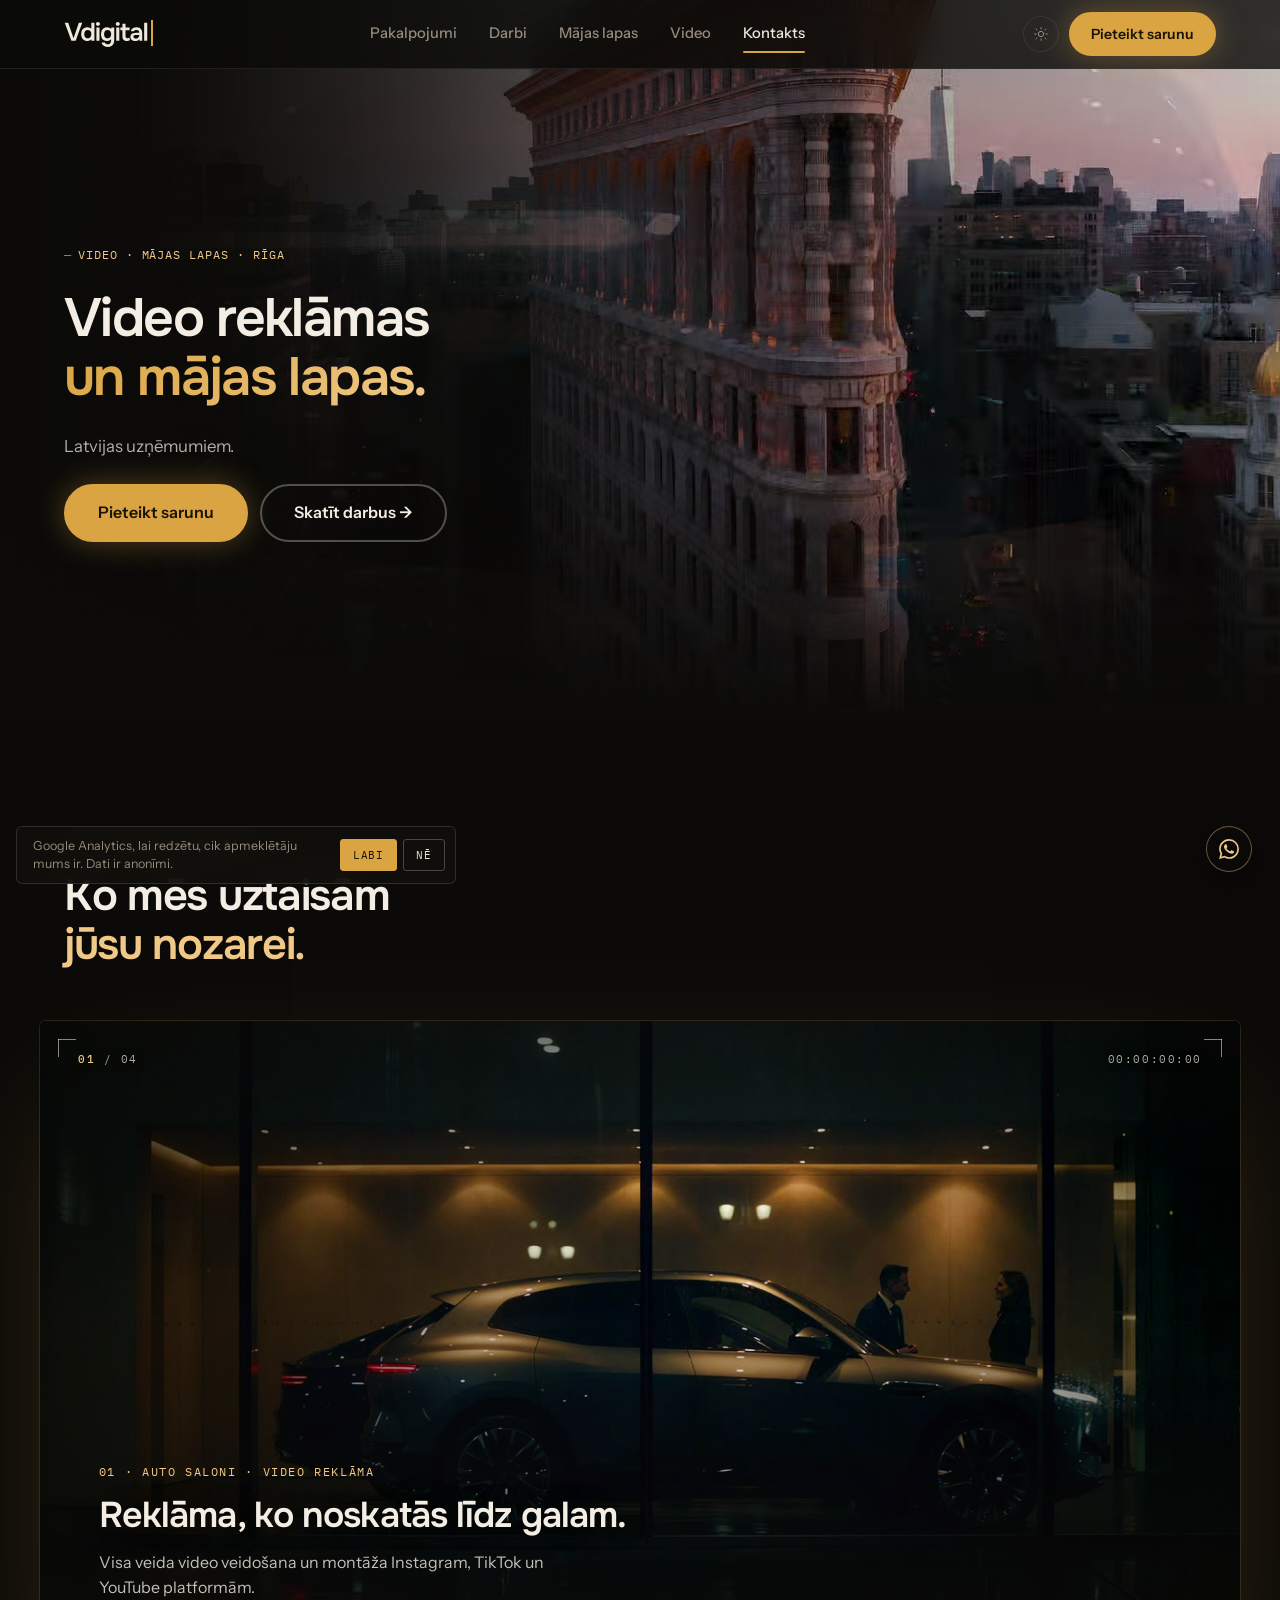
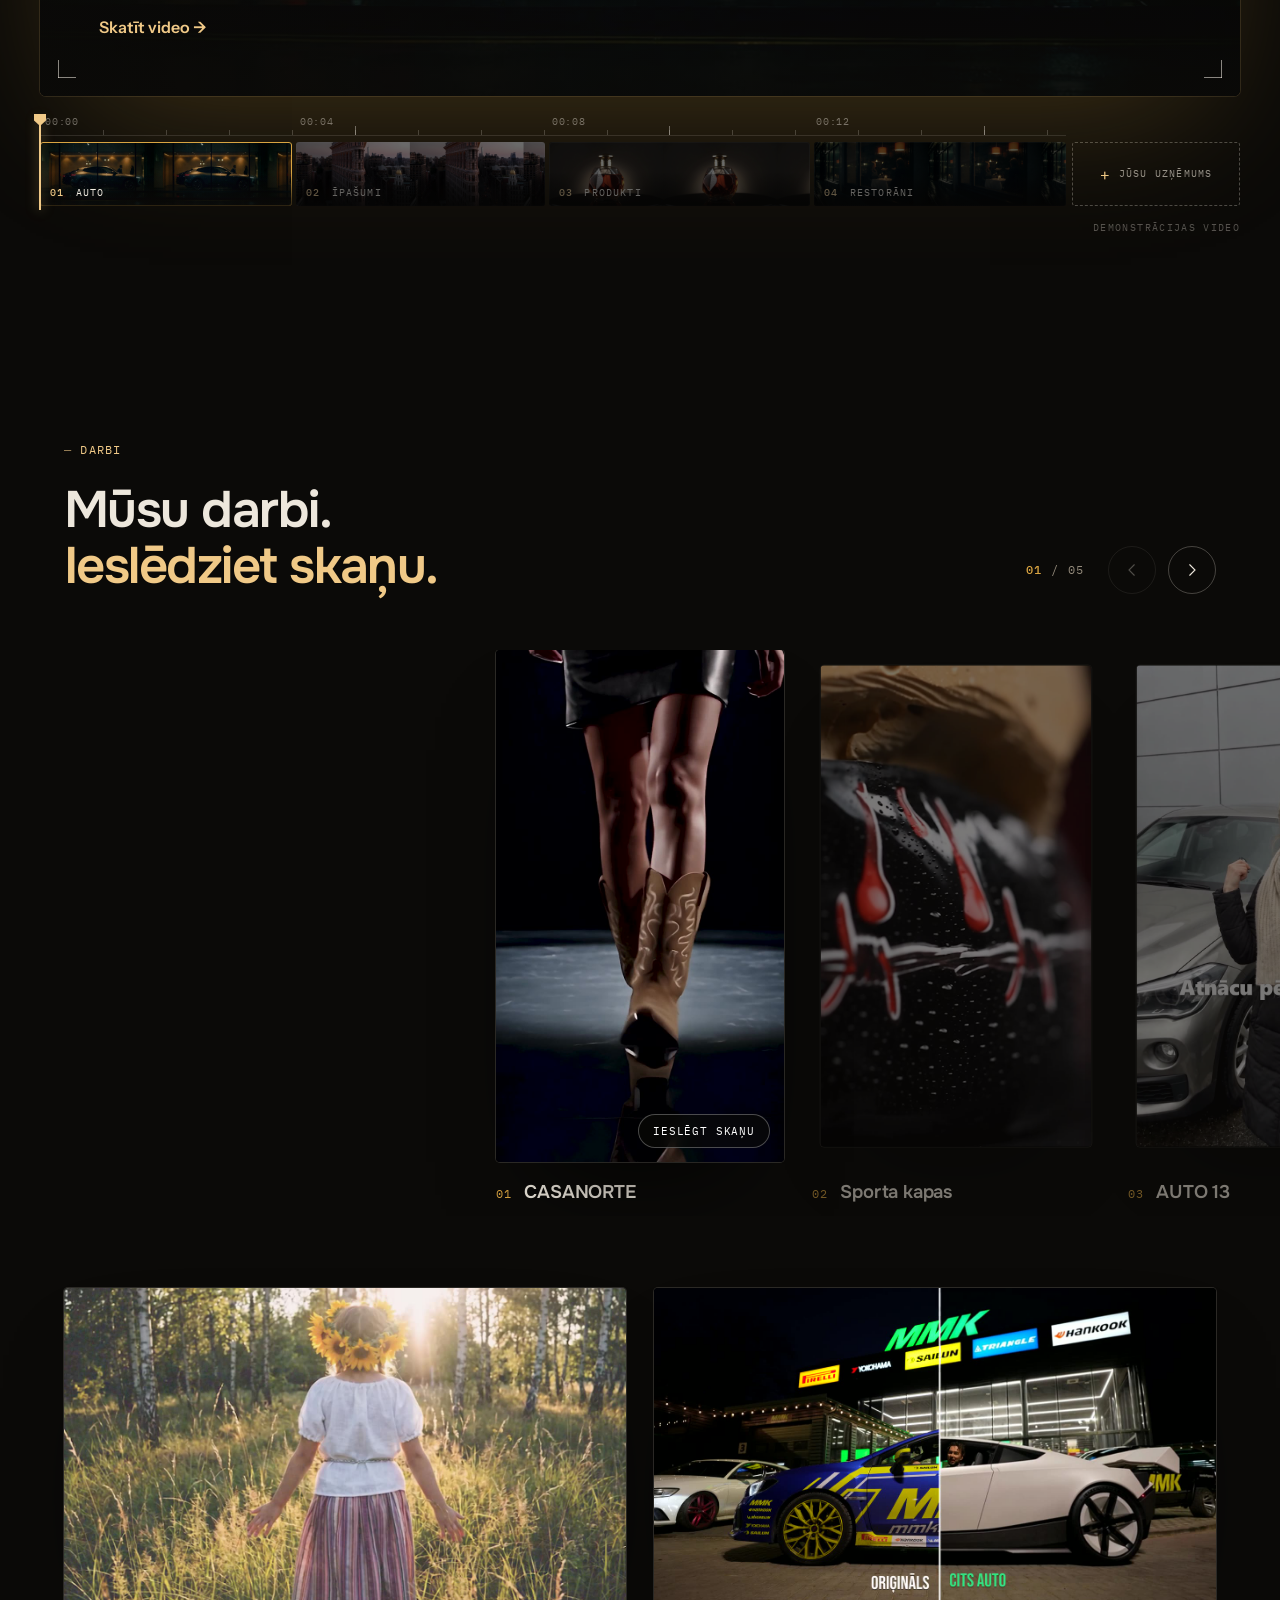
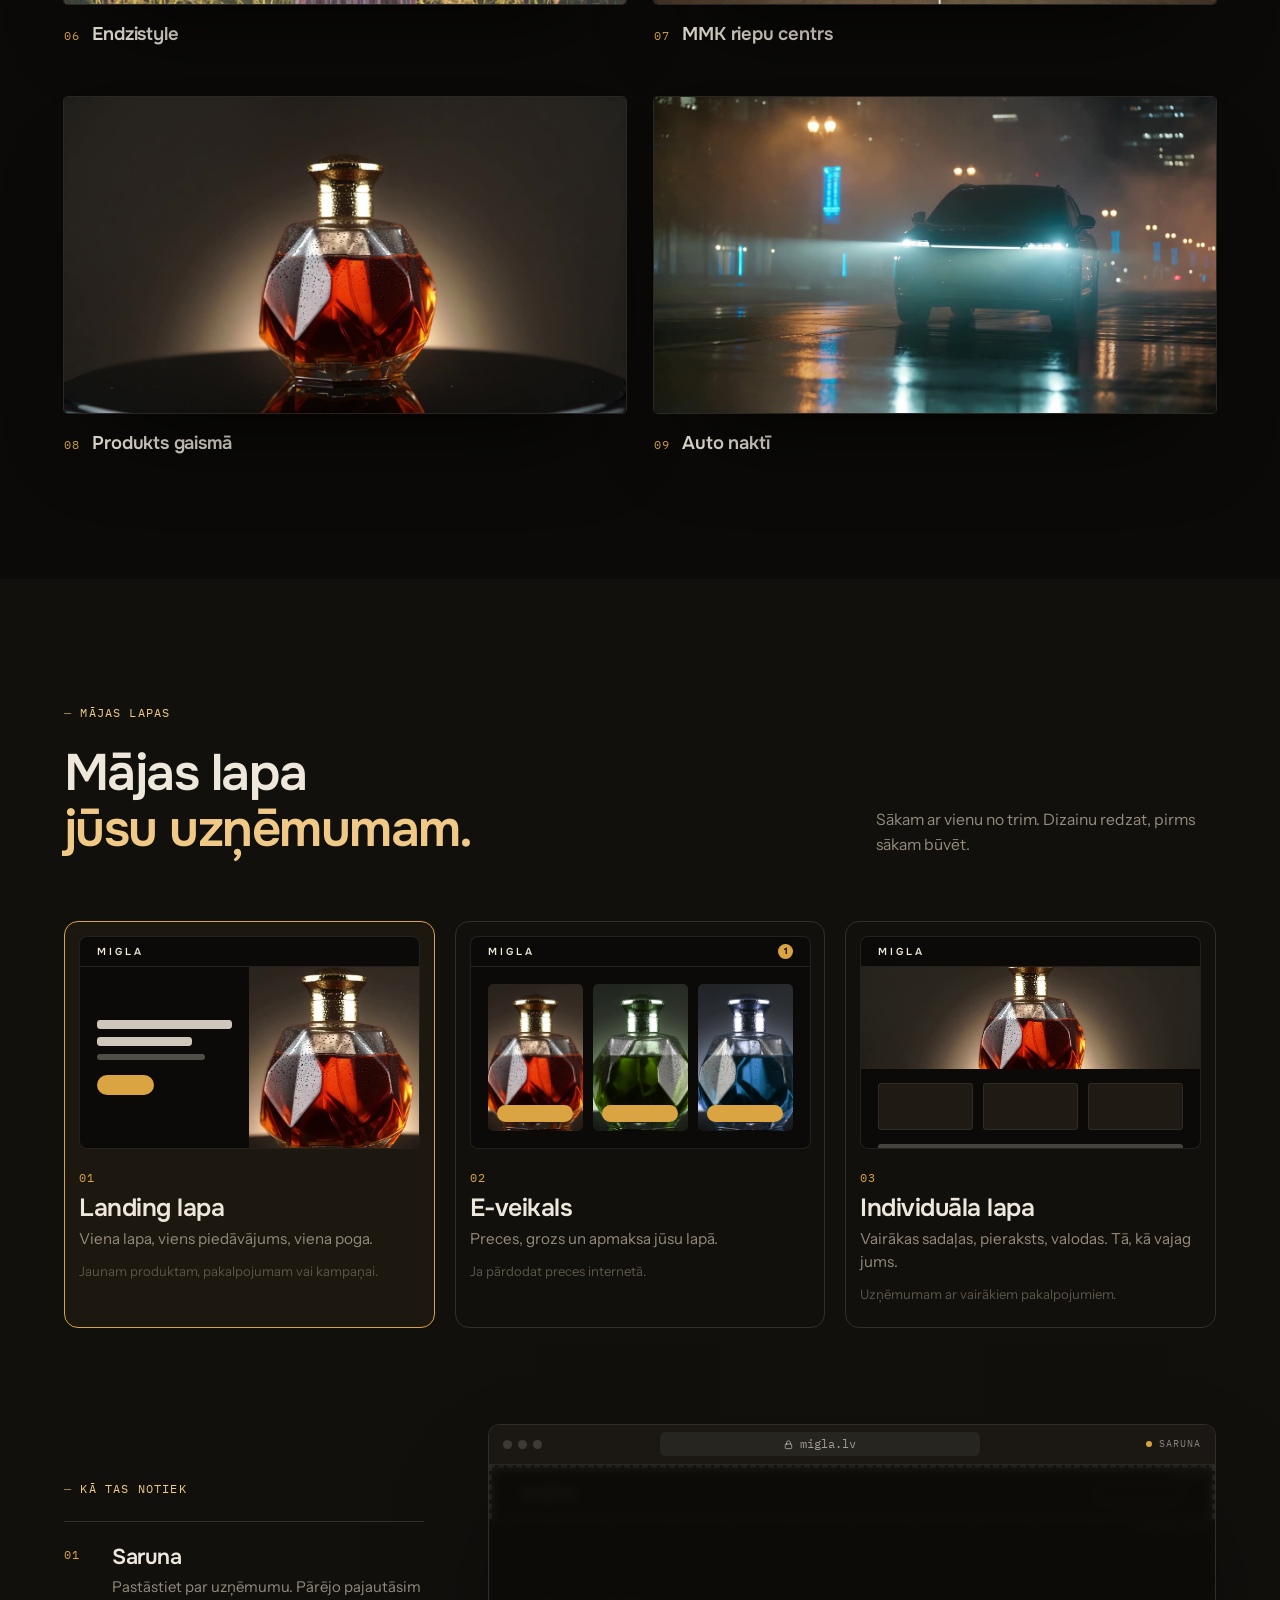
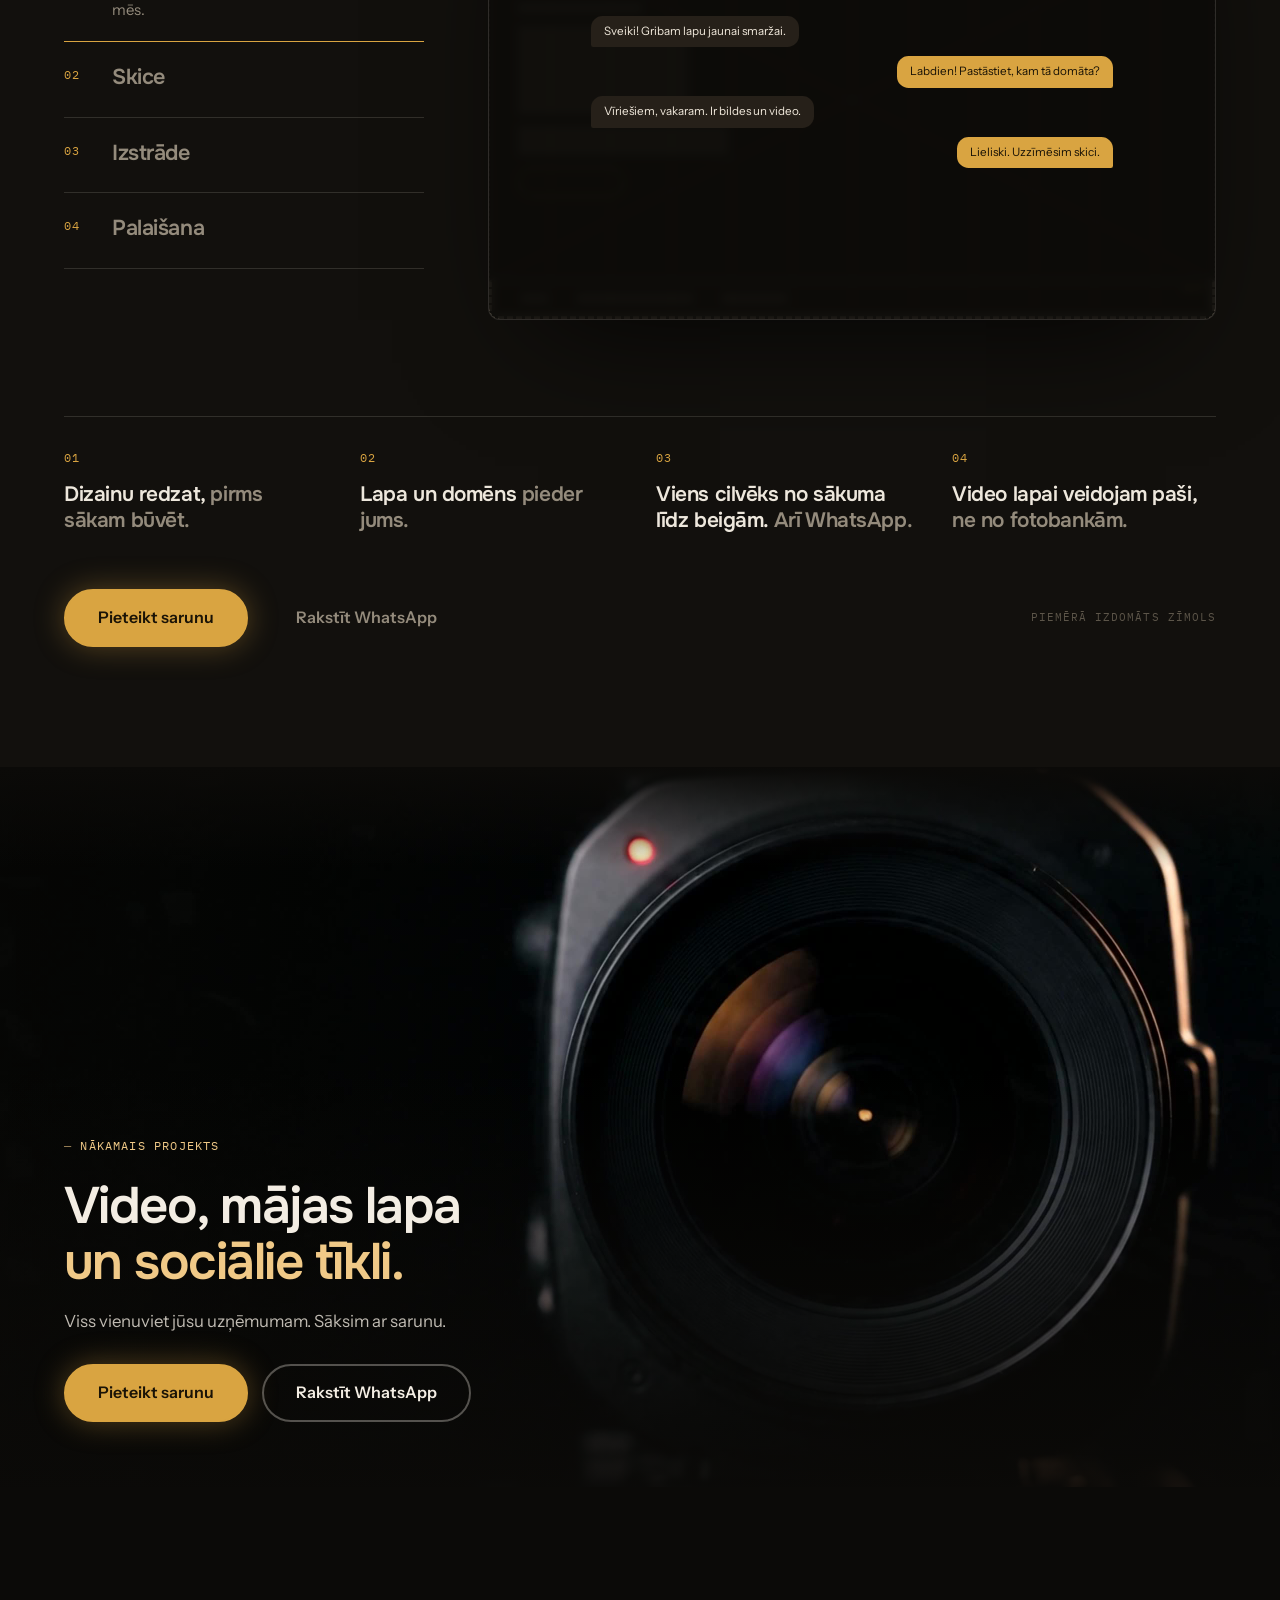
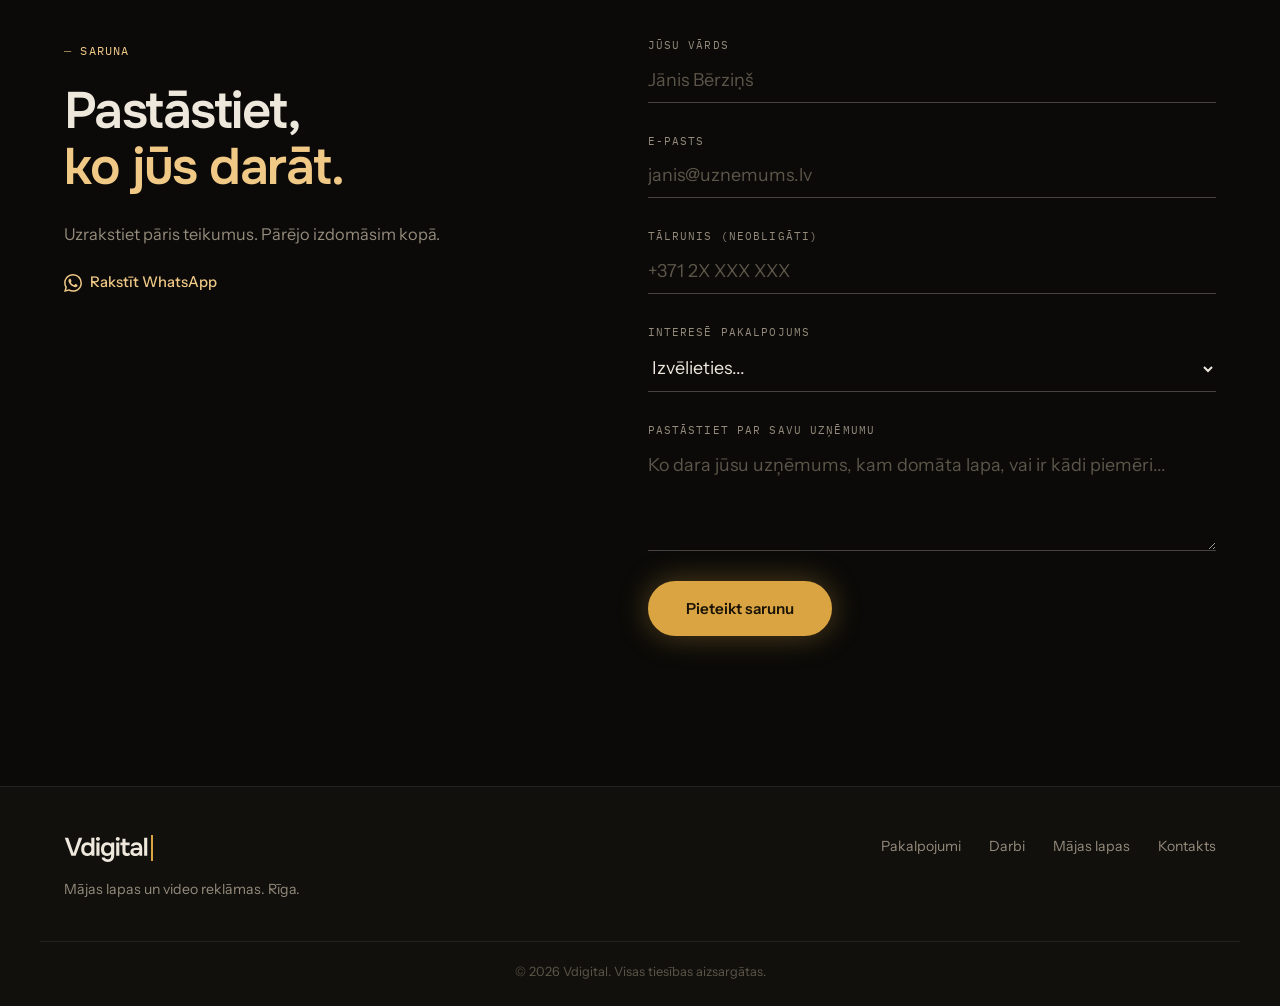
==== commit 37a11202: "Simplify "Mājas lapas": three starting points, four steps, why trust us Landing / e-shop / custom ca" ====
--- a/index.html
+++ b/index.html
@@ -336,191 +336,140 @@
     </div>
   </section>
 
-  <!-- WEB — website configurator: pick a base (one page / company site / shop), a look, and switch features on.
-       Each feature appears live in a demo page for a made-up brand (MIGLA). The choice goes into the contact form.
+  <!-- WEB — websites: three starting points (landing / shop / custom), how it goes in four steps, why trust us.
+       The browser plays the chosen type through the steps on a demo page for a made-up brand (MIGLA).
        Logic in js/web.js, styles in css/web.css -->
   <section class="ed web" id="web" aria-label="Mājas lapas">
     <div class="container">
-      <header class="ed-head ed-head--split web__head">
+      <header class="ed-head ed-head--split">
         <div>
           <span class="ed-label">Mājas lapas</span>
-          <h2 class="ed-title">Salieciet savu<br/><em>mājas lapu.</em></h2>
-        </div>
-        <p class="ed-head__aside">Ieslēdziet, ko vajag, un skatieties, kā tas parādās lapā.</p>
+          <h2 class="ed-title">Mājas lapa<br/><em>jūsu uzņēmumam.</em></h2>
+        </div>
+        <p class="ed-head__aside">Sākam ar vienu no trim. Dizainu redzat, pirms sākam būvēt.</p>
       </header>
 
-      <div class="web__stage">
+      <!-- 1. where we start -->
+      <div class="web__types" role="radiogroup" aria-label="Kāda lapa jums vajadzīga">
+        <button type="button" class="web__type is-on" role="radio" aria-checked="true" data-type="landing">
+          <span class="mini mini--landing" aria-hidden="true"><span class="mini__bar"></span><span class="mini__page"><span class="mini__copy"><i></i><i></i><i></i><em></em></span><span class="mini__pic"><img src="assets/web/migla-01.jpg" alt="" loading="lazy" /></span></span></span>
+          <span class="web__type-no">01</span>
+          <b class="web__type-name">Landing lapa</b>
+          <span class="web__type-desc">Viena lapa, viens piedāvājums, viena poga.</span>
+          <span class="web__type-for">Jaunam produktam, pakalpojumam vai kampaņai.</span>
+        </button>
+        <button type="button" class="web__type" role="radio" aria-checked="false" data-type="shop">
+          <span class="mini mini--shop" aria-hidden="true"><span class="mini__bar"><b>1</b></span><span class="mini__page"><span class="mini__grid"><span><img src="assets/web/migla-01.jpg" alt="" loading="lazy" /><em></em></span><span><img src="assets/web/migla-02.jpg" alt="" loading="lazy" /><em></em></span><span><img src="assets/web/migla-03.jpg" alt="" loading="lazy" /><em></em></span></span><span class="mini__dot"></span></span></span>
+          <span class="web__type-no">02</span>
+          <b class="web__type-name">E-veikals</b>
+          <span class="web__type-desc">Preces, grozs un apmaksa jūsu lapā.</span>
+          <span class="web__type-for">Ja pārdodat preces internetā.</span>
+        </button>
+        <button type="button" class="web__type" role="radio" aria-checked="false" data-type="custom">
+          <span class="mini mini--custom" aria-hidden="true"><span class="mini__bar"></span><span class="mini__page"><span class="mini__scroll"><span class="mini__hero"><img src="assets/web/migla-wide.jpg" alt="" loading="lazy" /></span><span class="mini__row"><i></i><i></i><i></i></span><span class="mini__lines"><i></i><i></i></span><span class="mini__row mini__row--2"><i></i><i></i></span><span class="mini__lines"><i></i><i></i></span></span></span></span>
+          <span class="web__type-no">03</span>
+          <b class="web__type-name">Individuāla lapa</b>
+          <span class="web__type-desc">Vairākas sadaļas, pieraksts, valodas. Tā, kā vajag jums.</span>
+          <span class="web__type-for">Uzņēmumam ar vairākiem pakalpojumiem.</span>
+        </button>
+      </div>
+
+      <!-- 2. how it goes -->
+      <div class="web__how">
+        <div class="web__steps">
+          <span class="ed-label">Kā tas notiek</span>
+          <ol class="web__list">
+            <li><button type="button" class="web__step is-on" data-i="0"><span class="web__step-no">01</span><b>Saruna</b><span>Pastāstiet par uzņēmumu. Pārējo pajautāsim mēs.</span><i class="web__prog"></i></button></li>
+            <li><button type="button" class="web__step" data-i="1"><span class="web__step-no">02</span><b>Skice</b><span>Uzzīmējam lapu. Jūs to redzat un sakāt, ko mainīt.</span><i class="web__prog"></i></button></li>
+            <li><button type="button" class="web__step" data-i="2"><span class="web__step-no">03</span><b>Izstrāde</b><span>Būvējam ar jūsu tekstiem, bildēm un video.</span><i class="web__prog"></i></button></li>
+            <li><button type="button" class="web__step" data-i="3"><span class="web__step-no">04</span><b>Palaišana</b><span>Lapa ir tiešsaistē, un jūs saņemat pieteikumus.</span><i class="web__prog"></i></button></li>
+          </ol>
+        </div>
+
         <div class="web__browser">
           <div class="web__bar" aria-hidden="true">
             <span class="web__dots"><i></i><i></i><i></i></span>
             <span class="web__url"><svg viewBox="0 0 24 24" width="11" height="11" fill="none" stroke="currentColor" stroke-width="2" stroke-linecap="round"><rect x="5" y="11" width="14" height="10" rx="2"/><path d="M8 11V8a4 4 0 018 0v3"/></svg>migla.lv</span>
-            <span class="web__count" id="webCount">0 funkcijas</span>
+            <span class="web__status" id="webStatus">Saruna</span>
           </div>
-          <div class="web__view" id="webView" data-base="landing" data-look="dark" aria-hidden="true">
-            <div class="mock" id="webMock">
-              <!-- admin bar (feature: admin) -->
-              <div class="m-admin fx" data-f="admin"><b>MIGLA</b><span>Rediģēšanas režīms</span><span class="m-admin__save">Saglabāt</span></div>
-
-              <nav class="m-nav">
-                <span class="m-logo">MIGLA</span>
-                <span class="m-links" data-base="site"><span>Smaržas</span><span>Darbnīca</span><span>Par mums</span><span>Kontakti</span></span>
-                <span class="m-links" data-base="shop"><span>Visas</span><span>Svaigās</span><span>Koksnes</span><span>Dāvanas</span></span>
-                <span class="m-lang fx" data-f="lang"><b>LV</b><span>EN</span><span>RU</span></span>
-                <span class="m-acct fx" data-f="acct"><svg viewBox="0 0 24 24" fill="none" stroke="currentColor" stroke-width="1.6"><circle cx="12" cy="8" r="4"/><path d="M4 21c1.5-4 4.5-6 8-6s6.5 2 8 6"/></svg>Konts</span>
-                <span class="m-cart" data-base="shop">Grozs (<b>0</b>)</span>
-                <span class="m-btn m-btn--sm" data-base="landing site">Pasūtīt paraugu</span>
-              </nav>
-
-              <header class="m-hero">
-                <div class="m-hero__copy">
-                  <span class="m-kick" data-edit>Jauna smarža · No. 07</span>
-                  <span class="m-h1" data-edit><span data-base="landing">Priede<br/>un dūmi.</span><span data-base="site">Smaržas,<br/>kas top Rīgā.</span><span data-base="shop">Smaržas<br/>no Rīgas.</span></span>
-                  <span class="m-p" data-edit><span data-base="landing">Smarža vakaram pie ugunskura.</span><span data-base="site">Mazas partijas. Dabīgas eļļas.</span><span data-base="shop">19 smaržas. Paraugs katrai.</span></span>
-                  <span class="m-stars fx" data-f="reviews">★★★★★ <b>4,9</b> Google atsauksmes</span>
-                  <span class="m-btn js-hit" data-base="landing">Pasūtīt paraugu</span>
-                  <span class="m-btn js-hit" data-base="site">Apmeklēt darbnīcu</span>
-                  <span class="m-btn js-hit" data-base="shop">Skatīt smaržas</span>
+          <div class="web__view">
+            <div class="mock" id="webMock" data-type="landing" data-style="motion" data-step="0" aria-hidden="true">
+
+              <!-- 1. one page -->
+              <div class="lay lay--landing">
+                <div class="m-nav" data-wf="Izvēlne"><span class="m-logo t">MIGLA</span><span class="m-btn m-btn--sm">Pasūtīt paraugu</span></div>
+                <div class="m-hero" data-wf="Galvenais kadrs">
+                  <div class="m-hero__copy">
+                    <span class="m-kick t">Jauna smarža · No. 07</span>
+                    <span class="m-h1 t">Priede<br/>un dūmi.</span>
+                    <span class="m-p t">Smarža vakaram pie ugunskura. Darināta Rīgā.</span>
+                    <span class="m-btn js-target">Pasūtīt paraugu</span>
+                  </div>
+                  <div class="m-img m-hero__media"><img src="assets/web/migla-wide.jpg" alt="" loading="lazy" /><video class="m-vid" muted loop playsinline preload="none" data-src="assets/video/ad-bottle-m.mp4"></video></div>
                 </div>
-                <div class="m-img m-hero__media">
-                  <img src="assets/web/migla-wide.jpg" alt="" loading="lazy" />
-                  <video class="m-vid fx" data-f="video" muted loop playsinline preload="none" data-src="assets/video/ad-bottle-m.mp4"></video>
+                <div class="m-facts" data-wf="Fakti"><span class="t">50 ml</span><span class="t">Koksne · Dūmi · Sveķi</span><span class="t">Paraugs 2 ml</span></div>
+              </div>
+
+              <!-- 3. custom: a company site with sections -->
+              <div class="lay lay--custom">
+                <div class="m-nav" data-wf="Izvēlne"><span class="m-logo t">MIGLA</span><span class="m-links"><span class="t">Smaržas</span><span class="t">Darbnīca</span><span class="t">Par mums</span><span class="t">Kontakti</span></span></div>
+                <div class="m-hero m-hero--site" data-wf="Galvenais kadrs">
+                  <div class="m-hero__copy">
+                    <span class="m-h1 m-h1--sm t">Smaržas,<br/>kas top Rīgā.</span>
+                    <span class="m-p t">Mazas partijas. Dabīgas eļļas.</span>
+                    <span class="m-btn js-target">Apmeklēt darbnīcu</span>
+                  </div>
+                  <div class="m-img m-hero__media"><img src="assets/web/migla-wide.jpg" alt="" loading="lazy" /><video class="m-vid" muted loop playsinline preload="none" data-src="assets/video/ad-bottle-m.mp4"></video></div>
                 </div>
-              </header>
-
-              <!-- shop: products -->
-              <section class="m-sec" data-base="shop">
-                <div class="m-sec__head"><span class="m-h2">Smaržas</span><span class="m-chips"><span>Visas</span><span>50 ml</span><span>Paraugi</span></span></div>
-                <div class="m-grid">
-                  <div class="m-prod"><div class="m-img"><img src="assets/web/migla-01.jpg" alt="" loading="lazy" /><video class="m-vid fx" data-f="pvideo" muted loop playsinline preload="none" data-src="assets/video/ad-bottle-m.mp4"></video></div><span class="m-prod__no">No. 01</span><span class="m-prod__name" data-edit>Priede un dūmi</span><span class="m-prod__row"><span class="m-prod__meta" data-edit>50 ml</span><span class="m-btn m-btn--sm js-add">Grozā</span></span></div>
-                  <div class="m-prod"><div class="m-img"><img src="assets/web/migla-02.jpg" alt="" loading="lazy" /></div><span class="m-prod__no">No. 02</span><span class="m-prod__name">Bērzs un medus</span><span class="m-prod__row"><span class="m-prod__meta">50 ml</span><span class="m-btn m-btn--sm">Grozā</span></span></div>
-                  <div class="m-prod"><div class="m-img"><img src="assets/web/migla-03.jpg" alt="" loading="lazy" /></div><span class="m-prod__no">No. 03</span><span class="m-prod__name">Jūra un sāls</span><span class="m-prod__row"><span class="m-prod__meta">50 ml</span><span class="m-btn m-btn--sm">Grozā</span></span></div>
-                  <div class="m-prod m-gift fx" data-f="gift"><div class="m-img m-gift__card"><span class="m-logo">MIGLA</span><span>Dāvanu karte</span></div><span class="m-prod__no">Dāvanai</span><span class="m-prod__name">Dāvanu karte</span><span class="m-prod__row"><span class="m-prod__meta">Jebkurai summai</span><span class="m-btn m-btn--sm">Izvēlēties</span></span></div>
+                <div class="m-cards" data-wf="Sadaļas">
+                  <div class="m-card"><div class="m-img"><img src="assets/web/migla-01.jpg" alt="" loading="lazy" /></div><span class="m-card__t t">Smaržas</span><span class="m-card__s t">Skatīt visas →</span></div>
+                  <div class="m-card"><div class="m-img"><img src="assets/web/migla-cap.jpg" alt="" loading="lazy" /></div><span class="m-card__t t">Darbnīca</span><span class="m-card__s t">Kā tās top →</span></div>
+                  <div class="m-card"><div class="m-img"><img src="assets/web/migla-glass.jpg" alt="" loading="lazy" /></div><span class="m-card__t t">Dāvanas</span><span class="m-card__s t">Komplekti →</span></div>
                 </div>
-              </section>
-
-              <!-- company site: sections -->
-              <section class="m-sec" data-base="site">
-                <div class="m-cards">
-                  <div class="m-card"><div class="m-img"><img src="assets/web/migla-01.jpg" alt="" loading="lazy" /></div><span class="m-card__t">Smaržas</span><span class="m-card__s">Skatīt visas →</span></div>
-                  <div class="m-card"><div class="m-img"><img src="assets/web/migla-cap.jpg" alt="" loading="lazy" /></div><span class="m-card__t">Darbnīca</span><span class="m-card__s">Kā tās top →</span></div>
-                  <div class="m-card"><div class="m-img"><img src="assets/web/migla-glass.jpg" alt="" loading="lazy" /></div><span class="m-card__t">Par mums</span><span class="m-card__s">Mūsu stāsts →</span></div>
+              </div>
+
+              <!-- 2. shop -->
+              <div class="lay lay--shop">
+                <div class="m-nav" data-wf="Izvēlne"><span class="m-logo t">MIGLA</span><span class="m-links"><span class="t">Visas</span><span class="t">Svaigās</span><span class="t">Koksnes</span></span><span class="m-cart t">Grozs (<b>0</b>)</span></div>
+                <div class="m-shophead" data-wf="Virsraksts"><span class="m-h2 t">Smaržas</span><span class="m-chips"><span class="t">Visas</span><span class="t">50 ml</span><span class="t">Paraugi</span></span></div>
+                <div class="m-grid" data-wf="Preces">
+                  <div class="m-prod"><div class="m-img"><img src="assets/web/migla-01.jpg" alt="" loading="lazy" /></div><span class="m-prod__no t">No. 01</span><span class="m-prod__name t">Priede un dūmi</span><span class="m-prod__row"><span class="m-prod__meta t">50 ml</span><span class="m-btn m-btn--sm js-target">Grozā</span></span></div>
+                  <div class="m-prod"><div class="m-img"><img src="assets/web/migla-02.jpg" alt="" loading="lazy" /></div><span class="m-prod__no t">No. 02</span><span class="m-prod__name t">Bērzs un medus</span><span class="m-prod__row"><span class="m-prod__meta t">50 ml</span><span class="m-btn m-btn--sm">Grozā</span></span></div>
+                  <div class="m-prod"><div class="m-img"><img src="assets/web/migla-03.jpg" alt="" loading="lazy" /></div><span class="m-prod__no t">No. 03</span><span class="m-prod__name t">Jūra un sāls</span><span class="m-prod__row"><span class="m-prod__meta t">50 ml</span><span class="m-btn m-btn--sm">Grozā</span></span></div>
                 </div>
-              </section>
-
-              <!-- one page: facts -->
-              <section class="m-facts" data-base="landing"><span>50 ml</span><span>Koksne · Dūmi · Sveķi</span><span>Paraugs 2 ml</span></section>
-
-              <!-- booking -->
-              <section class="m-sec m-book fx" data-f="book">
-                <div class="m-sec__head"><span class="m-h2">Pierakstīties darbnīcā</span></div>
-                <div class="m-days"><span>P<b>30</b></span><span>O<b>1</b></span><span class="is-on">T<b>2</b></span><span>C<b>3</b></span><span>Pk<b>4</b></span><span>S<b>5</b></span></div>
-                <div class="m-slots"><span>11:00</span><span>13:30</span><span class="is-on">15:00</span><span>17:30</span><span class="m-btn m-btn--sm">Rezervēt</span></div>
-              </section>
-
-              <!-- reviews -->
-              <section class="m-sec m-quotes fx" data-f="reviews">
-                <blockquote><span class="m-stars">★★★★★</span>“Labākā dāvana, ko esmu pasniegusi.”<cite>Līga</cite></blockquote>
-                <blockquote><span class="m-stars">★★★★★</span>“Smaržo kā vasara laukos.”<cite>Mārtiņš</cite></blockquote>
-                <blockquote><span class="m-stars">★★★★★</span>“Paraugs atnāca nākamajā dienā.”<cite>Anna</cite></blockquote>
-              </section>
-
-              <!-- instagram -->
-              <section class="m-sec m-insta fx" data-f="insta">
-                <div class="m-sec__head"><span class="m-h2">@migla.lv</span><span class="m-kick">Instagram</span></div>
-                <div class="m-insta__row"><i class="m-img"><img src="assets/web/migla-cap.jpg" alt="" loading="lazy" /></i><i class="m-img"><img src="assets/web/migla-02.jpg" alt="" loading="lazy" /></i><i class="m-img"><img src="assets/web/migla-glass.jpg" alt="" loading="lazy" /></i><i class="m-img"><img src="assets/web/migla-03.jpg" alt="" loading="lazy" /></i><i class="m-img"><img src="assets/web/migla-01.jpg" alt="" loading="lazy" /></i></div>
-              </section>
-
-              <!-- map + hours -->
-              <section class="m-sec m-map fx" data-f="map">
-                <div class="m-map__art"><i class="m-pin"></i></div>
-                <div class="m-map__info"><span class="m-h2">Darbnīca</span><span>Rīga, Vecrīga</span><span class="m-open">Atvērts šodien līdz 19:00</span><span class="m-kick">P–Pk 10–19 · S 11–16</span></div>
-              </section>
-
-              <!-- newsletter -->
-              <section class="m-news fx" data-f="news"><span class="m-h2">Jaunas smaržas vispirms jums.</span><span class="m-news__form"><span>jusu@epasts.lv</span><span class="m-btn m-btn--sm">Pieteikties</span></span></section>
-
-              <footer class="m-foot"><span class="m-logo">MIGLA</span><span>Rīga</span><span class="m-paylogos fx" data-f="pay"><i>VISA</i><i>Mastercard</i><i>Apple Pay</i><i>G Pay</i></span></footer>
-            </div>
-
-            <!-- overlays on the browser window -->
-            <span class="m-wa fx" data-f="wa"><svg viewBox="0 0 24 24" fill="currentColor"><path d="M12 2a10 10 0 00-8.6 15.1L2 22l5-1.3A10 10 0 1012 2zm5.3 14.2c-.2.6-1.3 1.2-1.8 1.3-.5 0-1 .2-3.3-.7-2.8-1.1-4.5-4-4.7-4.2-.1-.2-1.1-1.5-1.1-2.8s.7-2 1-2.3c.2-.3.5-.3.7-.3h.5c.2 0 .4 0 .6.5l.8 2c.1.2.1.4 0 .5l-.3.5-.4.4c-.1.2-.3.3-.1.6.2.3.8 1.3 1.7 2.1 1.2 1 2.1 1.3 2.4 1.5.3.1.5.1.6-.1l.9-1c.2-.3.4-.2.6-.1l1.9.9c.3.1.5.2.5.3.1.2.1.6-.1 1.2z"/></svg></span>
-
-            <div class="m-checkout" id="webCheckout">
-              <div class="m-checkout__head"><span class="m-h2">Kase</span><button type="button" class="m-x" tabindex="-1">×</button></div>
-              <div class="m-line"><i class="m-img"><img src="assets/web/migla-01.jpg" alt="" loading="lazy" /></i><span>Priede un dūmi<br/><small>50 ml</small></span></div>
-              <div class="m-co fx" data-f="parcel"><span class="m-kick">Piegāde</span><span class="m-opt is-on">Omniva pakomāts<small>Rīga, Origo</small></span><span class="m-opt">DPD Pickup<small>Rīga, Galleria</small></span></div>
-              <div class="m-co fx" data-f="gift"><span class="m-kick">Dāvanu karte</span><span class="m-field">MIGLA-2026-XXXX</span></div>
-              <div class="m-co fx" data-f="pay"><span class="m-kick">Apmaksa</span><span class="m-pay"><i class="m-pay--apple">Apple Pay</i><i>G Pay</i><i>Karte</i></span></div>
-              <span class="m-btn m-checkout__go">Apmaksāt</span>
-            </div>
-
-            <div class="m-cards-ov">
-              <div class="m-serp fx" data-f="seo"><span class="m-serp__q">smaržas rīgā</span><b>MIGLA · Smaržas, kas top Rīgā</b><small>migla.lv</small><span>Mazas partijas, dabīgas eļļas. Paraugs katrai smaržai.</span></div>
-              <div class="m-stat fx" data-f="stats"><span class="m-kick">Apmeklētāji · nedēļa</span><span class="m-bars"><i></i><i></i><i></i><i></i><i></i><i></i><i></i></span></div>
-            </div>
-            <span class="m-toast">Pievienots grozam</span>
-            <svg class="m-cursor" viewBox="0 0 24 24" width="22" height="22"><path d="M5 3l14 8-6 1.6L10 19z" fill="#fff" stroke="#111" stroke-width="1.3" stroke-linejoin="round"/></svg>
-          </div>
-        </div>
-
-        <div class="web__panel">
-          <div class="web__group">
-            <span class="web__q" id="webBaseQ"><b>01</b> Pamats</span>
-            <div class="web__seg" role="radiogroup" aria-labelledby="webBaseQ">
-              <button type="button" class="is-on" role="radio" aria-checked="true" data-base="landing">Vienas lapas</button>
-              <button type="button" role="radio" aria-checked="false" data-base="site">Uzņēmuma lapa</button>
-              <button type="button" role="radio" aria-checked="false" data-base="shop">E-veikals</button>
+                <span class="m-toast">Pievienots grozam</span>
+              </div>
+
+
+              <!-- step 01: the first chat -->
+              <div class="m-chat">
+                <span class="m-msg m-msg--in">Sveiki! Gribam lapu jaunai smaržai.</span>
+                <span class="m-msg m-msg--out">Labdien! Pastāstiet, kam tā domāta?</span>
+                <span class="m-msg m-msg--in">Vīriešiem, vakaram. Ir bildes un video.</span>
+                <span class="m-msg m-msg--out">Lieliski. Uzzīmēsim skici.</span>
+              </div>
+              <!-- step 02: approved -->
+              <span class="m-ok">✓ Skice apstiprināta</span>
+
+              <svg class="m-cursor" viewBox="0 0 24 24" width="22" height="22"><path d="M5 3l14 8-6 1.6L10 19z" fill="#fff" stroke="#111" stroke-width="1.3" stroke-linejoin="round"/></svg>
             </div>
           </div>
-          <div class="web__group">
-            <span class="web__q" id="webLookQ"><b>02</b> Izskats</span>
-            <div class="web__seg web__seg--look" role="radiogroup" aria-labelledby="webLookQ">
-              <button type="button" role="radio" aria-checked="false" data-look="calm">Kluss</button>
-              <button type="button" class="is-on" role="radio" aria-checked="true" data-look="dark">Tumšs</button>
-              <button type="button" role="radio" aria-checked="false" data-look="colour">Krāsains</button>
-            </div>
-          </div>
-          <div class="web__group">
-            <span class="web__q"><b>03</b> Funkcijas</span>
-            <div class="web__feats">
-              <div class="web__fg" data-only="shop"><span>Pārdošana</span>
-                <button type="button" class="web__f" data-f="pay" aria-pressed="false">Karte un Apple Pay</button>
-                <button type="button" class="web__f" data-f="parcel" aria-pressed="false">Omniva / DPD pakomāti</button>
-                <button type="button" class="web__f" data-f="gift" aria-pressed="false">Dāvanu kartes</button>
-                <button type="button" class="web__f" data-f="acct" aria-pressed="false">Klienta konts</button>
-              </div>
-              <div class="web__fg"><span>Video</span>
-                <button type="button" class="web__f web__f--gold" data-f="video" aria-pressed="false">Video galvenajā kadrā</button>
-                <button type="button" class="web__f web__f--gold" data-f="pvideo" data-only="shop" aria-pressed="false">Produktu video</button>
-              </div>
-              <div class="web__fg"><span>Klienti</span>
-                <button type="button" class="web__f" data-f="book" aria-pressed="false">Pieraksts tiešsaistē</button>
-                <button type="button" class="web__f" data-f="reviews" aria-pressed="false">Atsauksmes</button>
-                <button type="button" class="web__f" data-f="wa" aria-pressed="false">WhatsApp poga</button>
-                <button type="button" class="web__f" data-f="map" aria-pressed="false">Karte un darba laiks</button>
-              </div>
-              <div class="web__fg"><span>Vairāk cilvēku</span>
-                <button type="button" class="web__f" data-f="lang" aria-pressed="false">LV / EN / RU</button>
-                <button type="button" class="web__f" data-f="seo" aria-pressed="false">Google meklēšanā</button>
-                <button type="button" class="web__f" data-f="insta" aria-pressed="false">Instagram plūsma</button>
-                <button type="button" class="web__f" data-f="news" aria-pressed="false">Jaunumu vēstule</button>
-              </div>
-              <div class="web__fg"><span>Jums pašiem</span>
-                <button type="button" class="web__f" data-f="admin" aria-pressed="false">Labojat paši</button>
-                <button type="button" class="web__f" data-f="stats" aria-pressed="false">Statistika</button>
-              </div>
-            </div>
-          </div>
-          <div class="web__sum">
-            <p class="web__sum-text" id="webSum" aria-live="polite"><b>Vienas lapas</b> mājas lapa</p>
-            <div class="web__sum-actions">
-              <a href="#contact" class="btn btn--primary btn--lg" id="webCta">Pieteikt sarunu</a>
-              <button type="button" class="web__clear" id="webClear">Notīrīt</button>
-            </div>
-          </div>
-        </div>
-      </div>
-      <p class="web__note">Izdomāts zīmols, demonstrācijai</p>
+        </div>
+      </div>
+
+      <!-- 3. why trust us -->
+      <ul class="web__trust">
+        <li><span>01</span><p>Dizainu redzat, <em>pirms sākam būvēt.</em></p></li>
+        <li><span>02</span><p>Lapa un domēns <em>pieder jums.</em></p></li>
+        <li><span>03</span><p>Viens cilvēks no sākuma līdz beigām. <em>Arī WhatsApp.</em></p></li>
+        <li><span>04</span><p>Video lapai veidojam paši, <em>ne no fotobankām.</em></p></li>
+      </ul>
+
+      <div class="web__cta">
+        <a href="#contact" class="btn btn--primary btn--lg" id="webCta">Pieteikt sarunu</a>
+        <a href="https://wa.me/37125953807" target="_blank" rel="noopener" class="btn btn--ghost btn--lg">Rakstīt WhatsApp</a>
+        <span class="web__note">Piemērā izdomāts zīmols</span>
+      </div>
     </div>
   </section>
 
--- a/css/web.css
+++ b/css/web.css
@@ -1,346 +1,325 @@
 /* =============================================
-   WEB — "Mājas lapas" configurator.
-   Left: a browser window with a demo page (made-up brand MIGLA). Right: base, look and feature switches.
-   Every switched-on feature (.fx[data-f]) appears in the page; the page scrolls to it and it flashes gold.
-   The demo page is sized in --u (1cqw of the window), so it scales like a screenshot.
+   WEB — "Mājas lapas": three starting points, how it goes in four steps, why trust us.
+   The browser plays the chosen type through the steps (chat → sketch → build → live) on a demo page
+   for a made-up brand (MIGLA). The page inside (.mock) is sized in --u (1cqw), so it scales like a screenshot.
    ============================================= */
 .web { background: var(--bg-2); }
-.web__stage { display: grid; grid-template-columns: minmax(0, 1fr) minmax(0, 340px); gap: 56px; align-items: start; }
-.web__note { margin-top: 18px; font-family: var(--font-mono); font-size: 0.68rem; letter-spacing: 0.1em; text-transform: uppercase; color: var(--text-dim); }
-
-/* ── panel ── */
-.web__panel { display: flex; flex-direction: column; gap: 28px; }
-.web__q { display: block; margin-bottom: 10px; font-family: var(--font-mono); font-size: 0.72rem; letter-spacing: 0.1em; text-transform: uppercase; color: var(--text-muted); }
-.web__q b { font-weight: 400; color: var(--accent); margin-right: 6px; }
-.web__seg { display: grid; grid-template-columns: repeat(3, 1fr); padding: 3px; border: 1px solid var(--line-strong); border-radius: 10px; }
-.web__seg button {
-  padding: 10px 6px; border: 0; border-radius: 7px; background: none; cursor: pointer; color: var(--text-muted);
-  font-family: var(--font-body); font-size: 0.88rem; font-weight: 600; line-height: 1.2; transition: background 0.25s ease, color 0.25s ease;
-}
-.web__seg button:hover { color: var(--text); }
-.web__seg button.is-on { background: var(--accent); color: var(--on-accent); }
-.web__seg--look button { font-weight: 500; }
-.web__seg--look button.is-on { background: rgba(217,164,65,0.14); color: var(--accent-2); }
-[data-theme="light"] .web__seg--look button.is-on { color: var(--accent); }
-
-.web__feats { display: flex; flex-direction: column; gap: 14px; }
-.web__fg { display: flex; flex-wrap: wrap; gap: 6px; }
-.web__fg > span { flex: 0 0 100%; font-size: 0.78rem; color: var(--text-dim); }
-.web__f {
-  display: inline-flex; align-items: center; gap: 7px; padding: 7px 12px 7px 9px; cursor: pointer;
-  border: 1px solid var(--line-strong); border-radius: var(--radius-pill); background: none; color: var(--text-muted);
-  font-family: var(--font-body); font-size: 0.84rem; line-height: 1.2;
-  transition: color 0.2s ease, border-color 0.2s ease, background 0.2s ease;
-}
-/* the switch mark: + when off, a gold dot when on */
-.web__f::before {
-  content: '+'; display: inline-flex; align-items: center; justify-content: center; width: 16px; height: 16px; border-radius: 50%;
-  border: 1px solid var(--line-strong); font-size: 12px; line-height: 1; color: var(--text-muted); transition: all 0.2s ease;
-}
-.web__f:hover { color: var(--text); border-color: var(--text-muted); }
-.web__f[aria-pressed="true"] { color: var(--text); border-color: var(--accent); background: rgba(217,164,65,0.08); }
-.web__f[aria-pressed="true"]::before { content: '✓'; background: var(--accent); border-color: var(--accent); color: var(--on-accent); font-size: 10px; }
-.web__f--gold { border-color: rgba(217,164,65,0.45); }
-.web__f[hidden], .web__fg[hidden] { display: none; }
-.web__f:focus-visible, .web__seg button:focus-visible, .web__clear:focus-visible { outline: 1px solid var(--accent); outline-offset: 2px; }
-
-.web__sum { padding-top: 22px; border-top: 1px solid var(--line); }
-.web__sum-text { color: var(--text-muted); font-size: 0.95rem; line-height: 1.5; margin-bottom: 16px; }
-.web__sum-text b { color: var(--text); font-weight: 600; }
-.web__sum-text em { font-style: normal; color: var(--accent-2); }
-[data-theme="light"] .web__sum-text em { color: var(--accent); }
-.web__sum-actions { display: flex; align-items: center; gap: 18px; flex-wrap: wrap; }
-.web__clear { background: none; border: 0; padding: 4px 0; cursor: pointer; color: var(--text-muted); font-family: var(--font-mono); font-size: 0.72rem; letter-spacing: 0.08em; text-transform: uppercase; border-bottom: 1px solid var(--line-strong); }
-.web__clear:hover { color: var(--text); }
-
-/* ── browser window (dark in both themes, like a device) ── */
-.web__browser { position: sticky; top: 96px; border-radius: 12px; overflow: hidden; background: #141210; border: 1px solid rgba(237,231,220,0.12); box-shadow: 0 50px 120px -50px rgba(0,0,0,0.85); }
+
+/* ── 1. three starting points ── */
+.web__types { display: grid; grid-template-columns: repeat(3, 1fr); gap: 20px; margin-bottom: 96px; }
+.web__type {
+  display: flex; flex-direction: column; align-items: flex-start; gap: 6px; padding: 14px 14px 22px; text-align: left; cursor: pointer;
+  background: none; border: 1px solid var(--line); border-radius: 14px; color: var(--text); font: inherit;
+  transition: border-color 0.3s ease, background 0.3s ease, transform 0.4s var(--ease);
+}
+.web__type:hover { border-color: var(--line-strong); transform: translateY(-3px); }
+.web__type.is-on { border-color: var(--accent); background: rgba(217,164,65,0.05); }
+.web__type:focus-visible, .web__step:focus-visible { outline: 1px solid var(--accent); outline-offset: 3px; }
+.web__type-no { margin-top: 14px; font-family: var(--font-mono); font-size: 0.72rem; letter-spacing: 0.1em; color: var(--accent); }
+.web__type-name { font-family: var(--font-head); font-weight: 600; font-size: 1.55rem; letter-spacing: -0.02em; line-height: 1.15; }
+.web__type-desc { color: var(--text-muted); font-size: 0.95rem; line-height: 1.5; }
+.web__type-for { margin-top: 4px; font-size: 0.82rem; color: var(--text-dim); }
+[data-theme="light"] .web__type-for { color: var(--text-muted); }
+
+/* small moving previews on the cards */
+.mini { position: relative; display: block; width: 100%; aspect-ratio: 16 / 10; overflow: hidden; border-radius: 8px; background: #0c0a08; border: 1px solid rgba(237,231,220,0.1); container-type: inline-size; }
+.mini__bar { position: absolute; top: 0; left: 0; right: 0; height: 9cqw; border-bottom: 1px solid rgba(241,233,220,0.1); }
+.mini__bar::before { content: 'MIGLA'; position: absolute; left: 5cqw; top: 50%; transform: translateY(-50%); font-family: var(--font-head); font-weight: 600; font-size: 3cqw; letter-spacing: 0.3em; color: #f1e9dc; }
+.mini__page { position: absolute; top: 9cqw; left: 0; right: 0; bottom: 0; overflow: hidden; }
+.mini img { width: 100%; height: 100%; object-fit: cover; display: block; }
+.mini i, .mini em { display: block; border-radius: 1cqw; }
+/* landing: words + one button that keeps asking to be pressed */
+.mini--landing .mini__page { display: grid; grid-template-columns: 1fr 1fr; }
+.mini__copy { display: flex; flex-direction: column; justify-content: center; gap: 2.4cqw; padding: 0 5cqw; }
+.mini__copy i { height: 2.6cqw; background: rgba(241,233,220,0.85); }
+.mini__copy i:nth-child(2) { width: 70%; }
+.mini__copy i:nth-child(3) { height: 1.6cqw; width: 80%; background: rgba(241,233,220,0.3); }
+.mini__copy em { width: 42%; height: 6cqw; margin-top: 2cqw; border-radius: 3cqw; background: #d9a441; animation: mini-press 2.4s ease-in-out infinite; }
+@keyframes mini-press { 0%, 70%, 100% { transform: none; box-shadow: 0 0 0 0 rgba(217,164,65,0); } 80% { transform: scale(0.92); box-shadow: 0 0 0 2cqw rgba(217,164,65,0.25); } }
+.mini__pic { overflow: hidden; }
+/* shop: a product flies into the cart */
+.mini__grid { position: absolute; inset: 5cqw; display: grid; grid-template-columns: repeat(3, 1fr); gap: 3cqw; }
+.mini__grid > span { position: relative; overflow: hidden; border-radius: 1.5cqw; }
+.mini__grid em { position: absolute; left: 10%; right: 10%; bottom: 6%; height: 5cqw; border-radius: 3cqw; background: #d9a441; }
+.mini--shop .mini__bar b { position: absolute; right: 5cqw; top: 50%; width: 4.4cqw; height: 4.4cqw; margin-top: -2.2cqw; border-radius: 50%; background: #d9a441; color: #1a1306; font-size: 2.6cqw; line-height: 4.4cqw; text-align: center; animation: mini-bump 3s ease infinite; }
+.mini__dot { position: absolute; left: 18%; top: 70%; width: 3cqw; height: 3cqw; border-radius: 50%; background: #f0c987; opacity: 0; animation: mini-fly 3s cubic-bezier(.5,0,.3,1) infinite; }
+@keyframes mini-fly { 0%, 20% { opacity: 0; transform: none; } 25% { opacity: 1; } 60% { opacity: 1; transform: translate(70cqw, -70cqw) scale(0.6); } 65%, 100% { opacity: 0; transform: translate(70cqw, -70cqw) scale(0.6); } }
+@keyframes mini-bump { 0%, 58% { transform: none; } 64% { transform: scale(1.4); } 72%, 100% { transform: none; } }
+/* custom: a longer page with sections, slowly scrolling */
+.mini__scroll { display: flex; flex-direction: column; gap: 4cqw; padding: 0 5cqw 5cqw; animation: mini-scroll 9s ease-in-out infinite alternate; }
+.mini__hero { display: block; height: 30cqw; margin: 0 -5cqw; }
+.mini__row { display: grid; grid-template-columns: repeat(3, 1fr); gap: 3cqw; }
+.mini__row--2 { grid-template-columns: 1.4fr 1fr; }
+.mini__row i { height: 14cqw; background: #1f1a14; border: 1px solid rgba(241,233,220,0.08); }
+.mini__row--2 i:first-child { background: linear-gradient(28deg, #1f1a14 47%, rgba(241,233,220,0.15) 48%, #1f1a14 50%); }
+.mini__lines i { height: 1.8cqw; margin-bottom: 1.8cqw; background: rgba(241,233,220,0.25); }
+.mini__lines i:last-child { width: 60%; }
+@keyframes mini-scroll { 0%, 15% { transform: none; } 85%, 100% { transform: translateY(-38cqw); } }
+
+/* ── 2. how it goes: four steps on the left, the browser on the right ── */
+.web__how { display: grid; grid-template-columns: minmax(0, 360px) minmax(0, 1fr); gap: 64px; align-items: center; margin-bottom: 96px; }
+.web__list { list-style: none; border-top: 1px solid var(--line); }
+.web__step {
+  position: relative; display: grid; grid-template-columns: 40px 1fr; gap: 2px 8px; width: 100%; padding: 18px 0 20px; text-align: left; cursor: pointer;
+  background: none; border: 0; border-bottom: 1px solid var(--line); color: var(--text-muted); font: inherit;
+}
+.web__step-no { grid-row: span 2; font-family: var(--font-mono); font-size: 0.72rem; letter-spacing: 0.1em; color: var(--accent); padding-top: 6px; }
+.web__step b { font-family: var(--font-head); font-weight: 600; font-size: 1.35rem; letter-spacing: -0.02em; color: var(--text-muted); transition: color 0.3s ease; }
+.web__step > span:not(.web__step-no) { max-height: 0; overflow: hidden; opacity: 0; font-size: 0.93rem; line-height: 1.5; transition: max-height 0.5s var(--ease), opacity 0.4s ease; }
+.web__step.is-on b, .web__step:hover b { color: var(--text); }
+.web__step.is-on > span:not(.web__step-no) { max-height: 4.5em; opacity: 1; }
+.web__prog { position: absolute; left: 0; bottom: -1px; height: 1px; width: 0; background: var(--accent); }
+.web__step.is-on .web__prog { width: 100%; }
+.web__step.is-on.is-run .web__prog { animation: web-fill var(--dur, 3s) linear both; }
+@keyframes web-fill { from { width: 0; } to { width: 100%; } }
+
+/* ── 3. why trust us ── */
+.web__trust { list-style: none; display: grid; grid-template-columns: repeat(4, 1fr); gap: 32px; border-top: 1px solid var(--line); padding-top: 32px; }
+.web__trust span { display: block; margin-bottom: 14px; font-family: var(--font-mono); font-size: 0.72rem; letter-spacing: 0.1em; color: var(--accent); }
+.web__trust p { font-family: var(--font-head); font-weight: 600; font-size: 1.3rem; line-height: 1.25; letter-spacing: -0.02em; color: var(--text); }
+.web__trust em { font-style: normal; color: var(--text-muted); }
+.web__cta { display: flex; flex-wrap: wrap; align-items: center; gap: 12px 14px; margin-top: 56px; }
+.web__note { margin-left: auto; font-family: var(--font-mono); font-size: 0.66rem; letter-spacing: 0.1em; text-transform: uppercase; color: var(--text-dim); }
+
+/* ── browser window ── */
+.web__browser {
+  --dur: 1300ms;
+  border-radius: 12px; overflow: hidden; background: #141210;
+  border: 1px solid rgba(237,231,220,0.12); box-shadow: 0 50px 120px -50px rgba(0,0,0,0.85);
+}
 .web__bar { display: flex; align-items: center; gap: 14px; height: 40px; padding: 0 14px; background: #1b1814; border-bottom: 1px solid rgba(237,231,220,0.07); }
 .web__dots { display: flex; gap: 6px; flex: none; }
 .web__dots i { width: 9px; height: 9px; border-radius: 50%; background: rgba(237,231,220,0.16); }
 .web__url {
   flex: 1; max-width: 320px; height: 24px; margin: 0 auto; border-radius: 6px; background: rgba(237,231,220,0.06);
-  display: flex; align-items: center; justify-content: center; gap: 6px; font-family: var(--font-mono); font-size: 0.72rem; color: rgba(237,231,220,0.62);
-}
-.web__count { flex: none; min-width: 96px; text-align: right; font-family: var(--font-mono); font-size: 0.64rem; letter-spacing: 0.1em; text-transform: uppercase; color: #d9a441; }
-
-.web__view {
+  display: flex; align-items: center; justify-content: center; gap: 6px;
+  font-family: var(--font-mono); font-size: 0.72rem; color: rgba(237,231,220,0.62);
+}
+.web__status {
+  flex: none; min-width: 104px; display: flex; align-items: center; justify-content: flex-end; gap: 7px;
+  font-family: var(--font-mono); font-size: 0.64rem; letter-spacing: 0.1em; text-transform: uppercase; color: rgba(237,231,220,0.5);
+}
+.web__status::before { content: ''; width: 6px; height: 6px; border-radius: 50%; background: #d9a441; transition: background 0.3s ease, box-shadow 0.3s ease; }
+.web__status.is-live::before { background: #6fd394; box-shadow: 0 0 8px rgba(111,211,148,0.8); }
+
+.web__view { position: relative; aspect-ratio: 16 / 10; overflow: hidden; container: mock / inline-size; }
+
+/* ── the demo page ── */
+.mock {
   --u: 1cqw;
-  position: relative; aspect-ratio: 16 / 10; overflow: hidden; container: mock / inline-size;
-  background: var(--m-bg); color: var(--m-ink); font-family: var(--font-body); line-height: 1.35;
-  transition: background-color 0.6s var(--ease), color 0.6s var(--ease);
-}
-/* cqw only measures the window from inside it, so sizes start on the children */
-.web__view > * { font-size: calc(var(--u) * 1.45); }
-.web__view [hidden] { display: none !important; }
+  position: absolute; inset: 0; overflow: hidden;
+  background: var(--m-bg); color: var(--m-ink);
+  font-family: var(--font-body); font-size: calc(var(--u) * 1.5); line-height: 1.35;
+  transition: background-color 0.7s var(--ease), color 0.7s var(--ease);
+}
 /* three looks — the same three directions we pitch to shop clients */
-.web__view[data-look="calm"] {
-  --m-bg: #f2ece1; --m-bg2: #e9e1d2; --m-ink: #1c1915; --m-mute: #7a705f; --m-acc: #1c1915; --m-on-acc: #f2ece1; --m-card: #e3d9c7;
-  --m-line: rgba(28,25,21,0.14); --m-head: 'Instrument Serif', Georgia, serif; --m-hw: 400; --m-ls: -0.01em; --m-rad: 0px;
-}
-.web__view[data-look="dark"] {
-  --m-bg: #0c0a08; --m-bg2: #15120e; --m-ink: #f1e9dc; --m-mute: #9a8f7d; --m-acc: #d9a441; --m-on-acc: #1a1306; --m-card: #1a1611;
+.mock[data-style="calm"] {
+  --m-bg: #f2ece1; --m-ink: #1c1915; --m-mute: #7a705f; --m-acc: #1c1915; --m-on-acc: #f2ece1; --m-card: #e3d9c7;
+  --m-line: rgba(28,25,21,0.14); --m-head: 'Instrument Serif', Georgia, serif; --m-hw: 400; --m-ls: -0.01em; --m-rad: 0;
+}
+.mock[data-style="motion"] {
+  --m-bg: #0c0a08; --m-ink: #f1e9dc; --m-mute: #9a8f7d; --m-acc: #d9a441; --m-on-acc: #1a1306; --m-card: #1a1611;
   --m-line: rgba(241,233,220,0.12); --m-head: var(--font-head); --m-hw: 600; --m-ls: -0.03em; --m-rad: calc(var(--u) * 3);
 }
-.web__view[data-look="colour"] {
-  --m-bg: #c4532d; --m-bg2: #b44a26; --m-ink: #fff4e6; --m-mute: rgba(255,244,230,0.78); --m-acc: #fff4e6; --m-on-acc: #c4532d; --m-card: #a8431f;
+.mock[data-style="colour"] {
+  --m-bg: #c4532d; --m-ink: #fff4e6; --m-mute: rgba(255,244,230,0.78); --m-acc: #fff4e6; --m-on-acc: #c4532d; --m-card: #a8431f;
   --m-line: rgba(255,244,230,0.28); --m-head: var(--font-head); --m-hw: 600; --m-ls: -0.04em; --m-rad: calc(var(--u) * 3);
 }
 
-/* features: off = gone; on = pops in */
-.web__view .fx:not(.is-on) { display: none !important; }
-.web__view .fx.is-on { animation: web-pop 0.5s var(--ease) both; }
-.web__view .is-new { animation: web-pop 0.5s var(--ease) both, web-flash 1.6s ease 0.1s both; }
-@keyframes web-pop { from { opacity: 0; transform: translateY(calc(var(--u) * 1.2)) scale(0.98); } to { opacity: 1; transform: none; } }
-@keyframes web-flash { 0%, 100% { box-shadow: 0 0 0 0 rgba(217,164,65,0); } 25% { box-shadow: 0 0 0 calc(var(--u) * 0.5) rgba(217,164,65,0.85); } }
-
-/* ── the demo page (scrolls inside the window) ── */
-.mock { position: absolute; inset: 0; overflow-x: hidden; overflow-y: auto; overscroll-behavior: contain; scrollbar-width: thin; scrollbar-color: var(--m-line) transparent; }
-.mock::-webkit-scrollbar { width: 6px; }
-.mock::-webkit-scrollbar-thumb { background: var(--m-line); border-radius: 3px; }
-
-.m-logo { font-family: var(--font-head); font-weight: 600; font-size: calc(var(--u) * 1.55); letter-spacing: 0.34em; }
-.m-kick { font-family: var(--font-mono); font-size: calc(var(--u) * 1.02); letter-spacing: 0.12em; text-transform: uppercase; color: var(--m-mute); }
-.m-h1 { font-family: var(--m-head); font-weight: var(--m-hw); letter-spacing: var(--m-ls); font-size: calc(var(--u) * 6); line-height: 0.98; }
-.m-h2 { font-family: var(--m-head); font-weight: var(--m-hw); letter-spacing: var(--m-ls); font-size: calc(var(--u) * 2.8); line-height: 1.05; }
+.lay { position: absolute; inset: 0; display: none; flex-direction: column; }
+.mock[data-type="landing"] .lay--landing, .mock[data-type="custom"] .lay--custom,
+.mock[data-type="shop"] .lay--shop { display: flex; }
+
+.t, .m-btn, .m-img { transition: color 0.6s var(--ease) var(--d, 0s), background-color 0.6s var(--ease) var(--d, 0s), border-color 0.6s var(--ease) var(--d, 0s), border-radius 0.6s var(--ease), transform 0.2s ease, box-shadow 0.3s ease; }
+[data-wf] { position: relative; }
+
+.m-nav { flex: none; display: flex; align-items: center; gap: calc(var(--u) * 3); padding: calc(var(--u) * 1.9) calc(var(--u) * 4); border-bottom: 1px solid var(--m-line); position: relative; z-index: 2; }
+.m-logo { margin-right: auto; font-family: var(--font-head); font-weight: 600; font-size: calc(var(--u) * 1.55); letter-spacing: 0.34em; }
+.m-links { display: flex; gap: calc(var(--u) * 2.4); color: var(--m-mute); font-size: calc(var(--u) * 1.3); }
+.m-cart { font-size: calc(var(--u) * 1.3); }
+.m-cart b { display: inline-block; font-weight: 600; transition: transform 0.3s var(--ease); }
+.m-cart.is-bump b { transform: scale(1.5); color: var(--m-acc); }
+
+.m-btn {
+  display: inline-block; align-self: flex-start; white-space: nowrap;
+  padding: calc(var(--u) * 1.05) calc(var(--u) * 2.2); border: 1px solid transparent; border-radius: var(--m-rad);
+  background: var(--m-acc); color: var(--m-on-acc); font-weight: 600; font-size: calc(var(--u) * 1.3);
+}
+.m-btn--sm { padding: calc(var(--u) * 0.65) calc(var(--u) * 1.5); font-size: calc(var(--u) * 1.15); }
+.m-btn.is-click { transform: scale(0.93); box-shadow: 0 0 0 calc(var(--u) * 0.9) rgba(217,164,65,0.35); }
+
+.m-kick { font-family: var(--font-mono); font-size: calc(var(--u) * 1.05); letter-spacing: 0.12em; text-transform: uppercase; color: var(--m-mute); }
+.m-h1 { font-family: var(--m-head); font-weight: var(--m-hw); letter-spacing: var(--m-ls); font-size: calc(var(--u) * 6.2); line-height: 0.98; }
+.m-h1--sm { font-size: calc(var(--u) * 4.6); }
+.m-h2 { font-family: var(--m-head); font-weight: var(--m-hw); letter-spacing: var(--m-ls); font-size: calc(var(--u) * 3.4); line-height: 1; }
 .m-p { max-width: 30ch; color: var(--m-mute); font-size: calc(var(--u) * 1.45); }
-.m-btn {
-  display: inline-block; align-self: flex-start; white-space: nowrap; padding: calc(var(--u) * 1.05) calc(var(--u) * 2.2);
-  border-radius: var(--m-rad); background: var(--m-acc); color: var(--m-on-acc); font-weight: 600; font-size: calc(var(--u) * 1.3);
-  transition: background-color 0.6s var(--ease), color 0.6s var(--ease), border-radius 0.6s var(--ease), transform 0.2s ease, box-shadow 0.3s ease;
-}
-.m-btn--sm { padding: calc(var(--u) * 0.65) calc(var(--u) * 1.5); font-size: calc(var(--u) * 1.12); }
-.m-btn.is-click { transform: scale(0.93); box-shadow: 0 0 0 calc(var(--u) * 0.9) rgba(217,164,65,0.35); }
-
-.m-img { position: relative; display: block; overflow: hidden; background-color: var(--m-card); }
-.m-img img, .m-img video { position: absolute; inset: 0; width: 100%; height: 100%; object-fit: cover; transition: filter 0.6s ease, opacity 0.6s ease; }
-.web__view[data-look="calm"] .m-img img { filter: saturate(0.55) sepia(0.18) brightness(1.05); }
-.web__view[data-look="colour"] .m-img img { mix-blend-mode: luminosity; opacity: 0.92; }
-.web__view[data-look="colour"] .m-prod:nth-child(1) .m-img, .web__view[data-look="colour"] .m-card:nth-child(1) .m-img { background-color: #9c3b1b; }
-.web__view[data-look="colour"] .m-prod:nth-child(2) .m-img, .web__view[data-look="colour"] .m-card:nth-child(2) .m-img { background-color: #43704d; }
-.web__view[data-look="colour"] .m-prod:nth-child(3) .m-img, .web__view[data-look="colour"] .m-card:nth-child(3) .m-img { background-color: #2f5f7c; }
-
-/* admin bar + edit marks (feature: admin) */
-.m-admin { display: flex; align-items: center; gap: calc(var(--u) * 2); padding: calc(var(--u) * 0.8) calc(var(--u) * 4); background: #1d4ed8; color: #fff; font-size: calc(var(--u) * 1.1); }
-.m-admin b { letter-spacing: 0.2em; }
-.m-admin__save { margin-left: auto; padding: calc(var(--u) * 0.35) calc(var(--u) * 1.2); background: #fff; color: #1d4ed8; border-radius: calc(var(--u) * 0.4); font-weight: 600; }
-.web__view.f-admin [data-edit] { position: relative; outline: 1px dashed #4f7df5; outline-offset: calc(var(--u) * 0.35); }
-.web__view.f-admin [data-edit]::after {
-  content: '✎'; position: absolute; right: calc(var(--u) * -1.6); top: calc(var(--u) * -1.2);
-  width: calc(var(--u) * 2); height: calc(var(--u) * 2); border-radius: 50%; background: #1d4ed8; color: #fff;
-  display: flex; align-items: center; justify-content: center; font-size: calc(var(--u) * 1.1); line-height: 1;
-}
-
-/* nav */
-.m-nav { position: sticky; top: 0; z-index: 3; display: flex; align-items: center; gap: calc(var(--u) * 2.6); padding: calc(var(--u) * 1.8) calc(var(--u) * 4); background: var(--m-bg); border-bottom: 1px solid var(--m-line); transition: background-color 0.6s var(--ease); }
-.m-nav .m-logo { margin-right: auto; }
-.m-links { display: flex; gap: calc(var(--u) * 2.2); color: var(--m-mute); font-size: calc(var(--u) * 1.25); }
-.m-lang { display: flex; gap: calc(var(--u) * 0.9); font-family: var(--font-mono); font-size: calc(var(--u) * 1.05); color: var(--m-mute); }
-.m-lang b { color: var(--m-ink); font-weight: 500; border-bottom: 1px solid currentColor; }
-.m-acct { display: flex; align-items: center; gap: calc(var(--u) * 0.5); font-size: calc(var(--u) * 1.2); }
-.m-acct svg { width: calc(var(--u) * 1.6); height: calc(var(--u) * 1.6); }
-.m-cart { font-size: calc(var(--u) * 1.25); }
-.m-cart b { display: inline-block; font-weight: 600; transition: transform 0.3s var(--ease); }
-.m-cart.is-bump b { transform: scale(1.5); }
-
-/* hero: split for calm and colour, full film for dark */
-.m-hero { position: relative; display: grid; grid-template-columns: 1fr 1fr; height: calc(var(--u) * 46); }
-.m-hero__copy { position: relative; z-index: 2; display: flex; flex-direction: column; justify-content: center; align-items: flex-start; gap: calc(var(--u) * 1.6); padding: calc(var(--u) * 3) calc(var(--u) * 4); }
-.m-stars { color: var(--m-acc); font-size: calc(var(--u) * 1.15); letter-spacing: 0.08em; }
-.m-stars b { color: var(--m-ink); margin: 0 calc(var(--u) * 0.4); }
-.m-hero > .m-stars { display: none; }
-.m-hero__copy .m-stars { color: #e7b347; }
-.web__view[data-look="calm"] .m-hero__media { margin: calc(var(--u) * 3) calc(var(--u) * 4) calc(var(--u) * 3) 0; }
-.web__view[data-look="dark"] .m-hero { grid-template-columns: 1fr; }
-.web__view[data-look="dark"] .m-hero > * { grid-area: 1 / 1; }
-.web__view[data-look="dark"] .m-hero__copy { max-width: 58%; }
-.web__view[data-look="dark"] .m-hero__media { background-color: var(--m-bg); }
-.web__view[data-look="dark"] .m-hero__media img, .web__view[data-look="dark"] .m-hero__media video {
+
+.m-img { position: relative; overflow: hidden; background-color: var(--m-card); }
+.m-img img, .m-img video {
+  position: absolute; inset: 0; width: 100%; height: 100%; object-fit: cover;
+  transition: opacity 0.9s var(--ease) var(--d, 0s), transform 1.4s var(--ease) var(--d, 0s), filter 0.7s ease;
+}
+.m-img video { opacity: 0; }
+.mock[data-style="calm"] .m-img img { filter: saturate(0.55) sepia(0.18) brightness(1.05); }
+/* colour style: each picture takes the colour of its card (colour per scent) */
+.mock[data-style="colour"] .m-img img { mix-blend-mode: luminosity; opacity: 0.92; }
+.mock[data-style="colour"] .m-prod:nth-child(1) .m-img, .mock[data-style="colour"] .m-card:nth-child(1) .m-img { background-color: #9c3b1b; }
+.mock[data-style="colour"] .m-prod:nth-child(2) .m-img, .mock[data-style="colour"] .m-card:nth-child(2) .m-img { background-color: #43704d; }
+.mock[data-style="colour"] .m-prod:nth-child(3) .m-img, .mock[data-style="colour"] .m-card:nth-child(3) .m-img { background-color: #2f5f7c; }
+
+/* hero: split by default (calm, colour) */
+.m-hero { flex: 1; min-height: 0; display: grid; grid-template-columns: 1fr 1fr; }
+.m-hero__copy { position: relative; z-index: 2; display: flex; flex-direction: column; justify-content: center; align-items: flex-start; gap: calc(var(--u) * 1.7); padding: calc(var(--u) * 3) calc(var(--u) * 4); }
+.m-hero__media { min-height: 0; }
+.mock[data-style="calm"] .m-hero__media { margin: calc(var(--u) * 3) calc(var(--u) * 4) calc(var(--u) * 3) 0; }
+/* video style: the film fills the hero, words sit on it */
+.mock[data-style="motion"] .m-hero { grid-template-columns: 1fr; }
+.mock[data-style="motion"] .m-hero > * { grid-area: 1 / 1; }
+.mock[data-style="motion"] .m-hero__copy { max-width: 58%; }
+.mock[data-style="motion"] .m-hero__media img, .mock[data-style="motion"] .m-hero__media video {
   left: 22%; width: 78%;
   -webkit-mask-image: linear-gradient(90deg, transparent 0%, #000 30%); mask-image: linear-gradient(90deg, transparent 0%, #000 30%);
 }
-.web__view[data-base="shop"] .m-hero { height: calc(var(--u) * 34); }
-.web__view[data-base="shop"] .m-h1 { font-size: calc(var(--u) * 4.8); }
-
-/* sections */
-.m-sec { padding: calc(var(--u) * 4) calc(var(--u) * 4); border-top: 1px solid var(--m-line); }
-.m-sec__head { display: flex; align-items: flex-end; justify-content: space-between; gap: calc(var(--u) * 2); margin-bottom: calc(var(--u) * 2); }
-.m-chips { display: flex; gap: calc(var(--u) * 0.6); }
-.m-chips span { padding: calc(var(--u) * 0.4) calc(var(--u) * 1.2); border: 1px solid var(--m-line); border-radius: calc(var(--u) * 3); font-size: calc(var(--u) * 1.05); color: var(--m-mute); }
-.m-grid { display: grid; grid-template-columns: repeat(3, 1fr); gap: calc(var(--u) * 2.2); }
-.web__view.f-gift[data-base="shop"] .m-grid { grid-template-columns: repeat(4, 1fr); }
-.m-prod { display: flex; flex-direction: column; align-items: flex-start; gap: calc(var(--u) * 0.5); }
-.m-prod .m-img { align-self: stretch; aspect-ratio: 4 / 5; border-radius: calc(var(--m-rad) / 3); }
-.m-prod__no { margin-top: calc(var(--u) * 0.5); font-family: var(--font-mono); font-size: calc(var(--u) * 1); letter-spacing: 0.1em; color: var(--m-mute); }
-.m-prod__name { font-family: var(--m-head); font-weight: var(--m-hw); letter-spacing: var(--m-ls); font-size: calc(var(--u) * 1.7); line-height: 1.1; }
-.m-prod__row { align-self: stretch; display: flex; align-items: center; justify-content: space-between; gap: calc(var(--u) * 1); }
-.m-prod__meta { font-size: calc(var(--u) * 1.05); color: var(--m-mute); }
-.m-gift__card { display: flex !important; flex-direction: column; justify-content: space-between; padding: calc(var(--u) * 1.6); background: linear-gradient(140deg, #e8c26a, #a8782a) !important; color: #1a1306; }
-.m-gift__card span:last-child { font-family: var(--font-mono); font-size: calc(var(--u) * 1); letter-spacing: 0.1em; text-transform: uppercase; }
-
-.m-cards { display: grid; grid-template-columns: repeat(3, 1fr); gap: calc(var(--u) * 1.8); }
-.m-card { display: flex; flex-direction: column; align-items: flex-start; gap: calc(var(--u) * 0.6); }
-.m-card .m-img { align-self: stretch; aspect-ratio: 4 / 3; border-radius: calc(var(--m-rad) / 3); }
+.mock[data-style="motion"] .m-hero__media { background-color: var(--m-bg); }
+
+.m-facts { flex: none; display: flex; gap: calc(var(--u) * 4); padding: calc(var(--u) * 1.6) calc(var(--u) * 4); border-top: 1px solid var(--m-line); font-family: var(--font-mono); font-size: calc(var(--u) * 1.1); letter-spacing: 0.06em; color: var(--m-mute); }
+
+/* company site */
+.m-hero--site { flex: none; height: 46%; grid-template-columns: 1.1fr 1fr; }
+.m-cards { flex: 1; min-height: 0; display: grid; grid-template-columns: repeat(3, 1fr); gap: calc(var(--u) * 1.8); padding: calc(var(--u) * 2.2) calc(var(--u) * 4) calc(var(--u) * 2.6); }
+.m-card { min-height: 0; display: flex; flex-direction: column; align-items: flex-start; gap: calc(var(--u) * 0.7); }
+.m-card .m-img { flex: 1; align-self: stretch; border-radius: calc(var(--m-rad) / 3); }
 .m-card__t { font-family: var(--m-head); font-weight: var(--m-hw); letter-spacing: var(--m-ls); font-size: calc(var(--u) * 1.9); line-height: 1.1; }
 .m-card__s { font-size: calc(var(--u) * 1.1); color: var(--m-mute); }
-.m-facts { display: flex; gap: calc(var(--u) * 4); padding: calc(var(--u) * 1.8) calc(var(--u) * 4); border-top: 1px solid var(--m-line); font-family: var(--font-mono); font-size: calc(var(--u) * 1.1); letter-spacing: 0.06em; color: var(--m-mute); }
-
-/* booking */
-.m-book { background: var(--m-bg2); }
-.m-days, .m-slots { display: flex; flex-wrap: wrap; gap: calc(var(--u) * 0.9); }
-.m-days { margin-bottom: calc(var(--u) * 1.4); }
-.m-days span { display: flex; flex-direction: column; align-items: center; min-width: calc(var(--u) * 6); padding: calc(var(--u) * 0.8) 0; border: 1px solid var(--m-line); border-radius: calc(var(--m-rad) / 3); font-size: calc(var(--u) * 1); color: var(--m-mute); }
-.m-days b { font-size: calc(var(--u) * 1.9); color: var(--m-ink); font-weight: 600; }
-.m-slots span:not(.m-btn) { padding: calc(var(--u) * 0.6) calc(var(--u) * 1.4); border: 1px solid var(--m-line); border-radius: calc(var(--u) * 3); font-family: var(--font-mono); font-size: calc(var(--u) * 1.1); }
-.m-days .is-on, .m-slots .is-on { border-color: var(--m-acc) !important; box-shadow: inset 0 0 0 1px var(--m-acc); }
-.m-slots .m-btn { margin-left: auto; }
-
-/* reviews */
-.m-quotes { display: grid !important; grid-template-columns: repeat(3, 1fr); gap: calc(var(--u) * 2); }
-.m-quotes:not(.is-on) { display: none !important; }
-.m-quotes blockquote { display: flex; flex-direction: column; gap: calc(var(--u) * 0.6); font-family: var(--m-head); font-weight: var(--m-hw); letter-spacing: var(--m-ls); font-size: calc(var(--u) * 1.6); line-height: 1.2; }
-.m-quotes cite { font-family: var(--font-body); font-style: normal; font-size: calc(var(--u) * 1.05); color: var(--m-mute); letter-spacing: 0; font-weight: 400; }
-.m-quotes .m-stars { color: #e7b347; }
-
-/* instagram */
-.m-insta__row { display: grid; grid-template-columns: repeat(5, 1fr); gap: calc(var(--u) * 0.8); }
-.m-insta__row .m-img { aspect-ratio: 1; border-radius: calc(var(--m-rad) / 4); }
-
-/* map */
-.m-map { display: grid !important; grid-template-columns: 1.4fr 1fr; gap: calc(var(--u) * 3); align-items: center; }
-.m-map:not(.is-on) { display: none !important; }
-.m-map__art {
-  position: relative; aspect-ratio: 16 / 9; border-radius: calc(var(--m-rad) / 3); overflow: hidden; background-color: var(--m-bg2);
+
+/* shop */
+.m-shophead { flex: none; display: flex; align-items: flex-end; justify-content: space-between; padding: calc(var(--u) * 2.4) calc(var(--u) * 4) calc(var(--u) * 1.6); }
+.m-chips { display: flex; gap: calc(var(--u) * 0.6); }
+.m-chips .t { padding: calc(var(--u) * 0.4) calc(var(--u) * 1.2); border: 1px solid var(--m-line); border-radius: calc(var(--u) * 3); font-size: calc(var(--u) * 1.05); color: var(--m-mute); }
+.m-grid { flex: 1; min-height: 0; display: grid; grid-template-columns: repeat(3, 1fr); gap: calc(var(--u) * 2.2); padding: 0 calc(var(--u) * 4) calc(var(--u) * 2.6); }
+.m-prod { min-height: 0; display: flex; flex-direction: column; align-items: flex-start; gap: calc(var(--u) * 0.55); }
+.m-prod .m-img { flex: 1; align-self: stretch; border-radius: calc(var(--m-rad) / 3); }
+.m-prod__no { font-family: var(--font-mono); font-size: calc(var(--u) * 1); letter-spacing: 0.1em; color: var(--m-mute); margin-top: calc(var(--u) * 0.5); }
+.m-prod__name { font-family: var(--m-head); font-weight: var(--m-hw); letter-spacing: var(--m-ls); font-size: calc(var(--u) * 1.75); line-height: 1.1; }
+.m-prod__row { align-self: stretch; display: flex; align-items: center; justify-content: space-between; }
+.m-prod__meta { font-size: calc(var(--u) * 1.1); color: var(--m-mute); }
+.m-toast {
+  position: absolute; left: 50%; top: calc(var(--u) * 7.8); z-index: 5; margin-left: calc(var(--u) * -8); width: calc(var(--u) * 16); text-align: center;
+  padding: calc(var(--u) * 1) calc(var(--u) * 1.7); background: var(--m-ink); color: var(--m-bg); font-size: calc(var(--u) * 1.2); font-weight: 600;
+  opacity: 0; transform: translateY(calc(var(--u) * -1)); transition: opacity 0.3s ease, transform 0.4s var(--ease); pointer-events: none;
+}
+.m-toast.is-show { opacity: 1; transform: none; }
+
+
+/* demo cursor */
+.m-cursor { position: absolute; left: 0; top: 0; z-index: 7; width: calc(var(--u) * 2.6); height: auto; opacity: 0; pointer-events: none; filter: drop-shadow(0 2px 4px rgba(0,0,0,0.4)); }
+.m-cursor.is-on { opacity: 1; }
+
+/* ── build steps ── 0 sketch · 1 design · 2 content · 3 live */
+.mock[data-step="0"] {
+  --m-bg: #15130f; --m-line: rgba(237,231,220,0.16);
+  background-image: repeating-linear-gradient(90deg, rgba(217,164,65,0.07) 0 1px, transparent 1px calc(100% / 12));
+}
+.mock[data-step="0"] .t {
+  color: transparent; background-color: rgba(237,231,220,0.11); border-color: transparent; border-radius: calc(var(--u) * 0.3);
+  -webkit-box-decoration-break: clone; box-decoration-break: clone;
+}
+.mock[data-step="0"] .m-btn { color: transparent; background-color: transparent; border: 1px dashed rgba(217,164,65,0.7); }
+.mock[data-step="0"] .m-img {
+  background-color: transparent; outline: 1px dashed rgba(237,231,220,0.24); outline-offset: -1px;
   background-image:
-    linear-gradient(28deg, transparent 47%, var(--m-line) 47.5%, var(--m-line) 49.5%, transparent 50%),
-    linear-gradient(-62deg, transparent 38%, var(--m-line) 38.5%, var(--m-line) 40%, transparent 40.5%),
-    linear-gradient(95deg, transparent 63%, var(--m-line) 63.5%, var(--m-line) 64.5%, transparent 65%),
-    linear-gradient(170deg, transparent 70%, rgba(90,140,190,0.35) 70.5%, rgba(90,140,190,0.35) 80%, transparent 80.5%);
-}
-.m-pin { position: absolute; left: 46%; top: 40%; width: calc(var(--u) * 2.4); height: calc(var(--u) * 2.4); border-radius: 50% 50% 50% 0; transform: rotate(-45deg); background: var(--m-acc); box-shadow: 0 0 0 calc(var(--u) * 1.2) rgba(217,164,65,0.18); }
-.m-map__info { display: flex; flex-direction: column; gap: calc(var(--u) * 0.6); }
-.m-open { color: #6fd394; font-weight: 600; }
-.web__view[data-look="calm"] .m-open { color: #2f7d4a; }
-
-/* newsletter */
-.m-news { display: flex; align-items: center; justify-content: space-between; gap: calc(var(--u) * 3); padding: calc(var(--u) * 3.4) calc(var(--u) * 4); background: var(--m-bg2); border-top: 1px solid var(--m-line); }
-.m-news .m-h2 { font-size: calc(var(--u) * 2.2); max-width: 22ch; }
-.m-news__form { display: flex; align-items: center; gap: calc(var(--u) * 0.8); }
-.m-news__form > span:first-child { min-width: calc(var(--u) * 18); padding: calc(var(--u) * 0.65) calc(var(--u) * 1.2); border: 1px solid var(--m-line); border-radius: calc(var(--u) * 3); color: var(--m-mute); font-size: calc(var(--u) * 1.1); }
-
-/* footer */
-.m-foot { display: flex; align-items: center; gap: calc(var(--u) * 3); padding: calc(var(--u) * 2.4) calc(var(--u) * 4) calc(var(--u) * 3); border-top: 1px solid var(--m-line); color: var(--m-mute); font-size: calc(var(--u) * 1.1); }
-.m-paylogos { display: flex; gap: calc(var(--u) * 0.6); margin-left: auto; }
-.m-paylogos i, .m-pay i { font-style: normal; padding: calc(var(--u) * 0.3) calc(var(--u) * 0.8); border: 1px solid var(--m-line); border-radius: calc(var(--u) * 0.4); font-weight: 700; font-size: calc(var(--u) * 0.95); color: var(--m-ink); }
-
-/* ── overlays on the window ── */
-.m-wa {
-  position: absolute; right: calc(var(--u) * 2.4); bottom: calc(var(--u) * 2.4); z-index: 6;
-  width: calc(var(--u) * 5); height: calc(var(--u) * 5); border-radius: 50%; background: #25d366; color: #fff;
-  display: flex; align-items: center; justify-content: center; box-shadow: 0 calc(var(--u) * 0.8) calc(var(--u) * 2.4) rgba(0,0,0,0.35);
-}
-.m-wa svg { width: 55%; height: 55%; }
-
-.m-cards-ov { position: absolute; inset: 0; z-index: 6; pointer-events: none; }
-.m-serp { position: absolute; right: calc(var(--u) * 2.4); top: calc(var(--u) * 7.5); width: calc(var(--u) * 24); }
-.m-stat { position: absolute; left: calc(var(--u) * 2.4); bottom: calc(var(--u) * 2.4); width: calc(var(--u) * 18); }
-.f-admin .m-serp { top: calc(var(--u) * 10); }
-.m-serp, .m-stat { padding: calc(var(--u) * 1.3) calc(var(--u) * 1.6); background: #fff; color: #202124; border-radius: calc(var(--u) * 1); box-shadow: 0 calc(var(--u) * 1) calc(var(--u) * 3) rgba(0,0,0,0.3); font-family: Arial, sans-serif; font-size: calc(var(--u) * 0.95); line-height: 1.35; }
-.m-serp { display: flex !important; flex-direction: column; }
-.m-serp:not(.is-on) { display: none !important; }
-.m-serp__q { margin-bottom: calc(var(--u) * 0.8); padding: calc(var(--u) * 0.4) calc(var(--u) * 1.2); border: 1px solid #dfe1e5; border-radius: calc(var(--u) * 3); color: #5f6368; }
-.m-serp b { color: #1a0dab; font-weight: 400; font-size: calc(var(--u) * 1.2); }
-.m-serp small { color: #188038; font-size: calc(var(--u) * 0.95); }
-.m-serp span:last-child { color: #4d5156; }
-.m-stat .m-kick { color: #5f6368; }
-.m-bars { display: flex; align-items: flex-end; gap: calc(var(--u) * 0.5); height: calc(var(--u) * 3.6); margin-top: calc(var(--u) * 0.8); }
-.m-bars i { flex: 1; background: #d9a441; border-radius: calc(var(--u) * 0.2) calc(var(--u) * 0.2) 0 0; }
-.m-bars i:nth-child(1) { height: 35%; } .m-bars i:nth-child(2) { height: 48%; } .m-bars i:nth-child(3) { height: 42%; }
-.m-bars i:nth-child(4) { height: 60%; } .m-bars i:nth-child(5) { height: 72%; } .m-bars i:nth-child(6) { height: 66%; } .m-bars i:nth-child(7) { height: 90%; }
-
-.m-checkout {
-  position: absolute; top: 0; right: 0; bottom: 0; z-index: 7; width: 40%;
-  display: flex; flex-direction: column; gap: calc(var(--u) * 1.6); padding: calc(var(--u) * 2.4) calc(var(--u) * 2.6);
-  background: var(--m-bg); border-left: 1px solid var(--m-line); box-shadow: calc(var(--u) * -2) 0 calc(var(--u) * 5) rgba(0,0,0,0.35);
-  transform: translateX(105%); transition: transform 0.55s var(--ease), background-color 0.6s var(--ease);
-}
-.m-checkout.is-open { transform: none; }
-.m-checkout__head { display: flex; align-items: center; justify-content: space-between; }
-.m-x { background: none; border: 0; color: var(--m-mute); font-size: calc(var(--u) * 2.4); line-height: 1; cursor: pointer; pointer-events: auto; }
-.m-line { display: flex; align-items: center; gap: calc(var(--u) * 1.2); padding-bottom: calc(var(--u) * 1.4); border-bottom: 1px solid var(--m-line); }
-.m-line .m-img { width: calc(var(--u) * 5); height: calc(var(--u) * 6); flex: none; }
-.m-line small, .m-opt small { display: block; color: var(--m-mute); font-size: calc(var(--u) * 1); }
-.m-co { display: flex; flex-direction: column; gap: calc(var(--u) * 0.7); }
-.m-opt { padding: calc(var(--u) * 0.8) calc(var(--u) * 1.2); border: 1px solid var(--m-line); border-radius: calc(var(--m-rad) / 4); font-size: calc(var(--u) * 1.2); }
-.m-opt.is-on { border-color: var(--m-acc); box-shadow: inset 0 0 0 1px var(--m-acc); }
-.m-field { padding: calc(var(--u) * 0.8) calc(var(--u) * 1.2); border: 1px dashed var(--m-line); font-family: var(--font-mono); font-size: calc(var(--u) * 1.05); color: var(--m-mute); }
-.m-pay { display: flex; gap: calc(var(--u) * 0.6); }
-.m-pay i { flex: 1; text-align: center; padding: calc(var(--u) * 0.9) 0; font-size: calc(var(--u) * 1.1); }
-.m-pay .m-pay--apple { background: #000; color: #fff; border-color: #000; }
-.m-checkout__go { align-self: stretch; text-align: center; margin-top: auto; }
-
-.m-toast {
-  position: absolute; left: 50%; top: calc(var(--u) * 7.5); z-index: 8; transform: translate(-50%, calc(var(--u) * -1));
-  padding: calc(var(--u) * 1) calc(var(--u) * 1.8); background: var(--m-ink); color: var(--m-bg); font-size: calc(var(--u) * 1.2); font-weight: 600;
-  opacity: 0; transition: opacity 0.3s ease, transform 0.4s var(--ease); pointer-events: none; white-space: nowrap;
-}
-.m-toast.is-show { opacity: 1; transform: translate(-50%, 0); }
-.m-cursor { position: absolute; left: 0; top: 0; z-index: 9; width: calc(var(--u) * 2.6); height: auto; opacity: 0; pointer-events: none; filter: drop-shadow(0 2px 4px rgba(0,0,0,0.4)); }
-.m-cursor.is-on { opacity: 1; }
+    linear-gradient(to top right, transparent calc(50% - 0.5px), rgba(237,231,220,0.14) 50%, transparent calc(50% + 0.5px)),
+    linear-gradient(to bottom right, transparent calc(50% - 0.5px), rgba(237,231,220,0.14) 50%, transparent calc(50% + 0.5px));
+}
+.mock[data-step="0"] .m-nav, .mock[data-step="0"] .m-facts { border-style: dashed; }
+.mock[data-step="0"] .m-hero__media img, .mock[data-step="0"] .m-hero__media video { -webkit-mask-image: none; mask-image: none; }
+[data-wf]::after {
+  content: attr(data-wf); position: absolute; top: calc(var(--u) * 0.5); right: calc(var(--u) * 0.8); z-index: 3;
+  font-family: var(--font-mono); font-size: calc(var(--u) * 0.85); letter-spacing: 0.12em; text-transform: uppercase; color: #d9a441;
+  opacity: 0; transition: opacity 0.4s ease; pointer-events: none;
+}
+.mock[data-step="0"] [data-wf]::after { opacity: 0.85; }
+/* pictures come in at step 2, the film at step 3 */
+.mock[data-step="0"] .m-img img, .mock[data-step="1"] .m-img img { opacity: 0; transform: scale(1.06); }
+.mock[data-step="3"][data-style="motion"] .m-img video.is-ready { opacity: 1; }
+
+
+/* step 01: the first chat, over a dimmed sketch */
+.m-chat {
+  position: absolute; inset: 0; z-index: 6; display: flex; flex-direction: column; justify-content: center; gap: calc(var(--u) * 1.2);
+  padding: calc(var(--u) * 4) calc(var(--u) * 14); background: rgba(12,10,8,0.82); -webkit-backdrop-filter: blur(4px); backdrop-filter: blur(4px);
+  opacity: 0; visibility: hidden; transition: opacity 0.5s ease, visibility 0.5s;
+}
+.mock.is-chat .m-chat { opacity: 1; visibility: visible; }
+.m-msg { max-width: 70%; padding: calc(var(--u) * 1.1) calc(var(--u) * 1.8); border-radius: calc(var(--u) * 1.6); font-size: calc(var(--u) * 1.6); line-height: 1.35; opacity: 0; transform: translateY(calc(var(--u) * 1.4)); transition: opacity 0.4s ease, transform 0.5s var(--ease); }
+.m-msg--in { align-self: flex-start; background: #262019; color: #f1e9dc; border-bottom-left-radius: calc(var(--u) * 0.3); }
+.m-msg--out { align-self: flex-end; background: #d9a441; color: #1a1306; border-bottom-right-radius: calc(var(--u) * 0.3); }
+.mock.is-chat .m-msg { opacity: 1; transform: none; }
+.mock.is-chat .m-msg:nth-child(2) { transition-delay: 0.6s; }
+.mock.is-chat .m-msg:nth-child(3) { transition-delay: 1.2s; }
+.mock.is-chat .m-msg:nth-child(4) { transition-delay: 1.8s; }
+/* step 02: approved stamp */
+.m-ok {
+  position: absolute; right: calc(var(--u) * 3); bottom: calc(var(--u) * 3); z-index: 6; padding: calc(var(--u) * 0.9) calc(var(--u) * 1.6);
+  border-radius: calc(var(--u) * 3); background: #6fd394; color: #0b2414; font-weight: 600; font-size: calc(var(--u) * 1.3);
+  opacity: 0; transform: scale(0.8); transition: opacity 0.35s ease, transform 0.45s var(--ease);
+}
+.mock.is-ok .m-ok { opacity: 1; transform: none; }
 
 /* ── tablet / phone ── */
-@media (max-width: 1100px) {
-  .web__stage { grid-template-columns: minmax(0, 1fr) minmax(0, 290px); gap: 36px; }
+@media (max-width: 1024px) {
+  .web__how { grid-template-columns: minmax(0, 300px) minmax(0, 1fr); gap: 40px; }
+  .web__trust { grid-template-columns: repeat(2, 1fr); }
 }
 @media (max-width: 900px) {
-  .web__stage { grid-template-columns: minmax(0, 1fr); gap: 22px; }
-  /* the window stays in sight while the switches scroll under it */
-  .web__browser { top: 62px; z-index: 5; }
-  .web__panel { gap: 22px; }
+  .web__types { grid-template-columns: 1fr; gap: 12px; margin-bottom: 64px; }
+  .web__type { display: grid; grid-template-columns: 120px 1fr; gap: 2px 16px; padding: 12px; align-items: start; }
+  .web__type .mini { grid-row: span 4; }
+  .web__type-no { margin-top: 0; }
+  .web__type-name { font-size: 1.25rem; }
+  .web__type-desc { font-size: 0.88rem; }
+  .web__type-for { display: none; }
+  .web__how { grid-template-columns: 1fr; gap: 24px; margin-bottom: 64px; }
+  .web__steps { order: 2; }
+  .web__trust { gap: 24px; }
+  .web__trust p { font-size: 1.1rem; }
 }
 @media (max-width: 640px) {
-  .web__view { aspect-ratio: 1 / 1; }
-  .web__bar { height: 34px; gap: 10px; padding: 0 10px; }
-  .web__count { min-width: 0; }
-  .web__seg button { font-size: 0.8rem; padding: 9px 4px; }
-  .web__f { font-size: 0.8rem; padding: 6px 10px 6px 7px; }
-}
-@media (max-width: 640px) and (max-height: 700px) {
-  .web__view { aspect-ratio: 5 / 4; }
+  .web__view { aspect-ratio: 4 / 5; }
+  .web__trust { grid-template-columns: 1fr; gap: 0; padding-top: 0; }
+  .web__trust li { display: grid; grid-template-columns: 40px 1fr; padding: 18px 0; border-bottom: 1px solid var(--line); }
+  .web__trust span { margin: 4px 0 0; }
+  .web__note { margin-left: 0; flex-basis: 100%; }
+  .web__bar { gap: 10px; padding: 0 10px; }
+  .web__status { min-width: 0; }
 }
 /* the demo page's own phone layout, when the window is narrow */
 @container mock (max-width: 560px) {
-  .web__view > * { --u: 2.3cqw; }
+  .mock { --u: 2.3cqw; }
   .m-links { display: none; }
-  .m-nav { gap: calc(var(--u) * 1.6); padding: calc(var(--u) * 1.5) calc(var(--u) * 3); }
-  .m-nav .m-btn { display: none; }
-  .m-hero, .web__view[data-look="dark"] .m-hero { grid-template-columns: 1fr; grid-template-rows: auto auto; height: auto; }
-  .web__view[data-base="shop"] .m-hero { height: auto; }
-  .m-hero__media { order: -1; height: calc(var(--u) * 24); }
-  .m-hero__copy { padding: calc(var(--u) * 2) calc(var(--u) * 3) calc(var(--u) * 3); gap: calc(var(--u) * 1.2); }
-  .m-h1, .web__view[data-base="shop"] .m-h1 { font-size: calc(var(--u) * 4.6); }
-  .web__view[data-look="calm"] .m-hero__media { margin: calc(var(--u) * 2) calc(var(--u) * 3) 0; }
-  .web__view[data-look="dark"] .m-hero > * { grid-area: auto; }
-  .web__view[data-look="dark"] .m-hero__copy { max-width: none; }
-  .web__view[data-look="dark"] .m-hero__media img, .web__view[data-look="dark"] .m-hero__media video {
-    left: 0; width: 100%; -webkit-mask-image: linear-gradient(0deg, transparent 0%, #000 35%); mask-image: linear-gradient(0deg, transparent 0%, #000 35%);
+  .m-hero, .mock[data-style="motion"] .m-hero { grid-template-columns: 1fr; grid-template-rows: 1fr auto; }
+  .m-hero__media { order: -1; }
+  .m-hero__copy { padding: calc(var(--u) * 2) calc(var(--u) * 3) calc(var(--u) * 2.6); gap: calc(var(--u) * 1.2); }
+  .m-h1 { font-size: calc(var(--u) * 5); }
+  .m-h1--sm { font-size: calc(var(--u) * 3.9); }
+  .mock[data-style="calm"] .m-hero__media { margin: calc(var(--u) * 2) calc(var(--u) * 3) 0; }
+  .mock[data-style="motion"] .m-hero > * { grid-area: 1 / 1 / 3 / 2; }
+  .mock[data-style="motion"] .m-hero__copy { align-self: end; max-width: none; }
+  .mock[data-style="motion"] .m-hero__media img, .mock[data-style="motion"] .m-hero__media video {
+    left: 0; width: 100%; height: 75%;
+    -webkit-mask-image: linear-gradient(0deg, transparent 0%, #000 45%); mask-image: linear-gradient(0deg, transparent 0%, #000 45%);
   }
-  .m-sec { padding: calc(var(--u) * 3); }
-  .m-grid, .web__view.f-gift[data-base="shop"] .m-grid, .m-cards { grid-template-columns: 1fr 1fr; }
-  .m-chips { display: none; }
-  .m-quotes { grid-template-columns: 1fr; }
-  .m-insta__row { grid-template-columns: repeat(3, 1fr); }
-  .m-insta__row .m-img:nth-child(n+4) { display: none; }
-  .m-map { grid-template-columns: 1fr; }
-  .m-news { flex-direction: column; align-items: flex-start; padding: calc(var(--u) * 3); }
   .m-facts { gap: calc(var(--u) * 2.4); padding: calc(var(--u) * 1.4) calc(var(--u) * 3); }
-  .m-facts span:nth-child(3) { display: none; }
-  .m-checkout { width: 100%; }
-  .m-serp { width: calc(var(--u) * 26); top: calc(var(--u) * 6.5); right: calc(var(--u) * 1.6); }
-  .m-stat { width: calc(var(--u) * 16); left: calc(var(--u) * 1.6); bottom: calc(var(--u) * 1.6); }
-  .m-paylogos i:nth-child(n+3) { display: none; }
+  .m-facts .t:nth-child(3) { display: none; }
+  .m-nav { padding: calc(var(--u) * 1.6) calc(var(--u) * 3); }
+  .m-hero--site { height: 62%; }
+  .m-cards, .m-grid { grid-template-columns: 1fr 1fr; padding-left: calc(var(--u) * 3); padding-right: calc(var(--u) * 3); }
+  .m-card:nth-child(3), .m-prod:nth-child(3), .m-chips { display: none; }
+  .m-chat { padding: calc(var(--u) * 3); }
+  .m-msg { max-width: 85%; font-size: calc(var(--u) * 1.5); }
+  .m-shophead { padding: calc(var(--u) * 2) calc(var(--u) * 3) calc(var(--u) * 1.4); }
 }
 @media (prefers-reduced-motion: reduce) {
-  .web__view .fx.is-on, .web__view .is-new { animation: none; }
-  .mock { scroll-behavior: auto; }
-}
+  .t, .m-btn, .m-img, .m-img img { transition: none; }
+  .mini *, .mini *::before { animation: none !important; }
+}
